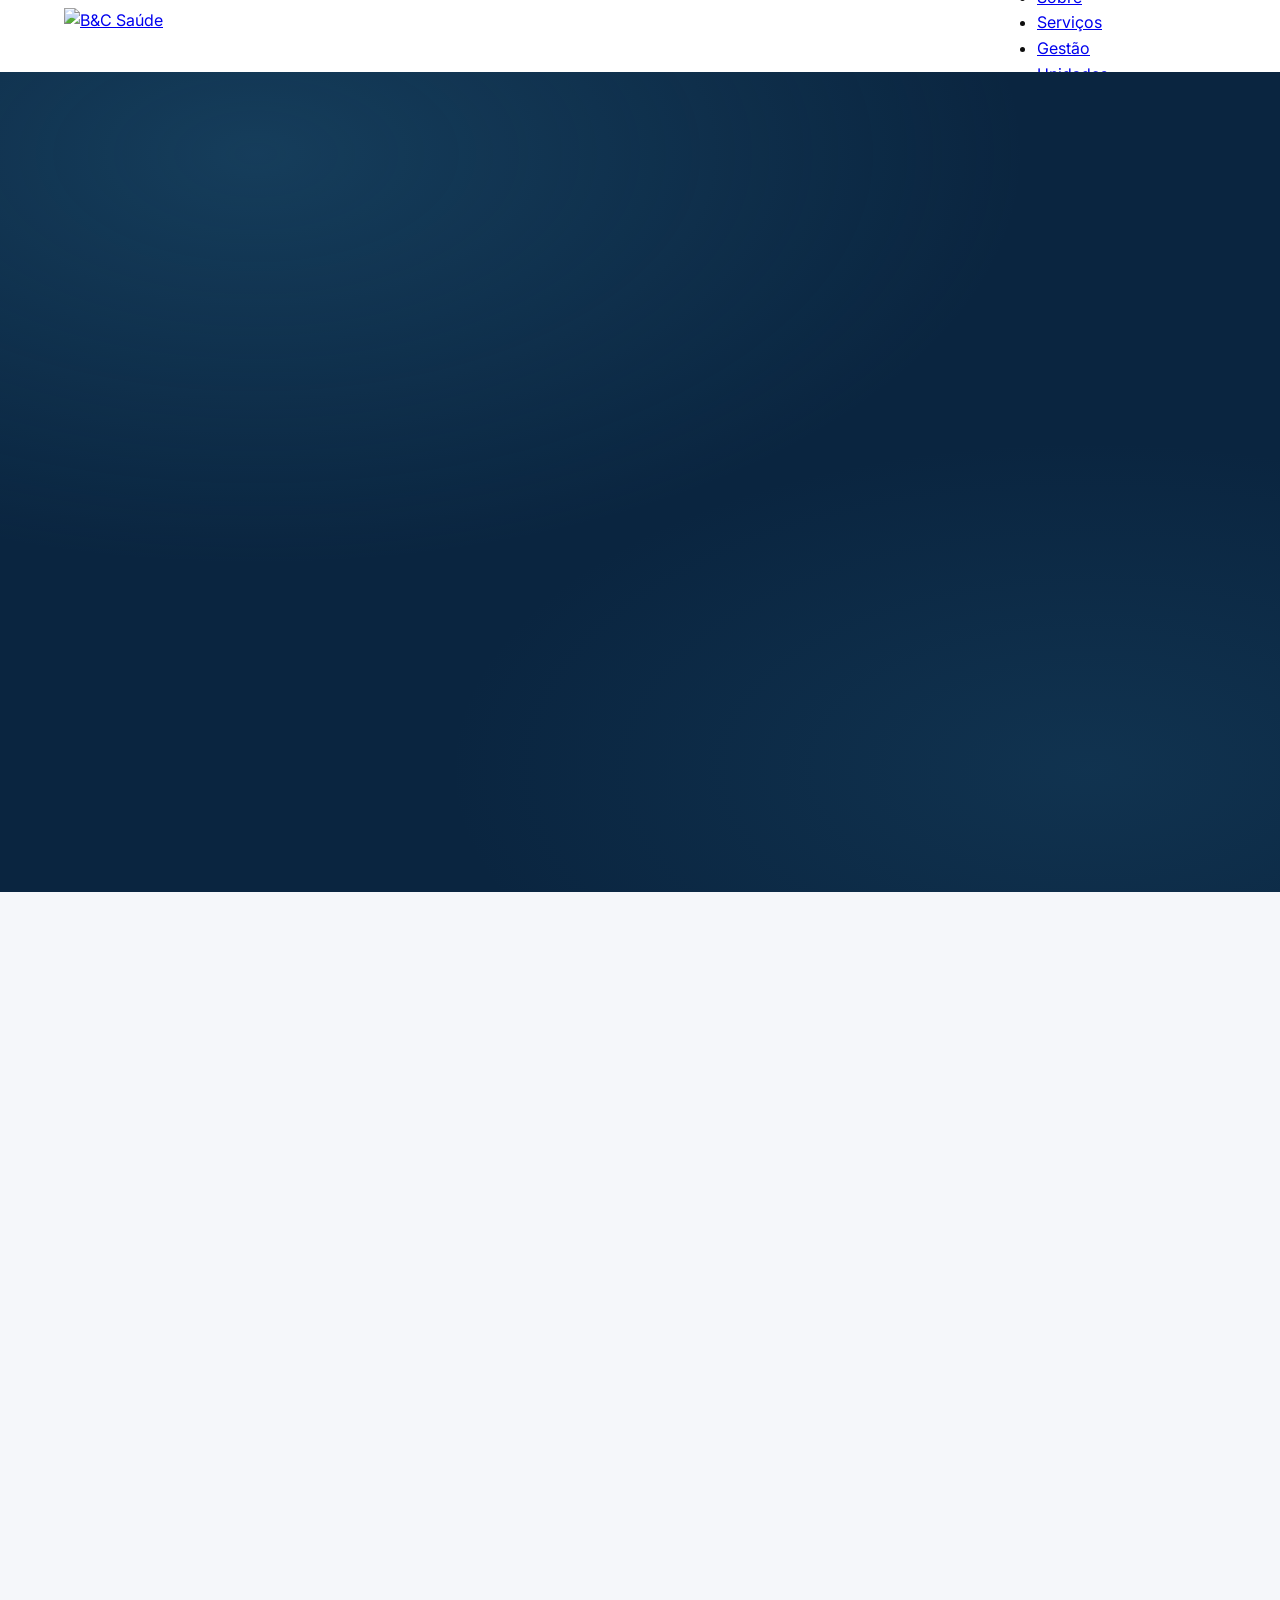
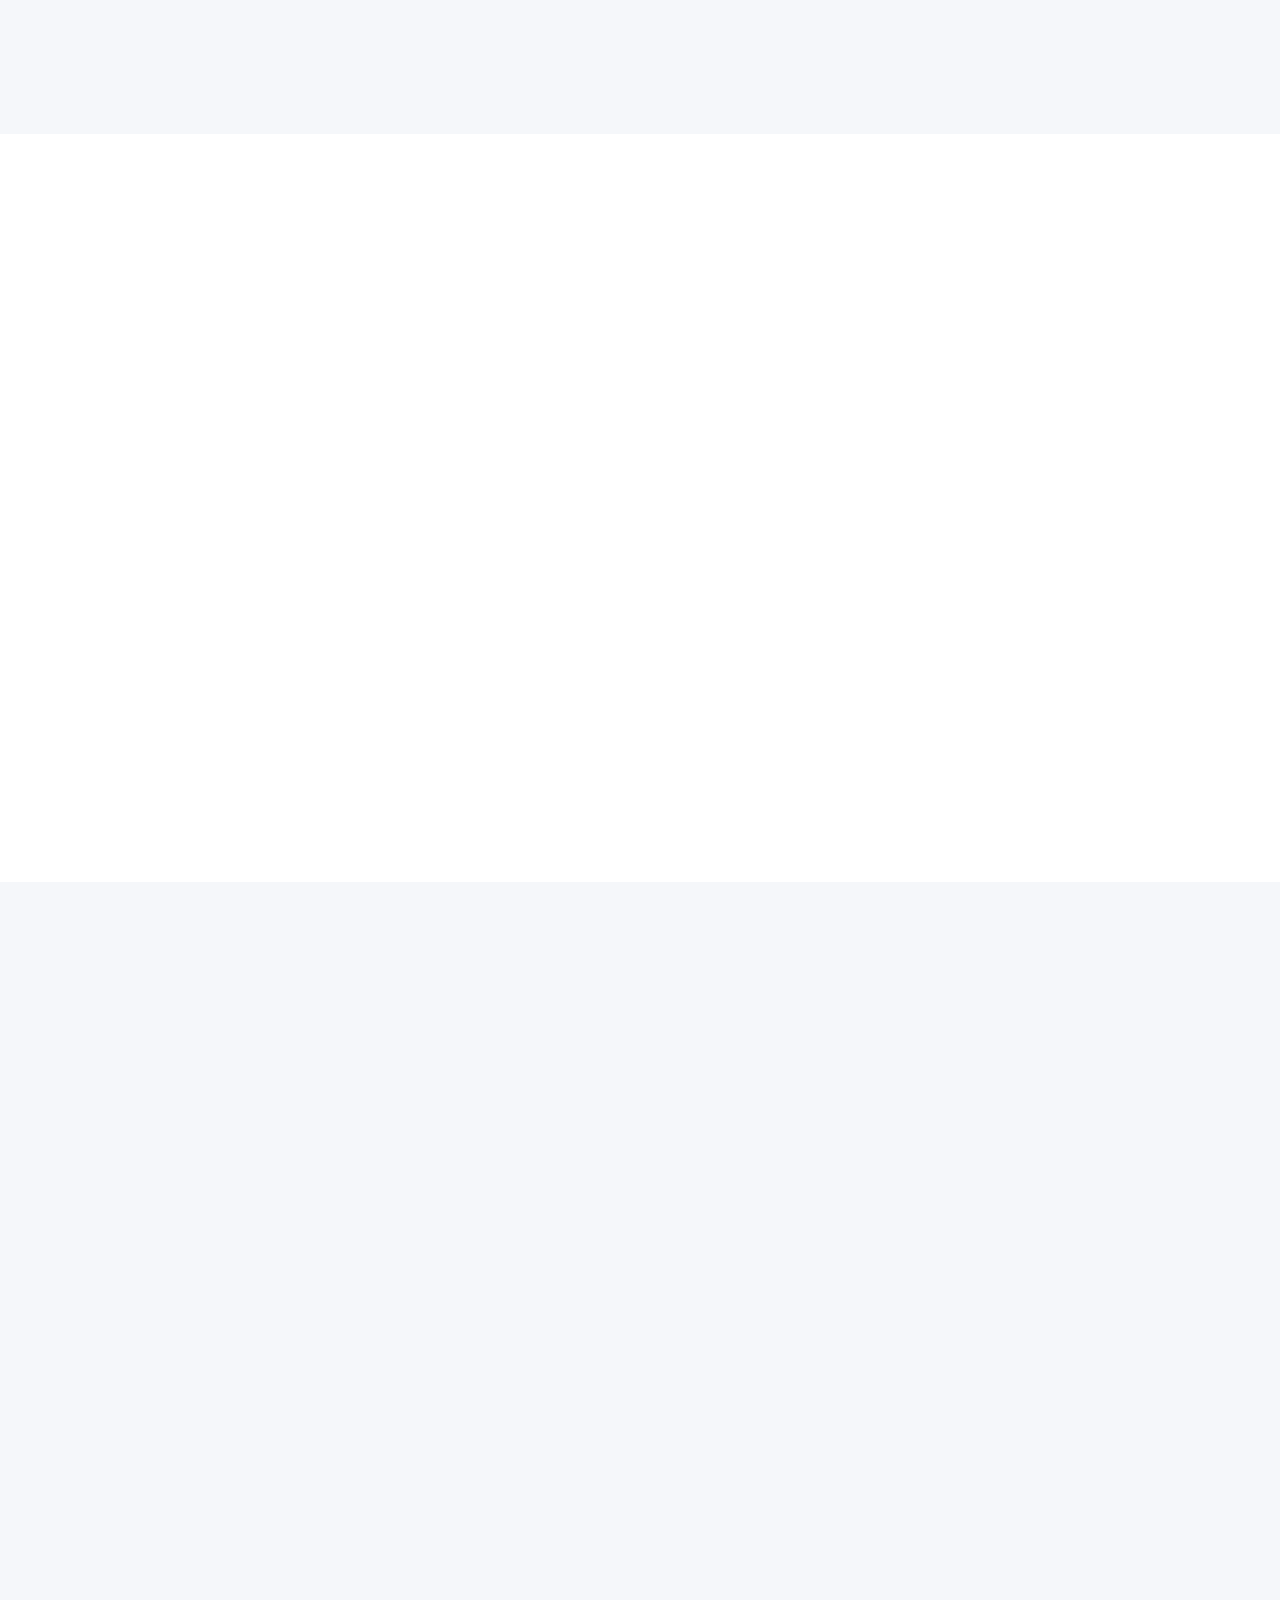
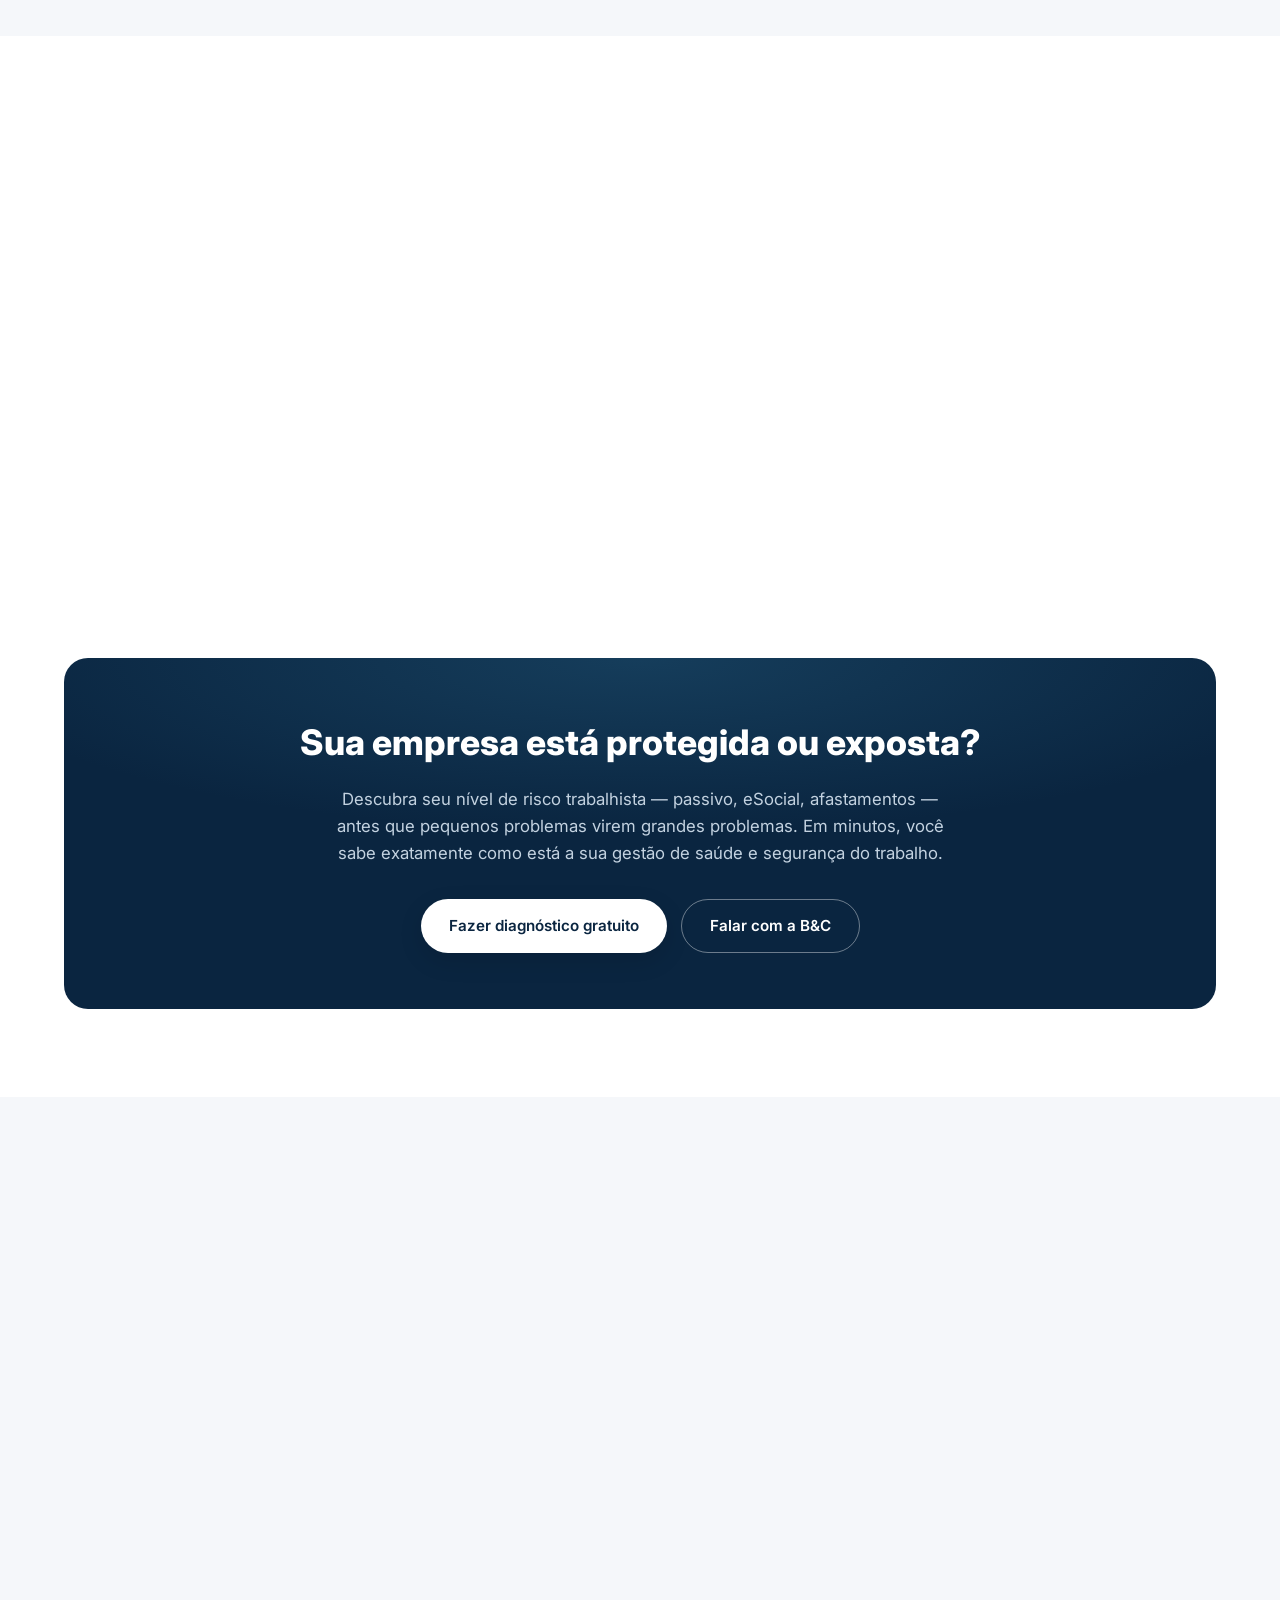
==== index.html @ 76c358cc "deploy: static HTML - no React, no build, no JS dependencies" ====
<!DOCTYPE html>
<html lang="pt-BR">
<head>
<meta charset="UTF-8" />
<meta name="viewport" content="width=device-width, initial-scale=1.0" />
<title>B&C Saúde — Medicina do Trabalho com inteligência pericial</title>
<meta name="description" content="Consultoria em Medicina do Trabalho, Segurança do Trabalho e Perícia Médica." />
<link rel="icon" type="image/svg+xml" href="./favicon.svg" />
<link href="https://fonts.googleapis.com/css2?family=Inter:wght@400;500;600;700;800&display=swap" rel="stylesheet" />
<style>
        :root{
          --petroleo:#0a2540;
          --petroleo-medio:#1b3a5c;
          --petroleo-claro:#2a5278;
          --preto:#0d0d0d;
          --branco:#ffffff;
          --offwhite:#f5f7fa;
          --accent:#2a6a8e;
          --accent-claro:#3d8ab5;
          --cinza:#5b6b7a;
          --cinza-claro:#e8edf2;
          --borda:#dfe6ec;
          --shadow:0 6px 24px rgba(10,37,64,.08);
          --shadow-lg:0 12px 40px rgba(10,37,64,.14);
          --radius:14px;
          --transition:all .25s ease;
        }
        *{margin:0;padding:0;box-sizing:border-box}
        html{scroll-behavior:smooth}
        body{font-family:'Inter',system-ui,-apple-system,sans-serif;color:var(--preto);background:var(--branco);line-height:1.6}
        .bc-container{max-width:1200px;margin:0 auto;padding:0 24px}
        .bc-section{padding:88px 0}
        .section-light{background:var(--offwhite)}
        .section-light-soft{background:#fafbfd}
        .section-dark{background:var(--petroleo);color:#fff}
        .section-head{margin-bottom:48px}
        .section-head.center{text-align:center}
        .section-eyebrow{display:inline-block;font-size:.8rem;font-weight:700;letter-spacing:.14em;text-transform:uppercase;color:var(--accent);margin-bottom:12px}
        .section-title{font-size:2.3rem;font-weight:800;line-height:1.2;color:var(--petroleo);margin-bottom:12px}
        .section-dark .section-title{color:#fff}
        .section-sub{font-size:1.1rem;color:var(--cinza);max-width:680px}
        .section-head.center .section-sub{margin:0 auto}
        .reveal{opacity:0;transform:translateY(24px);transition:opacity .7s ease,transform .7s ease}
        .reveal.revealed{opacity:1;transform:none}

        /* ===== HEADER ===== */
        .bc-header{position:fixed;top:0;left:0;right:0;z-index:1000;background:rgba(10,37,64,.92);backdrop-filter:blur(10px);transition:var(--transition)}
        .bc-header.scrolled{box-shadow:0 4px 20px rgba(0,0,0,.25)}
        .bc-nav{display:flex;align-items:center;justify-content:space-between;height:72px}
        .logo-wrap{display:flex;align-items:center;gap:12px}
        .logo-img{height:56px;width:auto;background:transparent;padding:0;border-radius:0;box-shadow:none;transition:var(--transition)}
        .logo-img:hover{transform:scale(1.03);box-shadow:0 4px 20px rgba(0,0,0,.3)}
        .logo-text-fallback{display:flex;align-items:center;gap:8px;background:var(--branco);padding:8px 16px;border-radius:14px;box-shadow:0 2px 12px rgba(0,0,0,.2);font-weight:800;font-size:1.3rem;color:var(--petroleo)}
        .logo-text-fallback span:last-child{color:var(--accent);font-weight:600;font-size:1rem}
        .nav-links{display:flex;align-items:center;gap:28px;list-style:none}
        .nav-links a{color:#d7e3ee;text-decoration:none;font-size:.92rem;font-weight:500;transition:var(--transition)}
        .nav-links a:hover{color:#fff}
        .nav-cta{background:var(--accent);color:#fff !important;padding:10px 20px;border-radius:999px;font-weight:600}
        .nav-cta:hover{background:var(--accent-claro)}
        .menu-toggle{display:none;background:none;border:none;color:#fff;font-size:1.6rem;cursor:pointer}
        .nav-links.open{display:flex;flex-direction:column;position:absolute;top:72px;left:0;right:0;background:var(--petroleo);padding:20px 24px;gap:16px;box-shadow:0 12px 30px rgba(0,0,0,.3)}
        @media(max-width:900px){.nav-links{display:none}.menu-toggle{display:block}}

        /* ===== HERO ===== */
        .hero{position:relative;padding:180px 0 120px;background:var(--petroleo);overflow:hidden}
        .hero::before{content:'';position:absolute;inset:0;background:
          radial-gradient(ellipse 60% 50% at 20% 10%,rgba(42,106,142,.35),transparent),
          radial-gradient(ellipse 50% 40% at 85% 85%,rgba(42,106,142,.2),transparent)}
        .hero-grid{position:relative;display:grid;grid-template-columns:1.15fr .85fr;gap:56px;align-items:center}
        .hero-badge{display:inline-flex;align-items:center;gap:8px;background:rgba(255,255,255,.1);border:1px solid rgba(255,255,255,.2);color:#d7e3ee;padding:8px 16px;border-radius:999px;font-size:.8rem;font-weight:600;letter-spacing:.05em;text-transform:uppercase;margin-bottom:24px}
        .hero h1{font-size:3.1rem;font-weight:800;line-height:1.15;color:#fff;margin-bottom:20px}
        .hero h1 em{font-style:normal;color:var(--accent-claro)}
        .hero p{font-size:1.15rem;color:#c3d2e0;max-width:560px;margin-bottom:32px}
        .hero-actions{display:flex;flex-wrap:wrap;gap:14px;margin-bottom:40px}
        .btn{display:inline-flex;align-items:center;justify-content:center;gap:8px;padding:14px 28px;border-radius:999px;font-weight:600;font-size:.95rem;text-decoration:none;transition:var(--transition);cursor:pointer;border:none}
        .btn-primary{background:var(--accent);color:#fff;box-shadow:0 8px 24px rgba(42,106,142,.35)}
        .btn-primary:hover{background:var(--accent-claro);transform:translateY(-2px)}
        .btn-outline{background:transparent;color:#fff;border:1.5px solid rgba(255,255,255,.4)}
        .btn-outline:hover{border-color:#fff;background:rgba(255,255,255,.08)}
        .btn-light{background:#fff;color:var(--petroleo);box-shadow:0 8px 24px rgba(0,0,0,.12)}
        .btn-light:hover{transform:translateY(-2px);box-shadow:0 12px 30px rgba(0,0,0,.18)}
        .hero-meta{display:flex;gap:28px;flex-wrap:wrap}
        .hero-meta-item{display:flex;align-items:center;gap:10px;color:#a9bdce;font-size:.88rem}
        .hero-meta-item svg{color:var(--accent-claro)}
        .hero-visual{position:relative}
        .hero-card{background:rgba(255,255,255,.06);border:1px solid rgba(255,255,255,.14);border-radius:20px;padding:28px;backdrop-filter:blur(8px)}
        .hero-card h3{color:#fff;font-size:1.05rem;margin-bottom:16px;display:flex;align-items:center;gap:8px}
        .hero-card-list{list-style:none;display:flex;flex-direction:column;gap:12px}
        .hero-card-list li{display:flex;align-items:flex-start;gap:10px;color:#c3d2e0;font-size:.92rem}
        .hero-card-list svg{flex-shrink:0;color:var(--accent-claro);margin-top:3px}
        @media(max-width:960px){.hero{padding:140px 0 80px}.hero-grid{grid-template-columns:1fr;gap:40px}.hero h1{font-size:2.2rem}}

        /* ===== SOBRE ===== */
        .sobre-grid{display:grid;grid-template-columns:1.05fr .95fr;gap:56px;align-items:center}
        .sobre-text p{color:var(--cinza);margin-bottom:16px;font-size:1.02rem}
        .sobre-quote{border-left:4px solid var(--accent);padding:12px 20px;margin:24px 0;background:rgba(42,106,142,.06);border-radius:0 12px 12px 0;font-style:italic;color:var(--petroleo);font-weight:600}
        .sobre-stats{display:grid;grid-template-columns:repeat(2,1fr);gap:16px;margin-top:28px}
        .stat-card{background:#fff;border:1px solid var(--borda);border-radius:var(--radius);padding:20px;text-align:center;box-shadow:var(--shadow)}
        .stat-num{font-size:2rem;font-weight:800;color:var(--petroleo)}
        .stat-label{font-size:.82rem;color:var(--cinza);font-weight:600;text-transform:uppercase;letter-spacing:.06em;margin-top:4px}
        .sobre-box{border-radius:20px;overflow:hidden;box-shadow:var(--shadow-lg);background:var(--petroleo)}
        .sobre-box-img{width:100%;height:260px;object-fit:cover;display:block}
        .sobre-box-caption{position:absolute;bottom:0;left:0;right:0;background:linear-gradient(transparent,rgba(10,37,64,.85));color:#fff;padding:40px 20px 14px;font-size:.85rem}
        .sobre-box{position:relative}
        @media(max-width:960px){.sobre-grid{grid-template-columns:1fr;gap:40px}}

        /* ===== CONFIANCA ===== */
        .conf-grid{display:grid;grid-template-columns:repeat(3,1fr);gap:24px}
        .conf-card{background:#fff;border:1px solid var(--borda);border-radius:var(--radius);padding:28px;text-align:center;box-shadow:var(--shadow);transition:var(--transition)}
        .conf-card:hover{transform:translateY(-4px);box-shadow:var(--shadow-lg)}
        .conf-icon{width:56px;height:56px;margin:0 auto 16px;border-radius:14px;background:rgba(42,106,142,.1);display:flex;align-items:center;justify-content:center;color:var(--accent)}
        .conf-card h3{font-size:1.05rem;color:var(--petroleo);margin-bottom:8px}
        .conf-card p{font-size:.9rem;color:var(--cinza)}
        @media(max-width:960px){.conf-grid{grid-template-columns:1fr;gap:16px}}

        /* ===== SERVICOS ===== */
        .services-grid{display:grid;grid-template-columns:repeat(3,1fr);gap:24px}
        .service-card{background:#fff;border:1px solid var(--borda);border-radius:var(--radius);overflow:hidden;box-shadow:var(--shadow);transition:var(--transition);display:flex;flex-direction:column}
        .service-card:hover{transform:translateY(-6px);box-shadow:var(--shadow-lg)}
        .service-img{width:100%;height:180px;object-fit:cover;display:block}
        .service-body{padding:24px}
        .service-body h3{font-size:1.15rem;color:var(--petroleo);margin-bottom:8px}
        .service-body p{font-size:.92rem;color:var(--cinza);margin-bottom:12px}
        .service-list{list-style:none;display:flex;flex-direction:column;gap:8px;margin-bottom:16px}
        .service-list li{display:flex;align-items:flex-start;gap:8px;font-size:.88rem;color:var(--petroleo-medio)}
        .service-list svg{flex-shrink:0;color:var(--accent);margin-top:2px}
        .service-link{color:var(--accent);font-weight:600;font-size:.9rem;text-decoration:none}
        .service-link:hover{color:var(--accent-claro)}
        @media(max-width:960px){.services-grid{grid-template-columns:1fr;gap:16px}}

        /* ===== GESTAO ===== */
        .gestao-box{background:var(--petroleo);border-radius:24px;padding:56px;color:#fff;position:relative;overflow:hidden}
        .gestao-box::before{content:'';position:absolute;inset:0;background:radial-gradient(ellipse 60% 50% at 85% 20%,rgba(42,106,142,.4),transparent)}
        .gestao-grid{position:relative;display:grid;grid-template-columns:1.1fr .9fr;gap:48px;align-items:center}
        .gestao-box h2{font-size:2rem;font-weight:800;margin-bottom:16px}
        .gestao-box h2 em{font-style:normal;color:var(--accent-claro)}
        .gestao-box p{color:#c3d2e0;margin-bottom:24px;max-width:480px}
        .gestao-list{list-style:none;display:flex;flex-direction:column;gap:12px}
        .gestao-list li{display:flex;align-items:flex-start;gap:10px;color:#d7e3ee;font-size:.95rem}
        .gestao-list svg{flex-shrink:0;color:var(--accent-claro);margin-top:3px}
        @media(max-width:960px){.gestao-grid{grid-template-columns:1fr;gap:32px}.gestao-box{padding:36px 24px}}

        /* ===== CTA ===== */
        .cta-box{background:var(--petroleo);border-radius:24px;padding:56px;text-align:center;color:#fff;position:relative;overflow:hidden}
        .cta-box::before{content:'';position:absolute;inset:0;background:radial-gradient(ellipse 60% 50% at 50% 0%,rgba(42,106,142,.35),transparent)}
        .cta-box h2{position:relative;font-size:2.2rem;font-weight:800;margin-bottom:16px}
        .cta-box p{position:relative;color:#c3d2e0;max-width:640px;margin:0 auto 32px;font-size:1.05rem}
        .cta-actions{position:relative;display:flex;justify-content:center;gap:14px;flex-wrap:wrap}
        @media(max-width:960px){.cta-box{padding:36px 24px}.cta-box h2{font-size:1.7rem}}

        /* ===== UNIDADES ===== */
        .units-grid{display:grid;grid-template-columns:repeat(3,1fr);gap:24px}
        .unit-card{background:#fff;border:1px solid var(--borda);border-radius:var(--radius);overflow:hidden;box-shadow:var(--shadow);transition:var(--transition)}
        .unit-card:hover{transform:translateY(-4px);box-shadow:var(--shadow-lg)}
        .unit-img{width:100%;height:160px;object-fit:cover;display:block}
        .unit-body{padding:20px}
        .unit-body h4{color:var(--petroleo);font-size:1.05rem;margin-bottom:6px}
        .unit-body p{color:var(--cinza);font-size:.88rem}
        @media(max-width:960px){.units-grid{grid-template-columns:1fr;gap:16px}}

        /* ===== CONTATO ===== */
        .contact-grid{display:grid;grid-template-columns:.9fr 1.1fr;gap:56px;align-items:start}
        .contact-info h3{font-size:1.5rem;color:#fff;margin-bottom:12px}
        .contact-info>p{color:#c3d2e0;margin-bottom:28px}
        .contact-item{display:flex;align-items:flex-start;gap:14px;margin-bottom:20px}
        .contact-icon{width:44px;height:44px;border-radius:12px;background:rgba(255,255,255,.08);display:flex;align-items:center;justify-content:center;color:var(--accent-claro);flex-shrink:0}
        .contact-item h4{color:#fff;font-size:.9rem;margin-bottom:2px}
        .contact-item a{color:#c3d2e0;text-decoration:none;font-size:.92rem}
        .contact-item a:hover{color:#fff}
        .contact-form{background:#fff;border-radius:20px;padding:32px;box-shadow:var(--shadow-lg)}
        .contact-form h3{color:var(--petroleo);font-size:1.3rem;margin-bottom:20px}
        .form-grid{display:grid;grid-template-columns:1fr 1fr;gap:16px}
        .form-field{display:flex;flex-direction:column;gap:6px}
        .form-field.full{grid-column:1/-1}
        .form-field label{font-size:.82rem;font-weight:600;color:var(--petroleo-medio)}
        .form-field input,.form-field textarea{border:1px solid var(--borda);border-radius:10px;padding:12px 14px;font-size:.95rem;font-family:inherit;color:#0d0d0d;background:#fff;transition:var(--transition)}
        .form-field input:focus,.form-field textarea:focus{outline:none;border-color:var(--accent);box-shadow:0 0 0 3px rgba(42,106,142,.15)}
        .form-field textarea{min-height:110px;resize:vertical}
        .btn-row{display:flex;gap:12px;flex-wrap:wrap;margin-top:20px}
        .btn-whatsapp{background:#25d366;color:#fff}
        .btn-whatsapp:hover{background:#1ebe5b;transform:translateY(-2px)}
        @media(max-width:960px){.contact-grid{grid-template-columns:1fr;gap:40px}.form-grid{grid-template-columns:1fr}}

        /* ===== FOOTER ===== */
        .bc-footer{background:#071a2e;color:#a9bdce;padding:56px 0 0}
        .footer-grid{display:grid;grid-template-columns:1.4fr 1fr 1fr;gap:48px;padding-bottom:40px}
        .footer-brand img{height:48px;width:auto;margin-bottom:16px}
        .footer-brand p{font-size:.9rem;max-width:320px}
        .footer-col h4{color:#fff;font-size:.95rem;margin-bottom:16px;letter-spacing:.04em;text-transform:uppercase}
        .footer-col a{display:block;color:#a9bdce;text-decoration:none;font-size:.9rem;margin-bottom:10px}
        .footer-col a:hover{color:#fff}
        .footer-bottom{border-top:1px solid rgba(255,255,255,.08);padding:20px 0;text-align:center;font-size:.82rem;color:#6d8296}
        @media(max-width:960px){.footer-grid{grid-template-columns:1fr;gap:32px}}

        /* ===== FLOAT WHATSAPP ===== */
        .float-main{position:fixed;bottom:24px;right:24px;z-index:9999;width:60px;height:60px;border-radius:50%;background:#25d366;color:#fff;border:none;cursor:pointer;display:flex;align-items:center;justify-content:center;box-shadow:0 8px 24px rgba(37,211,102,.45);transition:transform .25s ease,box-shadow .25s ease}
        .float-main:hover{transform:scale(1.08);box-shadow:0 12px 30px rgba(37,211,102,.55)}
        .float-menu{position:fixed;bottom:96px;right:24px;z-index:9999;background:#fff;border-radius:16px;box-shadow:var(--shadow-lg);overflow:hidden;min-width:220px;animation:fadeUp .25s ease}
        @keyframes fadeUp{from{opacity:0;transform:translateY(12px)}to{opacity:1;transform:none}}
        .float-menu a{display:flex;align-items:center;gap:12px;padding:14px 18px;color:var(--petroleo);text-decoration:none;font-size:.92rem;font-weight:600;border-bottom:1px solid var(--borda);transition:background .2s}
        .float-menu a:last-child{border-bottom:none}
        .float-menu a:hover{background:var(--offwhite)}
        .float-menu svg{color:var(--accent)}
      </style>
</head>
<body>
<div class="min-h-screen bg-white">
      <style>
        :root{
          --petroleo:#0a2540;
          --petroleo-medio:#1b3a5c;
          --petroleo-claro:#2a5278;
          --preto:#0d0d0d;
          --branco:#ffffff;
          --offwhite:#f5f7fa;
          --accent:#2a6a8e;
          --accent-claro:#3d8ab5;
          --cinza:#5b6b7a;
          --cinza-claro:#e8edf2;
          --borda:#dfe6ec;
          --shadow:0 6px 24px rgba(10,37,64,.08);
          --shadow-lg:0 12px 40px rgba(10,37,64,.14);
          --radius:14px;
          --transition:all .25s ease;
        }
        *{margin:0;padding:0;box-sizing:border-box}
        html{scroll-behavior:smooth}
        body{font-family:'Inter',system-ui,-apple-system,sans-serif;color:var(--preto);background:var(--branco);line-height:1.6}
        .bc-container{max-width:1200px;margin:0 auto;padding:0 24px}
        .bc-section{padding:88px 0}
        .section-light{background:var(--offwhite)}
        .section-light-soft{background:#fafbfd}
        .section-dark{background:var(--petroleo);color:#fff}
        .section-head{margin-bottom:48px}
        .section-head.center{text-align:center}
        .section-eyebrow{display:inline-block;font-size:.8rem;font-weight:700;letter-spacing:.14em;text-transform:uppercase;color:var(--accent);margin-bottom:12px}
        .section-title{font-size:2.3rem;font-weight:800;line-height:1.2;color:var(--petroleo);margin-bottom:12px}
        .section-dark .section-title{color:#fff}
        .section-sub{font-size:1.1rem;color:var(--cinza);max-width:680px}
        .section-head.center .section-sub{margin:0 auto}
        .reveal{opacity:0;transform:translateY(24px);transition:opacity .7s ease,transform .7s ease}
        .reveal.revealed{opacity:1;transform:none}

        /* ===== HEADER ===== */
        .bc-header{position:fixed;top:0;left:0;right:0;z-index:1000;background:rgba(10,37,64,.92);backdrop-filter:blur(10px);transition:var(--transition)}
        .bc-header.scrolled{box-shadow:0 4px 20px rgba(0,0,0,.25)}
        .bc-nav{display:flex;align-items:center;justify-content:space-between;height:72px}
        .logo-wrap{display:flex;align-items:center;gap:12px}
        .logo-img{height:56px;width:auto;background:transparent;padding:0;border-radius:0;box-shadow:none;transition:var(--transition)}
        .logo-img:hover{transform:scale(1.03);box-shadow:0 4px 20px rgba(0,0,0,.3)}
        .logo-text-fallback{display:flex;align-items:center;gap:8px;background:var(--branco);padding:8px 16px;border-radius:14px;box-shadow:0 2px 12px rgba(0,0,0,.2);font-weight:800;font-size:1.3rem;color:var(--petroleo)}
        .logo-text-fallback span:last-child{color:var(--accent);font-weight:600;font-size:1rem}
        .nav-links{display:flex;align-items:center;gap:28px;list-style:none}
        .nav-links a{color:#d7e3ee;text-decoration:none;font-size:.92rem;font-weight:500;transition:var(--transition)}
        .nav-links a:hover{color:#fff}
        .nav-cta{background:var(--accent);color:#fff !important;padding:10px 20px;border-radius:999px;font-weight:600}
        .nav-cta:hover{background:var(--accent-claro)}
        .menu-toggle{display:none;background:none;border:none;color:#fff;font-size:1.6rem;cursor:pointer}
        .nav-links.open{display:flex;flex-direction:column;position:absolute;top:72px;left:0;right:0;background:var(--petroleo);padding:20px 24px;gap:16px;box-shadow:0 12px 30px rgba(0,0,0,.3)}
        @media(max-width:900px){.nav-links{display:none}.menu-toggle{display:block}}

        /* ===== HERO ===== */
        .hero{position:relative;padding:180px 0 120px;background:var(--petroleo);overflow:hidden}
        .hero::before{content:'';position:absolute;inset:0;background:
          radial-gradient(ellipse 60% 50% at 20% 10%,rgba(42,106,142,.35),transparent),
          radial-gradient(ellipse 50% 40% at 85% 85%,rgba(42,106,142,.2),transparent)}
        .hero-grid{position:relative;display:grid;grid-template-columns:1.15fr .85fr;gap:56px;align-items:center}
        .hero-badge{display:inline-flex;align-items:center;gap:8px;background:rgba(255,255,255,.1);border:1px solid rgba(255,255,255,.2);color:#d7e3ee;padding:8px 16px;border-radius:999px;font-size:.8rem;font-weight:600;letter-spacing:.05em;text-transform:uppercase;margin-bottom:24px}
        .hero h1{font-size:3.1rem;font-weight:800;line-height:1.15;color:#fff;margin-bottom:20px}
        .hero h1 em{font-style:normal;color:var(--accent-claro)}
        .hero p{font-size:1.15rem;color:#c3d2e0;max-width:560px;margin-bottom:32px}
        .hero-actions{display:flex;flex-wrap:wrap;gap:14px;margin-bottom:40px}
        .btn{display:inline-flex;align-items:center;justify-content:center;gap:8px;padding:14px 28px;border-radius:999px;font-weight:600;font-size:.95rem;text-decoration:none;transition:var(--transition);cursor:pointer;border:none}
        .btn-primary{background:var(--accent);color:#fff;box-shadow:0 8px 24px rgba(42,106,142,.35)}
        .btn-primary:hover{background:var(--accent-claro);transform:translateY(-2px)}
        .btn-outline{background:transparent;color:#fff;border:1.5px solid rgba(255,255,255,.4)}
        .btn-outline:hover{border-color:#fff;background:rgba(255,255,255,.08)}
        .btn-light{background:#fff;color:var(--petroleo);box-shadow:0 8px 24px rgba(0,0,0,.12)}
        .btn-light:hover{transform:translateY(-2px);box-shadow:0 12px 30px rgba(0,0,0,.18)}
        .hero-meta{display:flex;gap:28px;flex-wrap:wrap}
        .hero-meta-item{display:flex;align-items:center;gap:10px;color:#a9bdce;font-size:.88rem}
        .hero-meta-item svg{color:var(--accent-claro)}
        .hero-visual{position:relative}
        .hero-card{background:rgba(255,255,255,.06);border:1px solid rgba(255,255,255,.14);border-radius:20px;padding:28px;backdrop-filter:blur(8px)}
        .hero-card h3{color:#fff;font-size:1.05rem;margin-bottom:16px;display:flex;align-items:center;gap:8px}
        .hero-card-list{list-style:none;display:flex;flex-direction:column;gap:12px}
        .hero-card-list li{display:flex;align-items:flex-start;gap:10px;color:#c3d2e0;font-size:.92rem}
        .hero-card-list svg{flex-shrink:0;color:var(--accent-claro);margin-top:3px}
        @media(max-width:960px){.hero{padding:140px 0 80px}.hero-grid{grid-template-columns:1fr;gap:40px}.hero h1{font-size:2.2rem}}

        /* ===== SOBRE ===== */
        .sobre-grid{display:grid;grid-template-columns:1.05fr .95fr;gap:56px;align-items:center}
        .sobre-text p{color:var(--cinza);margin-bottom:16px;font-size:1.02rem}
        .sobre-quote{border-left:4px solid var(--accent);padding:12px 20px;margin:24px 0;background:rgba(42,106,142,.06);border-radius:0 12px 12px 0;font-style:italic;color:var(--petroleo);font-weight:600}
        .sobre-stats{display:grid;grid-template-columns:repeat(2,1fr);gap:16px;margin-top:28px}
        .stat-card{background:#fff;border:1px solid var(--borda);border-radius:var(--radius);padding:20px;text-align:center;box-shadow:var(--shadow)}
        .stat-num{font-size:2rem;font-weight:800;color:var(--petroleo)}
        .stat-label{font-size:.82rem;color:var(--cinza);font-weight:600;text-transform:uppercase;letter-spacing:.06em;margin-top:4px}
        .sobre-box{border-radius:20px;overflow:hidden;box-shadow:var(--shadow-lg);background:var(--petroleo)}
        .sobre-box-img{width:100%;height:260px;object-fit:cover;display:block}
        .sobre-box-caption{position:absolute;bottom:0;left:0;right:0;background:linear-gradient(transparent,rgba(10,37,64,.85));color:#fff;padding:40px 20px 14px;font-size:.85rem}
        .sobre-box{position:relative}
        @media(max-width:960px){.sobre-grid{grid-template-columns:1fr;gap:40px}}

        /* ===== CONFIANCA ===== */
        .conf-grid{display:grid;grid-template-columns:repeat(3,1fr);gap:24px}
        .conf-card{background:#fff;border:1px solid var(--borda);border-radius:var(--radius);padding:28px;text-align:center;box-shadow:var(--shadow);transition:var(--transition)}
        .conf-card:hover{transform:translateY(-4px);box-shadow:var(--shadow-lg)}
        .conf-icon{width:56px;height:56px;margin:0 auto 16px;border-radius:14px;background:rgba(42,106,142,.1);display:flex;align-items:center;justify-content:center;color:var(--accent)}
        .conf-card h3{font-size:1.05rem;color:var(--petroleo);margin-bottom:8px}
        .conf-card p{font-size:.9rem;color:var(--cinza)}
        @media(max-width:960px){.conf-grid{grid-template-columns:1fr;gap:16px}}

        /* ===== SERVICOS ===== */
        .services-grid{display:grid;grid-template-columns:repeat(3,1fr);gap:24px}
        .service-card{background:#fff;border:1px solid var(--borda);border-radius:var(--radius);overflow:hidden;box-shadow:var(--shadow);transition:var(--transition);display:flex;flex-direction:column}
        .service-card:hover{transform:translateY(-6px);box-shadow:var(--shadow-lg)}
        .service-img{width:100%;height:180px;object-fit:cover;display:block}
        .service-body{padding:24px}
        .service-body h3{font-size:1.15rem;color:var(--petroleo);margin-bottom:8px}
        .service-body p{font-size:.92rem;color:var(--cinza);margin-bottom:12px}
        .service-list{list-style:none;display:flex;flex-direction:column;gap:8px;margin-bottom:16px}
        .service-list li{display:flex;align-items:flex-start;gap:8px;font-size:.88rem;color:var(--petroleo-medio)}
        .service-list svg{flex-shrink:0;color:var(--accent);margin-top:2px}
        .service-link{color:var(--accent);font-weight:600;font-size:.9rem;text-decoration:none}
        .service-link:hover{color:var(--accent-claro)}
        @media(max-width:960px){.services-grid{grid-template-columns:1fr;gap:16px}}

        /* ===== GESTAO ===== */
        .gestao-box{background:var(--petroleo);border-radius:24px;padding:56px;color:#fff;position:relative;overflow:hidden}
        .gestao-box::before{content:'';position:absolute;inset:0;background:radial-gradient(ellipse 60% 50% at 85% 20%,rgba(42,106,142,.4),transparent)}
        .gestao-grid{position:relative;display:grid;grid-template-columns:1.1fr .9fr;gap:48px;align-items:center}
        .gestao-box h2{font-size:2rem;font-weight:800;margin-bottom:16px}
        .gestao-box h2 em{font-style:normal;color:var(--accent-claro)}
        .gestao-box p{color:#c3d2e0;margin-bottom:24px;max-width:480px}
        .gestao-list{list-style:none;display:flex;flex-direction:column;gap:12px}
        .gestao-list li{display:flex;align-items:flex-start;gap:10px;color:#d7e3ee;font-size:.95rem}
        .gestao-list svg{flex-shrink:0;color:var(--accent-claro);margin-top:3px}
        @media(max-width:960px){.gestao-grid{grid-template-columns:1fr;gap:32px}.gestao-box{padding:36px 24px}}

        /* ===== CTA ===== */
        .cta-box{background:var(--petroleo);border-radius:24px;padding:56px;text-align:center;color:#fff;position:relative;overflow:hidden}
        .cta-box::before{content:'';position:absolute;inset:0;background:radial-gradient(ellipse 60% 50% at 50% 0%,rgba(42,106,142,.35),transparent)}
        .cta-box h2{position:relative;font-size:2.2rem;font-weight:800;margin-bottom:16px}
        .cta-box p{position:relative;color:#c3d2e0;max-width:640px;margin:0 auto 32px;font-size:1.05rem}
        .cta-actions{position:relative;display:flex;justify-content:center;gap:14px;flex-wrap:wrap}
        @media(max-width:960px){.cta-box{padding:36px 24px}.cta-box h2{font-size:1.7rem}}

        /* ===== UNIDADES ===== */
        .units-grid{display:grid;grid-template-columns:repeat(3,1fr);gap:24px}
        .unit-card{background:#fff;border:1px solid var(--borda);border-radius:var(--radius);overflow:hidden;box-shadow:var(--shadow);transition:var(--transition)}
        .unit-card:hover{transform:translateY(-4px);box-shadow:var(--shadow-lg)}
        .unit-img{width:100%;height:160px;object-fit:cover;display:block}
        .unit-body{padding:20px}
        .unit-body h4{color:var(--petroleo);font-size:1.05rem;margin-bottom:6px}
        .unit-body p{color:var(--cinza);font-size:.88rem}
        @media(max-width:960px){.units-grid{grid-template-columns:1fr;gap:16px}}

        /* ===== CONTATO ===== */
        .contact-grid{display:grid;grid-template-columns:.9fr 1.1fr;gap:56px;align-items:start}
        .contact-info h3{font-size:1.5rem;color:#fff;margin-bottom:12px}
        .contact-info>p{color:#c3d2e0;margin-bottom:28px}
        .contact-item{display:flex;align-items:flex-start;gap:14px;margin-bottom:20px}
        .contact-icon{width:44px;height:44px;border-radius:12px;background:rgba(255,255,255,.08);display:flex;align-items:center;justify-content:center;color:var(--accent-claro);flex-shrink:0}
        .contact-item h4{color:#fff;font-size:.9rem;margin-bottom:2px}
        .contact-item a{color:#c3d2e0;text-decoration:none;font-size:.92rem}
        .contact-item a:hover{color:#fff}
        .contact-form{background:#fff;border-radius:20px;padding:32px;box-shadow:var(--shadow-lg)}
        .contact-form h3{color:var(--petroleo);font-size:1.3rem;margin-bottom:20px}
        .form-grid{display:grid;grid-template-columns:1fr 1fr;gap:16px}
        .form-field{display:flex;flex-direction:column;gap:6px}
        .form-field.full{grid-column:1/-1}
        .form-field label{font-size:.82rem;font-weight:600;color:var(--petroleo-medio)}
        .form-field input,.form-field textarea{border:1px solid var(--borda);border-radius:10px;padding:12px 14px;font-size:.95rem;font-family:inherit;color:#0d0d0d;background:#fff;transition:var(--transition)}
        .form-field input:focus,.form-field textarea:focus{outline:none;border-color:var(--accent);box-shadow:0 0 0 3px rgba(42,106,142,.15)}
        .form-field textarea{min-height:110px;resize:vertical}
        .btn-row{display:flex;gap:12px;flex-wrap:wrap;margin-top:20px}
        .btn-whatsapp{background:#25d366;color:#fff}
        .btn-whatsapp:hover{background:#1ebe5b;transform:translateY(-2px)}
        @media(max-width:960px){.contact-grid{grid-template-columns:1fr;gap:40px}.form-grid{grid-template-columns:1fr}}

        /* ===== FOOTER ===== */
        .bc-footer{background:#071a2e;color:#a9bdce;padding:56px 0 0}
        .footer-grid{display:grid;grid-template-columns:1.4fr 1fr 1fr;gap:48px;padding-bottom:40px}
        .footer-brand img{height:48px;width:auto;margin-bottom:16px}
        .footer-brand p{font-size:.9rem;max-width:320px}
        .footer-col h4{color:#fff;font-size:.95rem;margin-bottom:16px;letter-spacing:.04em;text-transform:uppercase}
        .footer-col a{display:block;color:#a9bdce;text-decoration:none;font-size:.9rem;margin-bottom:10px}
        .footer-col a:hover{color:#fff}
        .footer-bottom{border-top:1px solid rgba(255,255,255,.08);padding:20px 0;text-align:center;font-size:.82rem;color:#6d8296}
        @media(max-width:960px){.footer-grid{grid-template-columns:1fr;gap:32px}}

        /* ===== FLOAT WHATSAPP ===== */
        .float-main{position:fixed;bottom:24px;right:24px;z-index:9999;width:60px;height:60px;border-radius:50%;background:#25d366;color:#fff;border:none;cursor:pointer;display:flex;align-items:center;justify-content:center;box-shadow:0 8px 24px rgba(37,211,102,.45);transition:transform .25s ease,box-shadow .25s ease}
        .float-main:hover{transform:scale(1.08);box-shadow:0 12px 30px rgba(37,211,102,.55)}
        .float-menu{position:fixed;bottom:96px;right:24px;z-index:9999;background:#fff;border-radius:16px;box-shadow:var(--shadow-lg);overflow:hidden;min-width:220px;animation:fadeUp .25s ease}
        @keyframes fadeUp{from{opacity:0;transform:translateY(12px)}to{opacity:1;transform:none}}
        .float-menu a{display:flex;align-items:center;gap:12px;padding:14px 18px;color:var(--petroleo);text-decoration:none;font-size:.92rem;font-weight:600;border-bottom:1px solid var(--borda);transition:background .2s}
        .float-menu a:last-child{border-bottom:none}
        .float-menu a:hover{background:var(--offwhite)}
        .float-menu svg{color:var(--accent)}
      </style>

      <header className=bc-header${scrolled ? ' scrolled' : ''}>
        <div class="bc-container bc-nav">
          <a href="#hero" class="logo-wrap">
            <img src="https://i.imgur.com/0njUm4v.png" alt="B&C Saúde" class="logo-img" />
          </a>
          <button class="menu-toggle" aria-label="Menu">
            ☰
          </button>
          <ul className=nav-links${menuOpen ? ' open' : ''}>
            <li>
              <a href="#diferencial">Diferencial</a>
            </li>
            <li>
              <a href="#sobre">Sobre</a>
            </li>
            <li>
              <a href="#servicos">Serviços</a>
            </li>
            <li>
              <a href="#gestao">Gestão</a>
            </li>
            <li>
              <a href="#unidades">Unidades</a>
            </li>
            <li>
              <a href="/diagnostico" class="nav-cta">
                Fazer Diagnóstico
              </a>
            </li>
          </ul>
        </div>
      </header>

      <section class="hero" id="hero">
        <div class="bc-container hero-grid">
          <div class="hero-content reveal">
            <div class="hero-badge">15 anos no apoio às empresas</div>
            <h1>
              Medicina do Trabalho com <em>inteligência pericial</em> para decisões melhores
            </h1>
            <p>
              Na B&C, segurança e medicina do trabalho ganham inteligência pericial. É essa
              integração que transforma sinais de saúde em decisões melhores — com mais eficiência,
              segurança jurídica e um ambiente de trabalho melhor.
            </p>
            <div class="hero-actions">
              <a href="/diagnostico" class="btn btn-primary">
                Fazer diagnóstico gratuito
              </a>
              <a href="#servicos" class="btn btn-outline">
                Conheça os serviços
              </a>
            </div>
            <div class="hero-meta">
              <span class="hero-meta-item">
                <svg
                  width="18"
                  height="18"
                  viewBox="0 0 24 24"
                  fill="none"
                  stroke="currentColor"
                  strokeWidth="2"
                >
                  <path d="M22 11.08V12a10 10 0 1 1-5.93-9.14" />
                  <polyline points="22 4 12 14.01 9 11.01" />
                </svg>
                Resultados de Exames
              </span>
              <span class="hero-meta-item">
                <svg
                  width="18"
                  height="18"
                  viewBox="0 0 24 24"
                  fill="none"
                  stroke="currentColor"
                  strokeWidth="2"
                >
                  <rect x="3" y="4" width="18" height="18" rx="2" ry="2" />
                  <line x1="16" y1="2" x2="16" y2="6" />
                  <line x1="8" y1="2" x2="8" y2="6" />
                  <line x1="3" y1="10" x2="21" y2="10" />
                </svg>
                Agendamento de Exames
              </span>
            </div>
          </div>
          <div class="hero-visual reveal">
            <div class="hero-card">
              <h3>
                <svg
                  width="20"
                  height="20"
                  viewBox="0 0 24 24"
                  fill="none"
                  stroke="currentColor"
                  strokeWidth="2"
                >
                  <path d="M12 22s8-4 8-10V5l-8-3-8 3v7c0 6 8 10 8 10z" />
                </svg>
                O que a B&C entrega
              </h3>
              <ul class="hero-card-list">
                <li>
                  <svg
                    width="16"
                    height="16"
                    viewBox="0 0 24 24"
                    fill="none"
                    stroke="currentColor"
                    strokeWidth="2"
                  >
                    <polyline points="20 6 9 17 4 12" />
                  </svg>
                  Medicina do Trabalho + Segurança + Perícia
                </li>
                <li>
                  <svg
                    width="16"
                    height="16"
                    viewBox="0 0 24 24"
                    fill="none"
                    stroke="currentColor"
                    strokeWidth="2"
                  >
                    <polyline points="20 6 9 17 4 12" />
                  </svg>
                  PCMSO, PGR e gestão de afastamentos
                </li>
                <li>
                  <svg
                    width="16"
                    height="16"
                    viewBox="0 0 24 24"
                    fill="none"
                    stroke="currentColor"
                    strokeWidth="2"
                  >
                    <polyline points="20 6 9 17 4 12" />
                  </svg>
                  Segurança jurídica para sua empresa
                </li>
                <li>
                  <svg
                    width="16"
                    height="16"
                    viewBox="0 0 24 24"
                    fill="none"
                    stroke="currentColor"
                    strokeWidth="2"
                  >
                    <polyline points="20 6 9 17 4 12" />
                  </svg>
                  Atendimento em todo MS
                </li>
              </ul>
            </div>
          </div>
        </div>
      </section>

      <section class="bc-section section-light" id="diferencial">
        <div class="bc-container">
          <div class="section-head center reveal">
            <div class="section-eyebrow">Diferencial</div>
            <h2 class="section-title">Três áreas que se completam</h2>
            <p class="section-sub">
              A segurança previne. A medicina do trabalho acompanha. A inteligência pericial
              transforma sinais em decisões.
            </p>
          </div>
          <div class="conf-grid">
            <div class="conf-card reveal">
              <div class="conf-icon">
                <svg
                  width="26"
                  height="26"
                  viewBox="0 0 24 24"
                  fill="none"
                  stroke="currentColor"
                  strokeWidth="2"
                >
                  <path d="M12 22s8-4 8-10V5l-8-3-8 3v7c0 6 8 10 8 10z" />
                </svg>
              </div>
              <h3>15 anos de experiência</h3>
              <p>Desde 2011 no apoio à saúde e segurança do trabalho das empresas.</p>
            </div>
            <div class="conf-card reveal">
              <div class="conf-icon">
                <svg
                  width="26"
                  height="26"
                  viewBox="0 0 24 24"
                  fill="none"
                  stroke="currentColor"
                  strokeWidth="2"
                >
                  <path d="M21 10c0 7-9 13-9 13s-9-6-9-13a9 9 0 0 1 18 0z" />
                </svg>
              </div>
              <h3>3 unidades em MS</h3>
              <p>Jardim, Bonito e Bela Vista — com estrutura para atender todo o estado.</p>
            </div>
            <div class="conf-card reveal">
              <div class="conf-icon">
                <svg
                  width="26"
                  height="26"
                  viewBox="0 0 24 24"
                  fill="none"
                  stroke="currentColor"
                  strokeWidth="2"
                >
                  <path d="M22 12h-4l-3 9L9 3l-3 9H2" />
                </svg>
              </div>
              <h3>Medicina + Segurança + Perícia</h3>
              <p>Integração que transforma sinais de saúde em decisões melhores.</p>
            </div>
            <div class="conf-card reveal">
              <div class="conf-icon">
                <svg
                  width="26"
                  height="26"
                  viewBox="0 0 24 24"
                  fill="none"
                  stroke="currentColor"
                  strokeWidth="2"
                >
                  <path d="M3 21h18M5 21V7l7-4 7 4v14M9 21v-6h6v6" />
                </svg>
              </div>
              <h3>+09 municípios e prefeituras</h3>
              <p>
                Atendimento a municípios e prefeituras, incluindo perícia médica e gestão de
                afastamentos.
              </p>
            </div>
            <div class="conf-card reveal">
              <div class="conf-icon">
                <svg
                  width="26"
                  height="26"
                  viewBox="0 0 24 24"
                  fill="none"
                  stroke="currentColor"
                  strokeWidth="2"
                >
                  <path d="M17 21v-2a4 4 0 0 0-4-4H5a4 4 0 0 0-4 4v2" />
                  <circle cx="9" cy="7" r="4" />
                  <path d="M23 21v-2a4 4 0 0 0-3-3.87M16 3.13a4 4 0 0 1 0 7.75" />
                </svg>
              </div>
              <h3>Equipe de médicos e engenheiros</h3>
              <p>
                Profissionais habilitados (CRM, RQE e CREA) para decisões técnicas com segurança e
                profundidade.
              </p>
            </div>
            <div class="conf-card reveal">
              <div class="conf-icon">
                <svg
                  width="26"
                  height="26"
                  viewBox="0 0 24 24"
                  fill="none"
                  stroke="currentColor"
                  strokeWidth="2"
                >
                  <circle cx="12" cy="12" r="10" />
                  <line x1="2" y1="12" x2="22" y2="12" />
                  <path d="M12 2a15.3 15.3 0 0 1 4 10 15.3 15.3 0 0 1-4 10 15.3 15.3 0 0 1-4-10 15.3 15.3 0 0 1 4-10z" />
                </svg>
              </div>
              <h3>Atendimento em todo MS</h3>
              <p>
                Estrutura para atender empresas em todo Mato Grosso do Sul, com deslocamento das
                equipes.
              </p>
            </div>
          </div>
        </div>
      </section>

      <section class="bc-section" id="sobre">
        <div class="bc-container">
          <div class="section-head reveal">
            <div class="section-eyebrow">Sobre a B&C</div>
            <h2 class="section-title">Sobre a B&C</h2>
          </div>
          <div class="sobre-grid">
            <div class="sobre-text reveal">
              <p>
                A B&C Saúde atua há 15 anos no apoio às empresas com consultoria em Medicina do
                Trabalho, Segurança do Trabalho e Perícia Médica.
              </p>
              <p>
                Unificamos as três áreas para manter o funcionário ativo, reduzir absenteísmo,
                reduzir doenças e acidentes de trabalho e dar segurança jurídica à empresa.
              </p>
              <div class="sobre-quote">
                "Na B&C, a saúde ocupacional não termina no PCMSO. A inteligência pericial permite
                identificar padrões, avaliar afastamentos, orientar readaptações e dar ao RH base
                técnica para decisões mais eficientes e seguras."
              </div>
              <div class="sobre-stats">
                <div class="stat-card">
                  <div class="stat-num">15</div>
                  <div class="stat-label">Anos de experiência</div>
                </div>
                <div class="stat-card">
                  <div class="stat-num">3</div>
                  <div class="stat-label">Unidades em MS</div>
                </div>
              </div>
            </div>
            <div class="sobre-box reveal">
              <img
                src="https://i.imgur.com/7qpkRW7.jpeg"
                alt="Equipe B&C Saúde"
                class="sobre-box-img"
              />
              <div class="sobre-box-caption">Equipe B&C Saúde</div>
            </div>
          </div>
        </div>
      </section>

      <section class="bc-section section-light" id="servicos">
        <div class="bc-container">
          <div class="section-head center reveal">
            <div class="section-eyebrow">Serviços</div>
            <h2 class="section-title">Tudo que sua empresa precisa em SST</h2>
          </div>
          <div class="services-grid">
            <div class="service-card reveal">
              <img
                src="https://images.unsplash.com/photo-1551601651-2a8555f1a136?auto=format&fit=crop&w=800&q=80"
                alt="Medicina do Trabalho"
                class="service-img"
              />
              <div class="service-body">
                <h3>Medicina do Trabalho</h3>
                <p>PCMSO, exames ocupacionais e complementares, gestão de saúde do trabalhador.</p>
                <ul class="service-list">
                  <li>
                    <svg
                      width="14"
                      height="14"
                      viewBox="0 0 24 24"
                      fill="none"
                      stroke="currentColor"
                      strokeWidth="2"
                    >
                      <polyline points="20 6 9 17 4 12" />
                    </svg>
                    PCMSO e exames ocupacionais
                  </li>
                  <li>
                    <svg
                      width="14"
                      height="14"
                      viewBox="0 0 24 24"
                      fill="none"
                      stroke="currentColor"
                      strokeWidth="2"
                    >
                      <polyline points="20 6 9 17 4 12" />
                    </svg>
                    Exames complementares
                  </li>
                  <li>
                    <svg
                      width="14"
                      height="14"
                      viewBox="0 0 24 24"
                      fill="none"
                      stroke="currentColor"
                      strokeWidth="2"
                    >
                      <polyline points="20 6 9 17 4 12" />
                    </svg>
                    Gestão de saúde do trabalhador
                  </li>
                </ul>
              </div>
            </div>
            <div class="service-card reveal">
              <img
                src="https://images.unsplash.com/photo-1541888946425-d81bb19240f5?auto=format&fit=crop&w=800&q=80"
                alt="Segurança do Trabalho"
                class="service-img"
              />
              <div class="service-body">
                <h3>Segurança do Trabalho</h3>
                <p>PGR, LTCAT, adequação eSocial, investigação de acidentes e CAT.</p>
                <ul class="service-list">
                  <li>
                    <svg
                      width="14"
                      height="14"
                      viewBox="0 0 24 24"
                      fill="none"
                      stroke="currentColor"
                      strokeWidth="2"
                    >
                      <polyline points="20 6 9 17 4 12" />
                    </svg>
                    PGR e LTCAT
                  </li>
                  <li>
                    <svg
                      width="14"
                      height="14"
                      viewBox="0 0 24 24"
                      fill="none"
                      stroke="currentColor"
                      strokeWidth="2"
                    >
                      <polyline points="20 6 9 17 4 12" />
                    </svg>
                    Adequação eSocial
                  </li>
                  <li>
                    <svg
                      width="14"
                      height="14"
                      viewBox="0 0 24 24"
                      fill="none"
                      stroke="currentColor"
                      strokeWidth="2"
                    >
                      <polyline points="20 6 9 17 4 12" />
                    </svg>
                    Investigação de acidentes e CAT
                  </li>
                </ul>
              </div>
            </div>
            <div class="service-card reveal">
              <img
                src="https://images.unsplash.com/photo-1450101499163-c8848c66ca85?auto=format&fit=crop&w=800&q=80"
                alt="Perícia Médica"
                class="service-img"
              />
              <div class="service-body">
                <h3>Perícia Médica</h3>
                <p>
                  Assistência técnica pericial, gestão previdenciária e controle de afastamentos.
                </p>
                <ul class="service-list">
                  <li>
                    <svg
                      width="14"
                      height="14"
                      viewBox="0 0 24 24"
                      fill="none"
                      stroke="currentColor"
                      strokeWidth="2"
                    >
                      <polyline points="20 6 9 17 4 12" />
                    </svg>
                    Assistência técnica pericial
                  </li>
                  <li>
                    <svg
                      width="14"
                      height="14"
                      viewBox="0 0 24 24"
                      fill="none"
                      stroke="currentColor"
                      strokeWidth="2"
                    >
                      <polyline points="20 6 9 17 4 12" />
                    </svg>
                    Gestão previdenciária
                  </li>
                  <li>
                    <svg
                      width="14"
                      height="14"
                      viewBox="0 0 24 24"
                      fill="none"
                      stroke="currentColor"
                      strokeWidth="2"
                    >
                      <polyline points="20 6 9 17 4 12" />
                    </svg>
                    Controle de afastamentos
                  </li>
                </ul>
              </div>
            </div>
          </div>
        </div>
      </section>

      <section class="bc-section" id="gestao">
        <div class="bc-container">
          <div class="gestao-box reveal">
            <div class="gestao-grid">
              <div>
                <h2>
                  Gestão completa de <em>saúde ocupacional</em>
                </h2>
                <p>
                  A B&C cuida de toda a jornada de SST da sua empresa, com processos simples e
                  padronizados.
                </p>
                <a
                  href="https://api.whatsapp.com/send?phone=5567981131076"
                  class="btn btn-light"
                >
                  Falar com a B&C
                </a>
              </div>
              <ul class="gestao-list">
                <li>
                  <svg
                    width="18"
                    height="18"
                    viewBox="0 0 24 24"
                    fill="none"
                    stroke="currentColor"
                    strokeWidth="2"
                  >
                    <polyline points="20 6 9 17 4 12" />
                  </svg>
                  Agendamento e convocação de exames
                </li>
                <li>
                  <svg
                    width="18"
                    height="18"
                    viewBox="0 0 24 24"
                    fill="none"
                    stroke="currentColor"
                    strokeWidth="2"
                  >
                    <polyline points="20 6 9 17 4 12" />
                  </svg>
                  Emissão e investigação de CAT
                </li>
                <li>
                  <svg
                    width="18"
                    height="18"
                    viewBox="0 0 24 24"
                    fill="none"
                    stroke="currentColor"
                    strokeWidth="2"
                  >
                    <polyline points="20 6 9 17 4 12" />
                  </svg>
                  Controle de afastamentos e perícias
                </li>
                <li>
                  <svg
                    width="18"
                    height="18"
                    viewBox="0 0 24 24"
                    fill="none"
                    stroke="currentColor"
                    strokeWidth="2"
                  >
                    <polyline points="20 6 9 17 4 12" />
                  </svg>
                  Suporte SST e adequação ao eSocial
                </li>
              </ul>
            </div>
          </div>
        </div>
      </section>

      <section class="bc-section" id="cta">
        <div class="bc-container">
          <div class="cta-box">
            <h2>Sua empresa está protegida ou exposta?</h2>
            <p>
              Descubra seu nível de risco trabalhista — passivo, eSocial, afastamentos — antes que
              pequenos problemas virem grandes problemas. Em minutos, você sabe exatamente como está
              a sua gestão de saúde e segurança do trabalho.
            </p>
            <div class="cta-actions">
              <a href="/diagnostico" class="btn btn-light">
                Fazer diagnóstico gratuito
              </a>
              <a
                href="https://api.whatsapp.com/send?phone=5567981131076"
                class="btn btn-outline"
              >
                Falar com a B&C
              </a>
            </div>
          </div>
        </div>
      </section>

      <section class="bc-section section-light" id="unidades">
        <div class="bc-container">
          <div class="section-head center reveal">
            <div class="section-eyebrow">Unidades</div>
            <h2 class="section-title">Onde estamos</h2>
          </div>
          <div class="units-grid">
            <div class="unit-card reveal">
              <img
                src="https://i.imgur.com/xGoY1M0.jpeg"
                alt="Unidade Jardim"
                class="unit-img"
              />
              <div class="unit-body">
                <h4>Jardim/MS</h4>
                <p>R. Sete de Setembro 772, Centro</p>
                <p>(67) 9 8113-1076</p>
              </div>
            </div>
            <div class="unit-card reveal">
              <img
                src="https://i.imgur.com/R3ZoXWw.jpeg"
                alt="Unidade Bela Vista"
                class="unit-img"
              />
              <div class="unit-body">
                <h4>Bela Vista/MS</h4>
                <p>R. Visconde de Taunay 555</p>
                <p>(67) 9 8113-1076</p>
              </div>
            </div>
            <div class="unit-card reveal">
              <img
                src="https://i.imgur.com/kGaESqF.jpeg"
                alt="Unidade Bonito"
                class="unit-img"
              />
              <div class="unit-body">
                <h4>Bonito/MS</h4>
                <p>R. Pércio Sharman 374</p>
                <p>(67) 9 8113-1076</p>
              </div>
            </div>
          </div>
        </div>
      </section>

      <section class="bc-section section-dark" id="contato">
        <div class="bc-container">
          <div class="contact-grid">
            <div class="contact-info reveal">
              <h3>Fale com a B&C</h3>
              <p>Estamos à disposição para atender sua empresa.</p>
              <div class="contact-item">
                <div class="contact-icon">
                  <svg
                    width="20"
                    height="20"
                    viewBox="0 0 24 24"
                    fill="none"
                    stroke="currentColor"
                    strokeWidth="2"
                  >
                    <path d="M4 4h16c1.1 0 2 .9 2 2v12c0 1.1-.9 2-2 2H4c-1.1 0-2-.9-2-2V6c0-1.1.9-2 2-2z" />
                    <polyline points="22,6 12,13 2,6" />
                  </svg>
                </div>
                <div>
                  <h4>E-mail</h4>
                  <a href="mailto:sac.bcsaude@gmail.com">sac.bcsaude@gmail.com</a>
                </div>
              </div>
              <div class="contact-item">
                <div class="contact-icon">
                  <svg
                    width="20"
                    height="20"
                    viewBox="0 0 24 24"
                    fill="none"
                    stroke="currentColor"
                    strokeWidth="2"
                  >
                    <path d="M22 16.92v3a2 2 0 0 1-2.18 2 19.79 19.79 0 0 1-8.63-3.07 19.5 19.5 0 0 1-6-6 19.79 19.79 0 0 1-3.07-8.67A2 2 0 0 1 4.11 2h3a2 2 0 0 1 2 1.72c.127.96.361 1.903.7 2.81a2 2 0 0 1-.45 2.11L8.09 9.91a16 16 0 0 0 6 6l1.27-1.27a2 2 0 0 1 2.11-.45c.907.339 1.85.573 2.81.7A2 2 0 0 1 22 16.92z" />
                  </svg>
                </div>
                <div>
                  <h4>Telefone</h4>
                  <a href="tel:+5567981131076">(67) 9 8113-1076</a>
                </div>
              </div>
              <div class="contact-item">
                <div class="contact-icon">
                  <svg
                    width="20"
                    height="20"
                    viewBox="0 0 24 24"
                    fill="none"
                    stroke="currentColor"
                    strokeWidth="2"
                  >
                    <rect x="2" y="2" width="20" height="20" rx="5" ry="5" />
                    <path d="M16 11.37A4 4 0 1 1 12.63 8 4 4 0 0 1 16 11.37z" />
                    <line x1="17.5" y1="6.5" x2="17.51" y2="6.5" />
                  </svg>
                </div>
                <div>
                  <h4>Instagram</h4>
                  <a href="https://instagram.com/bec.sst" target="_blank" rel="noreferrer">
                    @bec.sst
                  </a>
                </div>
              </div>
            </div>
            <div class="contact-form reveal">
              <h3>Fale conosco</h3>
              <form
                id="form-contato"
                onSubmit={async (e) => {
                  e.preventDefault()
                  const form = e.currentTarget
                  const data = Object.fromEntries(new FormData(form).entries())
                  data._subject = 'Novo contato — Site B&C Saúde'
                  data._template = 'table'
                  data._captcha = 'false'
                  const btn = form.querySelector('button[type="submit"]') as HTMLButtonElement
                  if (btn) {
                    btn.disabled = true
                    btn.textContent = 'Enviando...'
                  }
                  try {
                    const res = await fetch('https://formsubmit.co/ajax/sac.bcsaude@gmail.com', {
                      method: 'POST',
                      headers: { 'Content-Type': 'application/json', Accept: 'application/json' },
                      body: JSON.stringify(data),
                    })
                    if (res.ok) {
                      form.innerHTML =
                        '<div style="text-align:center;padding:32px 0"><h3 style="color:#15803d;margin-bottom:8px">✅ Mensagem enviada!</h3><p style="color:#5b6b7a">Recebemos sua mensagem. Nossa equipe entra em contato em até 1 dia útil.</p></div>'
                    } else {
                      throw new Error('fail')
                    }
                  } catch {
                    if (btn) {
                      btn.disabled = false
                      btn.textContent = 'Enviar mensagem'
                    }
                    alert(
                      'Não foi possível enviar. Tente novamente ou clique no botão do WhatsApp.',
                    )
                  }
                }}
              >
                <div class="form-grid">
                  <div class="form-field">
                    <label>Nome</label>
                    <input type="text" name="name" required />
                  </div>
                  <div class="form-field">
                    <label>Empresa</label>
                    <input type="text" name="company" />
                  </div>
                  <div class="form-field">
                    <label>E-mail</label>
                    <input type="email" name="email" required />
                  </div>
                  <div class="form-field">
                    <label>Telefone / WhatsApp</label>
                    <input type="tel" name="phone" placeholder="(67) 9 0000-0000" required />
                  </div>
                  <div class="form-field full">
                    <label>Mensagem</label>
                    <textarea name="message" required />
                  </div>
                </div>
                <div class="btn-row">
                  <button type="submit" class="btn btn-primary">
                    Enviar mensagem
                  </button>
                  <button type="button" class="btn btn-whatsapp">
                    Enviar pelo WhatsApp
                  </button>
                </div>
              </form>
            </div>
          </div>
        </div>
      </section>

      <footer class="bc-footer">
        <div class="bc-container">
          <div class="footer-grid">
            <div class="footer-brand">
              <img src="" alt="B&C Saúde" />
              <p>
                Medicina do Trabalho com inteligência pericial para decisões melhores, mais
                eficiência e um ambiente de trabalho mais seguro.
              </p>
            </div>
            <div class="footer-col">
              <h4>Navegação</h4>
              <a href="#diferencial">Diferencial</a>
              <a href="#sobre">Sobre</a>
              <a href="#servicos">Serviços</a>
              <a href="#gestao">Gestão</a>
              <a href="#unidades">Unidades</a>
              <a href="/diagnostico">Fazer Diagnóstico</a>
            </div>
            <div class="footer-col">
              <h4>Contato</h4>
              <a href="mailto:sac.bcsaude@gmail.com">sac.bcsaude@gmail.com</a>
              <a href="tel:+5567981131076">(67) 9 8113-1076</a>
              <a href="https://instagram.com/bec.sst" target="_blank" rel="noreferrer">
                Instagram @bec.sst
              </a>
              <a href="https://consulta.apibcsaude.com.br/" target="_blank" rel="noreferrer">
                Resultados de Exames
              </a>
              <a href="https://agendamentos-five.vercel.app/" target="_blank" rel="noreferrer">
                Agendamento de Exames
              </a>
            </div>
          </div>
          <div class="footer-bottom">
            © {new Date().getFullYear()} B&C Saúde — Bento & Carvalho Ltda. Todos os direitos
            reservados.
          </div>
        </div>
      </footer>

      {/* ===== FLOAT WHATSAPP ===== */}
      <button
        class="float-main"
        aria-label="Falar com a B&C"
      >
        <svg width="30" height="30" viewBox="0 0 24 24" fill="currentColor">
          <path d="M17.472 14.382c-.297-.149-1.758-.867-2.03-.967-.273-.099-.471-.148-.67.15-.197.297-.767.966-.94 1.164-.173.199-.347.223-.644.075-.297-.15-1.255-.463-2.39-1.475-.883-.788-1.48-1.761-1.653-2.059-.173-.297-.018-.458.13-.606.134-.133.297-.347.446-.52.149-.174.198-.298.298-.497.099-.198.05-.371-.025-.52-.075-.149-.669-1.612-.916-2.207-.242-.579-.487-.5-.669-.51-.173-.008-.371-.01-.57-.01-.198 0-.52.074-.792.372-.272.297-1.04 1.016-1.04 2.479 0 1.462 1.065 2.875 1.213 3.074.149.198 2.096 3.2 5.077 4.487.709.306 1.262.489 1.694.625.712.227 1.36.195 1.871.118.571-.085 1.758-.719 2.006-1.413.248-.694.248-1.289.173-1.413-.074-.124-.272-.198-.57-.347m-5.421 7.403h-.004a9.87 9.87 0 0 1-5.031-1.378l-.361-.214-3.741.982.998-3.648-.235-.374a9.86 9.86 0 0 1-1.51-5.26c.001-5.45 4.436-9.884 9.888-9.884 2.64 0 5.122 1.03 6.988 2.898a9.825 9.825 0 0 1 2.893 6.994c-.003 5.45-4.437 9.884-9.885 9.884m8.413-18.297A11.815 11.815 0 0 0 12.05 0C5.495 0 .16 5.335.157 11.892c0 2.096.547 4.142 1.588 5.945L.057 24l6.305-1.654a11.882 11.882 0 0 0 5.683 1.448h.005c6.554 0 11.89-5.335 11.893-11.893a11.821 11.821 0 0 0-3.48-8.413z" />
        </svg>
      </button>
      {floatOpen && (
        <div class="float-menu">
          <a href="https://agendamentos-five.vercel.app/" target="_blank" rel="noreferrer">
            <svg
              width="18"
              height="18"
              viewBox="0 0 24 24"
              fill="none"
              stroke="currentColor"
              strokeWidth="2"
            >
              <rect x="3" y="4" width="18" height="18" rx="2" ry="2" />
              <line x1="16" y1="2" x2="16" y2="6" />
              <line x1="8" y1="2" x2="8" y2="6" />
              <line x1="3" y1="10" x2="21" y2="10" />
            </svg>
            Agendamento de Exames
          </a>
          <a href="https://consulta.apibcsaude.com.br/" target="_blank" rel="noreferrer">
            <svg
              width="18"
              height="18"
              viewBox="0 0 24 24"
              fill="none"
              stroke="currentColor"
              strokeWidth="2"
            >
              <path d="M22 11.08V12a10 10 0 1 1-5.93-9.14" />
              <polyline points="22 4 12 14.01 9 11.01" />
            </svg>
            Resultados de Exames
          </a>
          <a
            href="https://api.whatsapp.com/send?phone=5567981131076"
            target="_blank"
            rel="noreferrer"
          >
            <svg width="18" height="18" viewBox="0 0 24 24" fill="currentColor">
              <path d="M17.472 14.382c-.297-.149-1.758-.867-2.03-.967-.273-.099-.471-.148-.67.15-.197.297-.767.966-.94 1.164-.173.199-.347.223-.644.075-.297-.15-1.255-.463-2.39-1.475-.883-.788-1.48-1.761-1.653-2.059-.173-.297-.018-.458.13-.606.134-.133.297-.347.446-.52.149-.174.198-.298.298-.497.099-.198.05-.371-.025-.52-.075-.149-.669-1.612-.916-2.207-.242-.579-.487-.5-.669-.51-.173-.008-.371-.01-.57-.01-.198 0-.52.074-.792.372-.272.297-1.04 1.016-1.04 2.479 0 1.462 1.065 2.875 1.213 3.074.149.198 2.096 3.2 5.077 4.487.709.306 1.262.489 1.694.625.712.227 1.36.195 1.871.118.571-.085 1.758-.719 2.006-1.413.248-.694.248-1.289.173-1.413-.074-.124-.272-.198-.57-.347m-5.421 7.403h-.004a9.87 9.87 0 0 1-5.031-1.378l-.361-.214-3.741.982.998-3.648-.235-.374a9.86 9.86 0 0 1-1.51-5.26c.001-5.45 4.436-9.884 9.888-9.884 2.64 0 5.122 1.03 6.988 2.898a9.825 9.825 0 0 1 2.893 6.994c-.003 5.45-4.437 9.884-9.885 9.884m8.413-18.297A11.815 11.815 0 0 0 12.05 0C5.495 0 .16 5.335.157 11.892c0 2.096.547 4.142 1.588 5.945L.057 24l6.305-1.654a11.882 11.882 0 0 0 5.683 1.448h.005c6.554 0 11.89-5.335 11.893-11.893a11.821 11.821 0 0 0-3.48-8.413z" />
            </svg>
            Falar com a B&C
          </a>
        </div>
      )}
<script>
(function(){
var f=document.getElementById('form-contato');
if(f){f.addEventListener('submit',function(e){e.preventDefault();var d=Object.fromEntries(new FormData(f).entries());d._subject='Novo contato';d._template='table';d._captcha='false';var b=f.querySelector('button[type="submit"]');if(b){b.disabled=true;b.textContent='Enviando...';}fetch('https://formsubmit.co/ajax/sac.bcsaude@gmail.com',{method:'POST',headers:{'Content-Type':'application/json',Accept:'application/json'},body:JSON.stringify(d)}).then(function(r){if(r.ok){f.innerHTML='<div style="text-align:center;padding:32px 0"><h3 style="color:#15803d">Mensagem enviada!</h3><p style="color:#5b6b7a">Em ate 1 dia util respondemos.</p></div>'}else{throw 0}}).catch(function(){if(b){b.disabled=false;b.textContent='Enviar mensagem'}alert('Erro ao enviar.')});})}
var w=document.querySelectorAll('a[href*="wa.me"]');w.forEach(function(b){b.addEventListener('click',function(e){if(!f)return;e.preventDefault();var fd=new FormData(f);var t='Ola! Vim pelo site da B&C Saude.';var n=fd.get('name'),co=fd.get('company'),ph=fd.get('phone'),em=fd.get('email'),mg=fd.get('message');if(n)t+='\nNome: '+n;if(co)t+='\nEmpresa: '+co;if(ph)t+='\nTelefone: '+ph;if(em)t+='\nE-mail: '+em;if(mg)t+='\nMensagem: '+mg;else t+='\nGostaria de falar com a B&C.';window.open('https://wa.me/5567981131076?text='+encodeURIComponent(t),'_blank');});});
})();
</script>
</body>
</html>
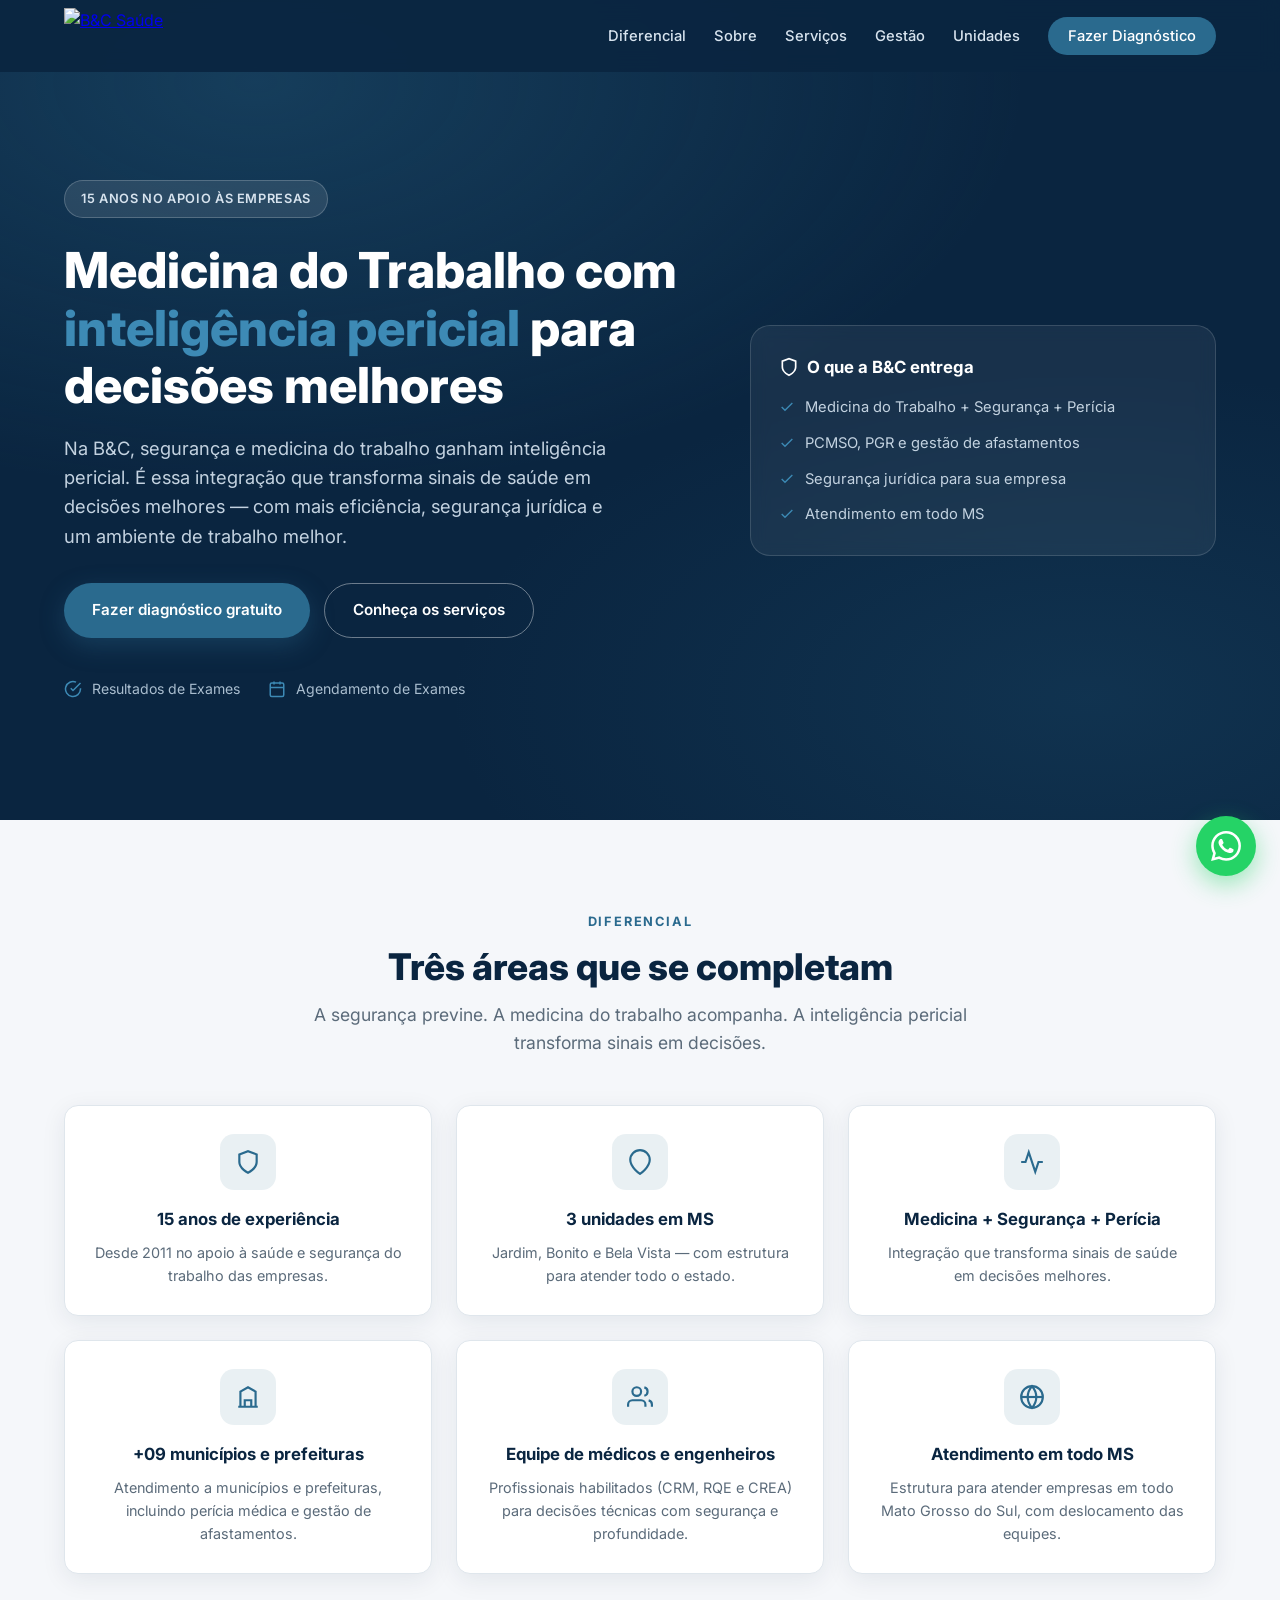
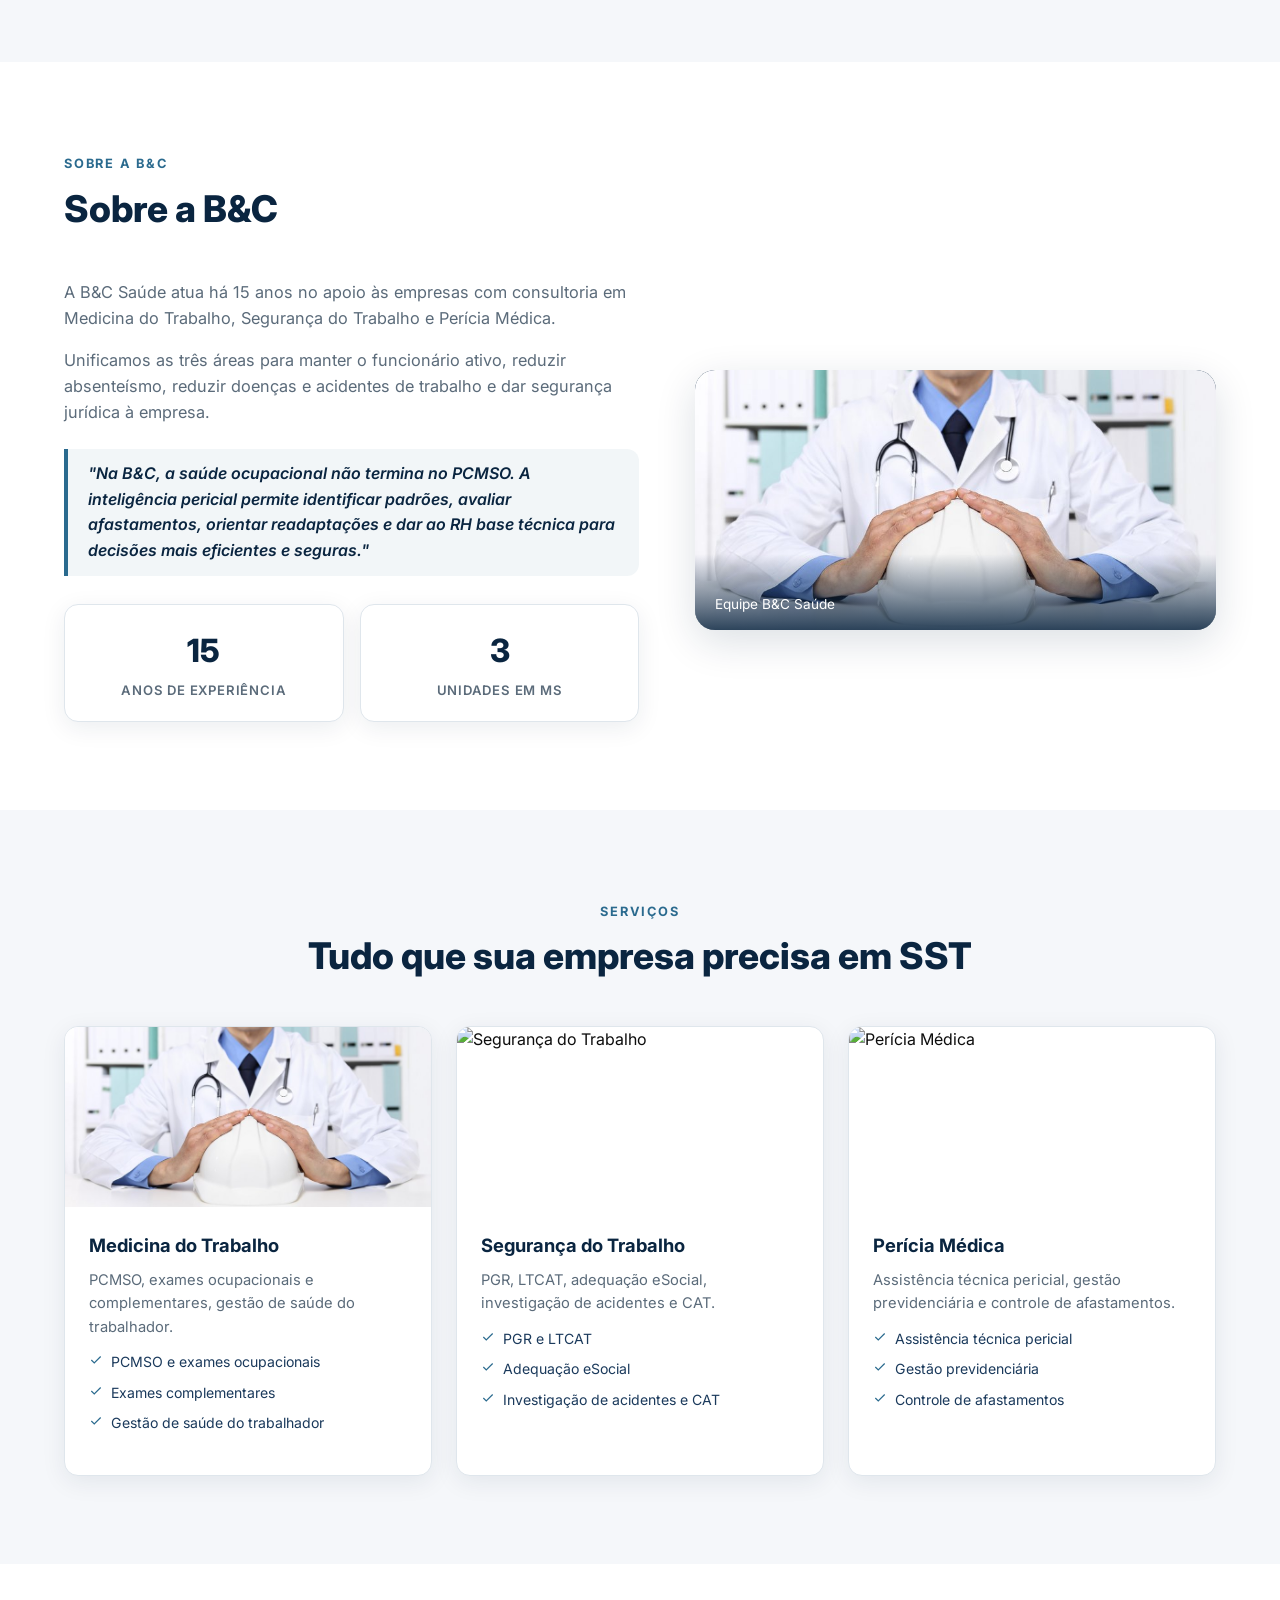
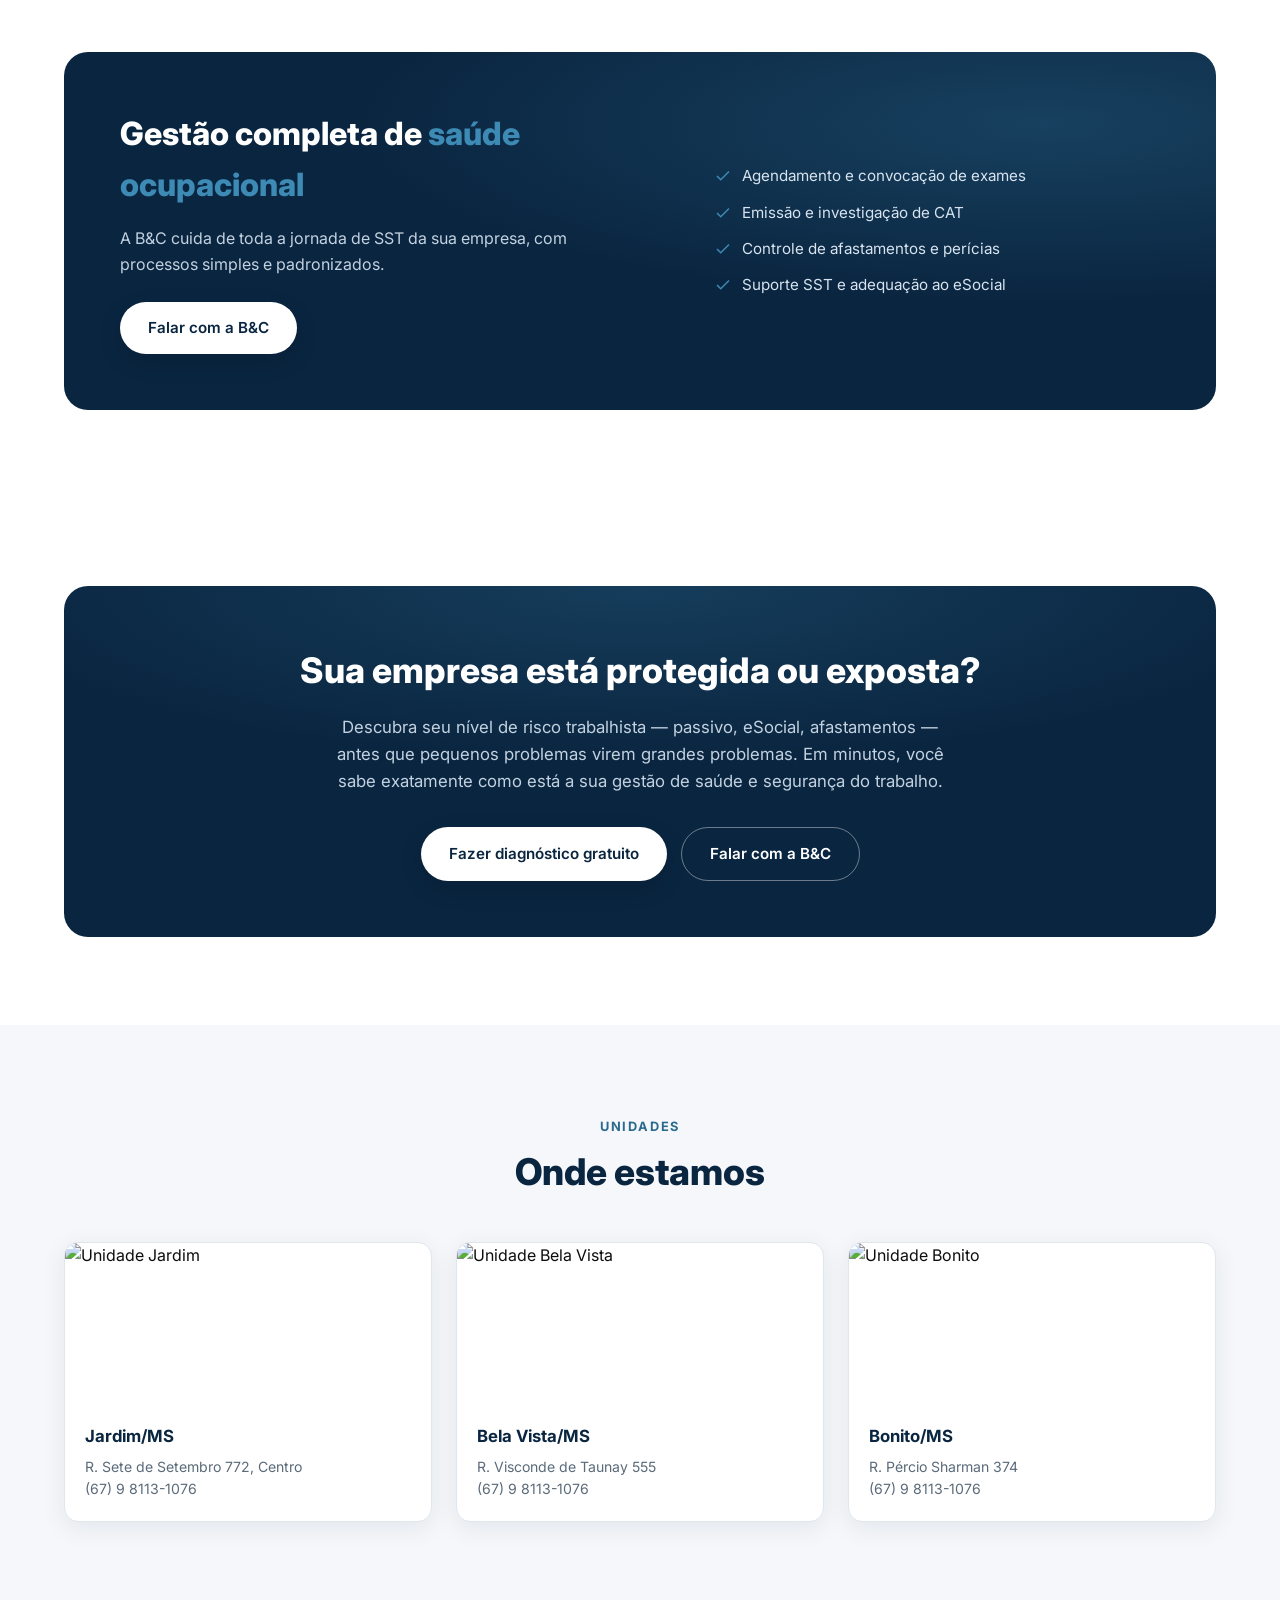
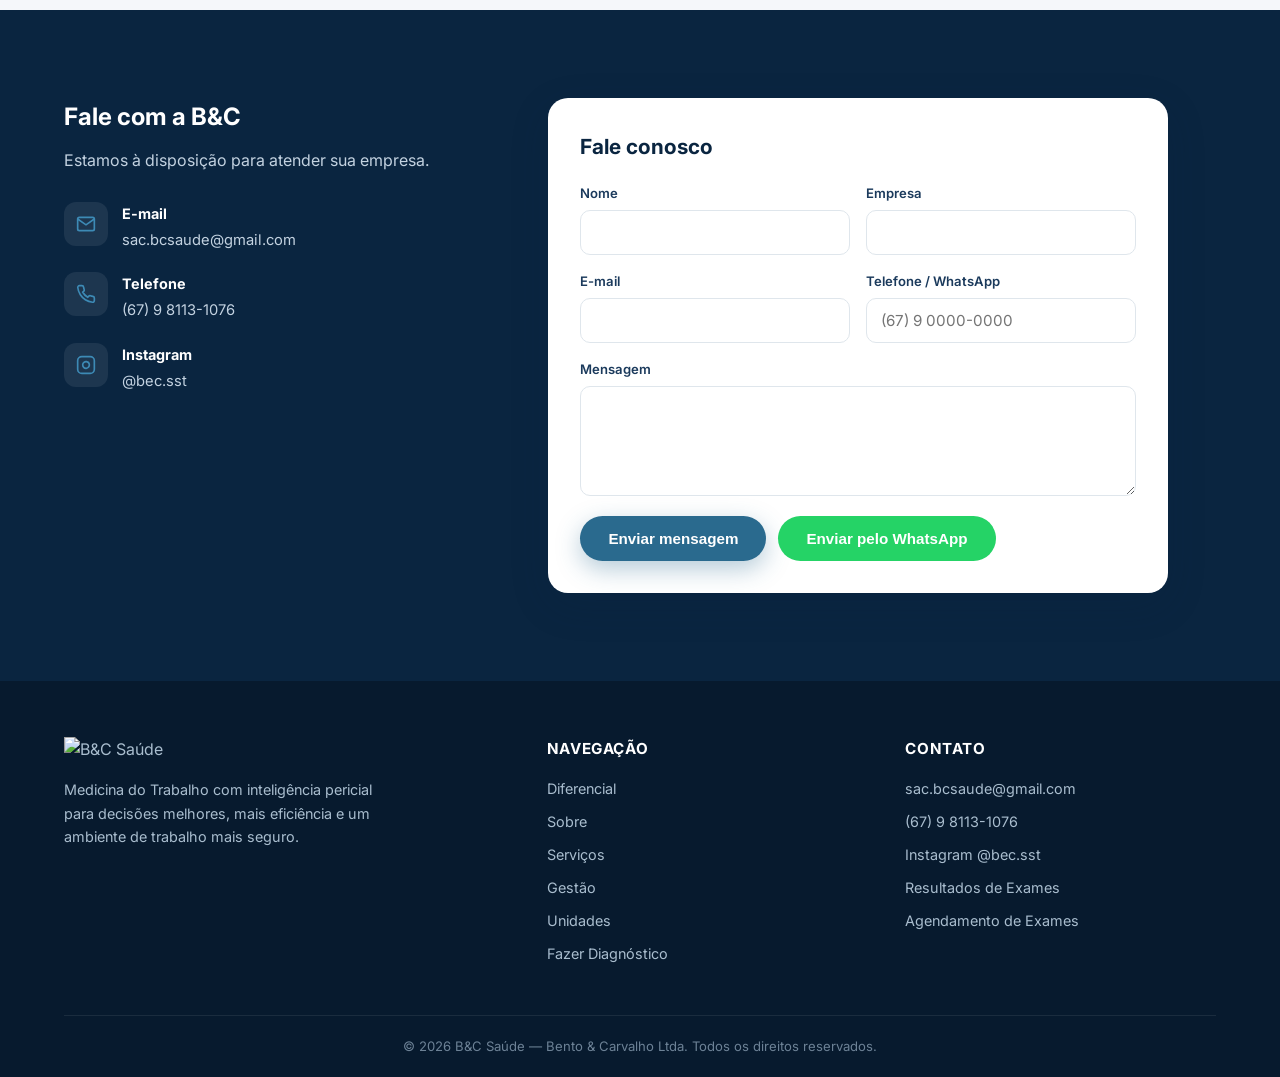
==== commit f97ee2a0: "feat: site React + foto Sobre (médico trabalhando)" ====
--- a/index.html
+++ b/index.html
@@ -1,1293 +1,16 @@
 <!DOCTYPE html>
 <html lang="pt-BR">
-<head>
-<meta charset="UTF-8" />
-<meta name="viewport" content="width=device-width, initial-scale=1.0" />
-<title>B&C Saúde — Medicina do Trabalho com inteligência pericial</title>
-<meta name="description" content="Consultoria em Medicina do Trabalho, Segurança do Trabalho e Perícia Médica." />
-<link rel="icon" type="image/svg+xml" href="./favicon.svg" />
-<link href="https://fonts.googleapis.com/css2?family=Inter:wght@400;500;600;700;800&display=swap" rel="stylesheet" />
-<style>
-        :root{
-          --petroleo:#0a2540;
-          --petroleo-medio:#1b3a5c;
-          --petroleo-claro:#2a5278;
-          --preto:#0d0d0d;
-          --branco:#ffffff;
-          --offwhite:#f5f7fa;
-          --accent:#2a6a8e;
-          --accent-claro:#3d8ab5;
-          --cinza:#5b6b7a;
-          --cinza-claro:#e8edf2;
-          --borda:#dfe6ec;
-          --shadow:0 6px 24px rgba(10,37,64,.08);
-          --shadow-lg:0 12px 40px rgba(10,37,64,.14);
-          --radius:14px;
-          --transition:all .25s ease;
-        }
-        *{margin:0;padding:0;box-sizing:border-box}
-        html{scroll-behavior:smooth}
-        body{font-family:'Inter',system-ui,-apple-system,sans-serif;color:var(--preto);background:var(--branco);line-height:1.6}
-        .bc-container{max-width:1200px;margin:0 auto;padding:0 24px}
-        .bc-section{padding:88px 0}
-        .section-light{background:var(--offwhite)}
-        .section-light-soft{background:#fafbfd}
-        .section-dark{background:var(--petroleo);color:#fff}
-        .section-head{margin-bottom:48px}
-        .section-head.center{text-align:center}
-        .section-eyebrow{display:inline-block;font-size:.8rem;font-weight:700;letter-spacing:.14em;text-transform:uppercase;color:var(--accent);margin-bottom:12px}
-        .section-title{font-size:2.3rem;font-weight:800;line-height:1.2;color:var(--petroleo);margin-bottom:12px}
-        .section-dark .section-title{color:#fff}
-        .section-sub{font-size:1.1rem;color:var(--cinza);max-width:680px}
-        .section-head.center .section-sub{margin:0 auto}
-        .reveal{opacity:0;transform:translateY(24px);transition:opacity .7s ease,transform .7s ease}
-        .reveal.revealed{opacity:1;transform:none}
-
-        /* ===== HEADER ===== */
-        .bc-header{position:fixed;top:0;left:0;right:0;z-index:1000;background:rgba(10,37,64,.92);backdrop-filter:blur(10px);transition:var(--transition)}
-        .bc-header.scrolled{box-shadow:0 4px 20px rgba(0,0,0,.25)}
-        .bc-nav{display:flex;align-items:center;justify-content:space-between;height:72px}
-        .logo-wrap{display:flex;align-items:center;gap:12px}
-        .logo-img{height:56px;width:auto;background:transparent;padding:0;border-radius:0;box-shadow:none;transition:var(--transition)}
-        .logo-img:hover{transform:scale(1.03);box-shadow:0 4px 20px rgba(0,0,0,.3)}
-        .logo-text-fallback{display:flex;align-items:center;gap:8px;background:var(--branco);padding:8px 16px;border-radius:14px;box-shadow:0 2px 12px rgba(0,0,0,.2);font-weight:800;font-size:1.3rem;color:var(--petroleo)}
-        .logo-text-fallback span:last-child{color:var(--accent);font-weight:600;font-size:1rem}
-        .nav-links{display:flex;align-items:center;gap:28px;list-style:none}
-        .nav-links a{color:#d7e3ee;text-decoration:none;font-size:.92rem;font-weight:500;transition:var(--transition)}
-        .nav-links a:hover{color:#fff}
-        .nav-cta{background:var(--accent);color:#fff !important;padding:10px 20px;border-radius:999px;font-weight:600}
-        .nav-cta:hover{background:var(--accent-claro)}
-        .menu-toggle{display:none;background:none;border:none;color:#fff;font-size:1.6rem;cursor:pointer}
-        .nav-links.open{display:flex;flex-direction:column;position:absolute;top:72px;left:0;right:0;background:var(--petroleo);padding:20px 24px;gap:16px;box-shadow:0 12px 30px rgba(0,0,0,.3)}
-        @media(max-width:900px){.nav-links{display:none}.menu-toggle{display:block}}
-
-        /* ===== HERO ===== */
-        .hero{position:relative;padding:180px 0 120px;background:var(--petroleo);overflow:hidden}
-        .hero::before{content:'';position:absolute;inset:0;background:
-          radial-gradient(ellipse 60% 50% at 20% 10%,rgba(42,106,142,.35),transparent),
-          radial-gradient(ellipse 50% 40% at 85% 85%,rgba(42,106,142,.2),transparent)}
-        .hero-grid{position:relative;display:grid;grid-template-columns:1.15fr .85fr;gap:56px;align-items:center}
-        .hero-badge{display:inline-flex;align-items:center;gap:8px;background:rgba(255,255,255,.1);border:1px solid rgba(255,255,255,.2);color:#d7e3ee;padding:8px 16px;border-radius:999px;font-size:.8rem;font-weight:600;letter-spacing:.05em;text-transform:uppercase;margin-bottom:24px}
-        .hero h1{font-size:3.1rem;font-weight:800;line-height:1.15;color:#fff;margin-bottom:20px}
-        .hero h1 em{font-style:normal;color:var(--accent-claro)}
-        .hero p{font-size:1.15rem;color:#c3d2e0;max-width:560px;margin-bottom:32px}
-        .hero-actions{display:flex;flex-wrap:wrap;gap:14px;margin-bottom:40px}
-        .btn{display:inline-flex;align-items:center;justify-content:center;gap:8px;padding:14px 28px;border-radius:999px;font-weight:600;font-size:.95rem;text-decoration:none;transition:var(--transition);cursor:pointer;border:none}
-        .btn-primary{background:var(--accent);color:#fff;box-shadow:0 8px 24px rgba(42,106,142,.35)}
-        .btn-primary:hover{background:var(--accent-claro);transform:translateY(-2px)}
-        .btn-outline{background:transparent;color:#fff;border:1.5px solid rgba(255,255,255,.4)}
-        .btn-outline:hover{border-color:#fff;background:rgba(255,255,255,.08)}
-        .btn-light{background:#fff;color:var(--petroleo);box-shadow:0 8px 24px rgba(0,0,0,.12)}
-        .btn-light:hover{transform:translateY(-2px);box-shadow:0 12px 30px rgba(0,0,0,.18)}
-        .hero-meta{display:flex;gap:28px;flex-wrap:wrap}
-        .hero-meta-item{display:flex;align-items:center;gap:10px;color:#a9bdce;font-size:.88rem}
-        .hero-meta-item svg{color:var(--accent-claro)}
-        .hero-visual{position:relative}
-        .hero-card{background:rgba(255,255,255,.06);border:1px solid rgba(255,255,255,.14);border-radius:20px;padding:28px;backdrop-filter:blur(8px)}
-        .hero-card h3{color:#fff;font-size:1.05rem;margin-bottom:16px;display:flex;align-items:center;gap:8px}
-        .hero-card-list{list-style:none;display:flex;flex-direction:column;gap:12px}
-        .hero-card-list li{display:flex;align-items:flex-start;gap:10px;color:#c3d2e0;font-size:.92rem}
-        .hero-card-list svg{flex-shrink:0;color:var(--accent-claro);margin-top:3px}
-        @media(max-width:960px){.hero{padding:140px 0 80px}.hero-grid{grid-template-columns:1fr;gap:40px}.hero h1{font-size:2.2rem}}
-
-        /* ===== SOBRE ===== */
-        .sobre-grid{display:grid;grid-template-columns:1.05fr .95fr;gap:56px;align-items:center}
-        .sobre-text p{color:var(--cinza);margin-bottom:16px;font-size:1.02rem}
-        .sobre-quote{border-left:4px solid var(--accent);padding:12px 20px;margin:24px 0;background:rgba(42,106,142,.06);border-radius:0 12px 12px 0;font-style:italic;color:var(--petroleo);font-weight:600}
-        .sobre-stats{display:grid;grid-template-columns:repeat(2,1fr);gap:16px;margin-top:28px}
-        .stat-card{background:#fff;border:1px solid var(--borda);border-radius:var(--radius);padding:20px;text-align:center;box-shadow:var(--shadow)}
-        .stat-num{font-size:2rem;font-weight:800;color:var(--petroleo)}
-        .stat-label{font-size:.82rem;color:var(--cinza);font-weight:600;text-transform:uppercase;letter-spacing:.06em;margin-top:4px}
-        .sobre-box{border-radius:20px;overflow:hidden;box-shadow:var(--shadow-lg);background:var(--petroleo)}
-        .sobre-box-img{width:100%;height:260px;object-fit:cover;display:block}
-        .sobre-box-caption{position:absolute;bottom:0;left:0;right:0;background:linear-gradient(transparent,rgba(10,37,64,.85));color:#fff;padding:40px 20px 14px;font-size:.85rem}
-        .sobre-box{position:relative}
-        @media(max-width:960px){.sobre-grid{grid-template-columns:1fr;gap:40px}}
-
-        /* ===== CONFIANCA ===== */
-        .conf-grid{display:grid;grid-template-columns:repeat(3,1fr);gap:24px}
-        .conf-card{background:#fff;border:1px solid var(--borda);border-radius:var(--radius);padding:28px;text-align:center;box-shadow:var(--shadow);transition:var(--transition)}
-        .conf-card:hover{transform:translateY(-4px);box-shadow:var(--shadow-lg)}
-        .conf-icon{width:56px;height:56px;margin:0 auto 16px;border-radius:14px;background:rgba(42,106,142,.1);display:flex;align-items:center;justify-content:center;color:var(--accent)}
-        .conf-card h3{font-size:1.05rem;color:var(--petroleo);margin-bottom:8px}
-        .conf-card p{font-size:.9rem;color:var(--cinza)}
-        @media(max-width:960px){.conf-grid{grid-template-columns:1fr;gap:16px}}
-
-        /* ===== SERVICOS ===== */
-        .services-grid{display:grid;grid-template-columns:repeat(3,1fr);gap:24px}
-        .service-card{background:#fff;border:1px solid var(--borda);border-radius:var(--radius);overflow:hidden;box-shadow:var(--shadow);transition:var(--transition);display:flex;flex-direction:column}
-        .service-card:hover{transform:translateY(-6px);box-shadow:var(--shadow-lg)}
-        .service-img{width:100%;height:180px;object-fit:cover;display:block}
-        .service-body{padding:24px}
-        .service-body h3{font-size:1.15rem;color:var(--petroleo);margin-bottom:8px}
-        .service-body p{font-size:.92rem;color:var(--cinza);margin-bottom:12px}
-        .service-list{list-style:none;display:flex;flex-direction:column;gap:8px;margin-bottom:16px}
-        .service-list li{display:flex;align-items:flex-start;gap:8px;font-size:.88rem;color:var(--petroleo-medio)}
-        .service-list svg{flex-shrink:0;color:var(--accent);margin-top:2px}
-        .service-link{color:var(--accent);font-weight:600;font-size:.9rem;text-decoration:none}
-        .service-link:hover{color:var(--accent-claro)}
-        @media(max-width:960px){.services-grid{grid-template-columns:1fr;gap:16px}}
-
-        /* ===== GESTAO ===== */
-        .gestao-box{background:var(--petroleo);border-radius:24px;padding:56px;color:#fff;position:relative;overflow:hidden}
-        .gestao-box::before{content:'';position:absolute;inset:0;background:radial-gradient(ellipse 60% 50% at 85% 20%,rgba(42,106,142,.4),transparent)}
-        .gestao-grid{position:relative;display:grid;grid-template-columns:1.1fr .9fr;gap:48px;align-items:center}
-        .gestao-box h2{font-size:2rem;font-weight:800;margin-bottom:16px}
-        .gestao-box h2 em{font-style:normal;color:var(--accent-claro)}
-        .gestao-box p{color:#c3d2e0;margin-bottom:24px;max-width:480px}
-        .gestao-list{list-style:none;display:flex;flex-direction:column;gap:12px}
-        .gestao-list li{display:flex;align-items:flex-start;gap:10px;color:#d7e3ee;font-size:.95rem}
-        .gestao-list svg{flex-shrink:0;color:var(--accent-claro);margin-top:3px}
-        @media(max-width:960px){.gestao-grid{grid-template-columns:1fr;gap:32px}.gestao-box{padding:36px 24px}}
-
-        /* ===== CTA ===== */
-        .cta-box{background:var(--petroleo);border-radius:24px;padding:56px;text-align:center;color:#fff;position:relative;overflow:hidden}
-        .cta-box::before{content:'';position:absolute;inset:0;background:radial-gradient(ellipse 60% 50% at 50% 0%,rgba(42,106,142,.35),transparent)}
-        .cta-box h2{position:relative;font-size:2.2rem;font-weight:800;margin-bottom:16px}
-        .cta-box p{position:relative;color:#c3d2e0;max-width:640px;margin:0 auto 32px;font-size:1.05rem}
-        .cta-actions{position:relative;display:flex;justify-content:center;gap:14px;flex-wrap:wrap}
-        @media(max-width:960px){.cta-box{padding:36px 24px}.cta-box h2{font-size:1.7rem}}
-
-        /* ===== UNIDADES ===== */
-        .units-grid{display:grid;grid-template-columns:repeat(3,1fr);gap:24px}
-        .unit-card{background:#fff;border:1px solid var(--borda);border-radius:var(--radius);overflow:hidden;box-shadow:var(--shadow);transition:var(--transition)}
-        .unit-card:hover{transform:translateY(-4px);box-shadow:var(--shadow-lg)}
-        .unit-img{width:100%;height:160px;object-fit:cover;display:block}
-        .unit-body{padding:20px}
-        .unit-body h4{color:var(--petroleo);font-size:1.05rem;margin-bottom:6px}
-        .unit-body p{color:var(--cinza);font-size:.88rem}
-        @media(max-width:960px){.units-grid{grid-template-columns:1fr;gap:16px}}
-
-        /* ===== CONTATO ===== */
-        .contact-grid{display:grid;grid-template-columns:.9fr 1.1fr;gap:56px;align-items:start}
-        .contact-info h3{font-size:1.5rem;color:#fff;margin-bottom:12px}
-        .contact-info>p{color:#c3d2e0;margin-bottom:28px}
-        .contact-item{display:flex;align-items:flex-start;gap:14px;margin-bottom:20px}
-        .contact-icon{width:44px;height:44px;border-radius:12px;background:rgba(255,255,255,.08);display:flex;align-items:center;justify-content:center;color:var(--accent-claro);flex-shrink:0}
-        .contact-item h4{color:#fff;font-size:.9rem;margin-bottom:2px}
-        .contact-item a{color:#c3d2e0;text-decoration:none;font-size:.92rem}
-        .contact-item a:hover{color:#fff}
-        .contact-form{background:#fff;border-radius:20px;padding:32px;box-shadow:var(--shadow-lg)}
-        .contact-form h3{color:var(--petroleo);font-size:1.3rem;margin-bottom:20px}
-        .form-grid{display:grid;grid-template-columns:1fr 1fr;gap:16px}
-        .form-field{display:flex;flex-direction:column;gap:6px}
-        .form-field.full{grid-column:1/-1}
-        .form-field label{font-size:.82rem;font-weight:600;color:var(--petroleo-medio)}
-        .form-field input,.form-field textarea{border:1px solid var(--borda);border-radius:10px;padding:12px 14px;font-size:.95rem;font-family:inherit;color:#0d0d0d;background:#fff;transition:var(--transition)}
-        .form-field input:focus,.form-field textarea:focus{outline:none;border-color:var(--accent);box-shadow:0 0 0 3px rgba(42,106,142,.15)}
-        .form-field textarea{min-height:110px;resize:vertical}
-        .btn-row{display:flex;gap:12px;flex-wrap:wrap;margin-top:20px}
-        .btn-whatsapp{background:#25d366;color:#fff}
-        .btn-whatsapp:hover{background:#1ebe5b;transform:translateY(-2px)}
-        @media(max-width:960px){.contact-grid{grid-template-columns:1fr;gap:40px}.form-grid{grid-template-columns:1fr}}
-
-        /* ===== FOOTER ===== */
-        .bc-footer{background:#071a2e;color:#a9bdce;padding:56px 0 0}
-        .footer-grid{display:grid;grid-template-columns:1.4fr 1fr 1fr;gap:48px;padding-bottom:40px}
-        .footer-brand img{height:48px;width:auto;margin-bottom:16px}
-        .footer-brand p{font-size:.9rem;max-width:320px}
-        .footer-col h4{color:#fff;font-size:.95rem;margin-bottom:16px;letter-spacing:.04em;text-transform:uppercase}
-        .footer-col a{display:block;color:#a9bdce;text-decoration:none;font-size:.9rem;margin-bottom:10px}
-        .footer-col a:hover{color:#fff}
-        .footer-bottom{border-top:1px solid rgba(255,255,255,.08);padding:20px 0;text-align:center;font-size:.82rem;color:#6d8296}
-        @media(max-width:960px){.footer-grid{grid-template-columns:1fr;gap:32px}}
-
-        /* ===== FLOAT WHATSAPP ===== */
-        .float-main{position:fixed;bottom:24px;right:24px;z-index:9999;width:60px;height:60px;border-radius:50%;background:#25d366;color:#fff;border:none;cursor:pointer;display:flex;align-items:center;justify-content:center;box-shadow:0 8px 24px rgba(37,211,102,.45);transition:transform .25s ease,box-shadow .25s ease}
-        .float-main:hover{transform:scale(1.08);box-shadow:0 12px 30px rgba(37,211,102,.55)}
-        .float-menu{position:fixed;bottom:96px;right:24px;z-index:9999;background:#fff;border-radius:16px;box-shadow:var(--shadow-lg);overflow:hidden;min-width:220px;animation:fadeUp .25s ease}
-        @keyframes fadeUp{from{opacity:0;transform:translateY(12px)}to{opacity:1;transform:none}}
-        .float-menu a{display:flex;align-items:center;gap:12px;padding:14px 18px;color:var(--petroleo);text-decoration:none;font-size:.92rem;font-weight:600;border-bottom:1px solid var(--borda);transition:background .2s}
-        .float-menu a:last-child{border-bottom:none}
-        .float-menu a:hover{background:var(--offwhite)}
-        .float-menu svg{color:var(--accent)}
-      </style>
-</head>
-<body>
-<div class="min-h-screen bg-white">
-      <style>
-        :root{
-          --petroleo:#0a2540;
-          --petroleo-medio:#1b3a5c;
-          --petroleo-claro:#2a5278;
-          --preto:#0d0d0d;
-          --branco:#ffffff;
-          --offwhite:#f5f7fa;
-          --accent:#2a6a8e;
-          --accent-claro:#3d8ab5;
-          --cinza:#5b6b7a;
-          --cinza-claro:#e8edf2;
-          --borda:#dfe6ec;
-          --shadow:0 6px 24px rgba(10,37,64,.08);
-          --shadow-lg:0 12px 40px rgba(10,37,64,.14);
-          --radius:14px;
-          --transition:all .25s ease;
-        }
-        *{margin:0;padding:0;box-sizing:border-box}
-        html{scroll-behavior:smooth}
-        body{font-family:'Inter',system-ui,-apple-system,sans-serif;color:var(--preto);background:var(--branco);line-height:1.6}
-        .bc-container{max-width:1200px;margin:0 auto;padding:0 24px}
-        .bc-section{padding:88px 0}
-        .section-light{background:var(--offwhite)}
-        .section-light-soft{background:#fafbfd}
-        .section-dark{background:var(--petroleo);color:#fff}
-        .section-head{margin-bottom:48px}
-        .section-head.center{text-align:center}
-        .section-eyebrow{display:inline-block;font-size:.8rem;font-weight:700;letter-spacing:.14em;text-transform:uppercase;color:var(--accent);margin-bottom:12px}
-        .section-title{font-size:2.3rem;font-weight:800;line-height:1.2;color:var(--petroleo);margin-bottom:12px}
-        .section-dark .section-title{color:#fff}
-        .section-sub{font-size:1.1rem;color:var(--cinza);max-width:680px}
-        .section-head.center .section-sub{margin:0 auto}
-        .reveal{opacity:0;transform:translateY(24px);transition:opacity .7s ease,transform .7s ease}
-        .reveal.revealed{opacity:1;transform:none}
-
-        /* ===== HEADER ===== */
-        .bc-header{position:fixed;top:0;left:0;right:0;z-index:1000;background:rgba(10,37,64,.92);backdrop-filter:blur(10px);transition:var(--transition)}
-        .bc-header.scrolled{box-shadow:0 4px 20px rgba(0,0,0,.25)}
-        .bc-nav{display:flex;align-items:center;justify-content:space-between;height:72px}
-        .logo-wrap{display:flex;align-items:center;gap:12px}
-        .logo-img{height:56px;width:auto;background:transparent;padding:0;border-radius:0;box-shadow:none;transition:var(--transition)}
-        .logo-img:hover{transform:scale(1.03);box-shadow:0 4px 20px rgba(0,0,0,.3)}
-        .logo-text-fallback{display:flex;align-items:center;gap:8px;background:var(--branco);padding:8px 16px;border-radius:14px;box-shadow:0 2px 12px rgba(0,0,0,.2);font-weight:800;font-size:1.3rem;color:var(--petroleo)}
-        .logo-text-fallback span:last-child{color:var(--accent);font-weight:600;font-size:1rem}
-        .nav-links{display:flex;align-items:center;gap:28px;list-style:none}
-        .nav-links a{color:#d7e3ee;text-decoration:none;font-size:.92rem;font-weight:500;transition:var(--transition)}
-        .nav-links a:hover{color:#fff}
-        .nav-cta{background:var(--accent);color:#fff !important;padding:10px 20px;border-radius:999px;font-weight:600}
-        .nav-cta:hover{background:var(--accent-claro)}
-        .menu-toggle{display:none;background:none;border:none;color:#fff;font-size:1.6rem;cursor:pointer}
-        .nav-links.open{display:flex;flex-direction:column;position:absolute;top:72px;left:0;right:0;background:var(--petroleo);padding:20px 24px;gap:16px;box-shadow:0 12px 30px rgba(0,0,0,.3)}
-        @media(max-width:900px){.nav-links{display:none}.menu-toggle{display:block}}
-
-        /* ===== HERO ===== */
-        .hero{position:relative;padding:180px 0 120px;background:var(--petroleo);overflow:hidden}
-        .hero::before{content:'';position:absolute;inset:0;background:
-          radial-gradient(ellipse 60% 50% at 20% 10%,rgba(42,106,142,.35),transparent),
-          radial-gradient(ellipse 50% 40% at 85% 85%,rgba(42,106,142,.2),transparent)}
-        .hero-grid{position:relative;display:grid;grid-template-columns:1.15fr .85fr;gap:56px;align-items:center}
-        .hero-badge{display:inline-flex;align-items:center;gap:8px;background:rgba(255,255,255,.1);border:1px solid rgba(255,255,255,.2);color:#d7e3ee;padding:8px 16px;border-radius:999px;font-size:.8rem;font-weight:600;letter-spacing:.05em;text-transform:uppercase;margin-bottom:24px}
-        .hero h1{font-size:3.1rem;font-weight:800;line-height:1.15;color:#fff;margin-bottom:20px}
-        .hero h1 em{font-style:normal;color:var(--accent-claro)}
-        .hero p{font-size:1.15rem;color:#c3d2e0;max-width:560px;margin-bottom:32px}
-        .hero-actions{display:flex;flex-wrap:wrap;gap:14px;margin-bottom:40px}
-        .btn{display:inline-flex;align-items:center;justify-content:center;gap:8px;padding:14px 28px;border-radius:999px;font-weight:600;font-size:.95rem;text-decoration:none;transition:var(--transition);cursor:pointer;border:none}
-        .btn-primary{background:var(--accent);color:#fff;box-shadow:0 8px 24px rgba(42,106,142,.35)}
-        .btn-primary:hover{background:var(--accent-claro);transform:translateY(-2px)}
-        .btn-outline{background:transparent;color:#fff;border:1.5px solid rgba(255,255,255,.4)}
-        .btn-outline:hover{border-color:#fff;background:rgba(255,255,255,.08)}
-        .btn-light{background:#fff;color:var(--petroleo);box-shadow:0 8px 24px rgba(0,0,0,.12)}
-        .btn-light:hover{transform:translateY(-2px);box-shadow:0 12px 30px rgba(0,0,0,.18)}
-        .hero-meta{display:flex;gap:28px;flex-wrap:wrap}
-        .hero-meta-item{display:flex;align-items:center;gap:10px;color:#a9bdce;font-size:.88rem}
-        .hero-meta-item svg{color:var(--accent-claro)}
-        .hero-visual{position:relative}
-        .hero-card{background:rgba(255,255,255,.06);border:1px solid rgba(255,255,255,.14);border-radius:20px;padding:28px;backdrop-filter:blur(8px)}
-        .hero-card h3{color:#fff;font-size:1.05rem;margin-bottom:16px;display:flex;align-items:center;gap:8px}
-        .hero-card-list{list-style:none;display:flex;flex-direction:column;gap:12px}
-        .hero-card-list li{display:flex;align-items:flex-start;gap:10px;color:#c3d2e0;font-size:.92rem}
-        .hero-card-list svg{flex-shrink:0;color:var(--accent-claro);margin-top:3px}
-        @media(max-width:960px){.hero{padding:140px 0 80px}.hero-grid{grid-template-columns:1fr;gap:40px}.hero h1{font-size:2.2rem}}
-
-        /* ===== SOBRE ===== */
-        .sobre-grid{display:grid;grid-template-columns:1.05fr .95fr;gap:56px;align-items:center}
-        .sobre-text p{color:var(--cinza);margin-bottom:16px;font-size:1.02rem}
-        .sobre-quote{border-left:4px solid var(--accent);padding:12px 20px;margin:24px 0;background:rgba(42,106,142,.06);border-radius:0 12px 12px 0;font-style:italic;color:var(--petroleo);font-weight:600}
-        .sobre-stats{display:grid;grid-template-columns:repeat(2,1fr);gap:16px;margin-top:28px}
-        .stat-card{background:#fff;border:1px solid var(--borda);border-radius:var(--radius);padding:20px;text-align:center;box-shadow:var(--shadow)}
-        .stat-num{font-size:2rem;font-weight:800;color:var(--petroleo)}
-        .stat-label{font-size:.82rem;color:var(--cinza);font-weight:600;text-transform:uppercase;letter-spacing:.06em;margin-top:4px}
-        .sobre-box{border-radius:20px;overflow:hidden;box-shadow:var(--shadow-lg);background:var(--petroleo)}
-        .sobre-box-img{width:100%;height:260px;object-fit:cover;display:block}
-        .sobre-box-caption{position:absolute;bottom:0;left:0;right:0;background:linear-gradient(transparent,rgba(10,37,64,.85));color:#fff;padding:40px 20px 14px;font-size:.85rem}
-        .sobre-box{position:relative}
-        @media(max-width:960px){.sobre-grid{grid-template-columns:1fr;gap:40px}}
-
-        /* ===== CONFIANCA ===== */
-        .conf-grid{display:grid;grid-template-columns:repeat(3,1fr);gap:24px}
-        .conf-card{background:#fff;border:1px solid var(--borda);border-radius:var(--radius);padding:28px;text-align:center;box-shadow:var(--shadow);transition:var(--transition)}
-        .conf-card:hover{transform:translateY(-4px);box-shadow:var(--shadow-lg)}
-        .conf-icon{width:56px;height:56px;margin:0 auto 16px;border-radius:14px;background:rgba(42,106,142,.1);display:flex;align-items:center;justify-content:center;color:var(--accent)}
-        .conf-card h3{font-size:1.05rem;color:var(--petroleo);margin-bottom:8px}
-        .conf-card p{font-size:.9rem;color:var(--cinza)}
-        @media(max-width:960px){.conf-grid{grid-template-columns:1fr;gap:16px}}
-
-        /* ===== SERVICOS ===== */
-        .services-grid{display:grid;grid-template-columns:repeat(3,1fr);gap:24px}
-        .service-card{background:#fff;border:1px solid var(--borda);border-radius:var(--radius);overflow:hidden;box-shadow:var(--shadow);transition:var(--transition);display:flex;flex-direction:column}
-        .service-card:hover{transform:translateY(-6px);box-shadow:var(--shadow-lg)}
-        .service-img{width:100%;height:180px;object-fit:cover;display:block}
-        .service-body{padding:24px}
-        .service-body h3{font-size:1.15rem;color:var(--petroleo);margin-bottom:8px}
-        .service-body p{font-size:.92rem;color:var(--cinza);margin-bottom:12px}
-        .service-list{list-style:none;display:flex;flex-direction:column;gap:8px;margin-bottom:16px}
-        .service-list li{display:flex;align-items:flex-start;gap:8px;font-size:.88rem;color:var(--petroleo-medio)}
-        .service-list svg{flex-shrink:0;color:var(--accent);margin-top:2px}
-        .service-link{color:var(--accent);font-weight:600;font-size:.9rem;text-decoration:none}
-        .service-link:hover{color:var(--accent-claro)}
-        @media(max-width:960px){.services-grid{grid-template-columns:1fr;gap:16px}}
-
-        /* ===== GESTAO ===== */
-        .gestao-box{background:var(--petroleo);border-radius:24px;padding:56px;color:#fff;position:relative;overflow:hidden}
-        .gestao-box::before{content:'';position:absolute;inset:0;background:radial-gradient(ellipse 60% 50% at 85% 20%,rgba(42,106,142,.4),transparent)}
-        .gestao-grid{position:relative;display:grid;grid-template-columns:1.1fr .9fr;gap:48px;align-items:center}
-        .gestao-box h2{font-size:2rem;font-weight:800;margin-bottom:16px}
-        .gestao-box h2 em{font-style:normal;color:var(--accent-claro)}
-        .gestao-box p{color:#c3d2e0;margin-bottom:24px;max-width:480px}
-        .gestao-list{list-style:none;display:flex;flex-direction:column;gap:12px}
-        .gestao-list li{display:flex;align-items:flex-start;gap:10px;color:#d7e3ee;font-size:.95rem}
-        .gestao-list svg{flex-shrink:0;color:var(--accent-claro);margin-top:3px}
-        @media(max-width:960px){.gestao-grid{grid-template-columns:1fr;gap:32px}.gestao-box{padding:36px 24px}}
-
-        /* ===== CTA ===== */
-        .cta-box{background:var(--petroleo);border-radius:24px;padding:56px;text-align:center;color:#fff;position:relative;overflow:hidden}
-        .cta-box::before{content:'';position:absolute;inset:0;background:radial-gradient(ellipse 60% 50% at 50% 0%,rgba(42,106,142,.35),transparent)}
-        .cta-box h2{position:relative;font-size:2.2rem;font-weight:800;margin-bottom:16px}
-        .cta-box p{position:relative;color:#c3d2e0;max-width:640px;margin:0 auto 32px;font-size:1.05rem}
-        .cta-actions{position:relative;display:flex;justify-content:center;gap:14px;flex-wrap:wrap}
-        @media(max-width:960px){.cta-box{padding:36px 24px}.cta-box h2{font-size:1.7rem}}
-
-        /* ===== UNIDADES ===== */
-        .units-grid{display:grid;grid-template-columns:repeat(3,1fr);gap:24px}
-        .unit-card{background:#fff;border:1px solid var(--borda);border-radius:var(--radius);overflow:hidden;box-shadow:var(--shadow);transition:var(--transition)}
-        .unit-card:hover{transform:translateY(-4px);box-shadow:var(--shadow-lg)}
-        .unit-img{width:100%;height:160px;object-fit:cover;display:block}
-        .unit-body{padding:20px}
-        .unit-body h4{color:var(--petroleo);font-size:1.05rem;margin-bottom:6px}
-        .unit-body p{color:var(--cinza);font-size:.88rem}
-        @media(max-width:960px){.units-grid{grid-template-columns:1fr;gap:16px}}
-
-        /* ===== CONTATO ===== */
-        .contact-grid{display:grid;grid-template-columns:.9fr 1.1fr;gap:56px;align-items:start}
-        .contact-info h3{font-size:1.5rem;color:#fff;margin-bottom:12px}
-        .contact-info>p{color:#c3d2e0;margin-bottom:28px}
-        .contact-item{display:flex;align-items:flex-start;gap:14px;margin-bottom:20px}
-        .contact-icon{width:44px;height:44px;border-radius:12px;background:rgba(255,255,255,.08);display:flex;align-items:center;justify-content:center;color:var(--accent-claro);flex-shrink:0}
-        .contact-item h4{color:#fff;font-size:.9rem;margin-bottom:2px}
-        .contact-item a{color:#c3d2e0;text-decoration:none;font-size:.92rem}
-        .contact-item a:hover{color:#fff}
-        .contact-form{background:#fff;border-radius:20px;padding:32px;box-shadow:var(--shadow-lg)}
-        .contact-form h3{color:var(--petroleo);font-size:1.3rem;margin-bottom:20px}
-        .form-grid{display:grid;grid-template-columns:1fr 1fr;gap:16px}
-        .form-field{display:flex;flex-direction:column;gap:6px}
-        .form-field.full{grid-column:1/-1}
-        .form-field label{font-size:.82rem;font-weight:600;color:var(--petroleo-medio)}
-        .form-field input,.form-field textarea{border:1px solid var(--borda);border-radius:10px;padding:12px 14px;font-size:.95rem;font-family:inherit;color:#0d0d0d;background:#fff;transition:var(--transition)}
-        .form-field input:focus,.form-field textarea:focus{outline:none;border-color:var(--accent);box-shadow:0 0 0 3px rgba(42,106,142,.15)}
-        .form-field textarea{min-height:110px;resize:vertical}
-        .btn-row{display:flex;gap:12px;flex-wrap:wrap;margin-top:20px}
-        .btn-whatsapp{background:#25d366;color:#fff}
-        .btn-whatsapp:hover{background:#1ebe5b;transform:translateY(-2px)}
-        @media(max-width:960px){.contact-grid{grid-template-columns:1fr;gap:40px}.form-grid{grid-template-columns:1fr}}
-
-        /* ===== FOOTER ===== */
-        .bc-footer{background:#071a2e;color:#a9bdce;padding:56px 0 0}
-        .footer-grid{display:grid;grid-template-columns:1.4fr 1fr 1fr;gap:48px;padding-bottom:40px}
-        .footer-brand img{height:48px;width:auto;margin-bottom:16px}
-        .footer-brand p{font-size:.9rem;max-width:320px}
-        .footer-col h4{color:#fff;font-size:.95rem;margin-bottom:16px;letter-spacing:.04em;text-transform:uppercase}
-        .footer-col a{display:block;color:#a9bdce;text-decoration:none;font-size:.9rem;margin-bottom:10px}
-        .footer-col a:hover{color:#fff}
-        .footer-bottom{border-top:1px solid rgba(255,255,255,.08);padding:20px 0;text-align:center;font-size:.82rem;color:#6d8296}
-        @media(max-width:960px){.footer-grid{grid-template-columns:1fr;gap:32px}}
-
-        /* ===== FLOAT WHATSAPP ===== */
-        .float-main{position:fixed;bottom:24px;right:24px;z-index:9999;width:60px;height:60px;border-radius:50%;background:#25d366;color:#fff;border:none;cursor:pointer;display:flex;align-items:center;justify-content:center;box-shadow:0 8px 24px rgba(37,211,102,.45);transition:transform .25s ease,box-shadow .25s ease}
-        .float-main:hover{transform:scale(1.08);box-shadow:0 12px 30px rgba(37,211,102,.55)}
-        .float-menu{position:fixed;bottom:96px;right:24px;z-index:9999;background:#fff;border-radius:16px;box-shadow:var(--shadow-lg);overflow:hidden;min-width:220px;animation:fadeUp .25s ease}
-        @keyframes fadeUp{from{opacity:0;transform:translateY(12px)}to{opacity:1;transform:none}}
-        .float-menu a{display:flex;align-items:center;gap:12px;padding:14px 18px;color:var(--petroleo);text-decoration:none;font-size:.92rem;font-weight:600;border-bottom:1px solid var(--borda);transition:background .2s}
-        .float-menu a:last-child{border-bottom:none}
-        .float-menu a:hover{background:var(--offwhite)}
-        .float-menu svg{color:var(--accent)}
-      </style>
-
-      <header className=bc-header${scrolled ? ' scrolled' : ''}>
-        <div class="bc-container bc-nav">
-          <a href="#hero" class="logo-wrap">
-            <img src="https://i.imgur.com/0njUm4v.png" alt="B&C Saúde" class="logo-img" />
-          </a>
-          <button class="menu-toggle" aria-label="Menu">
-            ☰
-          </button>
-          <ul className=nav-links${menuOpen ? ' open' : ''}>
-            <li>
-              <a href="#diferencial">Diferencial</a>
-            </li>
-            <li>
-              <a href="#sobre">Sobre</a>
-            </li>
-            <li>
-              <a href="#servicos">Serviços</a>
-            </li>
-            <li>
-              <a href="#gestao">Gestão</a>
-            </li>
-            <li>
-              <a href="#unidades">Unidades</a>
-            </li>
-            <li>
-              <a href="/diagnostico" class="nav-cta">
-                Fazer Diagnóstico
-              </a>
-            </li>
-          </ul>
-        </div>
-      </header>
-
-      <section class="hero" id="hero">
-        <div class="bc-container hero-grid">
-          <div class="hero-content reveal">
-            <div class="hero-badge">15 anos no apoio às empresas</div>
-            <h1>
-              Medicina do Trabalho com <em>inteligência pericial</em> para decisões melhores
-            </h1>
-            <p>
-              Na B&C, segurança e medicina do trabalho ganham inteligência pericial. É essa
-              integração que transforma sinais de saúde em decisões melhores — com mais eficiência,
-              segurança jurídica e um ambiente de trabalho melhor.
-            </p>
-            <div class="hero-actions">
-              <a href="/diagnostico" class="btn btn-primary">
-                Fazer diagnóstico gratuito
-              </a>
-              <a href="#servicos" class="btn btn-outline">
-                Conheça os serviços
-              </a>
-            </div>
-            <div class="hero-meta">
-              <span class="hero-meta-item">
-                <svg
-                  width="18"
-                  height="18"
-                  viewBox="0 0 24 24"
-                  fill="none"
-                  stroke="currentColor"
-                  strokeWidth="2"
-                >
-                  <path d="M22 11.08V12a10 10 0 1 1-5.93-9.14" />
-                  <polyline points="22 4 12 14.01 9 11.01" />
-                </svg>
-                Resultados de Exames
-              </span>
-              <span class="hero-meta-item">
-                <svg
-                  width="18"
-                  height="18"
-                  viewBox="0 0 24 24"
-                  fill="none"
-                  stroke="currentColor"
-                  strokeWidth="2"
-                >
-                  <rect x="3" y="4" width="18" height="18" rx="2" ry="2" />
-                  <line x1="16" y1="2" x2="16" y2="6" />
-                  <line x1="8" y1="2" x2="8" y2="6" />
-                  <line x1="3" y1="10" x2="21" y2="10" />
-                </svg>
-                Agendamento de Exames
-              </span>
-            </div>
-          </div>
-          <div class="hero-visual reveal">
-            <div class="hero-card">
-              <h3>
-                <svg
-                  width="20"
-                  height="20"
-                  viewBox="0 0 24 24"
-                  fill="none"
-                  stroke="currentColor"
-                  strokeWidth="2"
-                >
-                  <path d="M12 22s8-4 8-10V5l-8-3-8 3v7c0 6 8 10 8 10z" />
-                </svg>
-                O que a B&C entrega
-              </h3>
-              <ul class="hero-card-list">
-                <li>
-                  <svg
-                    width="16"
-                    height="16"
-                    viewBox="0 0 24 24"
-                    fill="none"
-                    stroke="currentColor"
-                    strokeWidth="2"
-                  >
-                    <polyline points="20 6 9 17 4 12" />
-                  </svg>
-                  Medicina do Trabalho + Segurança + Perícia
-                </li>
-                <li>
-                  <svg
-                    width="16"
-                    height="16"
-                    viewBox="0 0 24 24"
-                    fill="none"
-                    stroke="currentColor"
-                    strokeWidth="2"
-                  >
-                    <polyline points="20 6 9 17 4 12" />
-                  </svg>
-                  PCMSO, PGR e gestão de afastamentos
-                </li>
-                <li>
-                  <svg
-                    width="16"
-                    height="16"
-                    viewBox="0 0 24 24"
-                    fill="none"
-                    stroke="currentColor"
-                    strokeWidth="2"
-                  >
-                    <polyline points="20 6 9 17 4 12" />
-                  </svg>
-                  Segurança jurídica para sua empresa
-                </li>
-                <li>
-                  <svg
-                    width="16"
-                    height="16"
-                    viewBox="0 0 24 24"
-                    fill="none"
-                    stroke="currentColor"
-                    strokeWidth="2"
-                  >
-                    <polyline points="20 6 9 17 4 12" />
-                  </svg>
-                  Atendimento em todo MS
-                </li>
-              </ul>
-            </div>
-          </div>
-        </div>
-      </section>
-
-      <section class="bc-section section-light" id="diferencial">
-        <div class="bc-container">
-          <div class="section-head center reveal">
-            <div class="section-eyebrow">Diferencial</div>
-            <h2 class="section-title">Três áreas que se completam</h2>
-            <p class="section-sub">
-              A segurança previne. A medicina do trabalho acompanha. A inteligência pericial
-              transforma sinais em decisões.
-            </p>
-          </div>
-          <div class="conf-grid">
-            <div class="conf-card reveal">
-              <div class="conf-icon">
-                <svg
-                  width="26"
-                  height="26"
-                  viewBox="0 0 24 24"
-                  fill="none"
-                  stroke="currentColor"
-                  strokeWidth="2"
-                >
-                  <path d="M12 22s8-4 8-10V5l-8-3-8 3v7c0 6 8 10 8 10z" />
-                </svg>
-              </div>
-              <h3>15 anos de experiência</h3>
-              <p>Desde 2011 no apoio à saúde e segurança do trabalho das empresas.</p>
-            </div>
-            <div class="conf-card reveal">
-              <div class="conf-icon">
-                <svg
-                  width="26"
-                  height="26"
-                  viewBox="0 0 24 24"
-                  fill="none"
-                  stroke="currentColor"
-                  strokeWidth="2"
-                >
-                  <path d="M21 10c0 7-9 13-9 13s-9-6-9-13a9 9 0 0 1 18 0z" />
-                </svg>
-              </div>
-              <h3>3 unidades em MS</h3>
-              <p>Jardim, Bonito e Bela Vista — com estrutura para atender todo o estado.</p>
-            </div>
-            <div class="conf-card reveal">
-              <div class="conf-icon">
-                <svg
-                  width="26"
-                  height="26"
-                  viewBox="0 0 24 24"
-                  fill="none"
-                  stroke="currentColor"
-                  strokeWidth="2"
-                >
-                  <path d="M22 12h-4l-3 9L9 3l-3 9H2" />
-                </svg>
-              </div>
-              <h3>Medicina + Segurança + Perícia</h3>
-              <p>Integração que transforma sinais de saúde em decisões melhores.</p>
-            </div>
-            <div class="conf-card reveal">
-              <div class="conf-icon">
-                <svg
-                  width="26"
-                  height="26"
-                  viewBox="0 0 24 24"
-                  fill="none"
-                  stroke="currentColor"
-                  strokeWidth="2"
-                >
-                  <path d="M3 21h18M5 21V7l7-4 7 4v14M9 21v-6h6v6" />
-                </svg>
-              </div>
-              <h3>+09 municípios e prefeituras</h3>
-              <p>
-                Atendimento a municípios e prefeituras, incluindo perícia médica e gestão de
-                afastamentos.
-              </p>
-            </div>
-            <div class="conf-card reveal">
-              <div class="conf-icon">
-                <svg
-                  width="26"
-                  height="26"
-                  viewBox="0 0 24 24"
-                  fill="none"
-                  stroke="currentColor"
-                  strokeWidth="2"
-                >
-                  <path d="M17 21v-2a4 4 0 0 0-4-4H5a4 4 0 0 0-4 4v2" />
-                  <circle cx="9" cy="7" r="4" />
-                  <path d="M23 21v-2a4 4 0 0 0-3-3.87M16 3.13a4 4 0 0 1 0 7.75" />
-                </svg>
-              </div>
-              <h3>Equipe de médicos e engenheiros</h3>
-              <p>
-                Profissionais habilitados (CRM, RQE e CREA) para decisões técnicas com segurança e
-                profundidade.
-              </p>
-            </div>
-            <div class="conf-card reveal">
-              <div class="conf-icon">
-                <svg
-                  width="26"
-                  height="26"
-                  viewBox="0 0 24 24"
-                  fill="none"
-                  stroke="currentColor"
-                  strokeWidth="2"
-                >
-                  <circle cx="12" cy="12" r="10" />
-                  <line x1="2" y1="12" x2="22" y2="12" />
-                  <path d="M12 2a15.3 15.3 0 0 1 4 10 15.3 15.3 0 0 1-4 10 15.3 15.3 0 0 1-4-10 15.3 15.3 0 0 1 4-10z" />
-                </svg>
-              </div>
-              <h3>Atendimento em todo MS</h3>
-              <p>
-                Estrutura para atender empresas em todo Mato Grosso do Sul, com deslocamento das
-                equipes.
-              </p>
-            </div>
-          </div>
-        </div>
-      </section>
-
-      <section class="bc-section" id="sobre">
-        <div class="bc-container">
-          <div class="section-head reveal">
-            <div class="section-eyebrow">Sobre a B&C</div>
-            <h2 class="section-title">Sobre a B&C</h2>
-          </div>
-          <div class="sobre-grid">
-            <div class="sobre-text reveal">
-              <p>
-                A B&C Saúde atua há 15 anos no apoio às empresas com consultoria em Medicina do
-                Trabalho, Segurança do Trabalho e Perícia Médica.
-              </p>
-              <p>
-                Unificamos as três áreas para manter o funcionário ativo, reduzir absenteísmo,
-                reduzir doenças e acidentes de trabalho e dar segurança jurídica à empresa.
-              </p>
-              <div class="sobre-quote">
-                "Na B&C, a saúde ocupacional não termina no PCMSO. A inteligência pericial permite
-                identificar padrões, avaliar afastamentos, orientar readaptações e dar ao RH base
-                técnica para decisões mais eficientes e seguras."
-              </div>
-              <div class="sobre-stats">
-                <div class="stat-card">
-                  <div class="stat-num">15</div>
-                  <div class="stat-label">Anos de experiência</div>
-                </div>
-                <div class="stat-card">
-                  <div class="stat-num">3</div>
-                  <div class="stat-label">Unidades em MS</div>
-                </div>
-              </div>
-            </div>
-            <div class="sobre-box reveal">
-              <img
-                src="https://i.imgur.com/7qpkRW7.jpeg"
-                alt="Equipe B&C Saúde"
-                class="sobre-box-img"
-              />
-              <div class="sobre-box-caption">Equipe B&C Saúde</div>
-            </div>
-          </div>
-        </div>
-      </section>
-
-      <section class="bc-section section-light" id="servicos">
-        <div class="bc-container">
-          <div class="section-head center reveal">
-            <div class="section-eyebrow">Serviços</div>
-            <h2 class="section-title">Tudo que sua empresa precisa em SST</h2>
-          </div>
-          <div class="services-grid">
-            <div class="service-card reveal">
-              <img
-                src="https://images.unsplash.com/photo-1551601651-2a8555f1a136?auto=format&fit=crop&w=800&q=80"
-                alt="Medicina do Trabalho"
-                class="service-img"
-              />
-              <div class="service-body">
-                <h3>Medicina do Trabalho</h3>
-                <p>PCMSO, exames ocupacionais e complementares, gestão de saúde do trabalhador.</p>
-                <ul class="service-list">
-                  <li>
-                    <svg
-                      width="14"
-                      height="14"
-                      viewBox="0 0 24 24"
-                      fill="none"
-                      stroke="currentColor"
-                      strokeWidth="2"
-                    >
-                      <polyline points="20 6 9 17 4 12" />
-                    </svg>
-                    PCMSO e exames ocupacionais
-                  </li>
-                  <li>
-                    <svg
-                      width="14"
-                      height="14"
-                      viewBox="0 0 24 24"
-                      fill="none"
-                      stroke="currentColor"
-                      strokeWidth="2"
-                    >
-                      <polyline points="20 6 9 17 4 12" />
-                    </svg>
-                    Exames complementares
-                  </li>
-                  <li>
-                    <svg
-                      width="14"
-                      height="14"
-                      viewBox="0 0 24 24"
-                      fill="none"
-                      stroke="currentColor"
-                      strokeWidth="2"
-                    >
-                      <polyline points="20 6 9 17 4 12" />
-                    </svg>
-                    Gestão de saúde do trabalhador
-                  </li>
-                </ul>
-              </div>
-            </div>
-            <div class="service-card reveal">
-              <img
-                src="https://images.unsplash.com/photo-1541888946425-d81bb19240f5?auto=format&fit=crop&w=800&q=80"
-                alt="Segurança do Trabalho"
-                class="service-img"
-              />
-              <div class="service-body">
-                <h3>Segurança do Trabalho</h3>
-                <p>PGR, LTCAT, adequação eSocial, investigação de acidentes e CAT.</p>
-                <ul class="service-list">
-                  <li>
-                    <svg
-                      width="14"
-                      height="14"
-                      viewBox="0 0 24 24"
-                      fill="none"
-                      stroke="currentColor"
-                      strokeWidth="2"
-                    >
-                      <polyline points="20 6 9 17 4 12" />
-                    </svg>
-                    PGR e LTCAT
-                  </li>
-                  <li>
-                    <svg
-                      width="14"
-                      height="14"
-                      viewBox="0 0 24 24"
-                      fill="none"
-                      stroke="currentColor"
-                      strokeWidth="2"
-                    >
-                      <polyline points="20 6 9 17 4 12" />
-                    </svg>
-                    Adequação eSocial
-                  </li>
-                  <li>
-                    <svg
-                      width="14"
-                      height="14"
-                      viewBox="0 0 24 24"
-                      fill="none"
-                      stroke="currentColor"
-                      strokeWidth="2"
-                    >
-                      <polyline points="20 6 9 17 4 12" />
-                    </svg>
-                    Investigação de acidentes e CAT
-                  </li>
-                </ul>
-              </div>
-            </div>
-            <div class="service-card reveal">
-              <img
-                src="https://images.unsplash.com/photo-1450101499163-c8848c66ca85?auto=format&fit=crop&w=800&q=80"
-                alt="Perícia Médica"
-                class="service-img"
-              />
-              <div class="service-body">
-                <h3>Perícia Médica</h3>
-                <p>
-                  Assistência técnica pericial, gestão previdenciária e controle de afastamentos.
-                </p>
-                <ul class="service-list">
-                  <li>
-                    <svg
-                      width="14"
-                      height="14"
-                      viewBox="0 0 24 24"
-                      fill="none"
-                      stroke="currentColor"
-                      strokeWidth="2"
-                    >
-                      <polyline points="20 6 9 17 4 12" />
-                    </svg>
-                    Assistência técnica pericial
-                  </li>
-                  <li>
-                    <svg
-                      width="14"
-                      height="14"
-                      viewBox="0 0 24 24"
-                      fill="none"
-                      stroke="currentColor"
-                      strokeWidth="2"
-                    >
-                      <polyline points="20 6 9 17 4 12" />
-                    </svg>
-                    Gestão previdenciária
-                  </li>
-                  <li>
-                    <svg
-                      width="14"
-                      height="14"
-                      viewBox="0 0 24 24"
-                      fill="none"
-                      stroke="currentColor"
-                      strokeWidth="2"
-                    >
-                      <polyline points="20 6 9 17 4 12" />
-                    </svg>
-                    Controle de afastamentos
-                  </li>
-                </ul>
-              </div>
-            </div>
-          </div>
-        </div>
-      </section>
-
-      <section class="bc-section" id="gestao">
-        <div class="bc-container">
-          <div class="gestao-box reveal">
-            <div class="gestao-grid">
-              <div>
-                <h2>
-                  Gestão completa de <em>saúde ocupacional</em>
-                </h2>
-                <p>
-                  A B&C cuida de toda a jornada de SST da sua empresa, com processos simples e
-                  padronizados.
-                </p>
-                <a
-                  href="https://api.whatsapp.com/send?phone=5567981131076"
-                  class="btn btn-light"
-                >
-                  Falar com a B&C
-                </a>
-              </div>
-              <ul class="gestao-list">
-                <li>
-                  <svg
-                    width="18"
-                    height="18"
-                    viewBox="0 0 24 24"
-                    fill="none"
-                    stroke="currentColor"
-                    strokeWidth="2"
-                  >
-                    <polyline points="20 6 9 17 4 12" />
-                  </svg>
-                  Agendamento e convocação de exames
-                </li>
-                <li>
-                  <svg
-                    width="18"
-                    height="18"
-                    viewBox="0 0 24 24"
-                    fill="none"
-                    stroke="currentColor"
-                    strokeWidth="2"
-                  >
-                    <polyline points="20 6 9 17 4 12" />
-                  </svg>
-                  Emissão e investigação de CAT
-                </li>
-                <li>
-                  <svg
-                    width="18"
-                    height="18"
-                    viewBox="0 0 24 24"
-                    fill="none"
-                    stroke="currentColor"
-                    strokeWidth="2"
-                  >
-                    <polyline points="20 6 9 17 4 12" />
-                  </svg>
-                  Controle de afastamentos e perícias
-                </li>
-                <li>
-                  <svg
-                    width="18"
-                    height="18"
-                    viewBox="0 0 24 24"
-                    fill="none"
-                    stroke="currentColor"
-                    strokeWidth="2"
-                  >
-                    <polyline points="20 6 9 17 4 12" />
-                  </svg>
-                  Suporte SST e adequação ao eSocial
-                </li>
-              </ul>
-            </div>
-          </div>
-        </div>
-      </section>
-
-      <section class="bc-section" id="cta">
-        <div class="bc-container">
-          <div class="cta-box">
-            <h2>Sua empresa está protegida ou exposta?</h2>
-            <p>
-              Descubra seu nível de risco trabalhista — passivo, eSocial, afastamentos — antes que
-              pequenos problemas virem grandes problemas. Em minutos, você sabe exatamente como está
-              a sua gestão de saúde e segurança do trabalho.
-            </p>
-            <div class="cta-actions">
-              <a href="/diagnostico" class="btn btn-light">
-                Fazer diagnóstico gratuito
-              </a>
-              <a
-                href="https://api.whatsapp.com/send?phone=5567981131076"
-                class="btn btn-outline"
-              >
-                Falar com a B&C
-              </a>
-            </div>
-          </div>
-        </div>
-      </section>
-
-      <section class="bc-section section-light" id="unidades">
-        <div class="bc-container">
-          <div class="section-head center reveal">
-            <div class="section-eyebrow">Unidades</div>
-            <h2 class="section-title">Onde estamos</h2>
-          </div>
-          <div class="units-grid">
-            <div class="unit-card reveal">
-              <img
-                src="https://i.imgur.com/xGoY1M0.jpeg"
-                alt="Unidade Jardim"
-                class="unit-img"
-              />
-              <div class="unit-body">
-                <h4>Jardim/MS</h4>
-                <p>R. Sete de Setembro 772, Centro</p>
-                <p>(67) 9 8113-1076</p>
-              </div>
-            </div>
-            <div class="unit-card reveal">
-              <img
-                src="https://i.imgur.com/R3ZoXWw.jpeg"
-                alt="Unidade Bela Vista"
-                class="unit-img"
-              />
-              <div class="unit-body">
-                <h4>Bela Vista/MS</h4>
-                <p>R. Visconde de Taunay 555</p>
-                <p>(67) 9 8113-1076</p>
-              </div>
-            </div>
-            <div class="unit-card reveal">
-              <img
-                src="https://i.imgur.com/kGaESqF.jpeg"
-                alt="Unidade Bonito"
-                class="unit-img"
-              />
-              <div class="unit-body">
-                <h4>Bonito/MS</h4>
-                <p>R. Pércio Sharman 374</p>
-                <p>(67) 9 8113-1076</p>
-              </div>
-            </div>
-          </div>
-        </div>
-      </section>
-
-      <section class="bc-section section-dark" id="contato">
-        <div class="bc-container">
-          <div class="contact-grid">
-            <div class="contact-info reveal">
-              <h3>Fale com a B&C</h3>
-              <p>Estamos à disposição para atender sua empresa.</p>
-              <div class="contact-item">
-                <div class="contact-icon">
-                  <svg
-                    width="20"
-                    height="20"
-                    viewBox="0 0 24 24"
-                    fill="none"
-                    stroke="currentColor"
-                    strokeWidth="2"
-                  >
-                    <path d="M4 4h16c1.1 0 2 .9 2 2v12c0 1.1-.9 2-2 2H4c-1.1 0-2-.9-2-2V6c0-1.1.9-2 2-2z" />
-                    <polyline points="22,6 12,13 2,6" />
-                  </svg>
-                </div>
-                <div>
-                  <h4>E-mail</h4>
-                  <a href="mailto:sac.bcsaude@gmail.com">sac.bcsaude@gmail.com</a>
-                </div>
-              </div>
-              <div class="contact-item">
-                <div class="contact-icon">
-                  <svg
-                    width="20"
-                    height="20"
-                    viewBox="0 0 24 24"
-                    fill="none"
-                    stroke="currentColor"
-                    strokeWidth="2"
-                  >
-                    <path d="M22 16.92v3a2 2 0 0 1-2.18 2 19.79 19.79 0 0 1-8.63-3.07 19.5 19.5 0 0 1-6-6 19.79 19.79 0 0 1-3.07-8.67A2 2 0 0 1 4.11 2h3a2 2 0 0 1 2 1.72c.127.96.361 1.903.7 2.81a2 2 0 0 1-.45 2.11L8.09 9.91a16 16 0 0 0 6 6l1.27-1.27a2 2 0 0 1 2.11-.45c.907.339 1.85.573 2.81.7A2 2 0 0 1 22 16.92z" />
-                  </svg>
-                </div>
-                <div>
-                  <h4>Telefone</h4>
-                  <a href="tel:+5567981131076">(67) 9 8113-1076</a>
-                </div>
-              </div>
-              <div class="contact-item">
-                <div class="contact-icon">
-                  <svg
-                    width="20"
-                    height="20"
-                    viewBox="0 0 24 24"
-                    fill="none"
-                    stroke="currentColor"
-                    strokeWidth="2"
-                  >
-                    <rect x="2" y="2" width="20" height="20" rx="5" ry="5" />
-                    <path d="M16 11.37A4 4 0 1 1 12.63 8 4 4 0 0 1 16 11.37z" />
-                    <line x1="17.5" y1="6.5" x2="17.51" y2="6.5" />
-                  </svg>
-                </div>
-                <div>
-                  <h4>Instagram</h4>
-                  <a href="https://instagram.com/bec.sst" target="_blank" rel="noreferrer">
-                    @bec.sst
-                  </a>
-                </div>
-              </div>
-            </div>
-            <div class="contact-form reveal">
-              <h3>Fale conosco</h3>
-              <form
-                id="form-contato"
-                onSubmit={async (e) => {
-                  e.preventDefault()
-                  const form = e.currentTarget
-                  const data = Object.fromEntries(new FormData(form).entries())
-                  data._subject = 'Novo contato — Site B&C Saúde'
-                  data._template = 'table'
-                  data._captcha = 'false'
-                  const btn = form.querySelector('button[type="submit"]') as HTMLButtonElement
-                  if (btn) {
-                    btn.disabled = true
-                    btn.textContent = 'Enviando...'
-                  }
-                  try {
-                    const res = await fetch('https://formsubmit.co/ajax/sac.bcsaude@gmail.com', {
-                      method: 'POST',
-                      headers: { 'Content-Type': 'application/json', Accept: 'application/json' },
-                      body: JSON.stringify(data),
-                    })
-                    if (res.ok) {
-                      form.innerHTML =
-                        '<div style="text-align:center;padding:32px 0"><h3 style="color:#15803d;margin-bottom:8px">✅ Mensagem enviada!</h3><p style="color:#5b6b7a">Recebemos sua mensagem. Nossa equipe entra em contato em até 1 dia útil.</p></div>'
-                    } else {
-                      throw new Error('fail')
-                    }
-                  } catch {
-                    if (btn) {
-                      btn.disabled = false
-                      btn.textContent = 'Enviar mensagem'
-                    }
-                    alert(
-                      'Não foi possível enviar. Tente novamente ou clique no botão do WhatsApp.',
-                    )
-                  }
-                }}
-              >
-                <div class="form-grid">
-                  <div class="form-field">
-                    <label>Nome</label>
-                    <input type="text" name="name" required />
-                  </div>
-                  <div class="form-field">
-                    <label>Empresa</label>
-                    <input type="text" name="company" />
-                  </div>
-                  <div class="form-field">
-                    <label>E-mail</label>
-                    <input type="email" name="email" required />
-                  </div>
-                  <div class="form-field">
-                    <label>Telefone / WhatsApp</label>
-                    <input type="tel" name="phone" placeholder="(67) 9 0000-0000" required />
-                  </div>
-                  <div class="form-field full">
-                    <label>Mensagem</label>
-                    <textarea name="message" required />
-                  </div>
-                </div>
-                <div class="btn-row">
-                  <button type="submit" class="btn btn-primary">
-                    Enviar mensagem
-                  </button>
-                  <button type="button" class="btn btn-whatsapp">
-                    Enviar pelo WhatsApp
-                  </button>
-                </div>
-              </form>
-            </div>
-          </div>
-        </div>
-      </section>
-
-      <footer class="bc-footer">
-        <div class="bc-container">
-          <div class="footer-grid">
-            <div class="footer-brand">
-              <img src="" alt="B&C Saúde" />
-              <p>
-                Medicina do Trabalho com inteligência pericial para decisões melhores, mais
-                eficiência e um ambiente de trabalho mais seguro.
-              </p>
-            </div>
-            <div class="footer-col">
-              <h4>Navegação</h4>
-              <a href="#diferencial">Diferencial</a>
-              <a href="#sobre">Sobre</a>
-              <a href="#servicos">Serviços</a>
-              <a href="#gestao">Gestão</a>
-              <a href="#unidades">Unidades</a>
-              <a href="/diagnostico">Fazer Diagnóstico</a>
-            </div>
-            <div class="footer-col">
-              <h4>Contato</h4>
-              <a href="mailto:sac.bcsaude@gmail.com">sac.bcsaude@gmail.com</a>
-              <a href="tel:+5567981131076">(67) 9 8113-1076</a>
-              <a href="https://instagram.com/bec.sst" target="_blank" rel="noreferrer">
-                Instagram @bec.sst
-              </a>
-              <a href="https://consulta.apibcsaude.com.br/" target="_blank" rel="noreferrer">
-                Resultados de Exames
-              </a>
-              <a href="https://agendamentos-five.vercel.app/" target="_blank" rel="noreferrer">
-                Agendamento de Exames
-              </a>
-            </div>
-          </div>
-          <div class="footer-bottom">
-            © {new Date().getFullYear()} B&C Saúde — Bento & Carvalho Ltda. Todos os direitos
-            reservados.
-          </div>
-        </div>
-      </footer>
-
-      {/* ===== FLOAT WHATSAPP ===== */}
-      <button
-        class="float-main"
-        aria-label="Falar com a B&C"
-      >
-        <svg width="30" height="30" viewBox="0 0 24 24" fill="currentColor">
-          <path d="M17.472 14.382c-.297-.149-1.758-.867-2.03-.967-.273-.099-.471-.148-.67.15-.197.297-.767.966-.94 1.164-.173.199-.347.223-.644.075-.297-.15-1.255-.463-2.39-1.475-.883-.788-1.48-1.761-1.653-2.059-.173-.297-.018-.458.13-.606.134-.133.297-.347.446-.52.149-.174.198-.298.298-.497.099-.198.05-.371-.025-.52-.075-.149-.669-1.612-.916-2.207-.242-.579-.487-.5-.669-.51-.173-.008-.371-.01-.57-.01-.198 0-.52.074-.792.372-.272.297-1.04 1.016-1.04 2.479 0 1.462 1.065 2.875 1.213 3.074.149.198 2.096 3.2 5.077 4.487.709.306 1.262.489 1.694.625.712.227 1.36.195 1.871.118.571-.085 1.758-.719 2.006-1.413.248-.694.248-1.289.173-1.413-.074-.124-.272-.198-.57-.347m-5.421 7.403h-.004a9.87 9.87 0 0 1-5.031-1.378l-.361-.214-3.741.982.998-3.648-.235-.374a9.86 9.86 0 0 1-1.51-5.26c.001-5.45 4.436-9.884 9.888-9.884 2.64 0 5.122 1.03 6.988 2.898a9.825 9.825 0 0 1 2.893 6.994c-.003 5.45-4.437 9.884-9.885 9.884m8.413-18.297A11.815 11.815 0 0 0 12.05 0C5.495 0 .16 5.335.157 11.892c0 2.096.547 4.142 1.588 5.945L.057 24l6.305-1.654a11.882 11.882 0 0 0 5.683 1.448h.005c6.554 0 11.89-5.335 11.893-11.893a11.821 11.821 0 0 0-3.48-8.413z" />
-        </svg>
-      </button>
-      {floatOpen && (
-        <div class="float-menu">
-          <a href="https://agendamentos-five.vercel.app/" target="_blank" rel="noreferrer">
-            <svg
-              width="18"
-              height="18"
-              viewBox="0 0 24 24"
-              fill="none"
-              stroke="currentColor"
-              strokeWidth="2"
-            >
-              <rect x="3" y="4" width="18" height="18" rx="2" ry="2" />
-              <line x1="16" y1="2" x2="16" y2="6" />
-              <line x1="8" y1="2" x2="8" y2="6" />
-              <line x1="3" y1="10" x2="21" y2="10" />
-            </svg>
-            Agendamento de Exames
-          </a>
-          <a href="https://consulta.apibcsaude.com.br/" target="_blank" rel="noreferrer">
-            <svg
-              width="18"
-              height="18"
-              viewBox="0 0 24 24"
-              fill="none"
-              stroke="currentColor"
-              strokeWidth="2"
-            >
-              <path d="M22 11.08V12a10 10 0 1 1-5.93-9.14" />
-              <polyline points="22 4 12 14.01 9 11.01" />
-            </svg>
-            Resultados de Exames
-          </a>
-          <a
-            href="https://api.whatsapp.com/send?phone=5567981131076"
-            target="_blank"
-            rel="noreferrer"
-          >
-            <svg width="18" height="18" viewBox="0 0 24 24" fill="currentColor">
-              <path d="M17.472 14.382c-.297-.149-1.758-.867-2.03-.967-.273-.099-.471-.148-.67.15-.197.297-.767.966-.94 1.164-.173.199-.347.223-.644.075-.297-.15-1.255-.463-2.39-1.475-.883-.788-1.48-1.761-1.653-2.059-.173-.297-.018-.458.13-.606.134-.133.297-.347.446-.52.149-.174.198-.298.298-.497.099-.198.05-.371-.025-.52-.075-.149-.669-1.612-.916-2.207-.242-.579-.487-.5-.669-.51-.173-.008-.371-.01-.57-.01-.198 0-.52.074-.792.372-.272.297-1.04 1.016-1.04 2.479 0 1.462 1.065 2.875 1.213 3.074.149.198 2.096 3.2 5.077 4.487.709.306 1.262.489 1.694.625.712.227 1.36.195 1.871.118.571-.085 1.758-.719 2.006-1.413.248-.694.248-1.289.173-1.413-.074-.124-.272-.198-.57-.347m-5.421 7.403h-.004a9.87 9.87 0 0 1-5.031-1.378l-.361-.214-3.741.982.998-3.648-.235-.374a9.86 9.86 0 0 1-1.51-5.26c.001-5.45 4.436-9.884 9.888-9.884 2.64 0 5.122 1.03 6.988 2.898a9.825 9.825 0 0 1 2.893 6.994c-.003 5.45-4.437 9.884-9.885 9.884m8.413-18.297A11.815 11.815 0 0 0 12.05 0C5.495 0 .16 5.335.157 11.892c0 2.096.547 4.142 1.588 5.945L.057 24l6.305-1.654a11.882 11.882 0 0 0 5.683 1.448h.005c6.554 0 11.89-5.335 11.893-11.893a11.821 11.821 0 0 0-3.48-8.413z" />
-            </svg>
-            Falar com a B&C
-          </a>
-        </div>
-      )}
-<script>
-(function(){
-var f=document.getElementById('form-contato');
-if(f){f.addEventListener('submit',function(e){e.preventDefault();var d=Object.fromEntries(new FormData(f).entries());d._subject='Novo contato';d._template='table';d._captcha='false';var b=f.querySelector('button[type="submit"]');if(b){b.disabled=true;b.textContent='Enviando...';}fetch('https://formsubmit.co/ajax/sac.bcsaude@gmail.com',{method:'POST',headers:{'Content-Type':'application/json',Accept:'application/json'},body:JSON.stringify(d)}).then(function(r){if(r.ok){f.innerHTML='<div style="text-align:center;padding:32px 0"><h3 style="color:#15803d">Mensagem enviada!</h3><p style="color:#5b6b7a">Em ate 1 dia util respondemos.</p></div>'}else{throw 0}}).catch(function(){if(b){b.disabled=false;b.textContent='Enviar mensagem'}alert('Erro ao enviar.')});})}
-var w=document.querySelectorAll('a[href*="wa.me"]');w.forEach(function(b){b.addEventListener('click',function(e){if(!f)return;e.preventDefault();var fd=new FormData(f);var t='Ola! Vim pelo site da B&C Saude.';var n=fd.get('name'),co=fd.get('company'),ph=fd.get('phone'),em=fd.get('email'),mg=fd.get('message');if(n)t+='\nNome: '+n;if(co)t+='\nEmpresa: '+co;if(ph)t+='\nTelefone: '+ph;if(em)t+='\nE-mail: '+em;if(mg)t+='\nMensagem: '+mg;else t+='\nGostaria de falar com a B&C.';window.open('https://wa.me/5567981131076?text='+encodeURIComponent(t),'_blank');});});
-})();
-</script>
-</body>
-</html>+  <head>
+    <meta charset="UTF-8" />
+    <meta name="viewport" content="width=device-width, initial-scale=1.0" />
+    <title>B&C Saúde — Medicina do Trabalho com inteligência pericial</title>
+    <meta name="description" content="B&C Saúde - Medicina do Trabalho, Segurança do Trabalho e Perícia Médica para empresas em todo Mato Grosso do Sul." />
+    <link rel="icon" type="image/svg+xml" href="./favicon.svg" />
+    <link href="https://fonts.googleapis.com/css2?family=Inter:wght@400;500;600;700;800&display=swap" rel="stylesheet" />
+    <script type="module" crossorigin src="./assets/index-BRARo_QL.js"></script>
+    <link rel="stylesheet" crossorigin href="./assets/style-s5WvzWdp.css">
+  </head>
+  <body>
+    <div id="root"></div>
+  </body>
+</html>
--- a/assets/style-s5WvzWdp.css
+++ b/assets/style-s5WvzWdp.css
@@ -0,0 +1 @@
+*,*:before,*:after{box-sizing:border-box;margin:0;padding:0}html{scroll-behavior:smooth}body{font-family:Inter,system-ui,-apple-system,sans-serif;color:#0d0d0d;background:#fff;line-height:1.6}
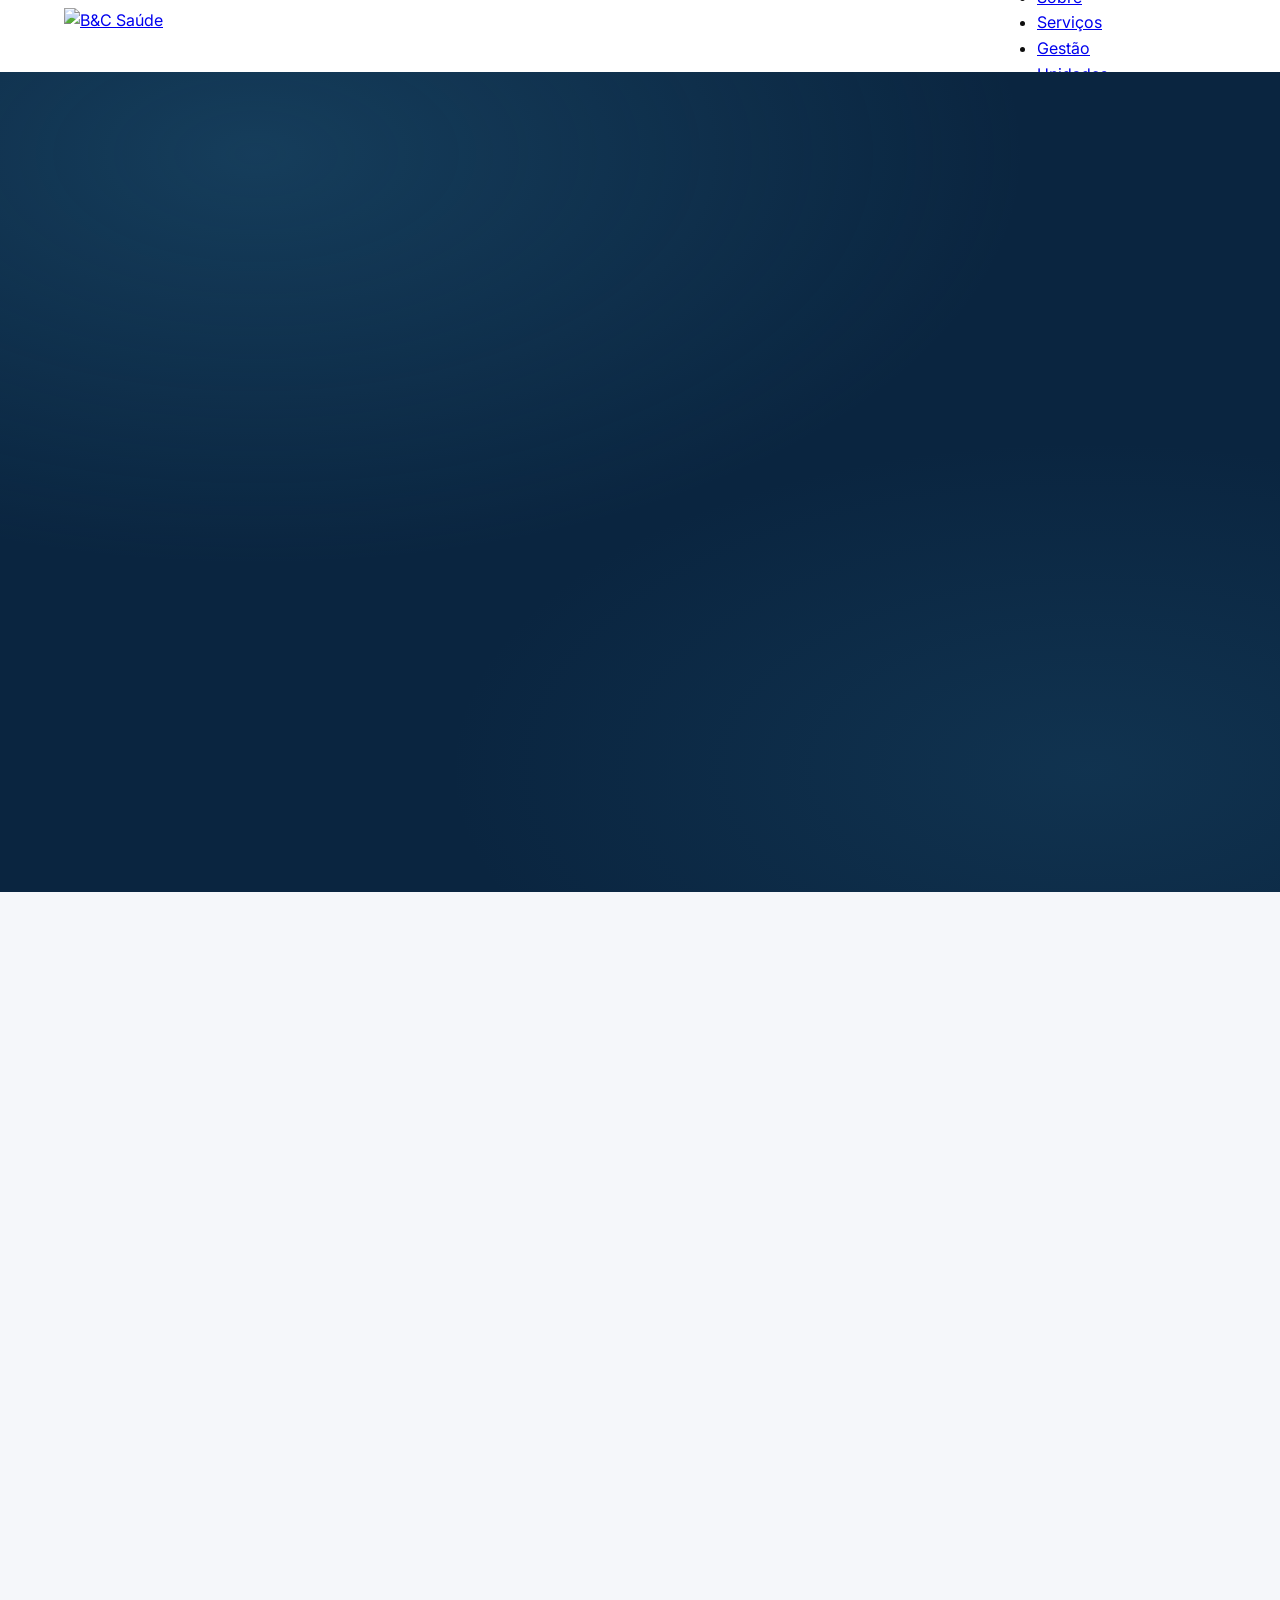
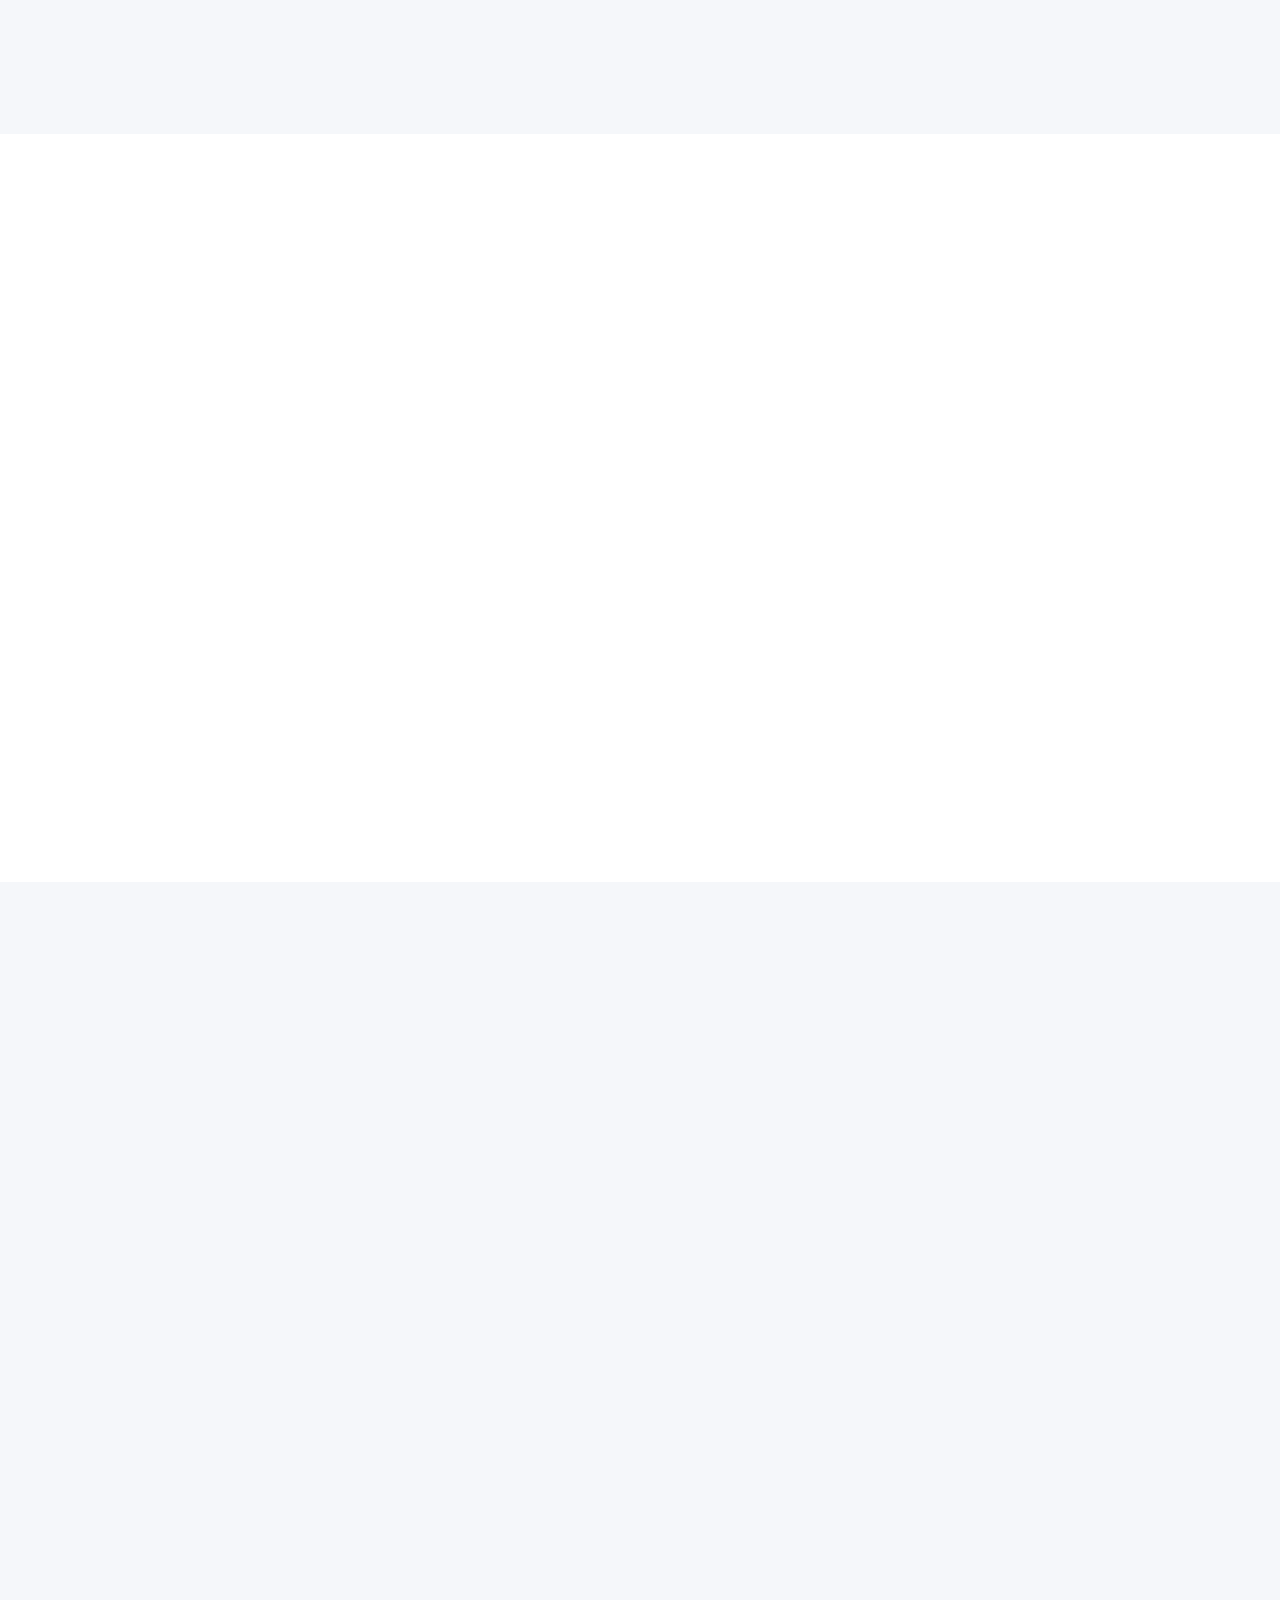
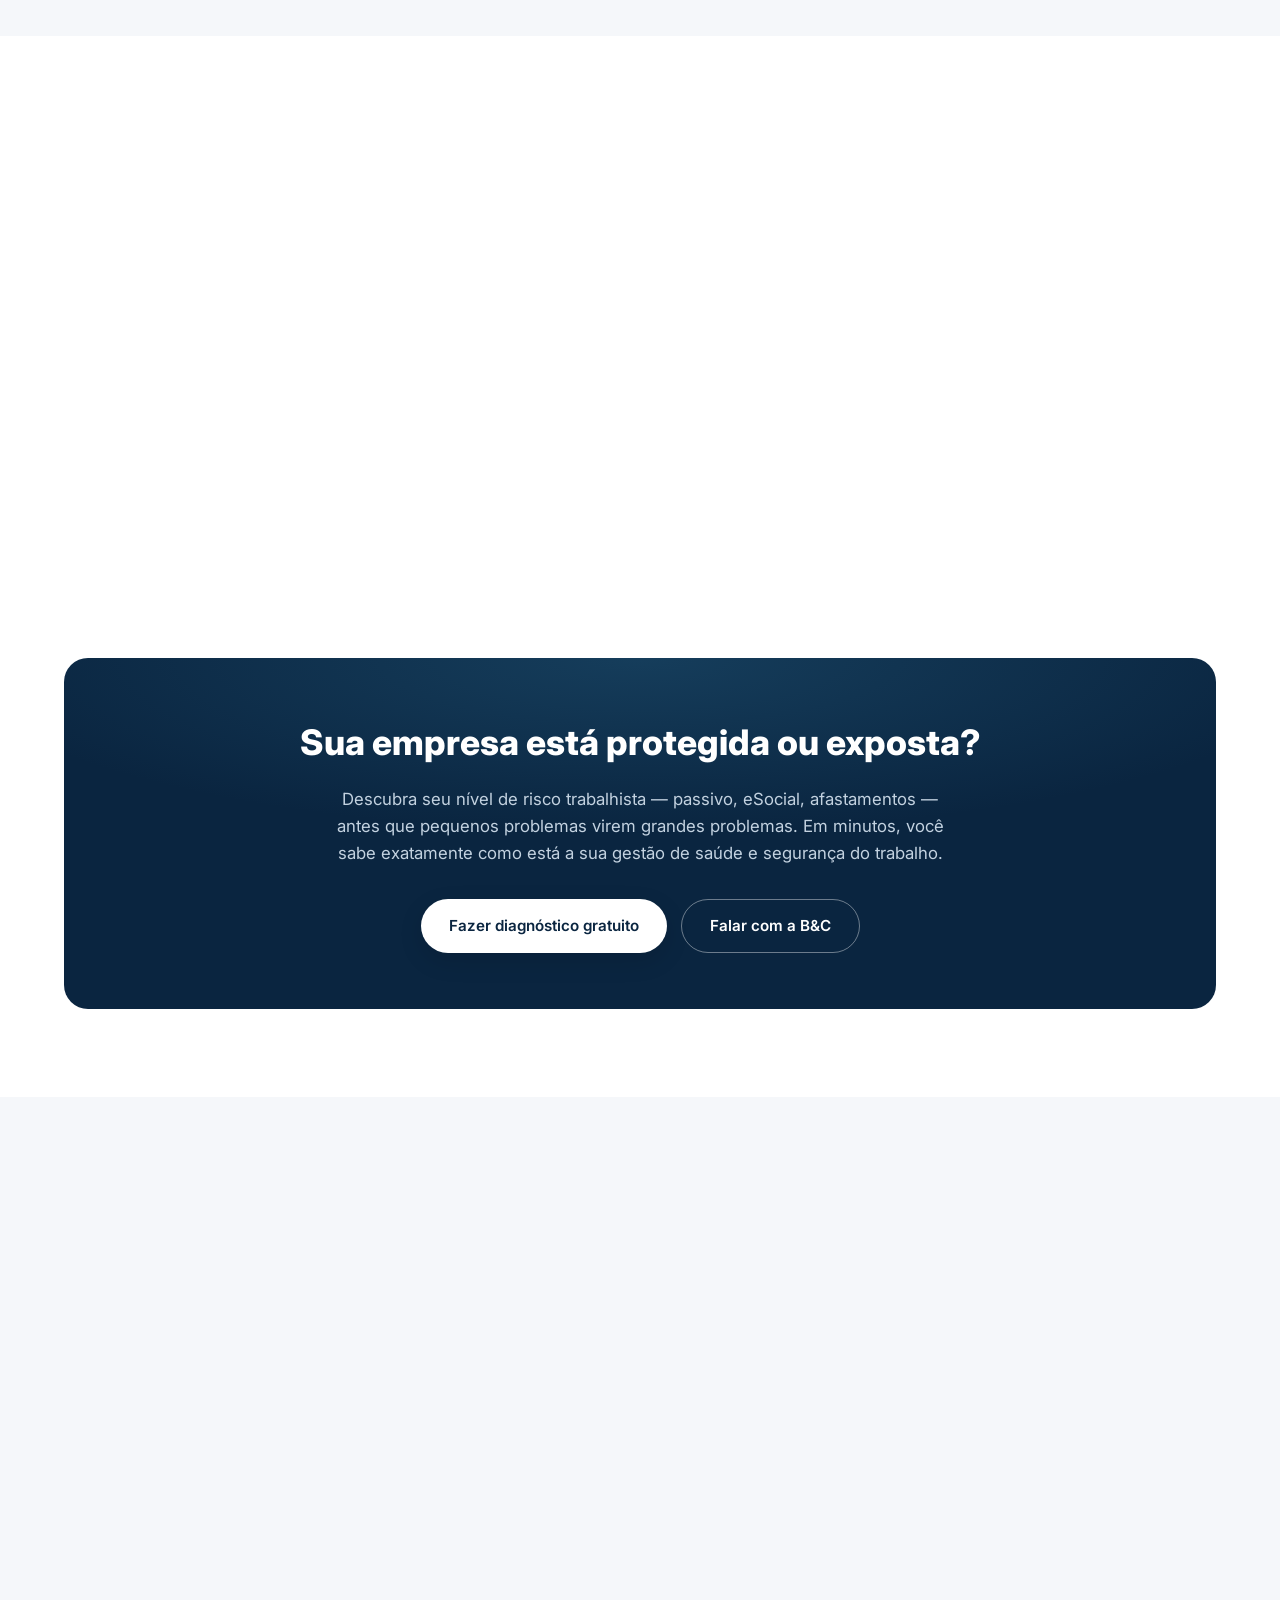
==== commit 8d0b81fb: "deploy: static HTML - no React, no build, no JS dependencies" ====
--- a/index.html
+++ b/index.html
@@ -1,16 +1,1293 @@
 <!DOCTYPE html>
 <html lang="pt-BR">
-  <head>
-    <meta charset="UTF-8" />
-    <meta name="viewport" content="width=device-width, initial-scale=1.0" />
-    <title>B&C Saúde — Medicina do Trabalho com inteligência pericial</title>
-    <meta name="description" content="B&C Saúde - Medicina do Trabalho, Segurança do Trabalho e Perícia Médica para empresas em todo Mato Grosso do Sul." />
-    <link rel="icon" type="image/svg+xml" href="./favicon.svg" />
-    <link href="https://fonts.googleapis.com/css2?family=Inter:wght@400;500;600;700;800&display=swap" rel="stylesheet" />
-    <script type="module" crossorigin src="./assets/index-BRARo_QL.js"></script>
-    <link rel="stylesheet" crossorigin href="./assets/style-s5WvzWdp.css">
-  </head>
-  <body>
-    <div id="root"></div>
-  </body>
-</html>
+<head>
+<meta charset="UTF-8" />
+<meta name="viewport" content="width=device-width, initial-scale=1.0" />
+<title>B&C Saúde — Medicina do Trabalho com inteligência pericial</title>
+<meta name="description" content="Consultoria em Medicina do Trabalho, Segurança do Trabalho e Perícia Médica." />
+<link rel="icon" type="image/svg+xml" href="./favicon.svg" />
+<link href="https://fonts.googleapis.com/css2?family=Inter:wght@400;500;600;700;800&display=swap" rel="stylesheet" />
+<style>
+        :root{
+          --petroleo:#0a2540;
+          --petroleo-medio:#1b3a5c;
+          --petroleo-claro:#2a5278;
+          --preto:#0d0d0d;
+          --branco:#ffffff;
+          --offwhite:#f5f7fa;
+          --accent:#2a6a8e;
+          --accent-claro:#3d8ab5;
+          --cinza:#5b6b7a;
+          --cinza-claro:#e8edf2;
+          --borda:#dfe6ec;
+          --shadow:0 6px 24px rgba(10,37,64,.08);
+          --shadow-lg:0 12px 40px rgba(10,37,64,.14);
+          --radius:14px;
+          --transition:all .25s ease;
+        }
+        *{margin:0;padding:0;box-sizing:border-box}
+        html{scroll-behavior:smooth}
+        body{font-family:'Inter',system-ui,-apple-system,sans-serif;color:var(--preto);background:var(--branco);line-height:1.6}
+        .bc-container{max-width:1200px;margin:0 auto;padding:0 24px}
+        .bc-section{padding:88px 0}
+        .section-light{background:var(--offwhite)}
+        .section-light-soft{background:#fafbfd}
+        .section-dark{background:var(--petroleo);color:#fff}
+        .section-head{margin-bottom:48px}
+        .section-head.center{text-align:center}
+        .section-eyebrow{display:inline-block;font-size:.8rem;font-weight:700;letter-spacing:.14em;text-transform:uppercase;color:var(--accent);margin-bottom:12px}
+        .section-title{font-size:2.3rem;font-weight:800;line-height:1.2;color:var(--petroleo);margin-bottom:12px}
+        .section-dark .section-title{color:#fff}
+        .section-sub{font-size:1.1rem;color:var(--cinza);max-width:680px}
+        .section-head.center .section-sub{margin:0 auto}
+        .reveal{opacity:0;transform:translateY(24px);transition:opacity .7s ease,transform .7s ease}
+        .reveal.revealed{opacity:1;transform:none}
+
+        /* ===== HEADER ===== */
+        .bc-header{position:fixed;top:0;left:0;right:0;z-index:1000;background:rgba(10,37,64,.92);backdrop-filter:blur(10px);transition:var(--transition)}
+        .bc-header.scrolled{box-shadow:0 4px 20px rgba(0,0,0,.25)}
+        .bc-nav{display:flex;align-items:center;justify-content:space-between;height:72px}
+        .logo-wrap{display:flex;align-items:center;gap:12px}
+        .logo-img{height:56px;width:auto;background:transparent;padding:0;border-radius:0;box-shadow:none;transition:var(--transition)}
+        .logo-img:hover{transform:scale(1.03);box-shadow:0 4px 20px rgba(0,0,0,.3)}
+        .logo-text-fallback{display:flex;align-items:center;gap:8px;background:var(--branco);padding:8px 16px;border-radius:14px;box-shadow:0 2px 12px rgba(0,0,0,.2);font-weight:800;font-size:1.3rem;color:var(--petroleo)}
+        .logo-text-fallback span:last-child{color:var(--accent);font-weight:600;font-size:1rem}
+        .nav-links{display:flex;align-items:center;gap:28px;list-style:none}
+        .nav-links a{color:#d7e3ee;text-decoration:none;font-size:.92rem;font-weight:500;transition:var(--transition)}
+        .nav-links a:hover{color:#fff}
+        .nav-cta{background:var(--accent);color:#fff !important;padding:10px 20px;border-radius:999px;font-weight:600}
+        .nav-cta:hover{background:var(--accent-claro)}
+        .menu-toggle{display:none;background:none;border:none;color:#fff;font-size:1.6rem;cursor:pointer}
+        .nav-links.open{display:flex;flex-direction:column;position:absolute;top:72px;left:0;right:0;background:var(--petroleo);padding:20px 24px;gap:16px;box-shadow:0 12px 30px rgba(0,0,0,.3)}
+        @media(max-width:900px){.nav-links{display:none}.menu-toggle{display:block}}
+
+        /* ===== HERO ===== */
+        .hero{position:relative;padding:180px 0 120px;background:var(--petroleo);overflow:hidden}
+        .hero::before{content:'';position:absolute;inset:0;background:
+          radial-gradient(ellipse 60% 50% at 20% 10%,rgba(42,106,142,.35),transparent),
+          radial-gradient(ellipse 50% 40% at 85% 85%,rgba(42,106,142,.2),transparent)}
+        .hero-grid{position:relative;display:grid;grid-template-columns:1.15fr .85fr;gap:56px;align-items:center}
+        .hero-badge{display:inline-flex;align-items:center;gap:8px;background:rgba(255,255,255,.1);border:1px solid rgba(255,255,255,.2);color:#d7e3ee;padding:8px 16px;border-radius:999px;font-size:.8rem;font-weight:600;letter-spacing:.05em;text-transform:uppercase;margin-bottom:24px}
+        .hero h1{font-size:3.1rem;font-weight:800;line-height:1.15;color:#fff;margin-bottom:20px}
+        .hero h1 em{font-style:normal;color:var(--accent-claro)}
+        .hero p{font-size:1.15rem;color:#c3d2e0;max-width:560px;margin-bottom:32px}
+        .hero-actions{display:flex;flex-wrap:wrap;gap:14px;margin-bottom:40px}
+        .btn{display:inline-flex;align-items:center;justify-content:center;gap:8px;padding:14px 28px;border-radius:999px;font-weight:600;font-size:.95rem;text-decoration:none;transition:var(--transition);cursor:pointer;border:none}
+        .btn-primary{background:var(--accent);color:#fff;box-shadow:0 8px 24px rgba(42,106,142,.35)}
+        .btn-primary:hover{background:var(--accent-claro);transform:translateY(-2px)}
+        .btn-outline{background:transparent;color:#fff;border:1.5px solid rgba(255,255,255,.4)}
+        .btn-outline:hover{border-color:#fff;background:rgba(255,255,255,.08)}
+        .btn-light{background:#fff;color:var(--petroleo);box-shadow:0 8px 24px rgba(0,0,0,.12)}
+        .btn-light:hover{transform:translateY(-2px);box-shadow:0 12px 30px rgba(0,0,0,.18)}
+        .hero-meta{display:flex;gap:28px;flex-wrap:wrap}
+        .hero-meta-item{display:flex;align-items:center;gap:10px;color:#a9bdce;font-size:.88rem}
+        .hero-meta-item svg{color:var(--accent-claro)}
+        .hero-visual{position:relative}
+        .hero-card{background:rgba(255,255,255,.06);border:1px solid rgba(255,255,255,.14);border-radius:20px;padding:28px;backdrop-filter:blur(8px)}
+        .hero-card h3{color:#fff;font-size:1.05rem;margin-bottom:16px;display:flex;align-items:center;gap:8px}
+        .hero-card-list{list-style:none;display:flex;flex-direction:column;gap:12px}
+        .hero-card-list li{display:flex;align-items:flex-start;gap:10px;color:#c3d2e0;font-size:.92rem}
+        .hero-card-list svg{flex-shrink:0;color:var(--accent-claro);margin-top:3px}
+        @media(max-width:960px){.hero{padding:140px 0 80px}.hero-grid{grid-template-columns:1fr;gap:40px}.hero h1{font-size:2.2rem}}
+
+        /* ===== SOBRE ===== */
+        .sobre-grid{display:grid;grid-template-columns:1.05fr .95fr;gap:56px;align-items:center}
+        .sobre-text p{color:var(--cinza);margin-bottom:16px;font-size:1.02rem}
+        .sobre-quote{border-left:4px solid var(--accent);padding:12px 20px;margin:24px 0;background:rgba(42,106,142,.06);border-radius:0 12px 12px 0;font-style:italic;color:var(--petroleo);font-weight:600}
+        .sobre-stats{display:grid;grid-template-columns:repeat(2,1fr);gap:16px;margin-top:28px}
+        .stat-card{background:#fff;border:1px solid var(--borda);border-radius:var(--radius);padding:20px;text-align:center;box-shadow:var(--shadow)}
+        .stat-num{font-size:2rem;font-weight:800;color:var(--petroleo)}
+        .stat-label{font-size:.82rem;color:var(--cinza);font-weight:600;text-transform:uppercase;letter-spacing:.06em;margin-top:4px}
+        .sobre-box{border-radius:20px;overflow:hidden;box-shadow:var(--shadow-lg);background:var(--petroleo)}
+        .sobre-box-img{width:100%;height:260px;object-fit:cover;display:block}
+        .sobre-box-caption{position:absolute;bottom:0;left:0;right:0;background:linear-gradient(transparent,rgba(10,37,64,.85));color:#fff;padding:40px 20px 14px;font-size:.85rem}
+        .sobre-box{position:relative}
+        @media(max-width:960px){.sobre-grid{grid-template-columns:1fr;gap:40px}}
+
+        /* ===== CONFIANCA ===== */
+        .conf-grid{display:grid;grid-template-columns:repeat(3,1fr);gap:24px}
+        .conf-card{background:#fff;border:1px solid var(--borda);border-radius:var(--radius);padding:28px;text-align:center;box-shadow:var(--shadow);transition:var(--transition)}
+        .conf-card:hover{transform:translateY(-4px);box-shadow:var(--shadow-lg)}
+        .conf-icon{width:56px;height:56px;margin:0 auto 16px;border-radius:14px;background:rgba(42,106,142,.1);display:flex;align-items:center;justify-content:center;color:var(--accent)}
+        .conf-card h3{font-size:1.05rem;color:var(--petroleo);margin-bottom:8px}
+        .conf-card p{font-size:.9rem;color:var(--cinza)}
+        @media(max-width:960px){.conf-grid{grid-template-columns:1fr;gap:16px}}
+
+        /* ===== SERVICOS ===== */
+        .services-grid{display:grid;grid-template-columns:repeat(3,1fr);gap:24px}
+        .service-card{background:#fff;border:1px solid var(--borda);border-radius:var(--radius);overflow:hidden;box-shadow:var(--shadow);transition:var(--transition);display:flex;flex-direction:column}
+        .service-card:hover{transform:translateY(-6px);box-shadow:var(--shadow-lg)}
+        .service-img{width:100%;height:180px;object-fit:cover;display:block}
+        .service-body{padding:24px}
+        .service-body h3{font-size:1.15rem;color:var(--petroleo);margin-bottom:8px}
+        .service-body p{font-size:.92rem;color:var(--cinza);margin-bottom:12px}
+        .service-list{list-style:none;display:flex;flex-direction:column;gap:8px;margin-bottom:16px}
+        .service-list li{display:flex;align-items:flex-start;gap:8px;font-size:.88rem;color:var(--petroleo-medio)}
+        .service-list svg{flex-shrink:0;color:var(--accent);margin-top:2px}
+        .service-link{color:var(--accent);font-weight:600;font-size:.9rem;text-decoration:none}
+        .service-link:hover{color:var(--accent-claro)}
+        @media(max-width:960px){.services-grid{grid-template-columns:1fr;gap:16px}}
+
+        /* ===== GESTAO ===== */
+        .gestao-box{background:var(--petroleo);border-radius:24px;padding:56px;color:#fff;position:relative;overflow:hidden}
+        .gestao-box::before{content:'';position:absolute;inset:0;background:radial-gradient(ellipse 60% 50% at 85% 20%,rgba(42,106,142,.4),transparent)}
+        .gestao-grid{position:relative;display:grid;grid-template-columns:1.1fr .9fr;gap:48px;align-items:center}
+        .gestao-box h2{font-size:2rem;font-weight:800;margin-bottom:16px}
+        .gestao-box h2 em{font-style:normal;color:var(--accent-claro)}
+        .gestao-box p{color:#c3d2e0;margin-bottom:24px;max-width:480px}
+        .gestao-list{list-style:none;display:flex;flex-direction:column;gap:12px}
+        .gestao-list li{display:flex;align-items:flex-start;gap:10px;color:#d7e3ee;font-size:.95rem}
+        .gestao-list svg{flex-shrink:0;color:var(--accent-claro);margin-top:3px}
+        @media(max-width:960px){.gestao-grid{grid-template-columns:1fr;gap:32px}.gestao-box{padding:36px 24px}}
+
+        /* ===== CTA ===== */
+        .cta-box{background:var(--petroleo);border-radius:24px;padding:56px;text-align:center;color:#fff;position:relative;overflow:hidden}
+        .cta-box::before{content:'';position:absolute;inset:0;background:radial-gradient(ellipse 60% 50% at 50% 0%,rgba(42,106,142,.35),transparent)}
+        .cta-box h2{position:relative;font-size:2.2rem;font-weight:800;margin-bottom:16px}
+        .cta-box p{position:relative;color:#c3d2e0;max-width:640px;margin:0 auto 32px;font-size:1.05rem}
+        .cta-actions{position:relative;display:flex;justify-content:center;gap:14px;flex-wrap:wrap}
+        @media(max-width:960px){.cta-box{padding:36px 24px}.cta-box h2{font-size:1.7rem}}
+
+        /* ===== UNIDADES ===== */
+        .units-grid{display:grid;grid-template-columns:repeat(3,1fr);gap:24px}
+        .unit-card{background:#fff;border:1px solid var(--borda);border-radius:var(--radius);overflow:hidden;box-shadow:var(--shadow);transition:var(--transition)}
+        .unit-card:hover{transform:translateY(-4px);box-shadow:var(--shadow-lg)}
+        .unit-img{width:100%;height:160px;object-fit:cover;display:block}
+        .unit-body{padding:20px}
+        .unit-body h4{color:var(--petroleo);font-size:1.05rem;margin-bottom:6px}
+        .unit-body p{color:var(--cinza);font-size:.88rem}
+        @media(max-width:960px){.units-grid{grid-template-columns:1fr;gap:16px}}
+
+        /* ===== CONTATO ===== */
+        .contact-grid{display:grid;grid-template-columns:.9fr 1.1fr;gap:56px;align-items:start}
+        .contact-info h3{font-size:1.5rem;color:#fff;margin-bottom:12px}
+        .contact-info>p{color:#c3d2e0;margin-bottom:28px}
+        .contact-item{display:flex;align-items:flex-start;gap:14px;margin-bottom:20px}
+        .contact-icon{width:44px;height:44px;border-radius:12px;background:rgba(255,255,255,.08);display:flex;align-items:center;justify-content:center;color:var(--accent-claro);flex-shrink:0}
+        .contact-item h4{color:#fff;font-size:.9rem;margin-bottom:2px}
+        .contact-item a{color:#c3d2e0;text-decoration:none;font-size:.92rem}
+        .contact-item a:hover{color:#fff}
+        .contact-form{background:#fff;border-radius:20px;padding:32px;box-shadow:var(--shadow-lg)}
+        .contact-form h3{color:var(--petroleo);font-size:1.3rem;margin-bottom:20px}
+        .form-grid{display:grid;grid-template-columns:1fr 1fr;gap:16px}
+        .form-field{display:flex;flex-direction:column;gap:6px}
+        .form-field.full{grid-column:1/-1}
+        .form-field label{font-size:.82rem;font-weight:600;color:var(--petroleo-medio)}
+        .form-field input,.form-field textarea{border:1px solid var(--borda);border-radius:10px;padding:12px 14px;font-size:.95rem;font-family:inherit;color:#0d0d0d;background:#fff;transition:var(--transition)}
+        .form-field input:focus,.form-field textarea:focus{outline:none;border-color:var(--accent);box-shadow:0 0 0 3px rgba(42,106,142,.15)}
+        .form-field textarea{min-height:110px;resize:vertical}
+        .btn-row{display:flex;gap:12px;flex-wrap:wrap;margin-top:20px}
+        .btn-whatsapp{background:#25d366;color:#fff}
+        .btn-whatsapp:hover{background:#1ebe5b;transform:translateY(-2px)}
+        @media(max-width:960px){.contact-grid{grid-template-columns:1fr;gap:40px}.form-grid{grid-template-columns:1fr}}
+
+        /* ===== FOOTER ===== */
+        .bc-footer{background:#071a2e;color:#a9bdce;padding:56px 0 0}
+        .footer-grid{display:grid;grid-template-columns:1.4fr 1fr 1fr;gap:48px;padding-bottom:40px}
+        .footer-brand img{height:48px;width:auto;margin-bottom:16px}
+        .footer-brand p{font-size:.9rem;max-width:320px}
+        .footer-col h4{color:#fff;font-size:.95rem;margin-bottom:16px;letter-spacing:.04em;text-transform:uppercase}
+        .footer-col a{display:block;color:#a9bdce;text-decoration:none;font-size:.9rem;margin-bottom:10px}
+        .footer-col a:hover{color:#fff}
+        .footer-bottom{border-top:1px solid rgba(255,255,255,.08);padding:20px 0;text-align:center;font-size:.82rem;color:#6d8296}
+        @media(max-width:960px){.footer-grid{grid-template-columns:1fr;gap:32px}}
+
+        /* ===== FLOAT WHATSAPP ===== */
+        .float-main{position:fixed;bottom:24px;right:24px;z-index:9999;width:60px;height:60px;border-radius:50%;background:#25d366;color:#fff;border:none;cursor:pointer;display:flex;align-items:center;justify-content:center;box-shadow:0 8px 24px rgba(37,211,102,.45);transition:transform .25s ease,box-shadow .25s ease}
+        .float-main:hover{transform:scale(1.08);box-shadow:0 12px 30px rgba(37,211,102,.55)}
+        .float-menu{position:fixed;bottom:96px;right:24px;z-index:9999;background:#fff;border-radius:16px;box-shadow:var(--shadow-lg);overflow:hidden;min-width:220px;animation:fadeUp .25s ease}
+        @keyframes fadeUp{from{opacity:0;transform:translateY(12px)}to{opacity:1;transform:none}}
+        .float-menu a{display:flex;align-items:center;gap:12px;padding:14px 18px;color:var(--petroleo);text-decoration:none;font-size:.92rem;font-weight:600;border-bottom:1px solid var(--borda);transition:background .2s}
+        .float-menu a:last-child{border-bottom:none}
+        .float-menu a:hover{background:var(--offwhite)}
+        .float-menu svg{color:var(--accent)}
+      </style>
+</head>
+<body>
+<div class="min-h-screen bg-white">
+      <style>
+        :root{
+          --petroleo:#0a2540;
+          --petroleo-medio:#1b3a5c;
+          --petroleo-claro:#2a5278;
+          --preto:#0d0d0d;
+          --branco:#ffffff;
+          --offwhite:#f5f7fa;
+          --accent:#2a6a8e;
+          --accent-claro:#3d8ab5;
+          --cinza:#5b6b7a;
+          --cinza-claro:#e8edf2;
+          --borda:#dfe6ec;
+          --shadow:0 6px 24px rgba(10,37,64,.08);
+          --shadow-lg:0 12px 40px rgba(10,37,64,.14);
+          --radius:14px;
+          --transition:all .25s ease;
+        }
+        *{margin:0;padding:0;box-sizing:border-box}
+        html{scroll-behavior:smooth}
+        body{font-family:'Inter',system-ui,-apple-system,sans-serif;color:var(--preto);background:var(--branco);line-height:1.6}
+        .bc-container{max-width:1200px;margin:0 auto;padding:0 24px}
+        .bc-section{padding:88px 0}
+        .section-light{background:var(--offwhite)}
+        .section-light-soft{background:#fafbfd}
+        .section-dark{background:var(--petroleo);color:#fff}
+        .section-head{margin-bottom:48px}
+        .section-head.center{text-align:center}
+        .section-eyebrow{display:inline-block;font-size:.8rem;font-weight:700;letter-spacing:.14em;text-transform:uppercase;color:var(--accent);margin-bottom:12px}
+        .section-title{font-size:2.3rem;font-weight:800;line-height:1.2;color:var(--petroleo);margin-bottom:12px}
+        .section-dark .section-title{color:#fff}
+        .section-sub{font-size:1.1rem;color:var(--cinza);max-width:680px}
+        .section-head.center .section-sub{margin:0 auto}
+        .reveal{opacity:0;transform:translateY(24px);transition:opacity .7s ease,transform .7s ease}
+        .reveal.revealed{opacity:1;transform:none}
+
+        /* ===== HEADER ===== */
+        .bc-header{position:fixed;top:0;left:0;right:0;z-index:1000;background:rgba(10,37,64,.92);backdrop-filter:blur(10px);transition:var(--transition)}
+        .bc-header.scrolled{box-shadow:0 4px 20px rgba(0,0,0,.25)}
+        .bc-nav{display:flex;align-items:center;justify-content:space-between;height:72px}
+        .logo-wrap{display:flex;align-items:center;gap:12px}
+        .logo-img{height:56px;width:auto;background:transparent;padding:0;border-radius:0;box-shadow:none;transition:var(--transition)}
+        .logo-img:hover{transform:scale(1.03);box-shadow:0 4px 20px rgba(0,0,0,.3)}
+        .logo-text-fallback{display:flex;align-items:center;gap:8px;background:var(--branco);padding:8px 16px;border-radius:14px;box-shadow:0 2px 12px rgba(0,0,0,.2);font-weight:800;font-size:1.3rem;color:var(--petroleo)}
+        .logo-text-fallback span:last-child{color:var(--accent);font-weight:600;font-size:1rem}
+        .nav-links{display:flex;align-items:center;gap:28px;list-style:none}
+        .nav-links a{color:#d7e3ee;text-decoration:none;font-size:.92rem;font-weight:500;transition:var(--transition)}
+        .nav-links a:hover{color:#fff}
+        .nav-cta{background:var(--accent);color:#fff !important;padding:10px 20px;border-radius:999px;font-weight:600}
+        .nav-cta:hover{background:var(--accent-claro)}
+        .menu-toggle{display:none;background:none;border:none;color:#fff;font-size:1.6rem;cursor:pointer}
+        .nav-links.open{display:flex;flex-direction:column;position:absolute;top:72px;left:0;right:0;background:var(--petroleo);padding:20px 24px;gap:16px;box-shadow:0 12px 30px rgba(0,0,0,.3)}
+        @media(max-width:900px){.nav-links{display:none}.menu-toggle{display:block}}
+
+        /* ===== HERO ===== */
+        .hero{position:relative;padding:180px 0 120px;background:var(--petroleo);overflow:hidden}
+        .hero::before{content:'';position:absolute;inset:0;background:
+          radial-gradient(ellipse 60% 50% at 20% 10%,rgba(42,106,142,.35),transparent),
+          radial-gradient(ellipse 50% 40% at 85% 85%,rgba(42,106,142,.2),transparent)}
+        .hero-grid{position:relative;display:grid;grid-template-columns:1.15fr .85fr;gap:56px;align-items:center}
+        .hero-badge{display:inline-flex;align-items:center;gap:8px;background:rgba(255,255,255,.1);border:1px solid rgba(255,255,255,.2);color:#d7e3ee;padding:8px 16px;border-radius:999px;font-size:.8rem;font-weight:600;letter-spacing:.05em;text-transform:uppercase;margin-bottom:24px}
+        .hero h1{font-size:3.1rem;font-weight:800;line-height:1.15;color:#fff;margin-bottom:20px}
+        .hero h1 em{font-style:normal;color:var(--accent-claro)}
+        .hero p{font-size:1.15rem;color:#c3d2e0;max-width:560px;margin-bottom:32px}
+        .hero-actions{display:flex;flex-wrap:wrap;gap:14px;margin-bottom:40px}
+        .btn{display:inline-flex;align-items:center;justify-content:center;gap:8px;padding:14px 28px;border-radius:999px;font-weight:600;font-size:.95rem;text-decoration:none;transition:var(--transition);cursor:pointer;border:none}
+        .btn-primary{background:var(--accent);color:#fff;box-shadow:0 8px 24px rgba(42,106,142,.35)}
+        .btn-primary:hover{background:var(--accent-claro);transform:translateY(-2px)}
+        .btn-outline{background:transparent;color:#fff;border:1.5px solid rgba(255,255,255,.4)}
+        .btn-outline:hover{border-color:#fff;background:rgba(255,255,255,.08)}
+        .btn-light{background:#fff;color:var(--petroleo);box-shadow:0 8px 24px rgba(0,0,0,.12)}
+        .btn-light:hover{transform:translateY(-2px);box-shadow:0 12px 30px rgba(0,0,0,.18)}
+        .hero-meta{display:flex;gap:28px;flex-wrap:wrap}
+        .hero-meta-item{display:flex;align-items:center;gap:10px;color:#a9bdce;font-size:.88rem}
+        .hero-meta-item svg{color:var(--accent-claro)}
+        .hero-visual{position:relative}
+        .hero-card{background:rgba(255,255,255,.06);border:1px solid rgba(255,255,255,.14);border-radius:20px;padding:28px;backdrop-filter:blur(8px)}
+        .hero-card h3{color:#fff;font-size:1.05rem;margin-bottom:16px;display:flex;align-items:center;gap:8px}
+        .hero-card-list{list-style:none;display:flex;flex-direction:column;gap:12px}
+        .hero-card-list li{display:flex;align-items:flex-start;gap:10px;color:#c3d2e0;font-size:.92rem}
+        .hero-card-list svg{flex-shrink:0;color:var(--accent-claro);margin-top:3px}
+        @media(max-width:960px){.hero{padding:140px 0 80px}.hero-grid{grid-template-columns:1fr;gap:40px}.hero h1{font-size:2.2rem}}
+
+        /* ===== SOBRE ===== */
+        .sobre-grid{display:grid;grid-template-columns:1.05fr .95fr;gap:56px;align-items:center}
+        .sobre-text p{color:var(--cinza);margin-bottom:16px;font-size:1.02rem}
+        .sobre-quote{border-left:4px solid var(--accent);padding:12px 20px;margin:24px 0;background:rgba(42,106,142,.06);border-radius:0 12px 12px 0;font-style:italic;color:var(--petroleo);font-weight:600}
+        .sobre-stats{display:grid;grid-template-columns:repeat(2,1fr);gap:16px;margin-top:28px}
+        .stat-card{background:#fff;border:1px solid var(--borda);border-radius:var(--radius);padding:20px;text-align:center;box-shadow:var(--shadow)}
+        .stat-num{font-size:2rem;font-weight:800;color:var(--petroleo)}
+        .stat-label{font-size:.82rem;color:var(--cinza);font-weight:600;text-transform:uppercase;letter-spacing:.06em;margin-top:4px}
+        .sobre-box{border-radius:20px;overflow:hidden;box-shadow:var(--shadow-lg);background:var(--petroleo)}
+        .sobre-box-img{width:100%;height:260px;object-fit:cover;display:block}
+        .sobre-box-caption{position:absolute;bottom:0;left:0;right:0;background:linear-gradient(transparent,rgba(10,37,64,.85));color:#fff;padding:40px 20px 14px;font-size:.85rem}
+        .sobre-box{position:relative}
+        @media(max-width:960px){.sobre-grid{grid-template-columns:1fr;gap:40px}}
+
+        /* ===== CONFIANCA ===== */
+        .conf-grid{display:grid;grid-template-columns:repeat(3,1fr);gap:24px}
+        .conf-card{background:#fff;border:1px solid var(--borda);border-radius:var(--radius);padding:28px;text-align:center;box-shadow:var(--shadow);transition:var(--transition)}
+        .conf-card:hover{transform:translateY(-4px);box-shadow:var(--shadow-lg)}
+        .conf-icon{width:56px;height:56px;margin:0 auto 16px;border-radius:14px;background:rgba(42,106,142,.1);display:flex;align-items:center;justify-content:center;color:var(--accent)}
+        .conf-card h3{font-size:1.05rem;color:var(--petroleo);margin-bottom:8px}
+        .conf-card p{font-size:.9rem;color:var(--cinza)}
+        @media(max-width:960px){.conf-grid{grid-template-columns:1fr;gap:16px}}
+
+        /* ===== SERVICOS ===== */
+        .services-grid{display:grid;grid-template-columns:repeat(3,1fr);gap:24px}
+        .service-card{background:#fff;border:1px solid var(--borda);border-radius:var(--radius);overflow:hidden;box-shadow:var(--shadow);transition:var(--transition);display:flex;flex-direction:column}
+        .service-card:hover{transform:translateY(-6px);box-shadow:var(--shadow-lg)}
+        .service-img{width:100%;height:180px;object-fit:cover;display:block}
+        .service-body{padding:24px}
+        .service-body h3{font-size:1.15rem;color:var(--petroleo);margin-bottom:8px}
+        .service-body p{font-size:.92rem;color:var(--cinza);margin-bottom:12px}
+        .service-list{list-style:none;display:flex;flex-direction:column;gap:8px;margin-bottom:16px}
+        .service-list li{display:flex;align-items:flex-start;gap:8px;font-size:.88rem;color:var(--petroleo-medio)}
+        .service-list svg{flex-shrink:0;color:var(--accent);margin-top:2px}
+        .service-link{color:var(--accent);font-weight:600;font-size:.9rem;text-decoration:none}
+        .service-link:hover{color:var(--accent-claro)}
+        @media(max-width:960px){.services-grid{grid-template-columns:1fr;gap:16px}}
+
+        /* ===== GESTAO ===== */
+        .gestao-box{background:var(--petroleo);border-radius:24px;padding:56px;color:#fff;position:relative;overflow:hidden}
+        .gestao-box::before{content:'';position:absolute;inset:0;background:radial-gradient(ellipse 60% 50% at 85% 20%,rgba(42,106,142,.4),transparent)}
+        .gestao-grid{position:relative;display:grid;grid-template-columns:1.1fr .9fr;gap:48px;align-items:center}
+        .gestao-box h2{font-size:2rem;font-weight:800;margin-bottom:16px}
+        .gestao-box h2 em{font-style:normal;color:var(--accent-claro)}
+        .gestao-box p{color:#c3d2e0;margin-bottom:24px;max-width:480px}
+        .gestao-list{list-style:none;display:flex;flex-direction:column;gap:12px}
+        .gestao-list li{display:flex;align-items:flex-start;gap:10px;color:#d7e3ee;font-size:.95rem}
+        .gestao-list svg{flex-shrink:0;color:var(--accent-claro);margin-top:3px}
+        @media(max-width:960px){.gestao-grid{grid-template-columns:1fr;gap:32px}.gestao-box{padding:36px 24px}}
+
+        /* ===== CTA ===== */
+        .cta-box{background:var(--petroleo);border-radius:24px;padding:56px;text-align:center;color:#fff;position:relative;overflow:hidden}
+        .cta-box::before{content:'';position:absolute;inset:0;background:radial-gradient(ellipse 60% 50% at 50% 0%,rgba(42,106,142,.35),transparent)}
+        .cta-box h2{position:relative;font-size:2.2rem;font-weight:800;margin-bottom:16px}
+        .cta-box p{position:relative;color:#c3d2e0;max-width:640px;margin:0 auto 32px;font-size:1.05rem}
+        .cta-actions{position:relative;display:flex;justify-content:center;gap:14px;flex-wrap:wrap}
+        @media(max-width:960px){.cta-box{padding:36px 24px}.cta-box h2{font-size:1.7rem}}
+
+        /* ===== UNIDADES ===== */
+        .units-grid{display:grid;grid-template-columns:repeat(3,1fr);gap:24px}
+        .unit-card{background:#fff;border:1px solid var(--borda);border-radius:var(--radius);overflow:hidden;box-shadow:var(--shadow);transition:var(--transition)}
+        .unit-card:hover{transform:translateY(-4px);box-shadow:var(--shadow-lg)}
+        .unit-img{width:100%;height:160px;object-fit:cover;display:block}
+        .unit-body{padding:20px}
+        .unit-body h4{color:var(--petroleo);font-size:1.05rem;margin-bottom:6px}
+        .unit-body p{color:var(--cinza);font-size:.88rem}
+        @media(max-width:960px){.units-grid{grid-template-columns:1fr;gap:16px}}
+
+        /* ===== CONTATO ===== */
+        .contact-grid{display:grid;grid-template-columns:.9fr 1.1fr;gap:56px;align-items:start}
+        .contact-info h3{font-size:1.5rem;color:#fff;margin-bottom:12px}
+        .contact-info>p{color:#c3d2e0;margin-bottom:28px}
+        .contact-item{display:flex;align-items:flex-start;gap:14px;margin-bottom:20px}
+        .contact-icon{width:44px;height:44px;border-radius:12px;background:rgba(255,255,255,.08);display:flex;align-items:center;justify-content:center;color:var(--accent-claro);flex-shrink:0}
+        .contact-item h4{color:#fff;font-size:.9rem;margin-bottom:2px}
+        .contact-item a{color:#c3d2e0;text-decoration:none;font-size:.92rem}
+        .contact-item a:hover{color:#fff}
+        .contact-form{background:#fff;border-radius:20px;padding:32px;box-shadow:var(--shadow-lg)}
+        .contact-form h3{color:var(--petroleo);font-size:1.3rem;margin-bottom:20px}
+        .form-grid{display:grid;grid-template-columns:1fr 1fr;gap:16px}
+        .form-field{display:flex;flex-direction:column;gap:6px}
+        .form-field.full{grid-column:1/-1}
+        .form-field label{font-size:.82rem;font-weight:600;color:var(--petroleo-medio)}
+        .form-field input,.form-field textarea{border:1px solid var(--borda);border-radius:10px;padding:12px 14px;font-size:.95rem;font-family:inherit;color:#0d0d0d;background:#fff;transition:var(--transition)}
+        .form-field input:focus,.form-field textarea:focus{outline:none;border-color:var(--accent);box-shadow:0 0 0 3px rgba(42,106,142,.15)}
+        .form-field textarea{min-height:110px;resize:vertical}
+        .btn-row{display:flex;gap:12px;flex-wrap:wrap;margin-top:20px}
+        .btn-whatsapp{background:#25d366;color:#fff}
+        .btn-whatsapp:hover{background:#1ebe5b;transform:translateY(-2px)}
+        @media(max-width:960px){.contact-grid{grid-template-columns:1fr;gap:40px}.form-grid{grid-template-columns:1fr}}
+
+        /* ===== FOOTER ===== */
+        .bc-footer{background:#071a2e;color:#a9bdce;padding:56px 0 0}
+        .footer-grid{display:grid;grid-template-columns:1.4fr 1fr 1fr;gap:48px;padding-bottom:40px}
+        .footer-brand img{height:48px;width:auto;margin-bottom:16px}
+        .footer-brand p{font-size:.9rem;max-width:320px}
+        .footer-col h4{color:#fff;font-size:.95rem;margin-bottom:16px;letter-spacing:.04em;text-transform:uppercase}
+        .footer-col a{display:block;color:#a9bdce;text-decoration:none;font-size:.9rem;margin-bottom:10px}
+        .footer-col a:hover{color:#fff}
+        .footer-bottom{border-top:1px solid rgba(255,255,255,.08);padding:20px 0;text-align:center;font-size:.82rem;color:#6d8296}
+        @media(max-width:960px){.footer-grid{grid-template-columns:1fr;gap:32px}}
+
+        /* ===== FLOAT WHATSAPP ===== */
+        .float-main{position:fixed;bottom:24px;right:24px;z-index:9999;width:60px;height:60px;border-radius:50%;background:#25d366;color:#fff;border:none;cursor:pointer;display:flex;align-items:center;justify-content:center;box-shadow:0 8px 24px rgba(37,211,102,.45);transition:transform .25s ease,box-shadow .25s ease}
+        .float-main:hover{transform:scale(1.08);box-shadow:0 12px 30px rgba(37,211,102,.55)}
+        .float-menu{position:fixed;bottom:96px;right:24px;z-index:9999;background:#fff;border-radius:16px;box-shadow:var(--shadow-lg);overflow:hidden;min-width:220px;animation:fadeUp .25s ease}
+        @keyframes fadeUp{from{opacity:0;transform:translateY(12px)}to{opacity:1;transform:none}}
+        .float-menu a{display:flex;align-items:center;gap:12px;padding:14px 18px;color:var(--petroleo);text-decoration:none;font-size:.92rem;font-weight:600;border-bottom:1px solid var(--borda);transition:background .2s}
+        .float-menu a:last-child{border-bottom:none}
+        .float-menu a:hover{background:var(--offwhite)}
+        .float-menu svg{color:var(--accent)}
+      </style>
+
+      <header className=bc-header${scrolled ? ' scrolled' : ''}>
+        <div class="bc-container bc-nav">
+          <a href="#hero" class="logo-wrap">
+            <img src="https://i.imgur.com/0njUm4v.png" alt="B&C Saúde" class="logo-img" />
+          </a>
+          <button class="menu-toggle" aria-label="Menu">
+            ☰
+          </button>
+          <ul className=nav-links${menuOpen ? ' open' : ''}>
+            <li>
+              <a href="#diferencial">Diferencial</a>
+            </li>
+            <li>
+              <a href="#sobre">Sobre</a>
+            </li>
+            <li>
+              <a href="#servicos">Serviços</a>
+            </li>
+            <li>
+              <a href="#gestao">Gestão</a>
+            </li>
+            <li>
+              <a href="#unidades">Unidades</a>
+            </li>
+            <li>
+              <a href="/diagnostico" class="nav-cta">
+                Fazer Diagnóstico
+              </a>
+            </li>
+          </ul>
+        </div>
+      </header>
+
+      <section class="hero" id="hero">
+        <div class="bc-container hero-grid">
+          <div class="hero-content reveal">
+            <div class="hero-badge">15 anos no apoio às empresas</div>
+            <h1>
+              Medicina do Trabalho com <em>inteligência pericial</em> para decisões melhores
+            </h1>
+            <p>
+              Na B&C, segurança e medicina do trabalho ganham inteligência pericial. É essa
+              integração que transforma sinais de saúde em decisões melhores — com mais eficiência,
+              segurança jurídica e um ambiente de trabalho melhor.
+            </p>
+            <div class="hero-actions">
+              <a href="/diagnostico" class="btn btn-primary">
+                Fazer diagnóstico gratuito
+              </a>
+              <a href="#servicos" class="btn btn-outline">
+                Conheça os serviços
+              </a>
+            </div>
+            <div class="hero-meta">
+              <span class="hero-meta-item">
+                <svg
+                  width="18"
+                  height="18"
+                  viewBox="0 0 24 24"
+                  fill="none"
+                  stroke="currentColor"
+                  strokeWidth="2"
+                >
+                  <path d="M22 11.08V12a10 10 0 1 1-5.93-9.14" />
+                  <polyline points="22 4 12 14.01 9 11.01" />
+                </svg>
+                Resultados de Exames
+              </span>
+              <span class="hero-meta-item">
+                <svg
+                  width="18"
+                  height="18"
+                  viewBox="0 0 24 24"
+                  fill="none"
+                  stroke="currentColor"
+                  strokeWidth="2"
+                >
+                  <rect x="3" y="4" width="18" height="18" rx="2" ry="2" />
+                  <line x1="16" y1="2" x2="16" y2="6" />
+                  <line x1="8" y1="2" x2="8" y2="6" />
+                  <line x1="3" y1="10" x2="21" y2="10" />
+                </svg>
+                Agendamento de Exames
+              </span>
+            </div>
+          </div>
+          <div class="hero-visual reveal">
+            <div class="hero-card">
+              <h3>
+                <svg
+                  width="20"
+                  height="20"
+                  viewBox="0 0 24 24"
+                  fill="none"
+                  stroke="currentColor"
+                  strokeWidth="2"
+                >
+                  <path d="M12 22s8-4 8-10V5l-8-3-8 3v7c0 6 8 10 8 10z" />
+                </svg>
+                O que a B&C entrega
+              </h3>
+              <ul class="hero-card-list">
+                <li>
+                  <svg
+                    width="16"
+                    height="16"
+                    viewBox="0 0 24 24"
+                    fill="none"
+                    stroke="currentColor"
+                    strokeWidth="2"
+                  >
+                    <polyline points="20 6 9 17 4 12" />
+                  </svg>
+                  Medicina do Trabalho + Segurança + Perícia
+                </li>
+                <li>
+                  <svg
+                    width="16"
+                    height="16"
+                    viewBox="0 0 24 24"
+                    fill="none"
+                    stroke="currentColor"
+                    strokeWidth="2"
+                  >
+                    <polyline points="20 6 9 17 4 12" />
+                  </svg>
+                  PCMSO, PGR e gestão de afastamentos
+                </li>
+                <li>
+                  <svg
+                    width="16"
+                    height="16"
+                    viewBox="0 0 24 24"
+                    fill="none"
+                    stroke="currentColor"
+                    strokeWidth="2"
+                  >
+                    <polyline points="20 6 9 17 4 12" />
+                  </svg>
+                  Segurança jurídica para sua empresa
+                </li>
+                <li>
+                  <svg
+                    width="16"
+                    height="16"
+                    viewBox="0 0 24 24"
+                    fill="none"
+                    stroke="currentColor"
+                    strokeWidth="2"
+                  >
+                    <polyline points="20 6 9 17 4 12" />
+                  </svg>
+                  Atendimento em todo MS
+                </li>
+              </ul>
+            </div>
+          </div>
+        </div>
+      </section>
+
+      <section class="bc-section section-light" id="diferencial">
+        <div class="bc-container">
+          <div class="section-head center reveal">
+            <div class="section-eyebrow">Diferencial</div>
+            <h2 class="section-title">Três áreas que se completam</h2>
+            <p class="section-sub">
+              A segurança previne. A medicina do trabalho acompanha. A inteligência pericial
+              transforma sinais em decisões.
+            </p>
+          </div>
+          <div class="conf-grid">
+            <div class="conf-card reveal">
+              <div class="conf-icon">
+                <svg
+                  width="26"
+                  height="26"
+                  viewBox="0 0 24 24"
+                  fill="none"
+                  stroke="currentColor"
+                  strokeWidth="2"
+                >
+                  <path d="M12 22s8-4 8-10V5l-8-3-8 3v7c0 6 8 10 8 10z" />
+                </svg>
+              </div>
+              <h3>15 anos de experiência</h3>
+              <p>Desde 2011 no apoio à saúde e segurança do trabalho das empresas.</p>
+            </div>
+            <div class="conf-card reveal">
+              <div class="conf-icon">
+                <svg
+                  width="26"
+                  height="26"
+                  viewBox="0 0 24 24"
+                  fill="none"
+                  stroke="currentColor"
+                  strokeWidth="2"
+                >
+                  <path d="M21 10c0 7-9 13-9 13s-9-6-9-13a9 9 0 0 1 18 0z" />
+                </svg>
+              </div>
+              <h3>3 unidades em MS</h3>
+              <p>Jardim, Bonito e Bela Vista — com estrutura para atender todo o estado.</p>
+            </div>
+            <div class="conf-card reveal">
+              <div class="conf-icon">
+                <svg
+                  width="26"
+                  height="26"
+                  viewBox="0 0 24 24"
+                  fill="none"
+                  stroke="currentColor"
+                  strokeWidth="2"
+                >
+                  <path d="M22 12h-4l-3 9L9 3l-3 9H2" />
+                </svg>
+              </div>
+              <h3>Medicina + Segurança + Perícia</h3>
+              <p>Integração que transforma sinais de saúde em decisões melhores.</p>
+            </div>
+            <div class="conf-card reveal">
+              <div class="conf-icon">
+                <svg
+                  width="26"
+                  height="26"
+                  viewBox="0 0 24 24"
+                  fill="none"
+                  stroke="currentColor"
+                  strokeWidth="2"
+                >
+                  <path d="M3 21h18M5 21V7l7-4 7 4v14M9 21v-6h6v6" />
+                </svg>
+              </div>
+              <h3>+09 municípios e prefeituras</h3>
+              <p>
+                Atendimento a municípios e prefeituras, incluindo perícia médica e gestão de
+                afastamentos.
+              </p>
+            </div>
+            <div class="conf-card reveal">
+              <div class="conf-icon">
+                <svg
+                  width="26"
+                  height="26"
+                  viewBox="0 0 24 24"
+                  fill="none"
+                  stroke="currentColor"
+                  strokeWidth="2"
+                >
+                  <path d="M17 21v-2a4 4 0 0 0-4-4H5a4 4 0 0 0-4 4v2" />
+                  <circle cx="9" cy="7" r="4" />
+                  <path d="M23 21v-2a4 4 0 0 0-3-3.87M16 3.13a4 4 0 0 1 0 7.75" />
+                </svg>
+              </div>
+              <h3>Equipe de médicos e engenheiros</h3>
+              <p>
+                Profissionais habilitados (CRM, RQE e CREA) para decisões técnicas com segurança e
+                profundidade.
+              </p>
+            </div>
+            <div class="conf-card reveal">
+              <div class="conf-icon">
+                <svg
+                  width="26"
+                  height="26"
+                  viewBox="0 0 24 24"
+                  fill="none"
+                  stroke="currentColor"
+                  strokeWidth="2"
+                >
+                  <circle cx="12" cy="12" r="10" />
+                  <line x1="2" y1="12" x2="22" y2="12" />
+                  <path d="M12 2a15.3 15.3 0 0 1 4 10 15.3 15.3 0 0 1-4 10 15.3 15.3 0 0 1-4-10 15.3 15.3 0 0 1 4-10z" />
+                </svg>
+              </div>
+              <h3>Atendimento em todo MS</h3>
+              <p>
+                Estrutura para atender empresas em todo Mato Grosso do Sul, com deslocamento das
+                equipes.
+              </p>
+            </div>
+          </div>
+        </div>
+      </section>
+
+      <section class="bc-section" id="sobre">
+        <div class="bc-container">
+          <div class="section-head reveal">
+            <div class="section-eyebrow">Sobre a B&C</div>
+            <h2 class="section-title">Sobre a B&C</h2>
+          </div>
+          <div class="sobre-grid">
+            <div class="sobre-text reveal">
+              <p>
+                A B&C Saúde atua há 15 anos no apoio às empresas com consultoria em Medicina do
+                Trabalho, Segurança do Trabalho e Perícia Médica.
+              </p>
+              <p>
+                Unificamos as três áreas para manter o funcionário ativo, reduzir absenteísmo,
+                reduzir doenças e acidentes de trabalho e dar segurança jurídica à empresa.
+              </p>
+              <div class="sobre-quote">
+                "Na B&C, a saúde ocupacional não termina no PCMSO. A inteligência pericial permite
+                identificar padrões, avaliar afastamentos, orientar readaptações e dar ao RH base
+                técnica para decisões mais eficientes e seguras."
+              </div>
+              <div class="sobre-stats">
+                <div class="stat-card">
+                  <div class="stat-num">15</div>
+                  <div class="stat-label">Anos de experiência</div>
+                </div>
+                <div class="stat-card">
+                  <div class="stat-num">3</div>
+                  <div class="stat-label">Unidades em MS</div>
+                </div>
+              </div>
+            </div>
+            <div class="sobre-box reveal">
+              <img
+                src="https://i.imgur.com/7qpkRW7.jpeg"
+                alt="Equipe B&C Saúde"
+                class="sobre-box-img"
+              />
+              <div class="sobre-box-caption">Equipe B&C Saúde</div>
+            </div>
+          </div>
+        </div>
+      </section>
+
+      <section class="bc-section section-light" id="servicos">
+        <div class="bc-container">
+          <div class="section-head center reveal">
+            <div class="section-eyebrow">Serviços</div>
+            <h2 class="section-title">Tudo que sua empresa precisa em SST</h2>
+          </div>
+          <div class="services-grid">
+            <div class="service-card reveal">
+              <img
+                src="https://images.unsplash.com/photo-1551601651-2a8555f1a136?auto=format&fit=crop&w=800&q=80"
+                alt="Medicina do Trabalho"
+                class="service-img"
+              />
+              <div class="service-body">
+                <h3>Medicina do Trabalho</h3>
+                <p>PCMSO, exames ocupacionais e complementares, gestão de saúde do trabalhador.</p>
+                <ul class="service-list">
+                  <li>
+                    <svg
+                      width="14"
+                      height="14"
+                      viewBox="0 0 24 24"
+                      fill="none"
+                      stroke="currentColor"
+                      strokeWidth="2"
+                    >
+                      <polyline points="20 6 9 17 4 12" />
+                    </svg>
+                    PCMSO e exames ocupacionais
+                  </li>
+                  <li>
+                    <svg
+                      width="14"
+                      height="14"
+                      viewBox="0 0 24 24"
+                      fill="none"
+                      stroke="currentColor"
+                      strokeWidth="2"
+                    >
+                      <polyline points="20 6 9 17 4 12" />
+                    </svg>
+                    Exames complementares
+                  </li>
+                  <li>
+                    <svg
+                      width="14"
+                      height="14"
+                      viewBox="0 0 24 24"
+                      fill="none"
+                      stroke="currentColor"
+                      strokeWidth="2"
+                    >
+                      <polyline points="20 6 9 17 4 12" />
+                    </svg>
+                    Gestão de saúde do trabalhador
+                  </li>
+                </ul>
+              </div>
+            </div>
+            <div class="service-card reveal">
+              <img
+                src="https://images.unsplash.com/photo-1541888946425-d81bb19240f5?auto=format&fit=crop&w=800&q=80"
+                alt="Segurança do Trabalho"
+                class="service-img"
+              />
+              <div class="service-body">
+                <h3>Segurança do Trabalho</h3>
+                <p>PGR, LTCAT, adequação eSocial, investigação de acidentes e CAT.</p>
+                <ul class="service-list">
+                  <li>
+                    <svg
+                      width="14"
+                      height="14"
+                      viewBox="0 0 24 24"
+                      fill="none"
+                      stroke="currentColor"
+                      strokeWidth="2"
+                    >
+                      <polyline points="20 6 9 17 4 12" />
+                    </svg>
+                    PGR e LTCAT
+                  </li>
+                  <li>
+                    <svg
+                      width="14"
+                      height="14"
+                      viewBox="0 0 24 24"
+                      fill="none"
+                      stroke="currentColor"
+                      strokeWidth="2"
+                    >
+                      <polyline points="20 6 9 17 4 12" />
+                    </svg>
+                    Adequação eSocial
+                  </li>
+                  <li>
+                    <svg
+                      width="14"
+                      height="14"
+                      viewBox="0 0 24 24"
+                      fill="none"
+                      stroke="currentColor"
+                      strokeWidth="2"
+                    >
+                      <polyline points="20 6 9 17 4 12" />
+                    </svg>
+                    Investigação de acidentes e CAT
+                  </li>
+                </ul>
+              </div>
+            </div>
+            <div class="service-card reveal">
+              <img
+                src="https://images.unsplash.com/photo-1450101499163-c8848c66ca85?auto=format&fit=crop&w=800&q=80"
+                alt="Perícia Médica"
+                class="service-img"
+              />
+              <div class="service-body">
+                <h3>Perícia Médica</h3>
+                <p>
+                  Assistência técnica pericial, gestão previdenciária e controle de afastamentos.
+                </p>
+                <ul class="service-list">
+                  <li>
+                    <svg
+                      width="14"
+                      height="14"
+                      viewBox="0 0 24 24"
+                      fill="none"
+                      stroke="currentColor"
+                      strokeWidth="2"
+                    >
+                      <polyline points="20 6 9 17 4 12" />
+                    </svg>
+                    Assistência técnica pericial
+                  </li>
+                  <li>
+                    <svg
+                      width="14"
+                      height="14"
+                      viewBox="0 0 24 24"
+                      fill="none"
+                      stroke="currentColor"
+                      strokeWidth="2"
+                    >
+                      <polyline points="20 6 9 17 4 12" />
+                    </svg>
+                    Gestão previdenciária
+                  </li>
+                  <li>
+                    <svg
+                      width="14"
+                      height="14"
+                      viewBox="0 0 24 24"
+                      fill="none"
+                      stroke="currentColor"
+                      strokeWidth="2"
+                    >
+                      <polyline points="20 6 9 17 4 12" />
+                    </svg>
+                    Controle de afastamentos
+                  </li>
+                </ul>
+              </div>
+            </div>
+          </div>
+        </div>
+      </section>
+
+      <section class="bc-section" id="gestao">
+        <div class="bc-container">
+          <div class="gestao-box reveal">
+            <div class="gestao-grid">
+              <div>
+                <h2>
+                  Gestão completa de <em>saúde ocupacional</em>
+                </h2>
+                <p>
+                  A B&C cuida de toda a jornada de SST da sua empresa, com processos simples e
+                  padronizados.
+                </p>
+                <a
+                  href="https://api.whatsapp.com/send?phone=5567981131076"
+                  class="btn btn-light"
+                >
+                  Falar com a B&C
+                </a>
+              </div>
+              <ul class="gestao-list">
+                <li>
+                  <svg
+                    width="18"
+                    height="18"
+                    viewBox="0 0 24 24"
+                    fill="none"
+                    stroke="currentColor"
+                    strokeWidth="2"
+                  >
+                    <polyline points="20 6 9 17 4 12" />
+                  </svg>
+                  Agendamento e convocação de exames
+                </li>
+                <li>
+                  <svg
+                    width="18"
+                    height="18"
+                    viewBox="0 0 24 24"
+                    fill="none"
+                    stroke="currentColor"
+                    strokeWidth="2"
+                  >
+                    <polyline points="20 6 9 17 4 12" />
+                  </svg>
+                  Emissão e investigação de CAT
+                </li>
+                <li>
+                  <svg
+                    width="18"
+                    height="18"
+                    viewBox="0 0 24 24"
+                    fill="none"
+                    stroke="currentColor"
+                    strokeWidth="2"
+                  >
+                    <polyline points="20 6 9 17 4 12" />
+                  </svg>
+                  Controle de afastamentos e perícias
+                </li>
+                <li>
+                  <svg
+                    width="18"
+                    height="18"
+                    viewBox="0 0 24 24"
+                    fill="none"
+                    stroke="currentColor"
+                    strokeWidth="2"
+                  >
+                    <polyline points="20 6 9 17 4 12" />
+                  </svg>
+                  Suporte SST e adequação ao eSocial
+                </li>
+              </ul>
+            </div>
+          </div>
+        </div>
+      </section>
+
+      <section class="bc-section" id="cta">
+        <div class="bc-container">
+          <div class="cta-box">
+            <h2>Sua empresa está protegida ou exposta?</h2>
+            <p>
+              Descubra seu nível de risco trabalhista — passivo, eSocial, afastamentos — antes que
+              pequenos problemas virem grandes problemas. Em minutos, você sabe exatamente como está
+              a sua gestão de saúde e segurança do trabalho.
+            </p>
+            <div class="cta-actions">
+              <a href="/diagnostico" class="btn btn-light">
+                Fazer diagnóstico gratuito
+              </a>
+              <a
+                href="https://api.whatsapp.com/send?phone=5567981131076"
+                class="btn btn-outline"
+              >
+                Falar com a B&C
+              </a>
+            </div>
+          </div>
+        </div>
+      </section>
+
+      <section class="bc-section section-light" id="unidades">
+        <div class="bc-container">
+          <div class="section-head center reveal">
+            <div class="section-eyebrow">Unidades</div>
+            <h2 class="section-title">Onde estamos</h2>
+          </div>
+          <div class="units-grid">
+            <div class="unit-card reveal">
+              <img
+                src="https://i.imgur.com/xGoY1M0.jpeg"
+                alt="Unidade Jardim"
+                class="unit-img"
+              />
+              <div class="unit-body">
+                <h4>Jardim/MS</h4>
+                <p>R. Sete de Setembro 772, Centro</p>
+                <p>(67) 9 8113-1076</p>
+              </div>
+            </div>
+            <div class="unit-card reveal">
+              <img
+                src="https://i.imgur.com/R3ZoXWw.jpeg"
+                alt="Unidade Bela Vista"
+                class="unit-img"
+              />
+              <div class="unit-body">
+                <h4>Bela Vista/MS</h4>
+                <p>R. Visconde de Taunay 555</p>
+                <p>(67) 9 8113-1076</p>
+              </div>
+            </div>
+            <div class="unit-card reveal">
+              <img
+                src="https://i.imgur.com/kGaESqF.jpeg"
+                alt="Unidade Bonito"
+                class="unit-img"
+              />
+              <div class="unit-body">
+                <h4>Bonito/MS</h4>
+                <p>R. Pércio Sharman 374</p>
+                <p>(67) 9 8113-1076</p>
+              </div>
+            </div>
+          </div>
+        </div>
+      </section>
+
+      <section class="bc-section section-dark" id="contato">
+        <div class="bc-container">
+          <div class="contact-grid">
+            <div class="contact-info reveal">
+              <h3>Fale com a B&C</h3>
+              <p>Estamos à disposição para atender sua empresa.</p>
+              <div class="contact-item">
+                <div class="contact-icon">
+                  <svg
+                    width="20"
+                    height="20"
+                    viewBox="0 0 24 24"
+                    fill="none"
+                    stroke="currentColor"
+                    strokeWidth="2"
+                  >
+                    <path d="M4 4h16c1.1 0 2 .9 2 2v12c0 1.1-.9 2-2 2H4c-1.1 0-2-.9-2-2V6c0-1.1.9-2 2-2z" />
+                    <polyline points="22,6 12,13 2,6" />
+                  </svg>
+                </div>
+                <div>
+                  <h4>E-mail</h4>
+                  <a href="mailto:sac.bcsaude@gmail.com">sac.bcsaude@gmail.com</a>
+                </div>
+              </div>
+              <div class="contact-item">
+                <div class="contact-icon">
+                  <svg
+                    width="20"
+                    height="20"
+                    viewBox="0 0 24 24"
+                    fill="none"
+                    stroke="currentColor"
+                    strokeWidth="2"
+                  >
+                    <path d="M22 16.92v3a2 2 0 0 1-2.18 2 19.79 19.79 0 0 1-8.63-3.07 19.5 19.5 0 0 1-6-6 19.79 19.79 0 0 1-3.07-8.67A2 2 0 0 1 4.11 2h3a2 2 0 0 1 2 1.72c.127.96.361 1.903.7 2.81a2 2 0 0 1-.45 2.11L8.09 9.91a16 16 0 0 0 6 6l1.27-1.27a2 2 0 0 1 2.11-.45c.907.339 1.85.573 2.81.7A2 2 0 0 1 22 16.92z" />
+                  </svg>
+                </div>
+                <div>
+                  <h4>Telefone</h4>
+                  <a href="tel:+5567981131076">(67) 9 8113-1076</a>
+                </div>
+              </div>
+              <div class="contact-item">
+                <div class="contact-icon">
+                  <svg
+                    width="20"
+                    height="20"
+                    viewBox="0 0 24 24"
+                    fill="none"
+                    stroke="currentColor"
+                    strokeWidth="2"
+                  >
+                    <rect x="2" y="2" width="20" height="20" rx="5" ry="5" />
+                    <path d="M16 11.37A4 4 0 1 1 12.63 8 4 4 0 0 1 16 11.37z" />
+                    <line x1="17.5" y1="6.5" x2="17.51" y2="6.5" />
+                  </svg>
+                </div>
+                <div>
+                  <h4>Instagram</h4>
+                  <a href="https://instagram.com/bec.sst" target="_blank" rel="noreferrer">
+                    @bec.sst
+                  </a>
+                </div>
+              </div>
+            </div>
+            <div class="contact-form reveal">
+              <h3>Fale conosco</h3>
+              <form
+                id="form-contato"
+                onSubmit={async (e) => {
+                  e.preventDefault()
+                  const form = e.currentTarget
+                  const data = Object.fromEntries(new FormData(form).entries())
+                  data._subject = 'Novo contato — Site B&C Saúde'
+                  data._template = 'table'
+                  data._captcha = 'false'
+                  const btn = form.querySelector('button[type="submit"]') as HTMLButtonElement
+                  if (btn) {
+                    btn.disabled = true
+                    btn.textContent = 'Enviando...'
+                  }
+                  try {
+                    const res = await fetch('https://formsubmit.co/ajax/sac.bcsaude@gmail.com', {
+                      method: 'POST',
+                      headers: { 'Content-Type': 'application/json', Accept: 'application/json' },
+                      body: JSON.stringify(data),
+                    })
+                    if (res.ok) {
+                      form.innerHTML =
+                        '<div style="text-align:center;padding:32px 0"><h3 style="color:#15803d;margin-bottom:8px">✅ Mensagem enviada!</h3><p style="color:#5b6b7a">Recebemos sua mensagem. Nossa equipe entra em contato em até 1 dia útil.</p></div>'
+                    } else {
+                      throw new Error('fail')
+                    }
+                  } catch {
+                    if (btn) {
+                      btn.disabled = false
+                      btn.textContent = 'Enviar mensagem'
+                    }
+                    alert(
+                      'Não foi possível enviar. Tente novamente ou clique no botão do WhatsApp.',
+                    )
+                  }
+                }}
+              >
+                <div class="form-grid">
+                  <div class="form-field">
+                    <label>Nome</label>
+                    <input type="text" name="name" required />
+                  </div>
+                  <div class="form-field">
+                    <label>Empresa</label>
+                    <input type="text" name="company" />
+                  </div>
+                  <div class="form-field">
+                    <label>E-mail</label>
+                    <input type="email" name="email" required />
+                  </div>
+                  <div class="form-field">
+                    <label>Telefone / WhatsApp</label>
+                    <input type="tel" name="phone" placeholder="(67) 9 0000-0000" required />
+                  </div>
+                  <div class="form-field full">
+                    <label>Mensagem</label>
+                    <textarea name="message" required />
+                  </div>
+                </div>
+                <div class="btn-row">
+                  <button type="submit" class="btn btn-primary">
+                    Enviar mensagem
+                  </button>
+                  <button type="button" class="btn btn-whatsapp">
+                    Enviar pelo WhatsApp
+                  </button>
+                </div>
+              </form>
+            </div>
+          </div>
+        </div>
+      </section>
+
+      <footer class="bc-footer">
+        <div class="bc-container">
+          <div class="footer-grid">
+            <div class="footer-brand">
+              <img src="" alt="B&C Saúde" />
+              <p>
+                Medicina do Trabalho com inteligência pericial para decisões melhores, mais
+                eficiência e um ambiente de trabalho mais seguro.
+              </p>
+            </div>
+            <div class="footer-col">
+              <h4>Navegação</h4>
+              <a href="#diferencial">Diferencial</a>
+              <a href="#sobre">Sobre</a>
+              <a href="#servicos">Serviços</a>
+              <a href="#gestao">Gestão</a>
+              <a href="#unidades">Unidades</a>
+              <a href="/diagnostico">Fazer Diagnóstico</a>
+            </div>
+            <div class="footer-col">
+              <h4>Contato</h4>
+              <a href="mailto:sac.bcsaude@gmail.com">sac.bcsaude@gmail.com</a>
+              <a href="tel:+5567981131076">(67) 9 8113-1076</a>
+              <a href="https://instagram.com/bec.sst" target="_blank" rel="noreferrer">
+                Instagram @bec.sst
+              </a>
+              <a href="https://consulta.apibcsaude.com.br/" target="_blank" rel="noreferrer">
+                Resultados de Exames
+              </a>
+              <a href="https://agendamentos-five.vercel.app/" target="_blank" rel="noreferrer">
+                Agendamento de Exames
+              </a>
+            </div>
+          </div>
+          <div class="footer-bottom">
+            © {new Date().getFullYear()} B&C Saúde — Bento & Carvalho Ltda. Todos os direitos
+            reservados.
+          </div>
+        </div>
+      </footer>
+
+      {/* ===== FLOAT WHATSAPP ===== */}
+      <button
+        class="float-main"
+        aria-label="Falar com a B&C"
+      >
+        <svg width="30" height="30" viewBox="0 0 24 24" fill="currentColor">
+          <path d="M17.472 14.382c-.297-.149-1.758-.867-2.03-.967-.273-.099-.471-.148-.67.15-.197.297-.767.966-.94 1.164-.173.199-.347.223-.644.075-.297-.15-1.255-.463-2.39-1.475-.883-.788-1.48-1.761-1.653-2.059-.173-.297-.018-.458.13-.606.134-.133.297-.347.446-.52.149-.174.198-.298.298-.497.099-.198.05-.371-.025-.52-.075-.149-.669-1.612-.916-2.207-.242-.579-.487-.5-.669-.51-.173-.008-.371-.01-.57-.01-.198 0-.52.074-.792.372-.272.297-1.04 1.016-1.04 2.479 0 1.462 1.065 2.875 1.213 3.074.149.198 2.096 3.2 5.077 4.487.709.306 1.262.489 1.694.625.712.227 1.36.195 1.871.118.571-.085 1.758-.719 2.006-1.413.248-.694.248-1.289.173-1.413-.074-.124-.272-.198-.57-.347m-5.421 7.403h-.004a9.87 9.87 0 0 1-5.031-1.378l-.361-.214-3.741.982.998-3.648-.235-.374a9.86 9.86 0 0 1-1.51-5.26c.001-5.45 4.436-9.884 9.888-9.884 2.64 0 5.122 1.03 6.988 2.898a9.825 9.825 0 0 1 2.893 6.994c-.003 5.45-4.437 9.884-9.885 9.884m8.413-18.297A11.815 11.815 0 0 0 12.05 0C5.495 0 .16 5.335.157 11.892c0 2.096.547 4.142 1.588 5.945L.057 24l6.305-1.654a11.882 11.882 0 0 0 5.683 1.448h.005c6.554 0 11.89-5.335 11.893-11.893a11.821 11.821 0 0 0-3.48-8.413z" />
+        </svg>
+      </button>
+      {floatOpen && (
+        <div class="float-menu">
+          <a href="https://agendamentos-five.vercel.app/" target="_blank" rel="noreferrer">
+            <svg
+              width="18"
+              height="18"
+              viewBox="0 0 24 24"
+              fill="none"
+              stroke="currentColor"
+              strokeWidth="2"
+            >
+              <rect x="3" y="4" width="18" height="18" rx="2" ry="2" />
+              <line x1="16" y1="2" x2="16" y2="6" />
+              <line x1="8" y1="2" x2="8" y2="6" />
+              <line x1="3" y1="10" x2="21" y2="10" />
+            </svg>
+            Agendamento de Exames
+          </a>
+          <a href="https://consulta.apibcsaude.com.br/" target="_blank" rel="noreferrer">
+            <svg
+              width="18"
+              height="18"
+              viewBox="0 0 24 24"
+              fill="none"
+              stroke="currentColor"
+              strokeWidth="2"
+            >
+              <path d="M22 11.08V12a10 10 0 1 1-5.93-9.14" />
+              <polyline points="22 4 12 14.01 9 11.01" />
+            </svg>
+            Resultados de Exames
+          </a>
+          <a
+            href="https://api.whatsapp.com/send?phone=5567981131076"
+            target="_blank"
+            rel="noreferrer"
+          >
+            <svg width="18" height="18" viewBox="0 0 24 24" fill="currentColor">
+              <path d="M17.472 14.382c-.297-.149-1.758-.867-2.03-.967-.273-.099-.471-.148-.67.15-.197.297-.767.966-.94 1.164-.173.199-.347.223-.644.075-.297-.15-1.255-.463-2.39-1.475-.883-.788-1.48-1.761-1.653-2.059-.173-.297-.018-.458.13-.606.134-.133.297-.347.446-.52.149-.174.198-.298.298-.497.099-.198.05-.371-.025-.52-.075-.149-.669-1.612-.916-2.207-.242-.579-.487-.5-.669-.51-.173-.008-.371-.01-.57-.01-.198 0-.52.074-.792.372-.272.297-1.04 1.016-1.04 2.479 0 1.462 1.065 2.875 1.213 3.074.149.198 2.096 3.2 5.077 4.487.709.306 1.262.489 1.694.625.712.227 1.36.195 1.871.118.571-.085 1.758-.719 2.006-1.413.248-.694.248-1.289.173-1.413-.074-.124-.272-.198-.57-.347m-5.421 7.403h-.004a9.87 9.87 0 0 1-5.031-1.378l-.361-.214-3.741.982.998-3.648-.235-.374a9.86 9.86 0 0 1-1.51-5.26c.001-5.45 4.436-9.884 9.888-9.884 2.64 0 5.122 1.03 6.988 2.898a9.825 9.825 0 0 1 2.893 6.994c-.003 5.45-4.437 9.884-9.885 9.884m8.413-18.297A11.815 11.815 0 0 0 12.05 0C5.495 0 .16 5.335.157 11.892c0 2.096.547 4.142 1.588 5.945L.057 24l6.305-1.654a11.882 11.882 0 0 0 5.683 1.448h.005c6.554 0 11.89-5.335 11.893-11.893a11.821 11.821 0 0 0-3.48-8.413z" />
+            </svg>
+            Falar com a B&C
+          </a>
+        </div>
+      )}
+<script>
+(function(){
+var f=document.getElementById('form-contato');
+if(f){f.addEventListener('submit',function(e){e.preventDefault();var d=Object.fromEntries(new FormData(f).entries());d._subject='Novo contato';d._template='table';d._captcha='false';var b=f.querySelector('button[type="submit"]');if(b){b.disabled=true;b.textContent='Enviando...';}fetch('https://formsubmit.co/ajax/sac.bcsaude@gmail.com',{method:'POST',headers:{'Content-Type':'application/json',Accept:'application/json'},body:JSON.stringify(d)}).then(function(r){if(r.ok){f.innerHTML='<div style="text-align:center;padding:32px 0"><h3 style="color:#15803d">Mensagem enviada!</h3><p style="color:#5b6b7a">Em ate 1 dia util respondemos.</p></div>'}else{throw 0}}).catch(function(){if(b){b.disabled=false;b.textContent='Enviar mensagem'}alert('Erro ao enviar.')});})}
+var w=document.querySelectorAll('a[href*="wa.me"]');w.forEach(function(b){b.addEventListener('click',function(e){if(!f)return;e.preventDefault();var fd=new FormData(f);var t='Ola! Vim pelo site da B&C Saude.';var n=fd.get('name'),co=fd.get('company'),ph=fd.get('phone'),em=fd.get('email'),mg=fd.get('message');if(n)t+='\nNome: '+n;if(co)t+='\nEmpresa: '+co;if(ph)t+='\nTelefone: '+ph;if(em)t+='\nE-mail: '+em;if(mg)t+='\nMensagem: '+mg;else t+='\nGostaria de falar com a B&C.';window.open('https://wa.me/5567981131076?text='+encodeURIComponent(t),'_blank');});});
+})();
+</script>
+</body>
+</html>
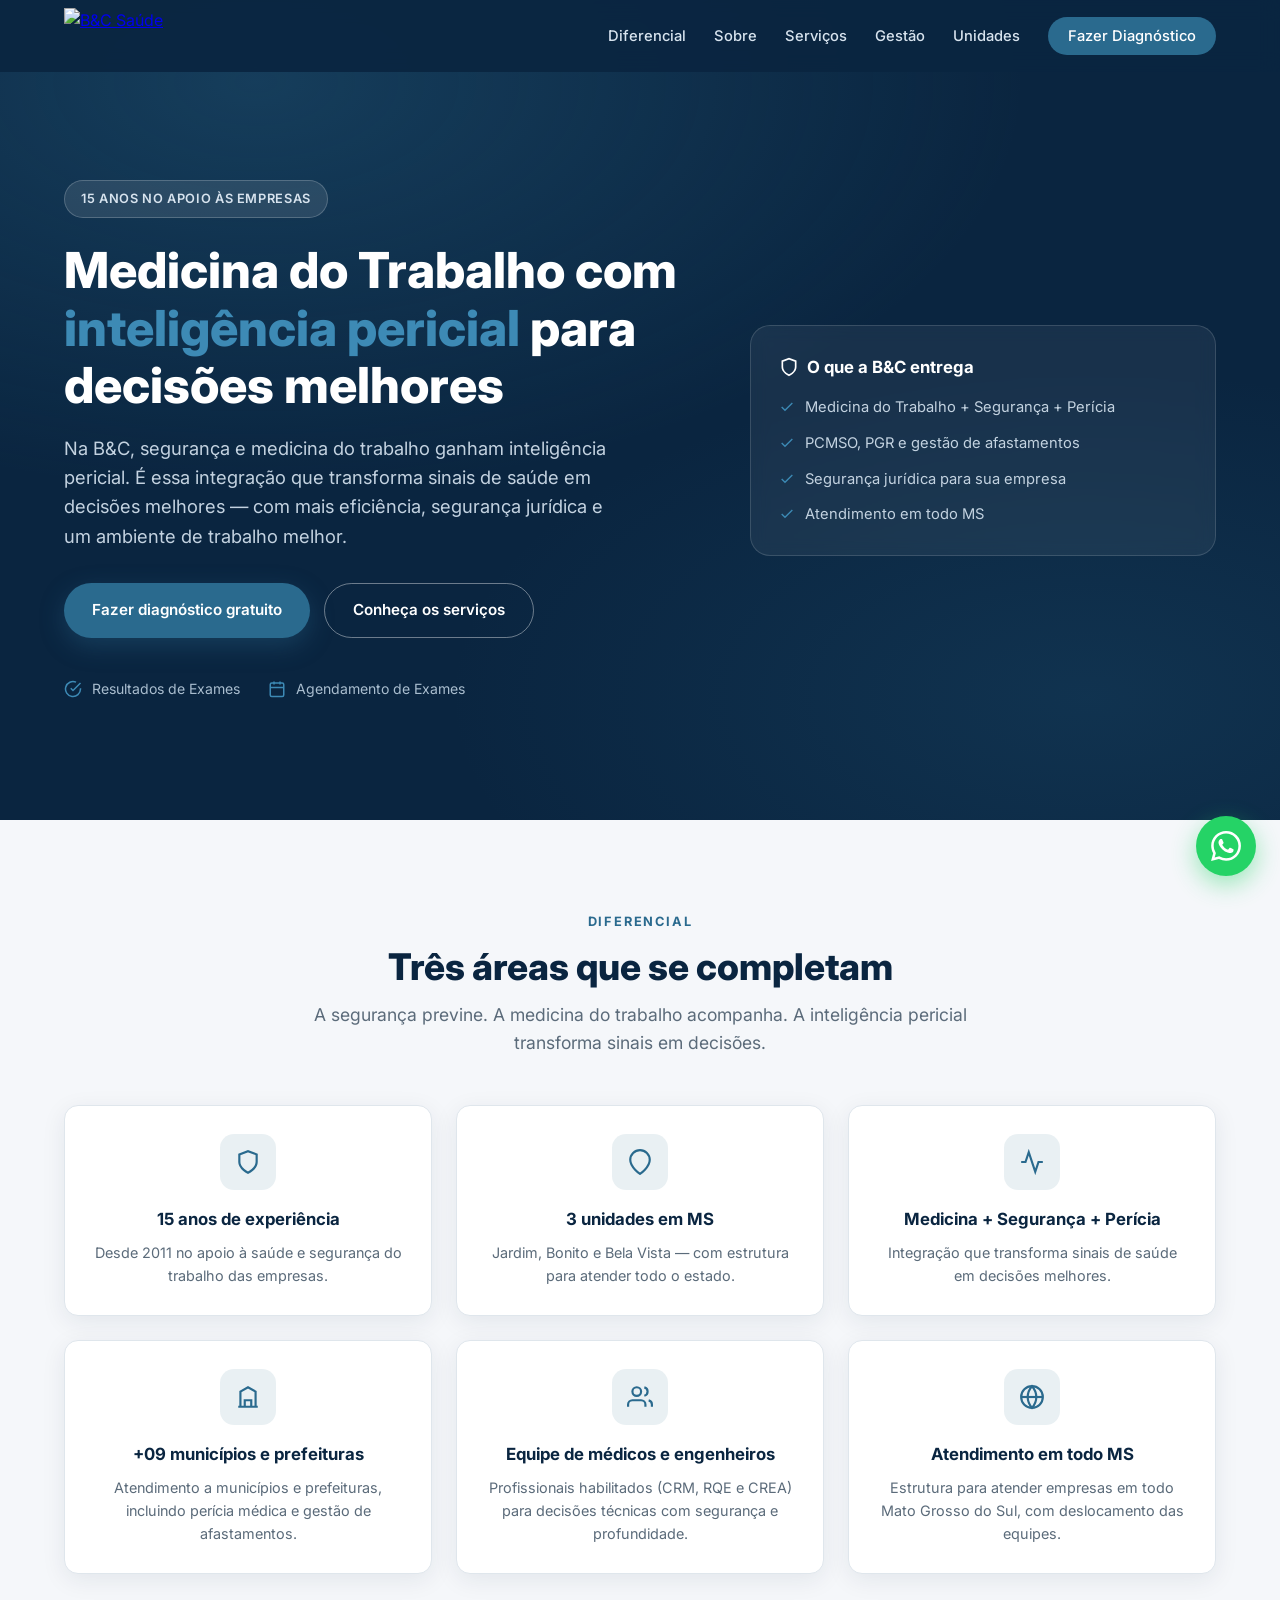
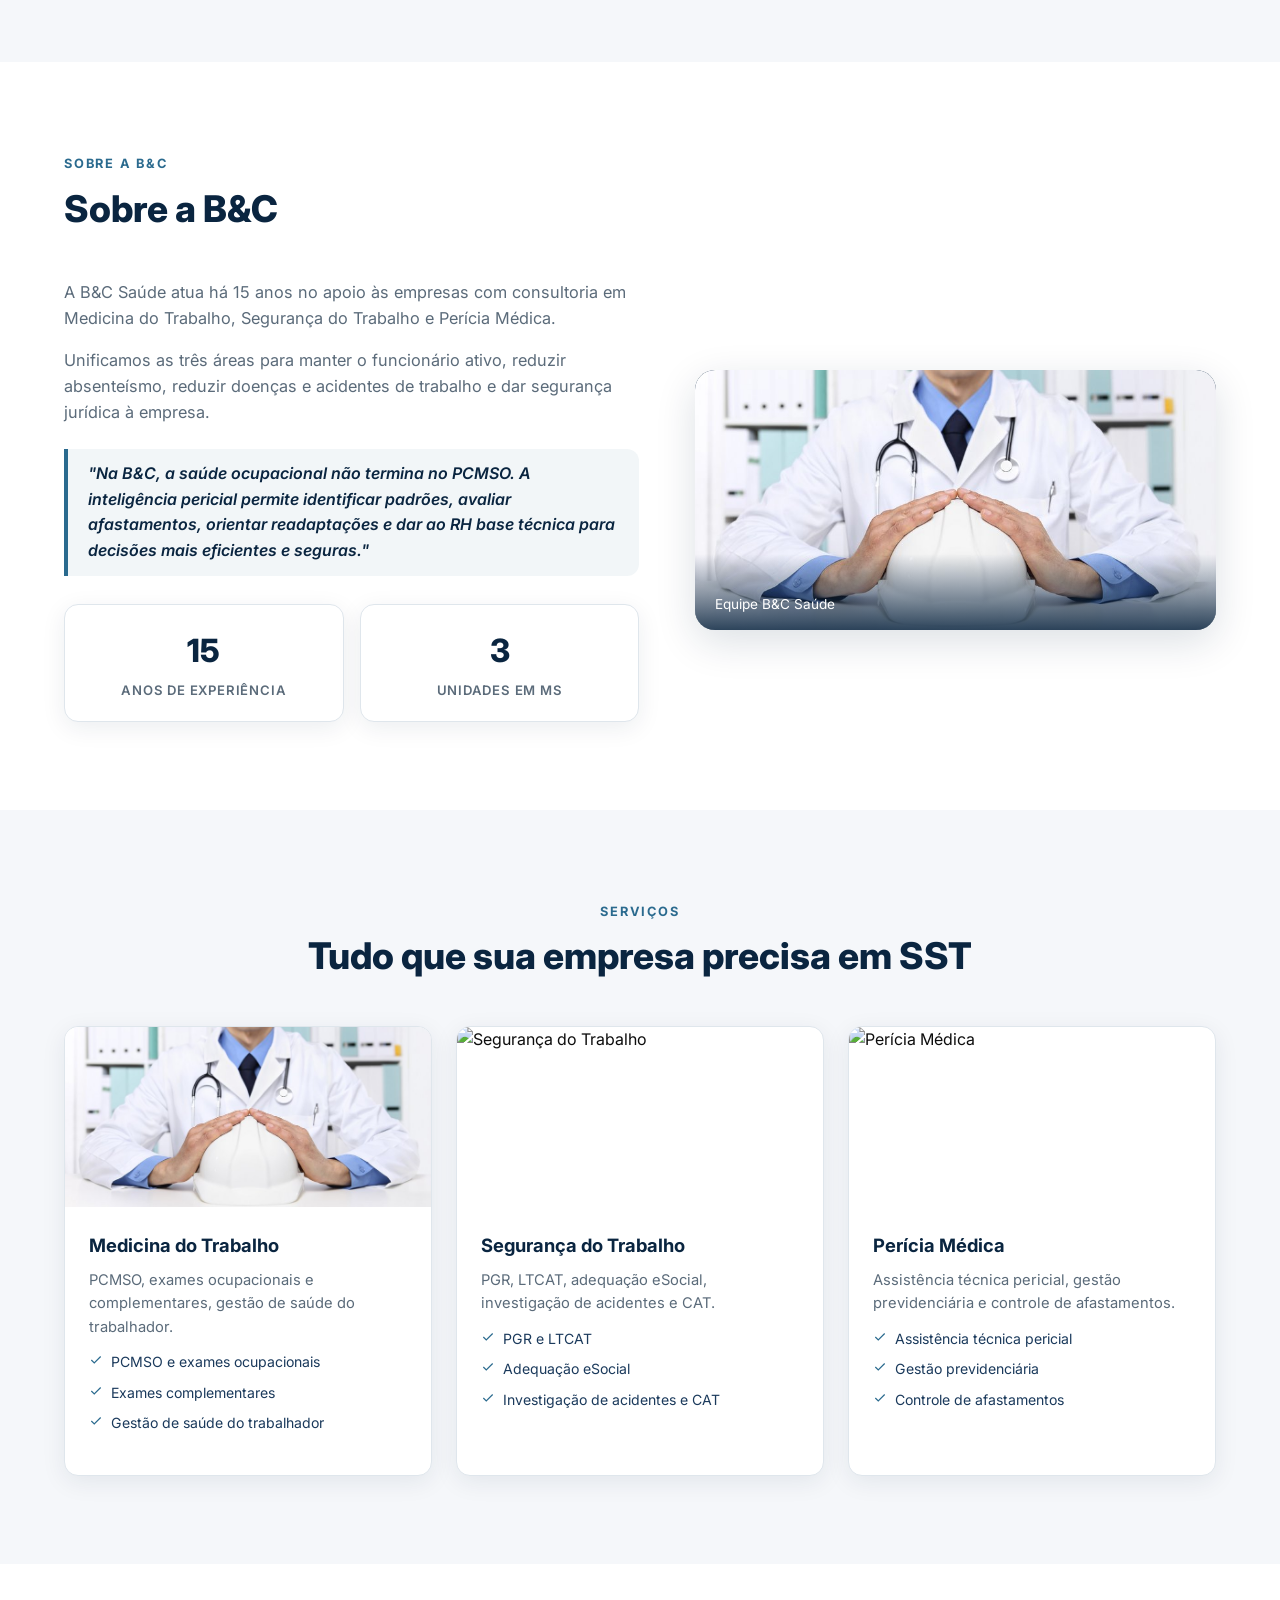
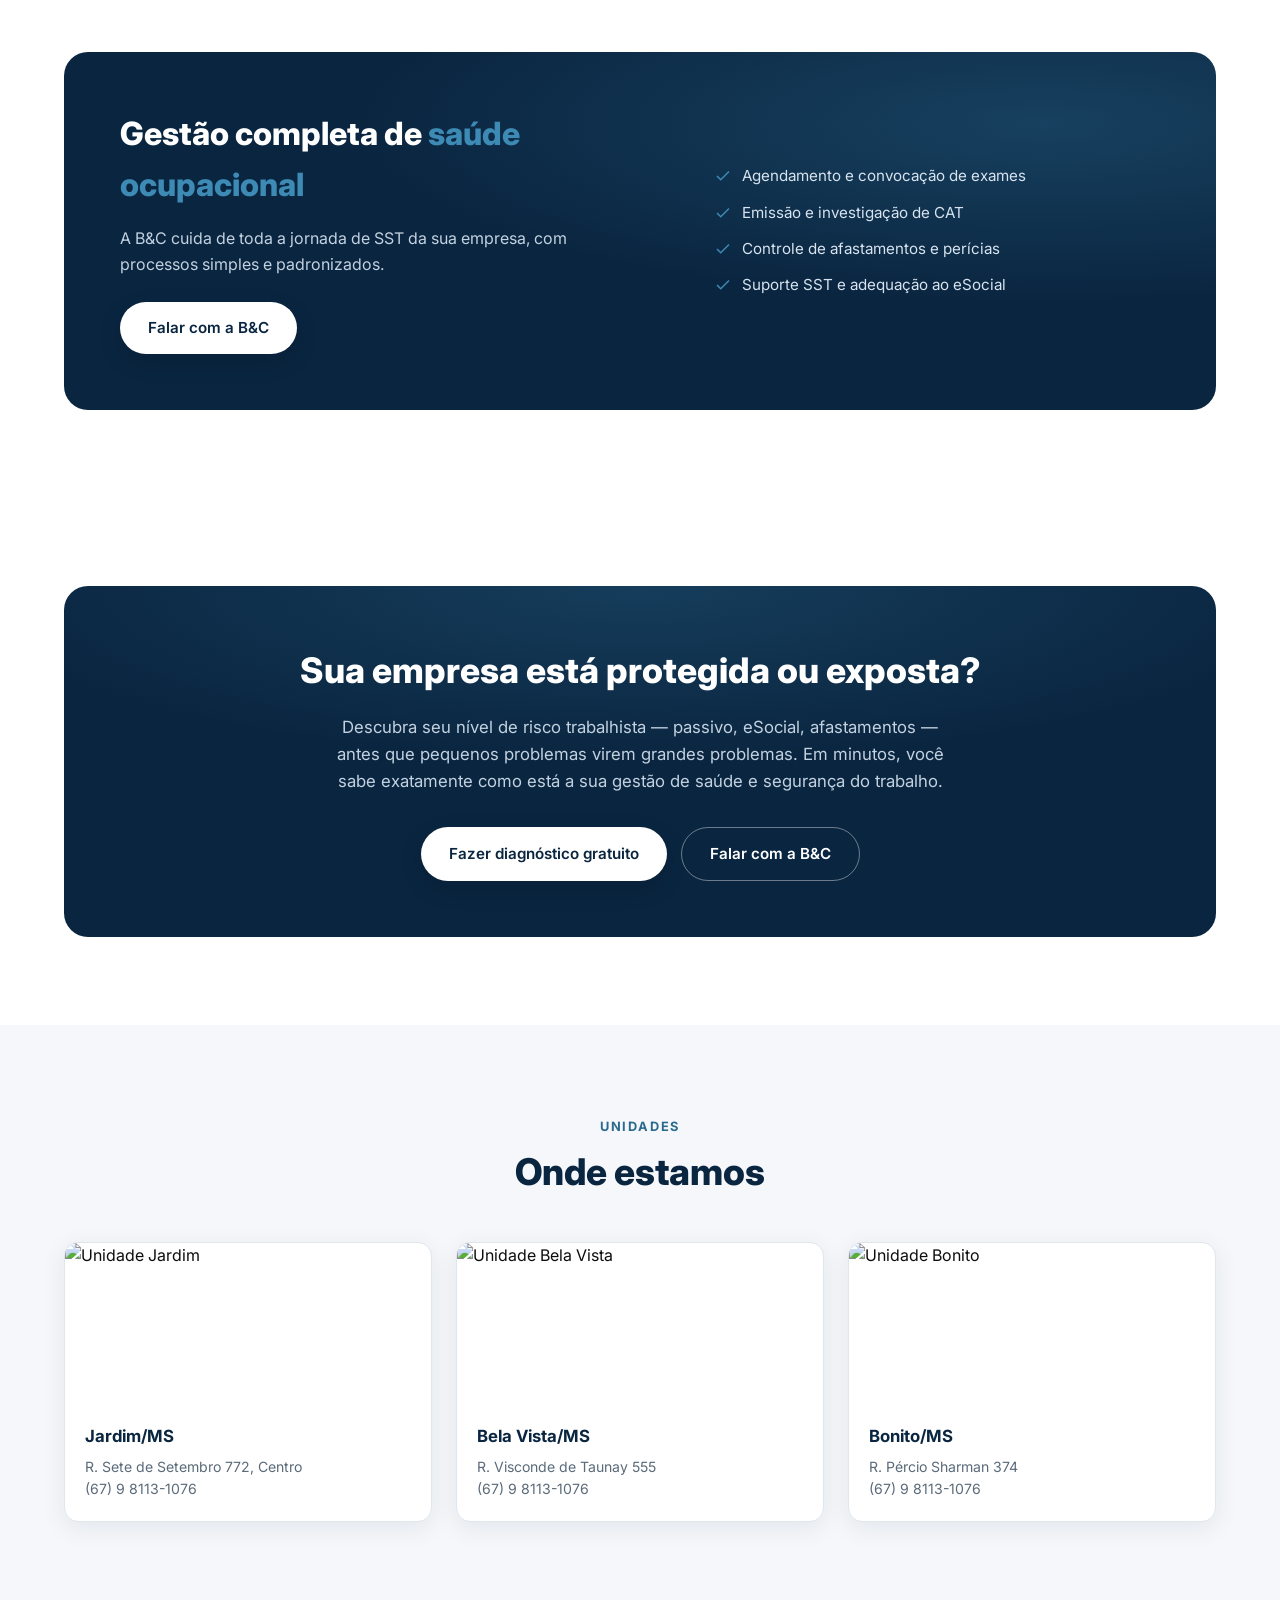
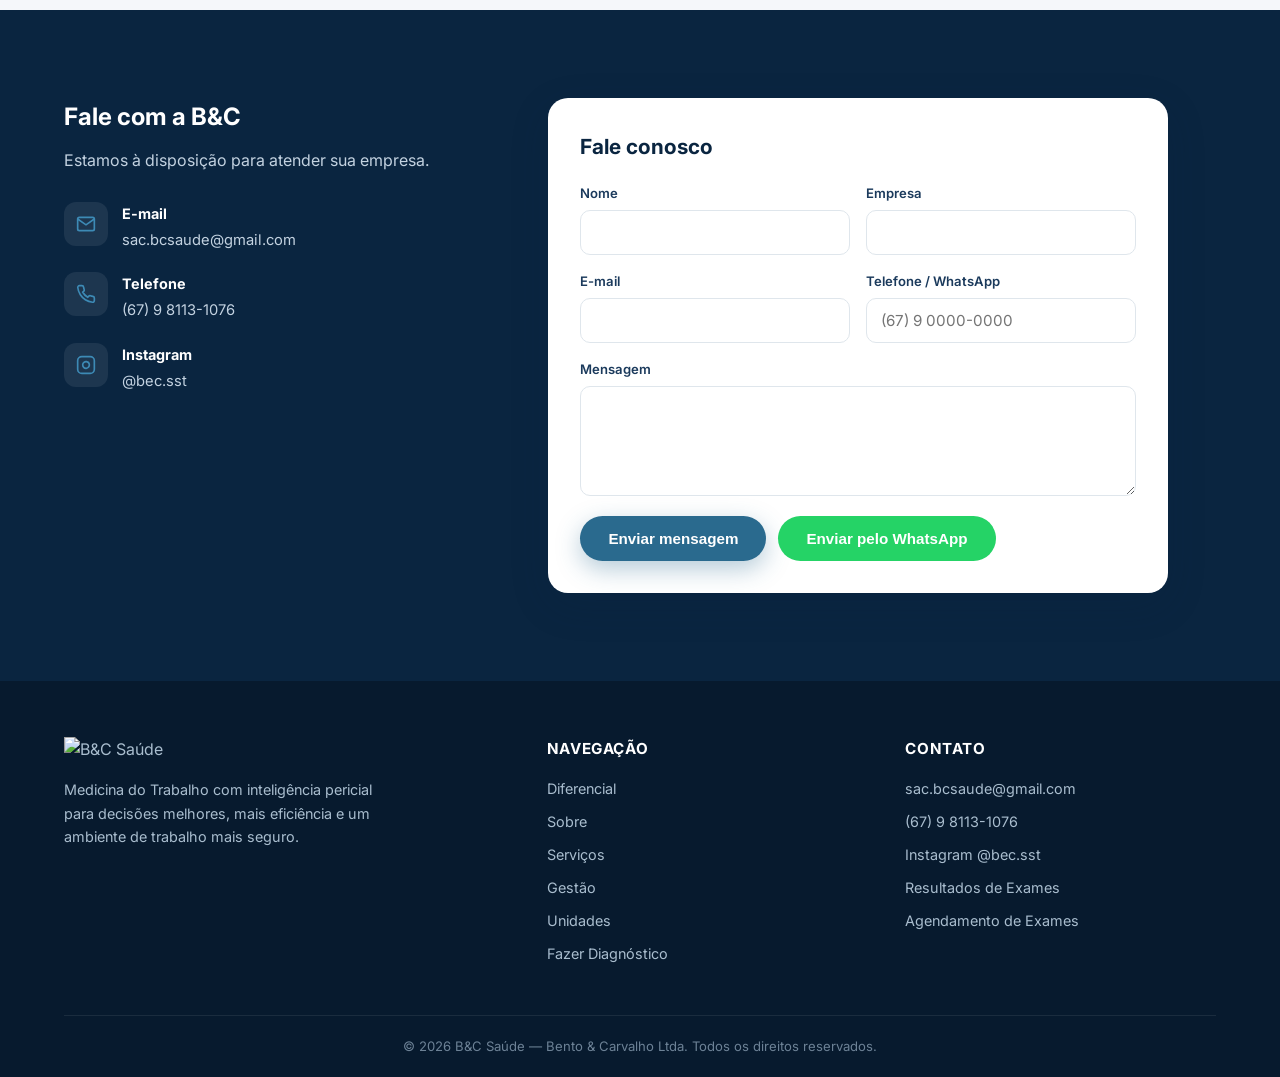
==== commit e43da4c7: "fix: relative paths + photo + SPA 404 redirect" ====
--- a/index.html
+++ b/index.html
@@ -1,1293 +1,16 @@
 <!DOCTYPE html>
 <html lang="pt-BR">
-<head>
-<meta charset="UTF-8" />
-<meta name="viewport" content="width=device-width, initial-scale=1.0" />
-<title>B&C Saúde — Medicina do Trabalho com inteligência pericial</title>
-<meta name="description" content="Consultoria em Medicina do Trabalho, Segurança do Trabalho e Perícia Médica." />
-<link rel="icon" type="image/svg+xml" href="./favicon.svg" />
-<link href="https://fonts.googleapis.com/css2?family=Inter:wght@400;500;600;700;800&display=swap" rel="stylesheet" />
-<style>
-        :root{
-          --petroleo:#0a2540;
-          --petroleo-medio:#1b3a5c;
-          --petroleo-claro:#2a5278;
-          --preto:#0d0d0d;
-          --branco:#ffffff;
-          --offwhite:#f5f7fa;
-          --accent:#2a6a8e;
-          --accent-claro:#3d8ab5;
-          --cinza:#5b6b7a;
-          --cinza-claro:#e8edf2;
-          --borda:#dfe6ec;
-          --shadow:0 6px 24px rgba(10,37,64,.08);
-          --shadow-lg:0 12px 40px rgba(10,37,64,.14);
-          --radius:14px;
-          --transition:all .25s ease;
-        }
-        *{margin:0;padding:0;box-sizing:border-box}
-        html{scroll-behavior:smooth}
-        body{font-family:'Inter',system-ui,-apple-system,sans-serif;color:var(--preto);background:var(--branco);line-height:1.6}
-        .bc-container{max-width:1200px;margin:0 auto;padding:0 24px}
-        .bc-section{padding:88px 0}
-        .section-light{background:var(--offwhite)}
-        .section-light-soft{background:#fafbfd}
-        .section-dark{background:var(--petroleo);color:#fff}
-        .section-head{margin-bottom:48px}
-        .section-head.center{text-align:center}
-        .section-eyebrow{display:inline-block;font-size:.8rem;font-weight:700;letter-spacing:.14em;text-transform:uppercase;color:var(--accent);margin-bottom:12px}
-        .section-title{font-size:2.3rem;font-weight:800;line-height:1.2;color:var(--petroleo);margin-bottom:12px}
-        .section-dark .section-title{color:#fff}
-        .section-sub{font-size:1.1rem;color:var(--cinza);max-width:680px}
-        .section-head.center .section-sub{margin:0 auto}
-        .reveal{opacity:0;transform:translateY(24px);transition:opacity .7s ease,transform .7s ease}
-        .reveal.revealed{opacity:1;transform:none}
-
-        /* ===== HEADER ===== */
-        .bc-header{position:fixed;top:0;left:0;right:0;z-index:1000;background:rgba(10,37,64,.92);backdrop-filter:blur(10px);transition:var(--transition)}
-        .bc-header.scrolled{box-shadow:0 4px 20px rgba(0,0,0,.25)}
-        .bc-nav{display:flex;align-items:center;justify-content:space-between;height:72px}
-        .logo-wrap{display:flex;align-items:center;gap:12px}
-        .logo-img{height:56px;width:auto;background:transparent;padding:0;border-radius:0;box-shadow:none;transition:var(--transition)}
-        .logo-img:hover{transform:scale(1.03);box-shadow:0 4px 20px rgba(0,0,0,.3)}
-        .logo-text-fallback{display:flex;align-items:center;gap:8px;background:var(--branco);padding:8px 16px;border-radius:14px;box-shadow:0 2px 12px rgba(0,0,0,.2);font-weight:800;font-size:1.3rem;color:var(--petroleo)}
-        .logo-text-fallback span:last-child{color:var(--accent);font-weight:600;font-size:1rem}
-        .nav-links{display:flex;align-items:center;gap:28px;list-style:none}
-        .nav-links a{color:#d7e3ee;text-decoration:none;font-size:.92rem;font-weight:500;transition:var(--transition)}
-        .nav-links a:hover{color:#fff}
-        .nav-cta{background:var(--accent);color:#fff !important;padding:10px 20px;border-radius:999px;font-weight:600}
-        .nav-cta:hover{background:var(--accent-claro)}
-        .menu-toggle{display:none;background:none;border:none;color:#fff;font-size:1.6rem;cursor:pointer}
-        .nav-links.open{display:flex;flex-direction:column;position:absolute;top:72px;left:0;right:0;background:var(--petroleo);padding:20px 24px;gap:16px;box-shadow:0 12px 30px rgba(0,0,0,.3)}
-        @media(max-width:900px){.nav-links{display:none}.menu-toggle{display:block}}
-
-        /* ===== HERO ===== */
-        .hero{position:relative;padding:180px 0 120px;background:var(--petroleo);overflow:hidden}
-        .hero::before{content:'';position:absolute;inset:0;background:
-          radial-gradient(ellipse 60% 50% at 20% 10%,rgba(42,106,142,.35),transparent),
-          radial-gradient(ellipse 50% 40% at 85% 85%,rgba(42,106,142,.2),transparent)}
-        .hero-grid{position:relative;display:grid;grid-template-columns:1.15fr .85fr;gap:56px;align-items:center}
-        .hero-badge{display:inline-flex;align-items:center;gap:8px;background:rgba(255,255,255,.1);border:1px solid rgba(255,255,255,.2);color:#d7e3ee;padding:8px 16px;border-radius:999px;font-size:.8rem;font-weight:600;letter-spacing:.05em;text-transform:uppercase;margin-bottom:24px}
-        .hero h1{font-size:3.1rem;font-weight:800;line-height:1.15;color:#fff;margin-bottom:20px}
-        .hero h1 em{font-style:normal;color:var(--accent-claro)}
-        .hero p{font-size:1.15rem;color:#c3d2e0;max-width:560px;margin-bottom:32px}
-        .hero-actions{display:flex;flex-wrap:wrap;gap:14px;margin-bottom:40px}
-        .btn{display:inline-flex;align-items:center;justify-content:center;gap:8px;padding:14px 28px;border-radius:999px;font-weight:600;font-size:.95rem;text-decoration:none;transition:var(--transition);cursor:pointer;border:none}
-        .btn-primary{background:var(--accent);color:#fff;box-shadow:0 8px 24px rgba(42,106,142,.35)}
-        .btn-primary:hover{background:var(--accent-claro);transform:translateY(-2px)}
-        .btn-outline{background:transparent;color:#fff;border:1.5px solid rgba(255,255,255,.4)}
-        .btn-outline:hover{border-color:#fff;background:rgba(255,255,255,.08)}
-        .btn-light{background:#fff;color:var(--petroleo);box-shadow:0 8px 24px rgba(0,0,0,.12)}
-        .btn-light:hover{transform:translateY(-2px);box-shadow:0 12px 30px rgba(0,0,0,.18)}
-        .hero-meta{display:flex;gap:28px;flex-wrap:wrap}
-        .hero-meta-item{display:flex;align-items:center;gap:10px;color:#a9bdce;font-size:.88rem}
-        .hero-meta-item svg{color:var(--accent-claro)}
-        .hero-visual{position:relative}
-        .hero-card{background:rgba(255,255,255,.06);border:1px solid rgba(255,255,255,.14);border-radius:20px;padding:28px;backdrop-filter:blur(8px)}
-        .hero-card h3{color:#fff;font-size:1.05rem;margin-bottom:16px;display:flex;align-items:center;gap:8px}
-        .hero-card-list{list-style:none;display:flex;flex-direction:column;gap:12px}
-        .hero-card-list li{display:flex;align-items:flex-start;gap:10px;color:#c3d2e0;font-size:.92rem}
-        .hero-card-list svg{flex-shrink:0;color:var(--accent-claro);margin-top:3px}
-        @media(max-width:960px){.hero{padding:140px 0 80px}.hero-grid{grid-template-columns:1fr;gap:40px}.hero h1{font-size:2.2rem}}
-
-        /* ===== SOBRE ===== */
-        .sobre-grid{display:grid;grid-template-columns:1.05fr .95fr;gap:56px;align-items:center}
-        .sobre-text p{color:var(--cinza);margin-bottom:16px;font-size:1.02rem}
-        .sobre-quote{border-left:4px solid var(--accent);padding:12px 20px;margin:24px 0;background:rgba(42,106,142,.06);border-radius:0 12px 12px 0;font-style:italic;color:var(--petroleo);font-weight:600}
-        .sobre-stats{display:grid;grid-template-columns:repeat(2,1fr);gap:16px;margin-top:28px}
-        .stat-card{background:#fff;border:1px solid var(--borda);border-radius:var(--radius);padding:20px;text-align:center;box-shadow:var(--shadow)}
-        .stat-num{font-size:2rem;font-weight:800;color:var(--petroleo)}
-        .stat-label{font-size:.82rem;color:var(--cinza);font-weight:600;text-transform:uppercase;letter-spacing:.06em;margin-top:4px}
-        .sobre-box{border-radius:20px;overflow:hidden;box-shadow:var(--shadow-lg);background:var(--petroleo)}
-        .sobre-box-img{width:100%;height:260px;object-fit:cover;display:block}
-        .sobre-box-caption{position:absolute;bottom:0;left:0;right:0;background:linear-gradient(transparent,rgba(10,37,64,.85));color:#fff;padding:40px 20px 14px;font-size:.85rem}
-        .sobre-box{position:relative}
-        @media(max-width:960px){.sobre-grid{grid-template-columns:1fr;gap:40px}}
-
-        /* ===== CONFIANCA ===== */
-        .conf-grid{display:grid;grid-template-columns:repeat(3,1fr);gap:24px}
-        .conf-card{background:#fff;border:1px solid var(--borda);border-radius:var(--radius);padding:28px;text-align:center;box-shadow:var(--shadow);transition:var(--transition)}
-        .conf-card:hover{transform:translateY(-4px);box-shadow:var(--shadow-lg)}
-        .conf-icon{width:56px;height:56px;margin:0 auto 16px;border-radius:14px;background:rgba(42,106,142,.1);display:flex;align-items:center;justify-content:center;color:var(--accent)}
-        .conf-card h3{font-size:1.05rem;color:var(--petroleo);margin-bottom:8px}
-        .conf-card p{font-size:.9rem;color:var(--cinza)}
-        @media(max-width:960px){.conf-grid{grid-template-columns:1fr;gap:16px}}
-
-        /* ===== SERVICOS ===== */
-        .services-grid{display:grid;grid-template-columns:repeat(3,1fr);gap:24px}
-        .service-card{background:#fff;border:1px solid var(--borda);border-radius:var(--radius);overflow:hidden;box-shadow:var(--shadow);transition:var(--transition);display:flex;flex-direction:column}
-        .service-card:hover{transform:translateY(-6px);box-shadow:var(--shadow-lg)}
-        .service-img{width:100%;height:180px;object-fit:cover;display:block}
-        .service-body{padding:24px}
-        .service-body h3{font-size:1.15rem;color:var(--petroleo);margin-bottom:8px}
-        .service-body p{font-size:.92rem;color:var(--cinza);margin-bottom:12px}
-        .service-list{list-style:none;display:flex;flex-direction:column;gap:8px;margin-bottom:16px}
-        .service-list li{display:flex;align-items:flex-start;gap:8px;font-size:.88rem;color:var(--petroleo-medio)}
-        .service-list svg{flex-shrink:0;color:var(--accent);margin-top:2px}
-        .service-link{color:var(--accent);font-weight:600;font-size:.9rem;text-decoration:none}
-        .service-link:hover{color:var(--accent-claro)}
-        @media(max-width:960px){.services-grid{grid-template-columns:1fr;gap:16px}}
-
-        /* ===== GESTAO ===== */
-        .gestao-box{background:var(--petroleo);border-radius:24px;padding:56px;color:#fff;position:relative;overflow:hidden}
-        .gestao-box::before{content:'';position:absolute;inset:0;background:radial-gradient(ellipse 60% 50% at 85% 20%,rgba(42,106,142,.4),transparent)}
-        .gestao-grid{position:relative;display:grid;grid-template-columns:1.1fr .9fr;gap:48px;align-items:center}
-        .gestao-box h2{font-size:2rem;font-weight:800;margin-bottom:16px}
-        .gestao-box h2 em{font-style:normal;color:var(--accent-claro)}
-        .gestao-box p{color:#c3d2e0;margin-bottom:24px;max-width:480px}
-        .gestao-list{list-style:none;display:flex;flex-direction:column;gap:12px}
-        .gestao-list li{display:flex;align-items:flex-start;gap:10px;color:#d7e3ee;font-size:.95rem}
-        .gestao-list svg{flex-shrink:0;color:var(--accent-claro);margin-top:3px}
-        @media(max-width:960px){.gestao-grid{grid-template-columns:1fr;gap:32px}.gestao-box{padding:36px 24px}}
-
-        /* ===== CTA ===== */
-        .cta-box{background:var(--petroleo);border-radius:24px;padding:56px;text-align:center;color:#fff;position:relative;overflow:hidden}
-        .cta-box::before{content:'';position:absolute;inset:0;background:radial-gradient(ellipse 60% 50% at 50% 0%,rgba(42,106,142,.35),transparent)}
-        .cta-box h2{position:relative;font-size:2.2rem;font-weight:800;margin-bottom:16px}
-        .cta-box p{position:relative;color:#c3d2e0;max-width:640px;margin:0 auto 32px;font-size:1.05rem}
-        .cta-actions{position:relative;display:flex;justify-content:center;gap:14px;flex-wrap:wrap}
-        @media(max-width:960px){.cta-box{padding:36px 24px}.cta-box h2{font-size:1.7rem}}
-
-        /* ===== UNIDADES ===== */
-        .units-grid{display:grid;grid-template-columns:repeat(3,1fr);gap:24px}
-        .unit-card{background:#fff;border:1px solid var(--borda);border-radius:var(--radius);overflow:hidden;box-shadow:var(--shadow);transition:var(--transition)}
-        .unit-card:hover{transform:translateY(-4px);box-shadow:var(--shadow-lg)}
-        .unit-img{width:100%;height:160px;object-fit:cover;display:block}
-        .unit-body{padding:20px}
-        .unit-body h4{color:var(--petroleo);font-size:1.05rem;margin-bottom:6px}
-        .unit-body p{color:var(--cinza);font-size:.88rem}
-        @media(max-width:960px){.units-grid{grid-template-columns:1fr;gap:16px}}
-
-        /* ===== CONTATO ===== */
-        .contact-grid{display:grid;grid-template-columns:.9fr 1.1fr;gap:56px;align-items:start}
-        .contact-info h3{font-size:1.5rem;color:#fff;margin-bottom:12px}
-        .contact-info>p{color:#c3d2e0;margin-bottom:28px}
-        .contact-item{display:flex;align-items:flex-start;gap:14px;margin-bottom:20px}
-        .contact-icon{width:44px;height:44px;border-radius:12px;background:rgba(255,255,255,.08);display:flex;align-items:center;justify-content:center;color:var(--accent-claro);flex-shrink:0}
-        .contact-item h4{color:#fff;font-size:.9rem;margin-bottom:2px}
-        .contact-item a{color:#c3d2e0;text-decoration:none;font-size:.92rem}
-        .contact-item a:hover{color:#fff}
-        .contact-form{background:#fff;border-radius:20px;padding:32px;box-shadow:var(--shadow-lg)}
-        .contact-form h3{color:var(--petroleo);font-size:1.3rem;margin-bottom:20px}
-        .form-grid{display:grid;grid-template-columns:1fr 1fr;gap:16px}
-        .form-field{display:flex;flex-direction:column;gap:6px}
-        .form-field.full{grid-column:1/-1}
-        .form-field label{font-size:.82rem;font-weight:600;color:var(--petroleo-medio)}
-        .form-field input,.form-field textarea{border:1px solid var(--borda);border-radius:10px;padding:12px 14px;font-size:.95rem;font-family:inherit;color:#0d0d0d;background:#fff;transition:var(--transition)}
-        .form-field input:focus,.form-field textarea:focus{outline:none;border-color:var(--accent);box-shadow:0 0 0 3px rgba(42,106,142,.15)}
-        .form-field textarea{min-height:110px;resize:vertical}
-        .btn-row{display:flex;gap:12px;flex-wrap:wrap;margin-top:20px}
-        .btn-whatsapp{background:#25d366;color:#fff}
-        .btn-whatsapp:hover{background:#1ebe5b;transform:translateY(-2px)}
-        @media(max-width:960px){.contact-grid{grid-template-columns:1fr;gap:40px}.form-grid{grid-template-columns:1fr}}
-
-        /* ===== FOOTER ===== */
-        .bc-footer{background:#071a2e;color:#a9bdce;padding:56px 0 0}
-        .footer-grid{display:grid;grid-template-columns:1.4fr 1fr 1fr;gap:48px;padding-bottom:40px}
-        .footer-brand img{height:48px;width:auto;margin-bottom:16px}
-        .footer-brand p{font-size:.9rem;max-width:320px}
-        .footer-col h4{color:#fff;font-size:.95rem;margin-bottom:16px;letter-spacing:.04em;text-transform:uppercase}
-        .footer-col a{display:block;color:#a9bdce;text-decoration:none;font-size:.9rem;margin-bottom:10px}
-        .footer-col a:hover{color:#fff}
-        .footer-bottom{border-top:1px solid rgba(255,255,255,.08);padding:20px 0;text-align:center;font-size:.82rem;color:#6d8296}
-        @media(max-width:960px){.footer-grid{grid-template-columns:1fr;gap:32px}}
-
-        /* ===== FLOAT WHATSAPP ===== */
-        .float-main{position:fixed;bottom:24px;right:24px;z-index:9999;width:60px;height:60px;border-radius:50%;background:#25d366;color:#fff;border:none;cursor:pointer;display:flex;align-items:center;justify-content:center;box-shadow:0 8px 24px rgba(37,211,102,.45);transition:transform .25s ease,box-shadow .25s ease}
-        .float-main:hover{transform:scale(1.08);box-shadow:0 12px 30px rgba(37,211,102,.55)}
-        .float-menu{position:fixed;bottom:96px;right:24px;z-index:9999;background:#fff;border-radius:16px;box-shadow:var(--shadow-lg);overflow:hidden;min-width:220px;animation:fadeUp .25s ease}
-        @keyframes fadeUp{from{opacity:0;transform:translateY(12px)}to{opacity:1;transform:none}}
-        .float-menu a{display:flex;align-items:center;gap:12px;padding:14px 18px;color:var(--petroleo);text-decoration:none;font-size:.92rem;font-weight:600;border-bottom:1px solid var(--borda);transition:background .2s}
-        .float-menu a:last-child{border-bottom:none}
-        .float-menu a:hover{background:var(--offwhite)}
-        .float-menu svg{color:var(--accent)}
-      </style>
-</head>
-<body>
-<div class="min-h-screen bg-white">
-      <style>
-        :root{
-          --petroleo:#0a2540;
-          --petroleo-medio:#1b3a5c;
-          --petroleo-claro:#2a5278;
-          --preto:#0d0d0d;
-          --branco:#ffffff;
-          --offwhite:#f5f7fa;
-          --accent:#2a6a8e;
-          --accent-claro:#3d8ab5;
-          --cinza:#5b6b7a;
-          --cinza-claro:#e8edf2;
-          --borda:#dfe6ec;
-          --shadow:0 6px 24px rgba(10,37,64,.08);
-          --shadow-lg:0 12px 40px rgba(10,37,64,.14);
-          --radius:14px;
-          --transition:all .25s ease;
-        }
-        *{margin:0;padding:0;box-sizing:border-box}
-        html{scroll-behavior:smooth}
-        body{font-family:'Inter',system-ui,-apple-system,sans-serif;color:var(--preto);background:var(--branco);line-height:1.6}
-        .bc-container{max-width:1200px;margin:0 auto;padding:0 24px}
-        .bc-section{padding:88px 0}
-        .section-light{background:var(--offwhite)}
-        .section-light-soft{background:#fafbfd}
-        .section-dark{background:var(--petroleo);color:#fff}
-        .section-head{margin-bottom:48px}
-        .section-head.center{text-align:center}
-        .section-eyebrow{display:inline-block;font-size:.8rem;font-weight:700;letter-spacing:.14em;text-transform:uppercase;color:var(--accent);margin-bottom:12px}
-        .section-title{font-size:2.3rem;font-weight:800;line-height:1.2;color:var(--petroleo);margin-bottom:12px}
-        .section-dark .section-title{color:#fff}
-        .section-sub{font-size:1.1rem;color:var(--cinza);max-width:680px}
-        .section-head.center .section-sub{margin:0 auto}
-        .reveal{opacity:0;transform:translateY(24px);transition:opacity .7s ease,transform .7s ease}
-        .reveal.revealed{opacity:1;transform:none}
-
-        /* ===== HEADER ===== */
-        .bc-header{position:fixed;top:0;left:0;right:0;z-index:1000;background:rgba(10,37,64,.92);backdrop-filter:blur(10px);transition:var(--transition)}
-        .bc-header.scrolled{box-shadow:0 4px 20px rgba(0,0,0,.25)}
-        .bc-nav{display:flex;align-items:center;justify-content:space-between;height:72px}
-        .logo-wrap{display:flex;align-items:center;gap:12px}
-        .logo-img{height:56px;width:auto;background:transparent;padding:0;border-radius:0;box-shadow:none;transition:var(--transition)}
-        .logo-img:hover{transform:scale(1.03);box-shadow:0 4px 20px rgba(0,0,0,.3)}
-        .logo-text-fallback{display:flex;align-items:center;gap:8px;background:var(--branco);padding:8px 16px;border-radius:14px;box-shadow:0 2px 12px rgba(0,0,0,.2);font-weight:800;font-size:1.3rem;color:var(--petroleo)}
-        .logo-text-fallback span:last-child{color:var(--accent);font-weight:600;font-size:1rem}
-        .nav-links{display:flex;align-items:center;gap:28px;list-style:none}
-        .nav-links a{color:#d7e3ee;text-decoration:none;font-size:.92rem;font-weight:500;transition:var(--transition)}
-        .nav-links a:hover{color:#fff}
-        .nav-cta{background:var(--accent);color:#fff !important;padding:10px 20px;border-radius:999px;font-weight:600}
-        .nav-cta:hover{background:var(--accent-claro)}
-        .menu-toggle{display:none;background:none;border:none;color:#fff;font-size:1.6rem;cursor:pointer}
-        .nav-links.open{display:flex;flex-direction:column;position:absolute;top:72px;left:0;right:0;background:var(--petroleo);padding:20px 24px;gap:16px;box-shadow:0 12px 30px rgba(0,0,0,.3)}
-        @media(max-width:900px){.nav-links{display:none}.menu-toggle{display:block}}
-
-        /* ===== HERO ===== */
-        .hero{position:relative;padding:180px 0 120px;background:var(--petroleo);overflow:hidden}
-        .hero::before{content:'';position:absolute;inset:0;background:
-          radial-gradient(ellipse 60% 50% at 20% 10%,rgba(42,106,142,.35),transparent),
-          radial-gradient(ellipse 50% 40% at 85% 85%,rgba(42,106,142,.2),transparent)}
-        .hero-grid{position:relative;display:grid;grid-template-columns:1.15fr .85fr;gap:56px;align-items:center}
-        .hero-badge{display:inline-flex;align-items:center;gap:8px;background:rgba(255,255,255,.1);border:1px solid rgba(255,255,255,.2);color:#d7e3ee;padding:8px 16px;border-radius:999px;font-size:.8rem;font-weight:600;letter-spacing:.05em;text-transform:uppercase;margin-bottom:24px}
-        .hero h1{font-size:3.1rem;font-weight:800;line-height:1.15;color:#fff;margin-bottom:20px}
-        .hero h1 em{font-style:normal;color:var(--accent-claro)}
-        .hero p{font-size:1.15rem;color:#c3d2e0;max-width:560px;margin-bottom:32px}
-        .hero-actions{display:flex;flex-wrap:wrap;gap:14px;margin-bottom:40px}
-        .btn{display:inline-flex;align-items:center;justify-content:center;gap:8px;padding:14px 28px;border-radius:999px;font-weight:600;font-size:.95rem;text-decoration:none;transition:var(--transition);cursor:pointer;border:none}
-        .btn-primary{background:var(--accent);color:#fff;box-shadow:0 8px 24px rgba(42,106,142,.35)}
-        .btn-primary:hover{background:var(--accent-claro);transform:translateY(-2px)}
-        .btn-outline{background:transparent;color:#fff;border:1.5px solid rgba(255,255,255,.4)}
-        .btn-outline:hover{border-color:#fff;background:rgba(255,255,255,.08)}
-        .btn-light{background:#fff;color:var(--petroleo);box-shadow:0 8px 24px rgba(0,0,0,.12)}
-        .btn-light:hover{transform:translateY(-2px);box-shadow:0 12px 30px rgba(0,0,0,.18)}
-        .hero-meta{display:flex;gap:28px;flex-wrap:wrap}
-        .hero-meta-item{display:flex;align-items:center;gap:10px;color:#a9bdce;font-size:.88rem}
-        .hero-meta-item svg{color:var(--accent-claro)}
-        .hero-visual{position:relative}
-        .hero-card{background:rgba(255,255,255,.06);border:1px solid rgba(255,255,255,.14);border-radius:20px;padding:28px;backdrop-filter:blur(8px)}
-        .hero-card h3{color:#fff;font-size:1.05rem;margin-bottom:16px;display:flex;align-items:center;gap:8px}
-        .hero-card-list{list-style:none;display:flex;flex-direction:column;gap:12px}
-        .hero-card-list li{display:flex;align-items:flex-start;gap:10px;color:#c3d2e0;font-size:.92rem}
-        .hero-card-list svg{flex-shrink:0;color:var(--accent-claro);margin-top:3px}
-        @media(max-width:960px){.hero{padding:140px 0 80px}.hero-grid{grid-template-columns:1fr;gap:40px}.hero h1{font-size:2.2rem}}
-
-        /* ===== SOBRE ===== */
-        .sobre-grid{display:grid;grid-template-columns:1.05fr .95fr;gap:56px;align-items:center}
-        .sobre-text p{color:var(--cinza);margin-bottom:16px;font-size:1.02rem}
-        .sobre-quote{border-left:4px solid var(--accent);padding:12px 20px;margin:24px 0;background:rgba(42,106,142,.06);border-radius:0 12px 12px 0;font-style:italic;color:var(--petroleo);font-weight:600}
-        .sobre-stats{display:grid;grid-template-columns:repeat(2,1fr);gap:16px;margin-top:28px}
-        .stat-card{background:#fff;border:1px solid var(--borda);border-radius:var(--radius);padding:20px;text-align:center;box-shadow:var(--shadow)}
-        .stat-num{font-size:2rem;font-weight:800;color:var(--petroleo)}
-        .stat-label{font-size:.82rem;color:var(--cinza);font-weight:600;text-transform:uppercase;letter-spacing:.06em;margin-top:4px}
-        .sobre-box{border-radius:20px;overflow:hidden;box-shadow:var(--shadow-lg);background:var(--petroleo)}
-        .sobre-box-img{width:100%;height:260px;object-fit:cover;display:block}
-        .sobre-box-caption{position:absolute;bottom:0;left:0;right:0;background:linear-gradient(transparent,rgba(10,37,64,.85));color:#fff;padding:40px 20px 14px;font-size:.85rem}
-        .sobre-box{position:relative}
-        @media(max-width:960px){.sobre-grid{grid-template-columns:1fr;gap:40px}}
-
-        /* ===== CONFIANCA ===== */
-        .conf-grid{display:grid;grid-template-columns:repeat(3,1fr);gap:24px}
-        .conf-card{background:#fff;border:1px solid var(--borda);border-radius:var(--radius);padding:28px;text-align:center;box-shadow:var(--shadow);transition:var(--transition)}
-        .conf-card:hover{transform:translateY(-4px);box-shadow:var(--shadow-lg)}
-        .conf-icon{width:56px;height:56px;margin:0 auto 16px;border-radius:14px;background:rgba(42,106,142,.1);display:flex;align-items:center;justify-content:center;color:var(--accent)}
-        .conf-card h3{font-size:1.05rem;color:var(--petroleo);margin-bottom:8px}
-        .conf-card p{font-size:.9rem;color:var(--cinza)}
-        @media(max-width:960px){.conf-grid{grid-template-columns:1fr;gap:16px}}
-
-        /* ===== SERVICOS ===== */
-        .services-grid{display:grid;grid-template-columns:repeat(3,1fr);gap:24px}
-        .service-card{background:#fff;border:1px solid var(--borda);border-radius:var(--radius);overflow:hidden;box-shadow:var(--shadow);transition:var(--transition);display:flex;flex-direction:column}
-        .service-card:hover{transform:translateY(-6px);box-shadow:var(--shadow-lg)}
-        .service-img{width:100%;height:180px;object-fit:cover;display:block}
-        .service-body{padding:24px}
-        .service-body h3{font-size:1.15rem;color:var(--petroleo);margin-bottom:8px}
-        .service-body p{font-size:.92rem;color:var(--cinza);margin-bottom:12px}
-        .service-list{list-style:none;display:flex;flex-direction:column;gap:8px;margin-bottom:16px}
-        .service-list li{display:flex;align-items:flex-start;gap:8px;font-size:.88rem;color:var(--petroleo-medio)}
-        .service-list svg{flex-shrink:0;color:var(--accent);margin-top:2px}
-        .service-link{color:var(--accent);font-weight:600;font-size:.9rem;text-decoration:none}
-        .service-link:hover{color:var(--accent-claro)}
-        @media(max-width:960px){.services-grid{grid-template-columns:1fr;gap:16px}}
-
-        /* ===== GESTAO ===== */
-        .gestao-box{background:var(--petroleo);border-radius:24px;padding:56px;color:#fff;position:relative;overflow:hidden}
-        .gestao-box::before{content:'';position:absolute;inset:0;background:radial-gradient(ellipse 60% 50% at 85% 20%,rgba(42,106,142,.4),transparent)}
-        .gestao-grid{position:relative;display:grid;grid-template-columns:1.1fr .9fr;gap:48px;align-items:center}
-        .gestao-box h2{font-size:2rem;font-weight:800;margin-bottom:16px}
-        .gestao-box h2 em{font-style:normal;color:var(--accent-claro)}
-        .gestao-box p{color:#c3d2e0;margin-bottom:24px;max-width:480px}
-        .gestao-list{list-style:none;display:flex;flex-direction:column;gap:12px}
-        .gestao-list li{display:flex;align-items:flex-start;gap:10px;color:#d7e3ee;font-size:.95rem}
-        .gestao-list svg{flex-shrink:0;color:var(--accent-claro);margin-top:3px}
-        @media(max-width:960px){.gestao-grid{grid-template-columns:1fr;gap:32px}.gestao-box{padding:36px 24px}}
-
-        /* ===== CTA ===== */
-        .cta-box{background:var(--petroleo);border-radius:24px;padding:56px;text-align:center;color:#fff;position:relative;overflow:hidden}
-        .cta-box::before{content:'';position:absolute;inset:0;background:radial-gradient(ellipse 60% 50% at 50% 0%,rgba(42,106,142,.35),transparent)}
-        .cta-box h2{position:relative;font-size:2.2rem;font-weight:800;margin-bottom:16px}
-        .cta-box p{position:relative;color:#c3d2e0;max-width:640px;margin:0 auto 32px;font-size:1.05rem}
-        .cta-actions{position:relative;display:flex;justify-content:center;gap:14px;flex-wrap:wrap}
-        @media(max-width:960px){.cta-box{padding:36px 24px}.cta-box h2{font-size:1.7rem}}
-
-        /* ===== UNIDADES ===== */
-        .units-grid{display:grid;grid-template-columns:repeat(3,1fr);gap:24px}
-        .unit-card{background:#fff;border:1px solid var(--borda);border-radius:var(--radius);overflow:hidden;box-shadow:var(--shadow);transition:var(--transition)}
-        .unit-card:hover{transform:translateY(-4px);box-shadow:var(--shadow-lg)}
-        .unit-img{width:100%;height:160px;object-fit:cover;display:block}
-        .unit-body{padding:20px}
-        .unit-body h4{color:var(--petroleo);font-size:1.05rem;margin-bottom:6px}
-        .unit-body p{color:var(--cinza);font-size:.88rem}
-        @media(max-width:960px){.units-grid{grid-template-columns:1fr;gap:16px}}
-
-        /* ===== CONTATO ===== */
-        .contact-grid{display:grid;grid-template-columns:.9fr 1.1fr;gap:56px;align-items:start}
-        .contact-info h3{font-size:1.5rem;color:#fff;margin-bottom:12px}
-        .contact-info>p{color:#c3d2e0;margin-bottom:28px}
-        .contact-item{display:flex;align-items:flex-start;gap:14px;margin-bottom:20px}
-        .contact-icon{width:44px;height:44px;border-radius:12px;background:rgba(255,255,255,.08);display:flex;align-items:center;justify-content:center;color:var(--accent-claro);flex-shrink:0}
-        .contact-item h4{color:#fff;font-size:.9rem;margin-bottom:2px}
-        .contact-item a{color:#c3d2e0;text-decoration:none;font-size:.92rem}
-        .contact-item a:hover{color:#fff}
-        .contact-form{background:#fff;border-radius:20px;padding:32px;box-shadow:var(--shadow-lg)}
-        .contact-form h3{color:var(--petroleo);font-size:1.3rem;margin-bottom:20px}
-        .form-grid{display:grid;grid-template-columns:1fr 1fr;gap:16px}
-        .form-field{display:flex;flex-direction:column;gap:6px}
-        .form-field.full{grid-column:1/-1}
-        .form-field label{font-size:.82rem;font-weight:600;color:var(--petroleo-medio)}
-        .form-field input,.form-field textarea{border:1px solid var(--borda);border-radius:10px;padding:12px 14px;font-size:.95rem;font-family:inherit;color:#0d0d0d;background:#fff;transition:var(--transition)}
-        .form-field input:focus,.form-field textarea:focus{outline:none;border-color:var(--accent);box-shadow:0 0 0 3px rgba(42,106,142,.15)}
-        .form-field textarea{min-height:110px;resize:vertical}
-        .btn-row{display:flex;gap:12px;flex-wrap:wrap;margin-top:20px}
-        .btn-whatsapp{background:#25d366;color:#fff}
-        .btn-whatsapp:hover{background:#1ebe5b;transform:translateY(-2px)}
-        @media(max-width:960px){.contact-grid{grid-template-columns:1fr;gap:40px}.form-grid{grid-template-columns:1fr}}
-
-        /* ===== FOOTER ===== */
-        .bc-footer{background:#071a2e;color:#a9bdce;padding:56px 0 0}
-        .footer-grid{display:grid;grid-template-columns:1.4fr 1fr 1fr;gap:48px;padding-bottom:40px}
-        .footer-brand img{height:48px;width:auto;margin-bottom:16px}
-        .footer-brand p{font-size:.9rem;max-width:320px}
-        .footer-col h4{color:#fff;font-size:.95rem;margin-bottom:16px;letter-spacing:.04em;text-transform:uppercase}
-        .footer-col a{display:block;color:#a9bdce;text-decoration:none;font-size:.9rem;margin-bottom:10px}
-        .footer-col a:hover{color:#fff}
-        .footer-bottom{border-top:1px solid rgba(255,255,255,.08);padding:20px 0;text-align:center;font-size:.82rem;color:#6d8296}
-        @media(max-width:960px){.footer-grid{grid-template-columns:1fr;gap:32px}}
-
-        /* ===== FLOAT WHATSAPP ===== */
-        .float-main{position:fixed;bottom:24px;right:24px;z-index:9999;width:60px;height:60px;border-radius:50%;background:#25d366;color:#fff;border:none;cursor:pointer;display:flex;align-items:center;justify-content:center;box-shadow:0 8px 24px rgba(37,211,102,.45);transition:transform .25s ease,box-shadow .25s ease}
-        .float-main:hover{transform:scale(1.08);box-shadow:0 12px 30px rgba(37,211,102,.55)}
-        .float-menu{position:fixed;bottom:96px;right:24px;z-index:9999;background:#fff;border-radius:16px;box-shadow:var(--shadow-lg);overflow:hidden;min-width:220px;animation:fadeUp .25s ease}
-        @keyframes fadeUp{from{opacity:0;transform:translateY(12px)}to{opacity:1;transform:none}}
-        .float-menu a{display:flex;align-items:center;gap:12px;padding:14px 18px;color:var(--petroleo);text-decoration:none;font-size:.92rem;font-weight:600;border-bottom:1px solid var(--borda);transition:background .2s}
-        .float-menu a:last-child{border-bottom:none}
-        .float-menu a:hover{background:var(--offwhite)}
-        .float-menu svg{color:var(--accent)}
-      </style>
-
-      <header className=bc-header${scrolled ? ' scrolled' : ''}>
-        <div class="bc-container bc-nav">
-          <a href="#hero" class="logo-wrap">
-            <img src="https://i.imgur.com/0njUm4v.png" alt="B&C Saúde" class="logo-img" />
-          </a>
-          <button class="menu-toggle" aria-label="Menu">
-            ☰
-          </button>
-          <ul className=nav-links${menuOpen ? ' open' : ''}>
-            <li>
-              <a href="#diferencial">Diferencial</a>
-            </li>
-            <li>
-              <a href="#sobre">Sobre</a>
-            </li>
-            <li>
-              <a href="#servicos">Serviços</a>
-            </li>
-            <li>
-              <a href="#gestao">Gestão</a>
-            </li>
-            <li>
-              <a href="#unidades">Unidades</a>
-            </li>
-            <li>
-              <a href="/diagnostico" class="nav-cta">
-                Fazer Diagnóstico
-              </a>
-            </li>
-          </ul>
-        </div>
-      </header>
-
-      <section class="hero" id="hero">
-        <div class="bc-container hero-grid">
-          <div class="hero-content reveal">
-            <div class="hero-badge">15 anos no apoio às empresas</div>
-            <h1>
-              Medicina do Trabalho com <em>inteligência pericial</em> para decisões melhores
-            </h1>
-            <p>
-              Na B&C, segurança e medicina do trabalho ganham inteligência pericial. É essa
-              integração que transforma sinais de saúde em decisões melhores — com mais eficiência,
-              segurança jurídica e um ambiente de trabalho melhor.
-            </p>
-            <div class="hero-actions">
-              <a href="/diagnostico" class="btn btn-primary">
-                Fazer diagnóstico gratuito
-              </a>
-              <a href="#servicos" class="btn btn-outline">
-                Conheça os serviços
-              </a>
-            </div>
-            <div class="hero-meta">
-              <span class="hero-meta-item">
-                <svg
-                  width="18"
-                  height="18"
-                  viewBox="0 0 24 24"
-                  fill="none"
-                  stroke="currentColor"
-                  strokeWidth="2"
-                >
-                  <path d="M22 11.08V12a10 10 0 1 1-5.93-9.14" />
-                  <polyline points="22 4 12 14.01 9 11.01" />
-                </svg>
-                Resultados de Exames
-              </span>
-              <span class="hero-meta-item">
-                <svg
-                  width="18"
-                  height="18"
-                  viewBox="0 0 24 24"
-                  fill="none"
-                  stroke="currentColor"
-                  strokeWidth="2"
-                >
-                  <rect x="3" y="4" width="18" height="18" rx="2" ry="2" />
-                  <line x1="16" y1="2" x2="16" y2="6" />
-                  <line x1="8" y1="2" x2="8" y2="6" />
-                  <line x1="3" y1="10" x2="21" y2="10" />
-                </svg>
-                Agendamento de Exames
-              </span>
-            </div>
-          </div>
-          <div class="hero-visual reveal">
-            <div class="hero-card">
-              <h3>
-                <svg
-                  width="20"
-                  height="20"
-                  viewBox="0 0 24 24"
-                  fill="none"
-                  stroke="currentColor"
-                  strokeWidth="2"
-                >
-                  <path d="M12 22s8-4 8-10V5l-8-3-8 3v7c0 6 8 10 8 10z" />
-                </svg>
-                O que a B&C entrega
-              </h3>
-              <ul class="hero-card-list">
-                <li>
-                  <svg
-                    width="16"
-                    height="16"
-                    viewBox="0 0 24 24"
-                    fill="none"
-                    stroke="currentColor"
-                    strokeWidth="2"
-                  >
-                    <polyline points="20 6 9 17 4 12" />
-                  </svg>
-                  Medicina do Trabalho + Segurança + Perícia
-                </li>
-                <li>
-                  <svg
-                    width="16"
-                    height="16"
-                    viewBox="0 0 24 24"
-                    fill="none"
-                    stroke="currentColor"
-                    strokeWidth="2"
-                  >
-                    <polyline points="20 6 9 17 4 12" />
-                  </svg>
-                  PCMSO, PGR e gestão de afastamentos
-                </li>
-                <li>
-                  <svg
-                    width="16"
-                    height="16"
-                    viewBox="0 0 24 24"
-                    fill="none"
-                    stroke="currentColor"
-                    strokeWidth="2"
-                  >
-                    <polyline points="20 6 9 17 4 12" />
-                  </svg>
-                  Segurança jurídica para sua empresa
-                </li>
-                <li>
-                  <svg
-                    width="16"
-                    height="16"
-                    viewBox="0 0 24 24"
-                    fill="none"
-                    stroke="currentColor"
-                    strokeWidth="2"
-                  >
-                    <polyline points="20 6 9 17 4 12" />
-                  </svg>
-                  Atendimento em todo MS
-                </li>
-              </ul>
-            </div>
-          </div>
-        </div>
-      </section>
-
-      <section class="bc-section section-light" id="diferencial">
-        <div class="bc-container">
-          <div class="section-head center reveal">
-            <div class="section-eyebrow">Diferencial</div>
-            <h2 class="section-title">Três áreas que se completam</h2>
-            <p class="section-sub">
-              A segurança previne. A medicina do trabalho acompanha. A inteligência pericial
-              transforma sinais em decisões.
-            </p>
-          </div>
-          <div class="conf-grid">
-            <div class="conf-card reveal">
-              <div class="conf-icon">
-                <svg
-                  width="26"
-                  height="26"
-                  viewBox="0 0 24 24"
-                  fill="none"
-                  stroke="currentColor"
-                  strokeWidth="2"
-                >
-                  <path d="M12 22s8-4 8-10V5l-8-3-8 3v7c0 6 8 10 8 10z" />
-                </svg>
-              </div>
-              <h3>15 anos de experiência</h3>
-              <p>Desde 2011 no apoio à saúde e segurança do trabalho das empresas.</p>
-            </div>
-            <div class="conf-card reveal">
-              <div class="conf-icon">
-                <svg
-                  width="26"
-                  height="26"
-                  viewBox="0 0 24 24"
-                  fill="none"
-                  stroke="currentColor"
-                  strokeWidth="2"
-                >
-                  <path d="M21 10c0 7-9 13-9 13s-9-6-9-13a9 9 0 0 1 18 0z" />
-                </svg>
-              </div>
-              <h3>3 unidades em MS</h3>
-              <p>Jardim, Bonito e Bela Vista — com estrutura para atender todo o estado.</p>
-            </div>
-            <div class="conf-card reveal">
-              <div class="conf-icon">
-                <svg
-                  width="26"
-                  height="26"
-                  viewBox="0 0 24 24"
-                  fill="none"
-                  stroke="currentColor"
-                  strokeWidth="2"
-                >
-                  <path d="M22 12h-4l-3 9L9 3l-3 9H2" />
-                </svg>
-              </div>
-              <h3>Medicina + Segurança + Perícia</h3>
-              <p>Integração que transforma sinais de saúde em decisões melhores.</p>
-            </div>
-            <div class="conf-card reveal">
-              <div class="conf-icon">
-                <svg
-                  width="26"
-                  height="26"
-                  viewBox="0 0 24 24"
-                  fill="none"
-                  stroke="currentColor"
-                  strokeWidth="2"
-                >
-                  <path d="M3 21h18M5 21V7l7-4 7 4v14M9 21v-6h6v6" />
-                </svg>
-              </div>
-              <h3>+09 municípios e prefeituras</h3>
-              <p>
-                Atendimento a municípios e prefeituras, incluindo perícia médica e gestão de
-                afastamentos.
-              </p>
-            </div>
-            <div class="conf-card reveal">
-              <div class="conf-icon">
-                <svg
-                  width="26"
-                  height="26"
-                  viewBox="0 0 24 24"
-                  fill="none"
-                  stroke="currentColor"
-                  strokeWidth="2"
-                >
-                  <path d="M17 21v-2a4 4 0 0 0-4-4H5a4 4 0 0 0-4 4v2" />
-                  <circle cx="9" cy="7" r="4" />
-                  <path d="M23 21v-2a4 4 0 0 0-3-3.87M16 3.13a4 4 0 0 1 0 7.75" />
-                </svg>
-              </div>
-              <h3>Equipe de médicos e engenheiros</h3>
-              <p>
-                Profissionais habilitados (CRM, RQE e CREA) para decisões técnicas com segurança e
-                profundidade.
-              </p>
-            </div>
-            <div class="conf-card reveal">
-              <div class="conf-icon">
-                <svg
-                  width="26"
-                  height="26"
-                  viewBox="0 0 24 24"
-                  fill="none"
-                  stroke="currentColor"
-                  strokeWidth="2"
-                >
-                  <circle cx="12" cy="12" r="10" />
-                  <line x1="2" y1="12" x2="22" y2="12" />
-                  <path d="M12 2a15.3 15.3 0 0 1 4 10 15.3 15.3 0 0 1-4 10 15.3 15.3 0 0 1-4-10 15.3 15.3 0 0 1 4-10z" />
-                </svg>
-              </div>
-              <h3>Atendimento em todo MS</h3>
-              <p>
-                Estrutura para atender empresas em todo Mato Grosso do Sul, com deslocamento das
-                equipes.
-              </p>
-            </div>
-          </div>
-        </div>
-      </section>
-
-      <section class="bc-section" id="sobre">
-        <div class="bc-container">
-          <div class="section-head reveal">
-            <div class="section-eyebrow">Sobre a B&C</div>
-            <h2 class="section-title">Sobre a B&C</h2>
-          </div>
-          <div class="sobre-grid">
-            <div class="sobre-text reveal">
-              <p>
-                A B&C Saúde atua há 15 anos no apoio às empresas com consultoria em Medicina do
-                Trabalho, Segurança do Trabalho e Perícia Médica.
-              </p>
-              <p>
-                Unificamos as três áreas para manter o funcionário ativo, reduzir absenteísmo,
-                reduzir doenças e acidentes de trabalho e dar segurança jurídica à empresa.
-              </p>
-              <div class="sobre-quote">
-                "Na B&C, a saúde ocupacional não termina no PCMSO. A inteligência pericial permite
-                identificar padrões, avaliar afastamentos, orientar readaptações e dar ao RH base
-                técnica para decisões mais eficientes e seguras."
-              </div>
-              <div class="sobre-stats">
-                <div class="stat-card">
-                  <div class="stat-num">15</div>
-                  <div class="stat-label">Anos de experiência</div>
-                </div>
-                <div class="stat-card">
-                  <div class="stat-num">3</div>
-                  <div class="stat-label">Unidades em MS</div>
-                </div>
-              </div>
-            </div>
-            <div class="sobre-box reveal">
-              <img
-                src="https://i.imgur.com/7qpkRW7.jpeg"
-                alt="Equipe B&C Saúde"
-                class="sobre-box-img"
-              />
-              <div class="sobre-box-caption">Equipe B&C Saúde</div>
-            </div>
-          </div>
-        </div>
-      </section>
-
-      <section class="bc-section section-light" id="servicos">
-        <div class="bc-container">
-          <div class="section-head center reveal">
-            <div class="section-eyebrow">Serviços</div>
-            <h2 class="section-title">Tudo que sua empresa precisa em SST</h2>
-          </div>
-          <div class="services-grid">
-            <div class="service-card reveal">
-              <img
-                src="https://images.unsplash.com/photo-1551601651-2a8555f1a136?auto=format&fit=crop&w=800&q=80"
-                alt="Medicina do Trabalho"
-                class="service-img"
-              />
-              <div class="service-body">
-                <h3>Medicina do Trabalho</h3>
-                <p>PCMSO, exames ocupacionais e complementares, gestão de saúde do trabalhador.</p>
-                <ul class="service-list">
-                  <li>
-                    <svg
-                      width="14"
-                      height="14"
-                      viewBox="0 0 24 24"
-                      fill="none"
-                      stroke="currentColor"
-                      strokeWidth="2"
-                    >
-                      <polyline points="20 6 9 17 4 12" />
-                    </svg>
-                    PCMSO e exames ocupacionais
-                  </li>
-                  <li>
-                    <svg
-                      width="14"
-                      height="14"
-                      viewBox="0 0 24 24"
-                      fill="none"
-                      stroke="currentColor"
-                      strokeWidth="2"
-                    >
-                      <polyline points="20 6 9 17 4 12" />
-                    </svg>
-                    Exames complementares
-                  </li>
-                  <li>
-                    <svg
-                      width="14"
-                      height="14"
-                      viewBox="0 0 24 24"
-                      fill="none"
-                      stroke="currentColor"
-                      strokeWidth="2"
-                    >
-                      <polyline points="20 6 9 17 4 12" />
-                    </svg>
-                    Gestão de saúde do trabalhador
-                  </li>
-                </ul>
-              </div>
-            </div>
-            <div class="service-card reveal">
-              <img
-                src="https://images.unsplash.com/photo-1541888946425-d81bb19240f5?auto=format&fit=crop&w=800&q=80"
-                alt="Segurança do Trabalho"
-                class="service-img"
-              />
-              <div class="service-body">
-                <h3>Segurança do Trabalho</h3>
-                <p>PGR, LTCAT, adequação eSocial, investigação de acidentes e CAT.</p>
-                <ul class="service-list">
-                  <li>
-                    <svg
-                      width="14"
-                      height="14"
-                      viewBox="0 0 24 24"
-                      fill="none"
-                      stroke="currentColor"
-                      strokeWidth="2"
-                    >
-                      <polyline points="20 6 9 17 4 12" />
-                    </svg>
-                    PGR e LTCAT
-                  </li>
-                  <li>
-                    <svg
-                      width="14"
-                      height="14"
-                      viewBox="0 0 24 24"
-                      fill="none"
-                      stroke="currentColor"
-                      strokeWidth="2"
-                    >
-                      <polyline points="20 6 9 17 4 12" />
-                    </svg>
-                    Adequação eSocial
-                  </li>
-                  <li>
-                    <svg
-                      width="14"
-                      height="14"
-                      viewBox="0 0 24 24"
-                      fill="none"
-                      stroke="currentColor"
-                      strokeWidth="2"
-                    >
-                      <polyline points="20 6 9 17 4 12" />
-                    </svg>
-                    Investigação de acidentes e CAT
-                  </li>
-                </ul>
-              </div>
-            </div>
-            <div class="service-card reveal">
-              <img
-                src="https://images.unsplash.com/photo-1450101499163-c8848c66ca85?auto=format&fit=crop&w=800&q=80"
-                alt="Perícia Médica"
-                class="service-img"
-              />
-              <div class="service-body">
-                <h3>Perícia Médica</h3>
-                <p>
-                  Assistência técnica pericial, gestão previdenciária e controle de afastamentos.
-                </p>
-                <ul class="service-list">
-                  <li>
-                    <svg
-                      width="14"
-                      height="14"
-                      viewBox="0 0 24 24"
-                      fill="none"
-                      stroke="currentColor"
-                      strokeWidth="2"
-                    >
-                      <polyline points="20 6 9 17 4 12" />
-                    </svg>
-                    Assistência técnica pericial
-                  </li>
-                  <li>
-                    <svg
-                      width="14"
-                      height="14"
-                      viewBox="0 0 24 24"
-                      fill="none"
-                      stroke="currentColor"
-                      strokeWidth="2"
-                    >
-                      <polyline points="20 6 9 17 4 12" />
-                    </svg>
-                    Gestão previdenciária
-                  </li>
-                  <li>
-                    <svg
-                      width="14"
-                      height="14"
-                      viewBox="0 0 24 24"
-                      fill="none"
-                      stroke="currentColor"
-                      strokeWidth="2"
-                    >
-                      <polyline points="20 6 9 17 4 12" />
-                    </svg>
-                    Controle de afastamentos
-                  </li>
-                </ul>
-              </div>
-            </div>
-          </div>
-        </div>
-      </section>
-
-      <section class="bc-section" id="gestao">
-        <div class="bc-container">
-          <div class="gestao-box reveal">
-            <div class="gestao-grid">
-              <div>
-                <h2>
-                  Gestão completa de <em>saúde ocupacional</em>
-                </h2>
-                <p>
-                  A B&C cuida de toda a jornada de SST da sua empresa, com processos simples e
-                  padronizados.
-                </p>
-                <a
-                  href="https://api.whatsapp.com/send?phone=5567981131076"
-                  class="btn btn-light"
-                >
-                  Falar com a B&C
-                </a>
-              </div>
-              <ul class="gestao-list">
-                <li>
-                  <svg
-                    width="18"
-                    height="18"
-                    viewBox="0 0 24 24"
-                    fill="none"
-                    stroke="currentColor"
-                    strokeWidth="2"
-                  >
-                    <polyline points="20 6 9 17 4 12" />
-                  </svg>
-                  Agendamento e convocação de exames
-                </li>
-                <li>
-                  <svg
-                    width="18"
-                    height="18"
-                    viewBox="0 0 24 24"
-                    fill="none"
-                    stroke="currentColor"
-                    strokeWidth="2"
-                  >
-                    <polyline points="20 6 9 17 4 12" />
-                  </svg>
-                  Emissão e investigação de CAT
-                </li>
-                <li>
-                  <svg
-                    width="18"
-                    height="18"
-                    viewBox="0 0 24 24"
-                    fill="none"
-                    stroke="currentColor"
-                    strokeWidth="2"
-                  >
-                    <polyline points="20 6 9 17 4 12" />
-                  </svg>
-                  Controle de afastamentos e perícias
-                </li>
-                <li>
-                  <svg
-                    width="18"
-                    height="18"
-                    viewBox="0 0 24 24"
-                    fill="none"
-                    stroke="currentColor"
-                    strokeWidth="2"
-                  >
-                    <polyline points="20 6 9 17 4 12" />
-                  </svg>
-                  Suporte SST e adequação ao eSocial
-                </li>
-              </ul>
-            </div>
-          </div>
-        </div>
-      </section>
-
-      <section class="bc-section" id="cta">
-        <div class="bc-container">
-          <div class="cta-box">
-            <h2>Sua empresa está protegida ou exposta?</h2>
-            <p>
-              Descubra seu nível de risco trabalhista — passivo, eSocial, afastamentos — antes que
-              pequenos problemas virem grandes problemas. Em minutos, você sabe exatamente como está
-              a sua gestão de saúde e segurança do trabalho.
-            </p>
-            <div class="cta-actions">
-              <a href="/diagnostico" class="btn btn-light">
-                Fazer diagnóstico gratuito
-              </a>
-              <a
-                href="https://api.whatsapp.com/send?phone=5567981131076"
-                class="btn btn-outline"
-              >
-                Falar com a B&C
-              </a>
-            </div>
-          </div>
-        </div>
-      </section>
-
-      <section class="bc-section section-light" id="unidades">
-        <div class="bc-container">
-          <div class="section-head center reveal">
-            <div class="section-eyebrow">Unidades</div>
-            <h2 class="section-title">Onde estamos</h2>
-          </div>
-          <div class="units-grid">
-            <div class="unit-card reveal">
-              <img
-                src="https://i.imgur.com/xGoY1M0.jpeg"
-                alt="Unidade Jardim"
-                class="unit-img"
-              />
-              <div class="unit-body">
-                <h4>Jardim/MS</h4>
-                <p>R. Sete de Setembro 772, Centro</p>
-                <p>(67) 9 8113-1076</p>
-              </div>
-            </div>
-            <div class="unit-card reveal">
-              <img
-                src="https://i.imgur.com/R3ZoXWw.jpeg"
-                alt="Unidade Bela Vista"
-                class="unit-img"
-              />
-              <div class="unit-body">
-                <h4>Bela Vista/MS</h4>
-                <p>R. Visconde de Taunay 555</p>
-                <p>(67) 9 8113-1076</p>
-              </div>
-            </div>
-            <div class="unit-card reveal">
-              <img
-                src="https://i.imgur.com/kGaESqF.jpeg"
-                alt="Unidade Bonito"
-                class="unit-img"
-              />
-              <div class="unit-body">
-                <h4>Bonito/MS</h4>
-                <p>R. Pércio Sharman 374</p>
-                <p>(67) 9 8113-1076</p>
-              </div>
-            </div>
-          </div>
-        </div>
-      </section>
-
-      <section class="bc-section section-dark" id="contato">
-        <div class="bc-container">
-          <div class="contact-grid">
-            <div class="contact-info reveal">
-              <h3>Fale com a B&C</h3>
-              <p>Estamos à disposição para atender sua empresa.</p>
-              <div class="contact-item">
-                <div class="contact-icon">
-                  <svg
-                    width="20"
-                    height="20"
-                    viewBox="0 0 24 24"
-                    fill="none"
-                    stroke="currentColor"
-                    strokeWidth="2"
-                  >
-                    <path d="M4 4h16c1.1 0 2 .9 2 2v12c0 1.1-.9 2-2 2H4c-1.1 0-2-.9-2-2V6c0-1.1.9-2 2-2z" />
-                    <polyline points="22,6 12,13 2,6" />
-                  </svg>
-                </div>
-                <div>
-                  <h4>E-mail</h4>
-                  <a href="mailto:sac.bcsaude@gmail.com">sac.bcsaude@gmail.com</a>
-                </div>
-              </div>
-              <div class="contact-item">
-                <div class="contact-icon">
-                  <svg
-                    width="20"
-                    height="20"
-                    viewBox="0 0 24 24"
-                    fill="none"
-                    stroke="currentColor"
-                    strokeWidth="2"
-                  >
-                    <path d="M22 16.92v3a2 2 0 0 1-2.18 2 19.79 19.79 0 0 1-8.63-3.07 19.5 19.5 0 0 1-6-6 19.79 19.79 0 0 1-3.07-8.67A2 2 0 0 1 4.11 2h3a2 2 0 0 1 2 1.72c.127.96.361 1.903.7 2.81a2 2 0 0 1-.45 2.11L8.09 9.91a16 16 0 0 0 6 6l1.27-1.27a2 2 0 0 1 2.11-.45c.907.339 1.85.573 2.81.7A2 2 0 0 1 22 16.92z" />
-                  </svg>
-                </div>
-                <div>
-                  <h4>Telefone</h4>
-                  <a href="tel:+5567981131076">(67) 9 8113-1076</a>
-                </div>
-              </div>
-              <div class="contact-item">
-                <div class="contact-icon">
-                  <svg
-                    width="20"
-                    height="20"
-                    viewBox="0 0 24 24"
-                    fill="none"
-                    stroke="currentColor"
-                    strokeWidth="2"
-                  >
-                    <rect x="2" y="2" width="20" height="20" rx="5" ry="5" />
-                    <path d="M16 11.37A4 4 0 1 1 12.63 8 4 4 0 0 1 16 11.37z" />
-                    <line x1="17.5" y1="6.5" x2="17.51" y2="6.5" />
-                  </svg>
-                </div>
-                <div>
-                  <h4>Instagram</h4>
-                  <a href="https://instagram.com/bec.sst" target="_blank" rel="noreferrer">
-                    @bec.sst
-                  </a>
-                </div>
-              </div>
-            </div>
-            <div class="contact-form reveal">
-              <h3>Fale conosco</h3>
-              <form
-                id="form-contato"
-                onSubmit={async (e) => {
-                  e.preventDefault()
-                  const form = e.currentTarget
-                  const data = Object.fromEntries(new FormData(form).entries())
-                  data._subject = 'Novo contato — Site B&C Saúde'
-                  data._template = 'table'
-                  data._captcha = 'false'
-                  const btn = form.querySelector('button[type="submit"]') as HTMLButtonElement
-                  if (btn) {
-                    btn.disabled = true
-                    btn.textContent = 'Enviando...'
-                  }
-                  try {
-                    const res = await fetch('https://formsubmit.co/ajax/sac.bcsaude@gmail.com', {
-                      method: 'POST',
-                      headers: { 'Content-Type': 'application/json', Accept: 'application/json' },
-                      body: JSON.stringify(data),
-                    })
-                    if (res.ok) {
-                      form.innerHTML =
-                        '<div style="text-align:center;padding:32px 0"><h3 style="color:#15803d;margin-bottom:8px">✅ Mensagem enviada!</h3><p style="color:#5b6b7a">Recebemos sua mensagem. Nossa equipe entra em contato em até 1 dia útil.</p></div>'
-                    } else {
-                      throw new Error('fail')
-                    }
-                  } catch {
-                    if (btn) {
-                      btn.disabled = false
-                      btn.textContent = 'Enviar mensagem'
-                    }
-                    alert(
-                      'Não foi possível enviar. Tente novamente ou clique no botão do WhatsApp.',
-                    )
-                  }
-                }}
-              >
-                <div class="form-grid">
-                  <div class="form-field">
-                    <label>Nome</label>
-                    <input type="text" name="name" required />
-                  </div>
-                  <div class="form-field">
-                    <label>Empresa</label>
-                    <input type="text" name="company" />
-                  </div>
-                  <div class="form-field">
-                    <label>E-mail</label>
-                    <input type="email" name="email" required />
-                  </div>
-                  <div class="form-field">
-                    <label>Telefone / WhatsApp</label>
-                    <input type="tel" name="phone" placeholder="(67) 9 0000-0000" required />
-                  </div>
-                  <div class="form-field full">
-                    <label>Mensagem</label>
-                    <textarea name="message" required />
-                  </div>
-                </div>
-                <div class="btn-row">
-                  <button type="submit" class="btn btn-primary">
-                    Enviar mensagem
-                  </button>
-                  <button type="button" class="btn btn-whatsapp">
-                    Enviar pelo WhatsApp
-                  </button>
-                </div>
-              </form>
-            </div>
-          </div>
-        </div>
-      </section>
-
-      <footer class="bc-footer">
-        <div class="bc-container">
-          <div class="footer-grid">
-            <div class="footer-brand">
-              <img src="" alt="B&C Saúde" />
-              <p>
-                Medicina do Trabalho com inteligência pericial para decisões melhores, mais
-                eficiência e um ambiente de trabalho mais seguro.
-              </p>
-            </div>
-            <div class="footer-col">
-              <h4>Navegação</h4>
-              <a href="#diferencial">Diferencial</a>
-              <a href="#sobre">Sobre</a>
-              <a href="#servicos">Serviços</a>
-              <a href="#gestao">Gestão</a>
-              <a href="#unidades">Unidades</a>
-              <a href="/diagnostico">Fazer Diagnóstico</a>
-            </div>
-            <div class="footer-col">
-              <h4>Contato</h4>
-              <a href="mailto:sac.bcsaude@gmail.com">sac.bcsaude@gmail.com</a>
-              <a href="tel:+5567981131076">(67) 9 8113-1076</a>
-              <a href="https://instagram.com/bec.sst" target="_blank" rel="noreferrer">
-                Instagram @bec.sst
-              </a>
-              <a href="https://consulta.apibcsaude.com.br/" target="_blank" rel="noreferrer">
-                Resultados de Exames
-              </a>
-              <a href="https://agendamentos-five.vercel.app/" target="_blank" rel="noreferrer">
-                Agendamento de Exames
-              </a>
-            </div>
-          </div>
-          <div class="footer-bottom">
-            © {new Date().getFullYear()} B&C Saúde — Bento & Carvalho Ltda. Todos os direitos
-            reservados.
-          </div>
-        </div>
-      </footer>
-
-      {/* ===== FLOAT WHATSAPP ===== */}
-      <button
-        class="float-main"
-        aria-label="Falar com a B&C"
-      >
-        <svg width="30" height="30" viewBox="0 0 24 24" fill="currentColor">
-          <path d="M17.472 14.382c-.297-.149-1.758-.867-2.03-.967-.273-.099-.471-.148-.67.15-.197.297-.767.966-.94 1.164-.173.199-.347.223-.644.075-.297-.15-1.255-.463-2.39-1.475-.883-.788-1.48-1.761-1.653-2.059-.173-.297-.018-.458.13-.606.134-.133.297-.347.446-.52.149-.174.198-.298.298-.497.099-.198.05-.371-.025-.52-.075-.149-.669-1.612-.916-2.207-.242-.579-.487-.5-.669-.51-.173-.008-.371-.01-.57-.01-.198 0-.52.074-.792.372-.272.297-1.04 1.016-1.04 2.479 0 1.462 1.065 2.875 1.213 3.074.149.198 2.096 3.2 5.077 4.487.709.306 1.262.489 1.694.625.712.227 1.36.195 1.871.118.571-.085 1.758-.719 2.006-1.413.248-.694.248-1.289.173-1.413-.074-.124-.272-.198-.57-.347m-5.421 7.403h-.004a9.87 9.87 0 0 1-5.031-1.378l-.361-.214-3.741.982.998-3.648-.235-.374a9.86 9.86 0 0 1-1.51-5.26c.001-5.45 4.436-9.884 9.888-9.884 2.64 0 5.122 1.03 6.988 2.898a9.825 9.825 0 0 1 2.893 6.994c-.003 5.45-4.437 9.884-9.885 9.884m8.413-18.297A11.815 11.815 0 0 0 12.05 0C5.495 0 .16 5.335.157 11.892c0 2.096.547 4.142 1.588 5.945L.057 24l6.305-1.654a11.882 11.882 0 0 0 5.683 1.448h.005c6.554 0 11.89-5.335 11.893-11.893a11.821 11.821 0 0 0-3.48-8.413z" />
-        </svg>
-      </button>
-      {floatOpen && (
-        <div class="float-menu">
-          <a href="https://agendamentos-five.vercel.app/" target="_blank" rel="noreferrer">
-            <svg
-              width="18"
-              height="18"
-              viewBox="0 0 24 24"
-              fill="none"
-              stroke="currentColor"
-              strokeWidth="2"
-            >
-              <rect x="3" y="4" width="18" height="18" rx="2" ry="2" />
-              <line x1="16" y1="2" x2="16" y2="6" />
-              <line x1="8" y1="2" x2="8" y2="6" />
-              <line x1="3" y1="10" x2="21" y2="10" />
-            </svg>
-            Agendamento de Exames
-          </a>
-          <a href="https://consulta.apibcsaude.com.br/" target="_blank" rel="noreferrer">
-            <svg
-              width="18"
-              height="18"
-              viewBox="0 0 24 24"
-              fill="none"
-              stroke="currentColor"
-              strokeWidth="2"
-            >
-              <path d="M22 11.08V12a10 10 0 1 1-5.93-9.14" />
-              <polyline points="22 4 12 14.01 9 11.01" />
-            </svg>
-            Resultados de Exames
-          </a>
-          <a
-            href="https://api.whatsapp.com/send?phone=5567981131076"
-            target="_blank"
-            rel="noreferrer"
-          >
-            <svg width="18" height="18" viewBox="0 0 24 24" fill="currentColor">
-              <path d="M17.472 14.382c-.297-.149-1.758-.867-2.03-.967-.273-.099-.471-.148-.67.15-.197.297-.767.966-.94 1.164-.173.199-.347.223-.644.075-.297-.15-1.255-.463-2.39-1.475-.883-.788-1.48-1.761-1.653-2.059-.173-.297-.018-.458.13-.606.134-.133.297-.347.446-.52.149-.174.198-.298.298-.497.099-.198.05-.371-.025-.52-.075-.149-.669-1.612-.916-2.207-.242-.579-.487-.5-.669-.51-.173-.008-.371-.01-.57-.01-.198 0-.52.074-.792.372-.272.297-1.04 1.016-1.04 2.479 0 1.462 1.065 2.875 1.213 3.074.149.198 2.096 3.2 5.077 4.487.709.306 1.262.489 1.694.625.712.227 1.36.195 1.871.118.571-.085 1.758-.719 2.006-1.413.248-.694.248-1.289.173-1.413-.074-.124-.272-.198-.57-.347m-5.421 7.403h-.004a9.87 9.87 0 0 1-5.031-1.378l-.361-.214-3.741.982.998-3.648-.235-.374a9.86 9.86 0 0 1-1.51-5.26c.001-5.45 4.436-9.884 9.888-9.884 2.64 0 5.122 1.03 6.988 2.898a9.825 9.825 0 0 1 2.893 6.994c-.003 5.45-4.437 9.884-9.885 9.884m8.413-18.297A11.815 11.815 0 0 0 12.05 0C5.495 0 .16 5.335.157 11.892c0 2.096.547 4.142 1.588 5.945L.057 24l6.305-1.654a11.882 11.882 0 0 0 5.683 1.448h.005c6.554 0 11.89-5.335 11.893-11.893a11.821 11.821 0 0 0-3.48-8.413z" />
-            </svg>
-            Falar com a B&C
-          </a>
-        </div>
-      )}
-<script>
-(function(){
-var f=document.getElementById('form-contato');
-if(f){f.addEventListener('submit',function(e){e.preventDefault();var d=Object.fromEntries(new FormData(f).entries());d._subject='Novo contato';d._template='table';d._captcha='false';var b=f.querySelector('button[type="submit"]');if(b){b.disabled=true;b.textContent='Enviando...';}fetch('https://formsubmit.co/ajax/sac.bcsaude@gmail.com',{method:'POST',headers:{'Content-Type':'application/json',Accept:'application/json'},body:JSON.stringify(d)}).then(function(r){if(r.ok){f.innerHTML='<div style="text-align:center;padding:32px 0"><h3 style="color:#15803d">Mensagem enviada!</h3><p style="color:#5b6b7a">Em ate 1 dia util respondemos.</p></div>'}else{throw 0}}).catch(function(){if(b){b.disabled=false;b.textContent='Enviar mensagem'}alert('Erro ao enviar.')});})}
-var w=document.querySelectorAll('a[href*="wa.me"]');w.forEach(function(b){b.addEventListener('click',function(e){if(!f)return;e.preventDefault();var fd=new FormData(f);var t='Ola! Vim pelo site da B&C Saude.';var n=fd.get('name'),co=fd.get('company'),ph=fd.get('phone'),em=fd.get('email'),mg=fd.get('message');if(n)t+='\nNome: '+n;if(co)t+='\nEmpresa: '+co;if(ph)t+='\nTelefone: '+ph;if(em)t+='\nE-mail: '+em;if(mg)t+='\nMensagem: '+mg;else t+='\nGostaria de falar com a B&C.';window.open('https://wa.me/5567981131076?text='+encodeURIComponent(t),'_blank');});});
-})();
-</script>
-</body>
-</html>+  <head>
+    <meta charset="UTF-8" />
+    <meta name="viewport" content="width=device-width, initial-scale=1.0" />
+    <title>B&C Saúde — Medicina do Trabalho com inteligência pericial</title>
+    <meta name="description" content="B&C Saúde - Medicina do Trabalho, Segurança do Trabalho e Perícia Médica para empresas em todo Mato Grosso do Sul." />
+    <link rel="icon" type="image/svg+xml" href="./favicon.svg" />
+    <link href="https://fonts.googleapis.com/css2?family=Inter:wght@400;500;600;700;800&display=swap" rel="stylesheet" />
+    <script type="module" crossorigin src="./assets/index-BRARo_QL.js"></script>
+    <link rel="stylesheet" crossorigin href="./assets/style-s5WvzWdp.css">
+  </head>
+  <body>
+    <div id="root"></div>
+  </body>
+</html>
--- a/assets/style-s5WvzWdp.css
+++ b/assets/style-s5WvzWdp.css
@@ -0,0 +1 @@
+*,*:before,*:after{box-sizing:border-box;margin:0;padding:0}html{scroll-behavior:smooth}body{font-family:Inter,system-ui,-apple-system,sans-serif;color:#0d0d0d;background:#fff;line-height:1.6}
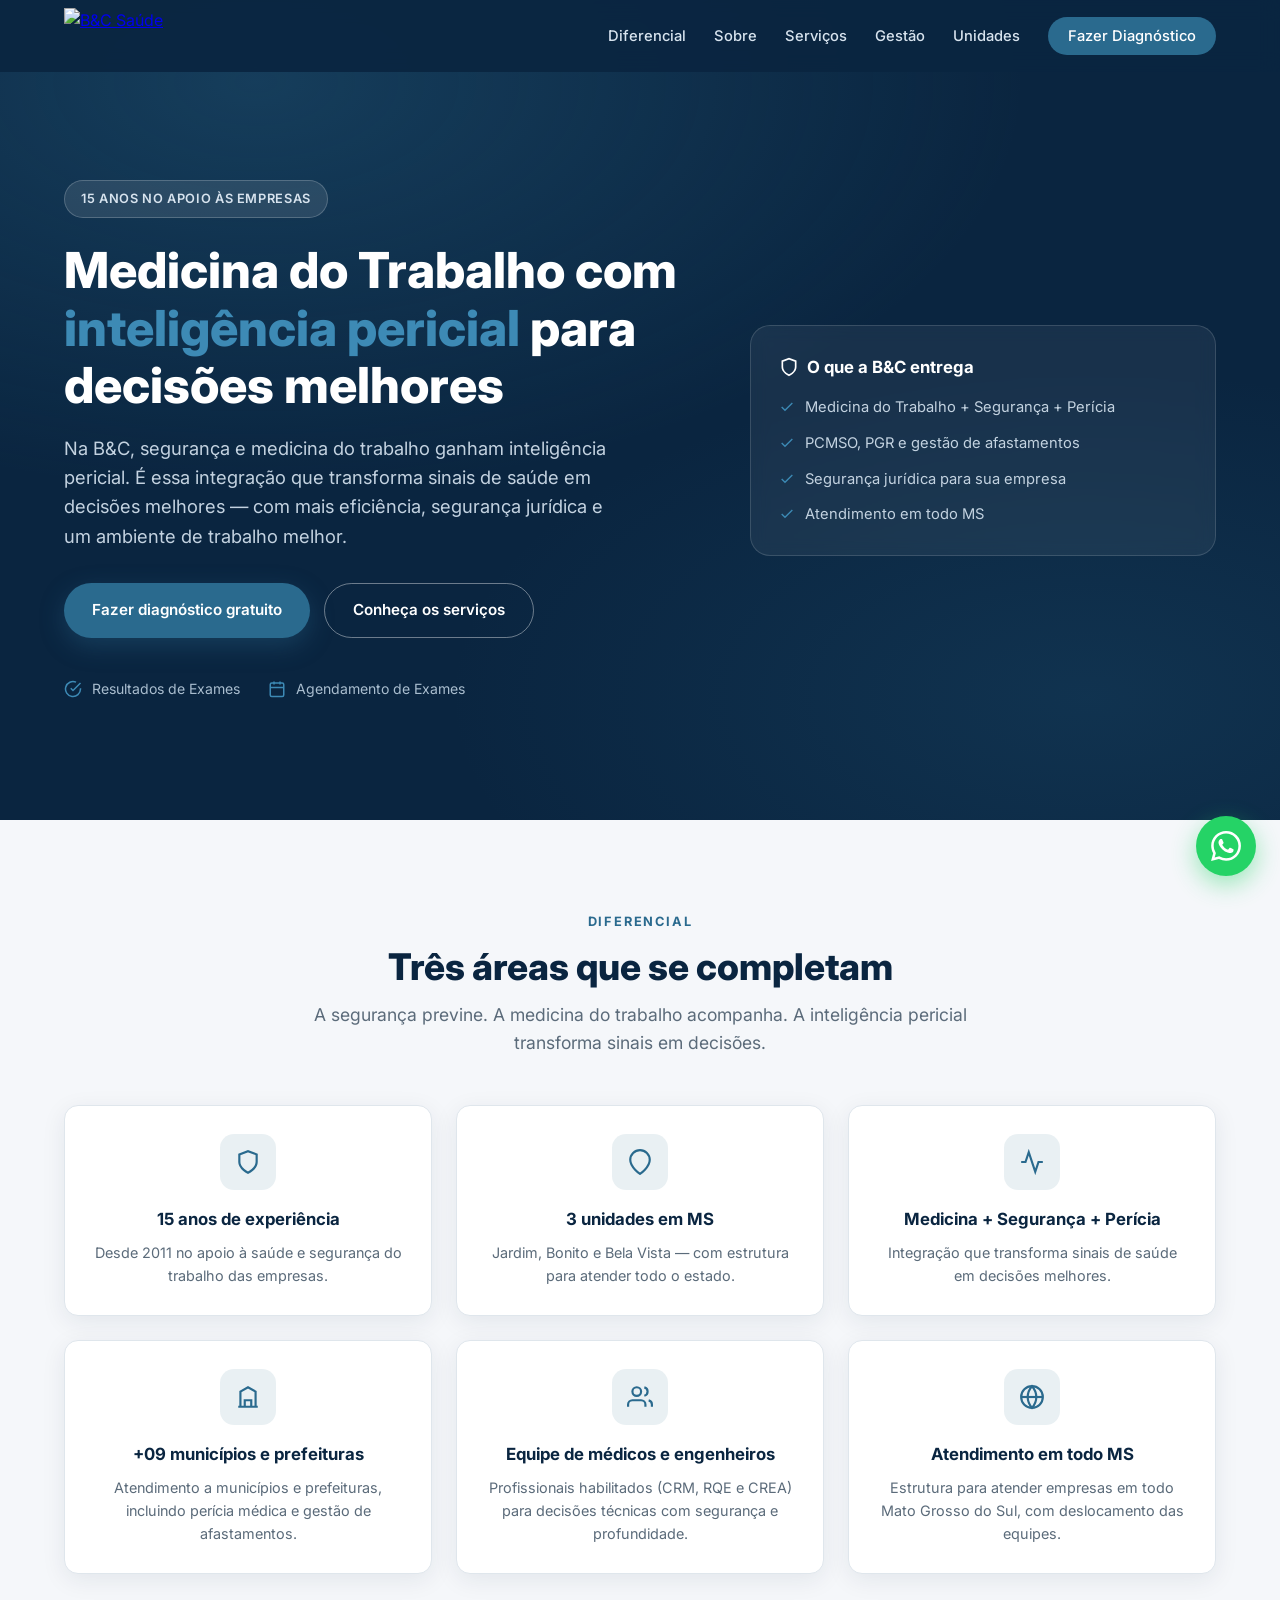
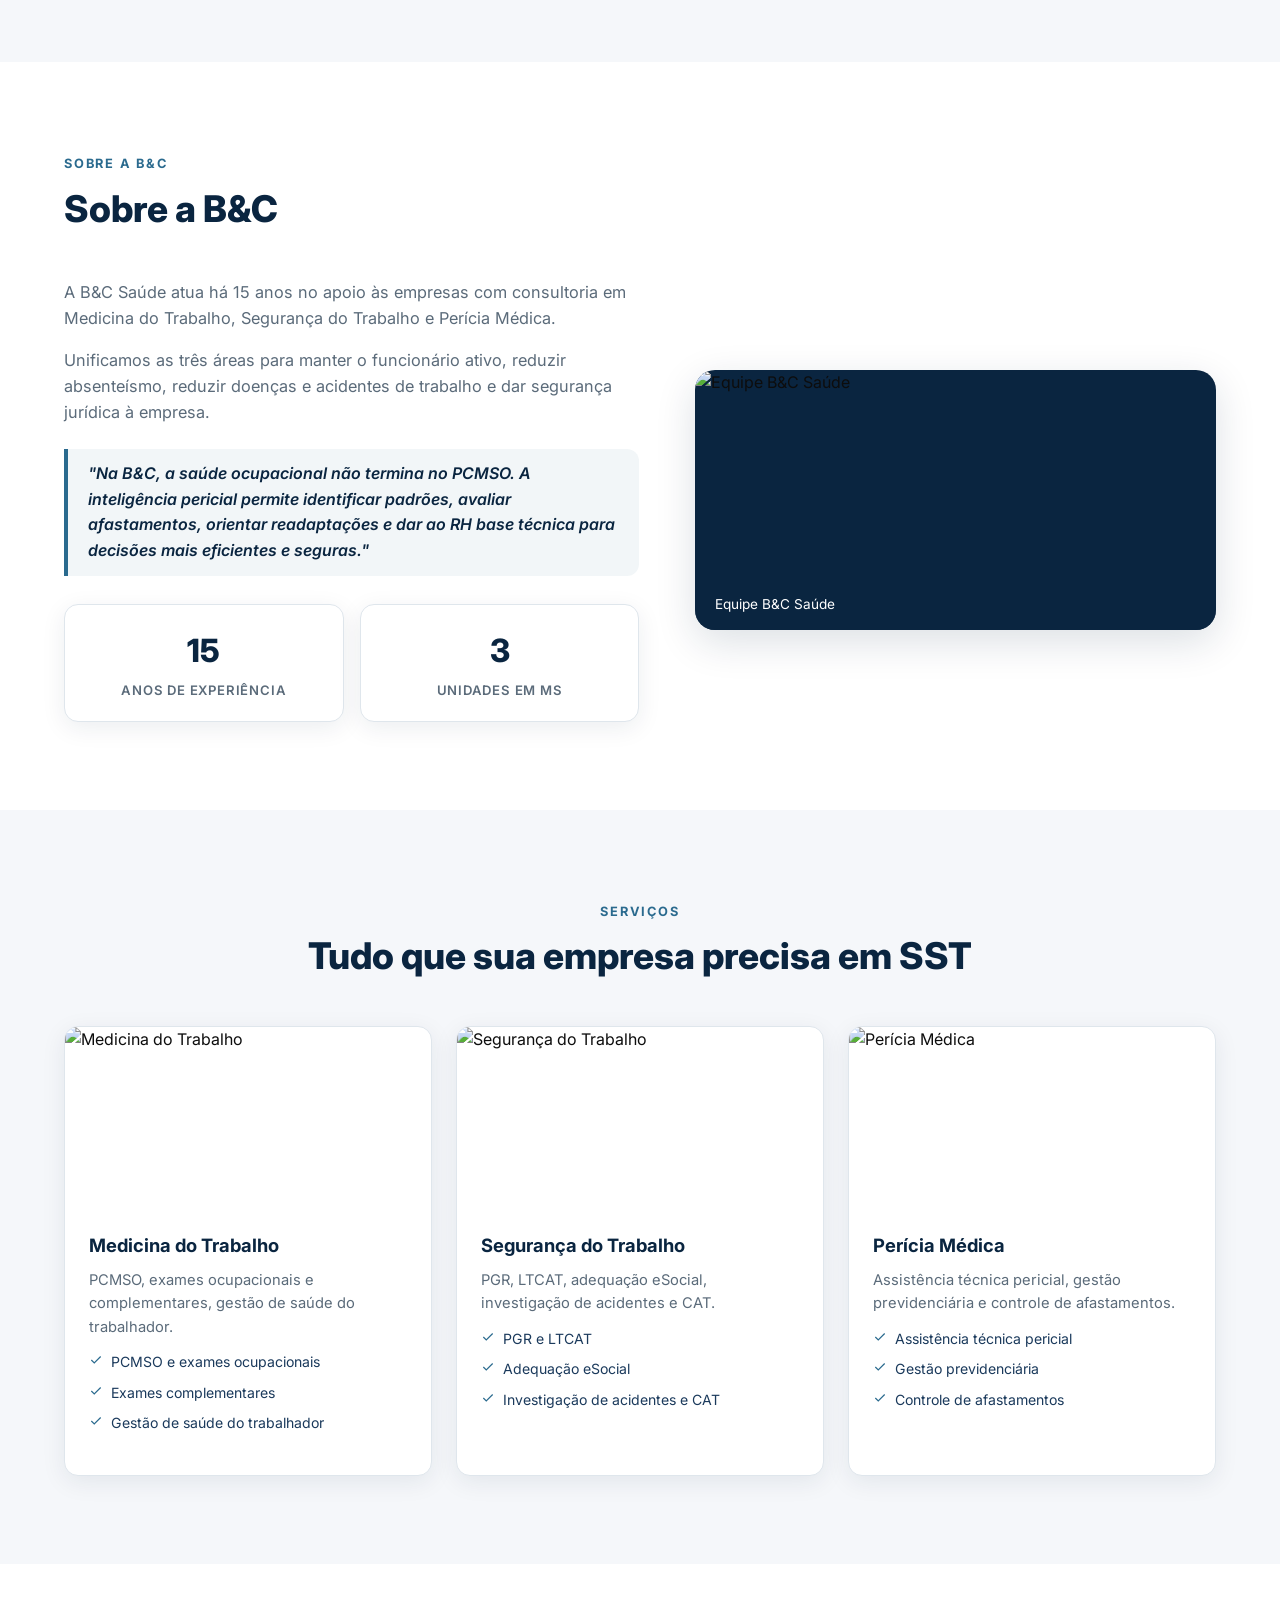
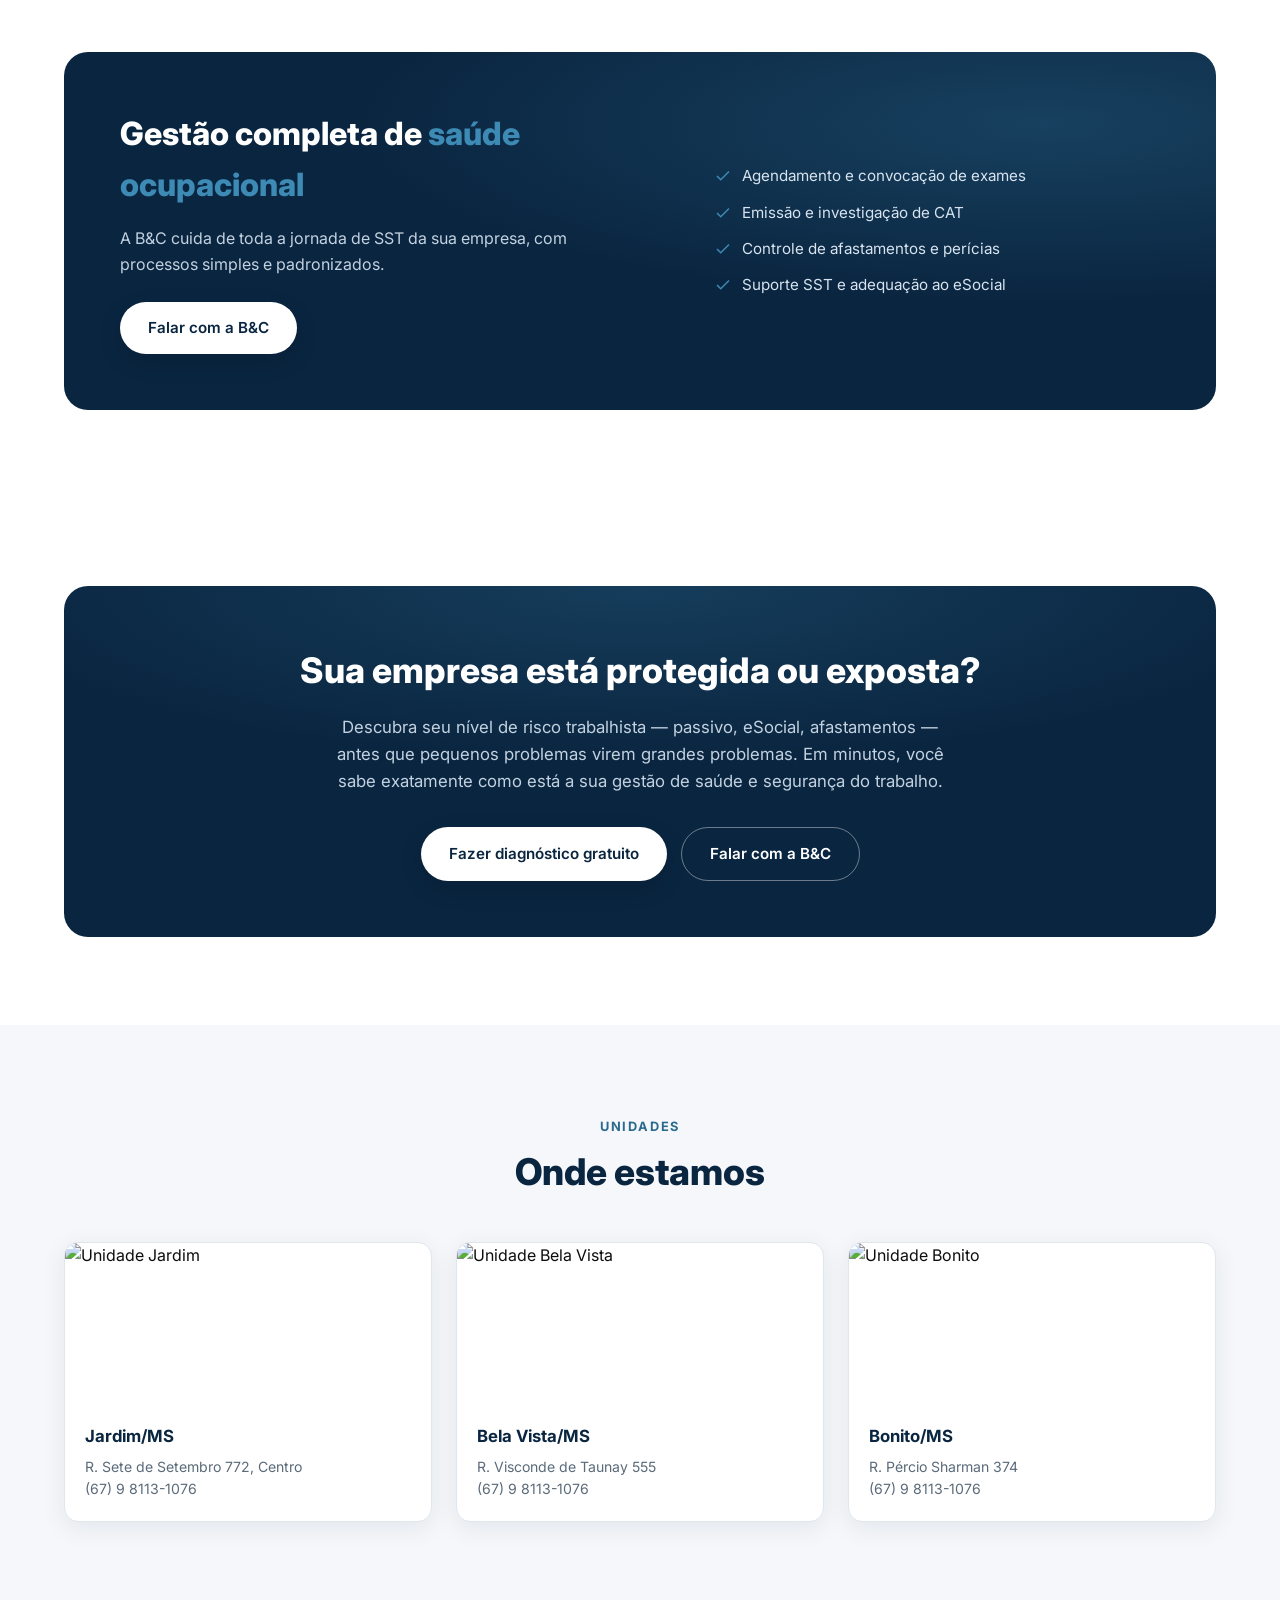
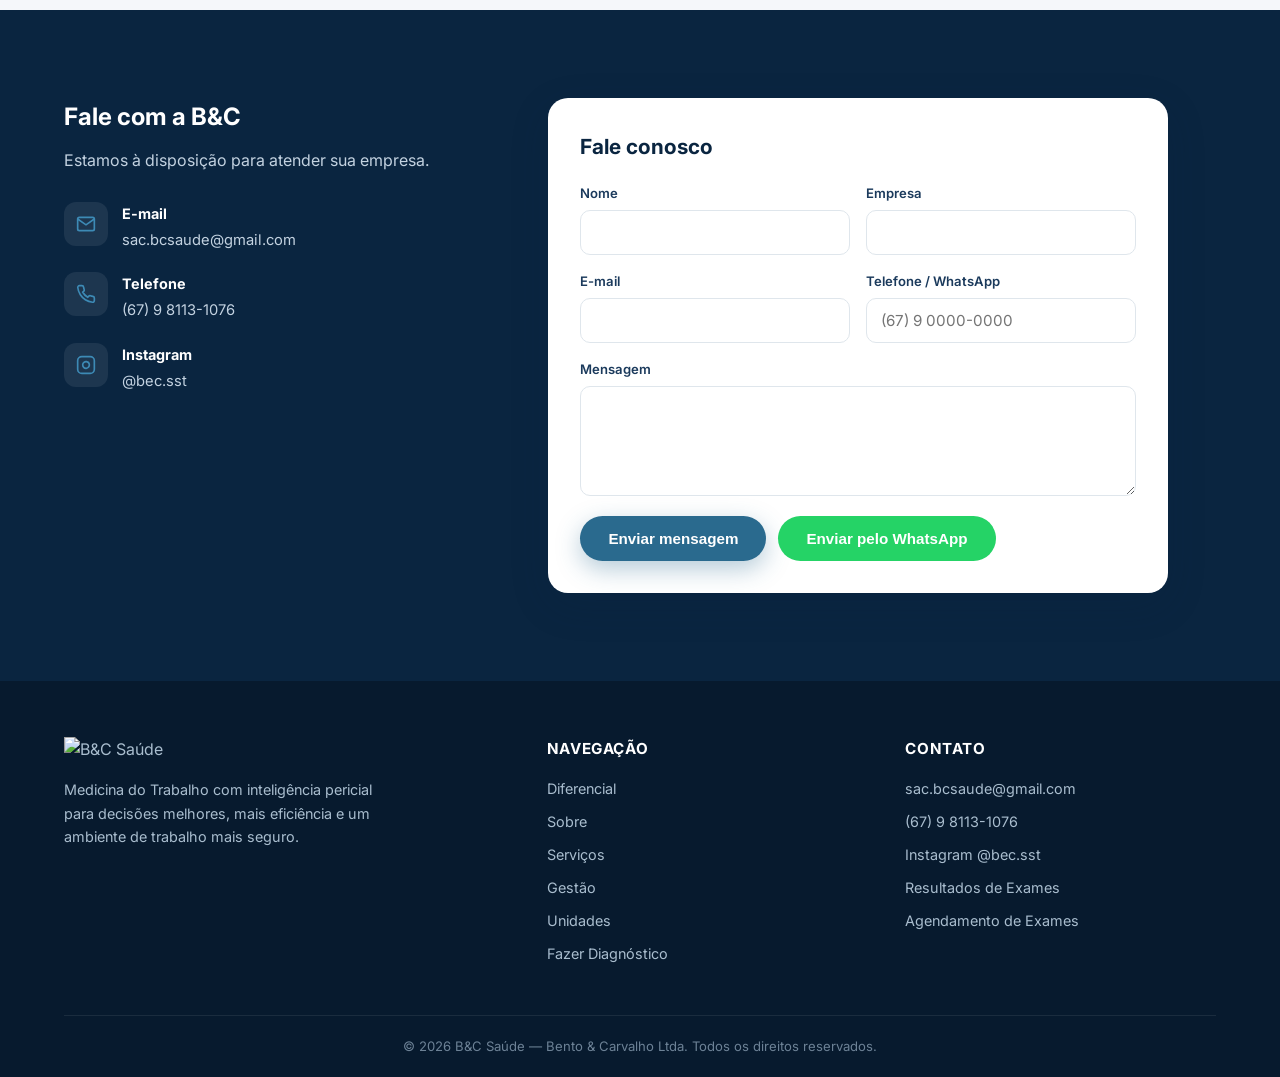
==== commit 631e399a: "fix: foto-sobre via Imgur (path absoluto)" ====
--- a/index.html
+++ b/index.html
@@ -7,7 +7,7 @@
     <meta name="description" content="B&C Saúde - Medicina do Trabalho, Segurança do Trabalho e Perícia Médica para empresas em todo Mato Grosso do Sul." />
     <link rel="icon" type="image/svg+xml" href="./favicon.svg" />
     <link href="https://fonts.googleapis.com/css2?family=Inter:wght@400;500;600;700;800&display=swap" rel="stylesheet" />
-    <script type="module" crossorigin src="./assets/index-BRARo_QL.js"></script>
+    <script type="module" crossorigin src="./assets/index-BYb36KM6.js"></script>
     <link rel="stylesheet" crossorigin href="./assets/style-s5WvzWdp.css">
   </head>
   <body>
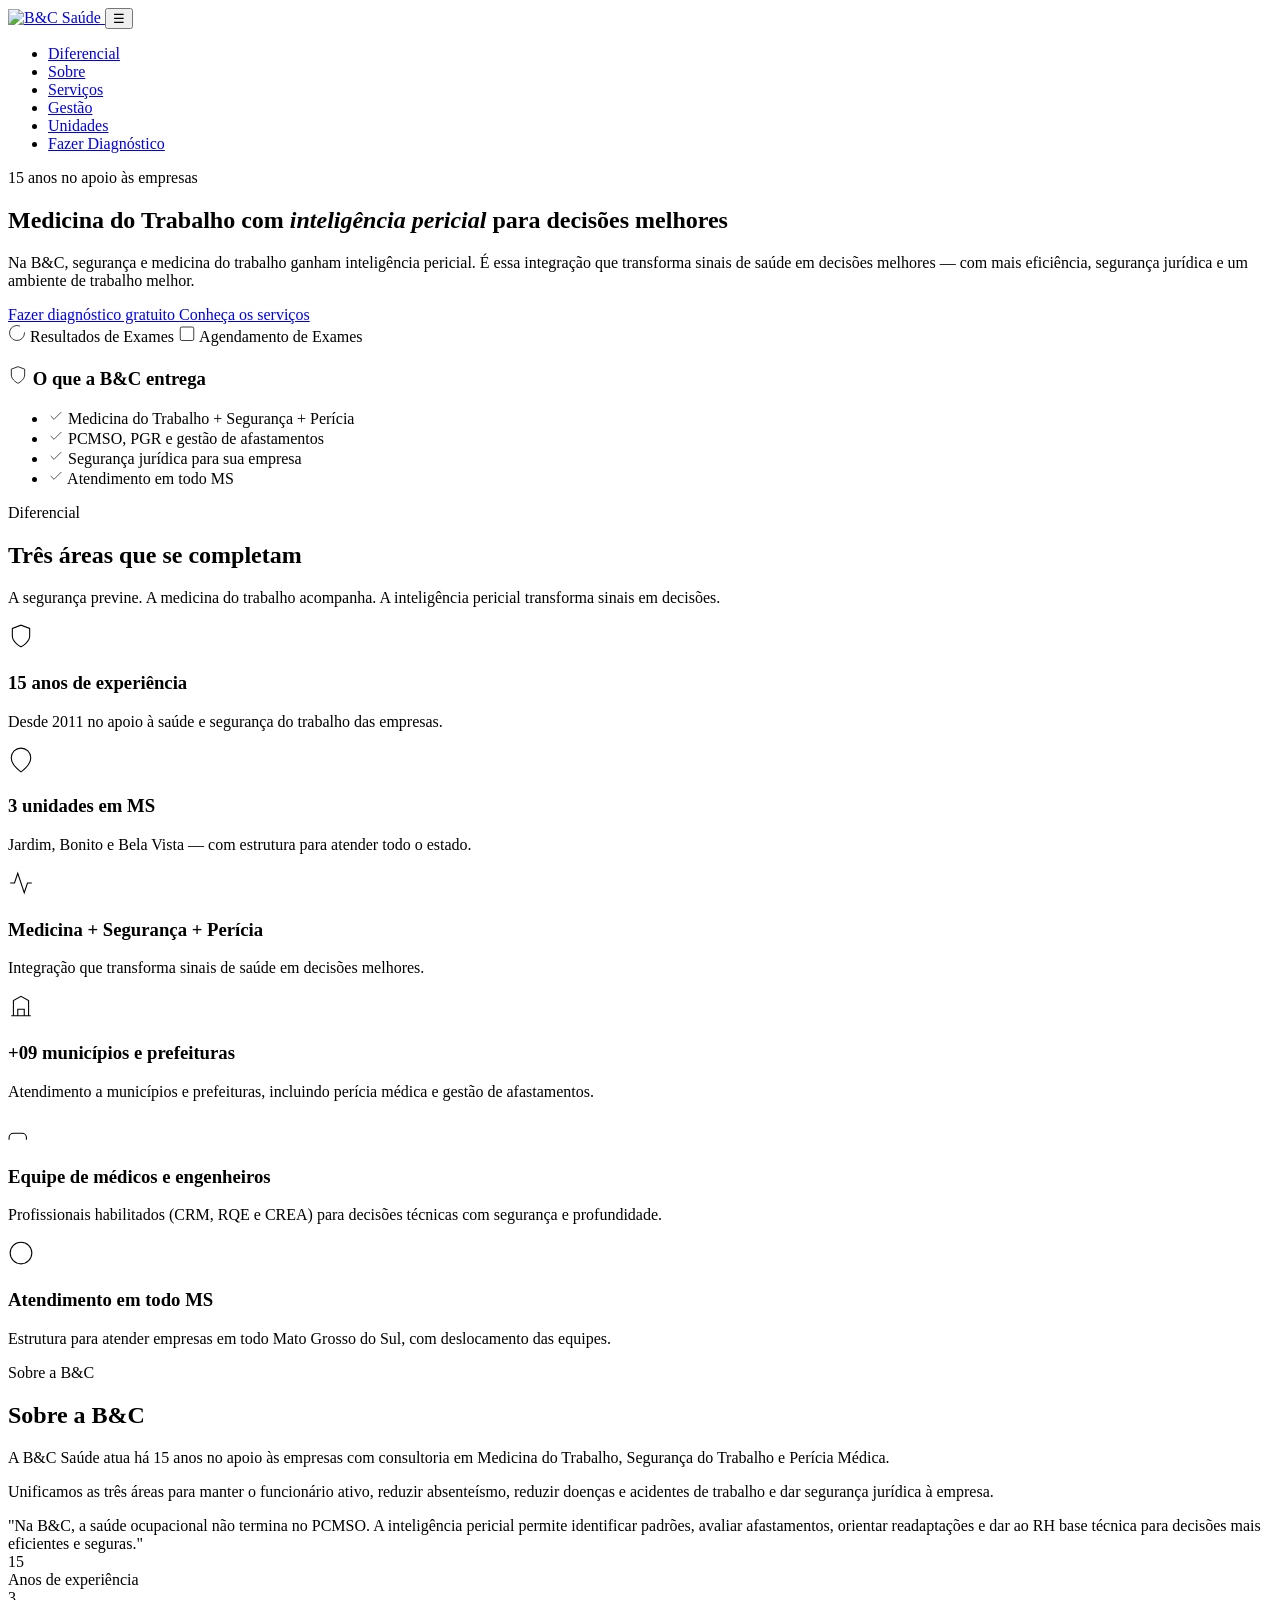
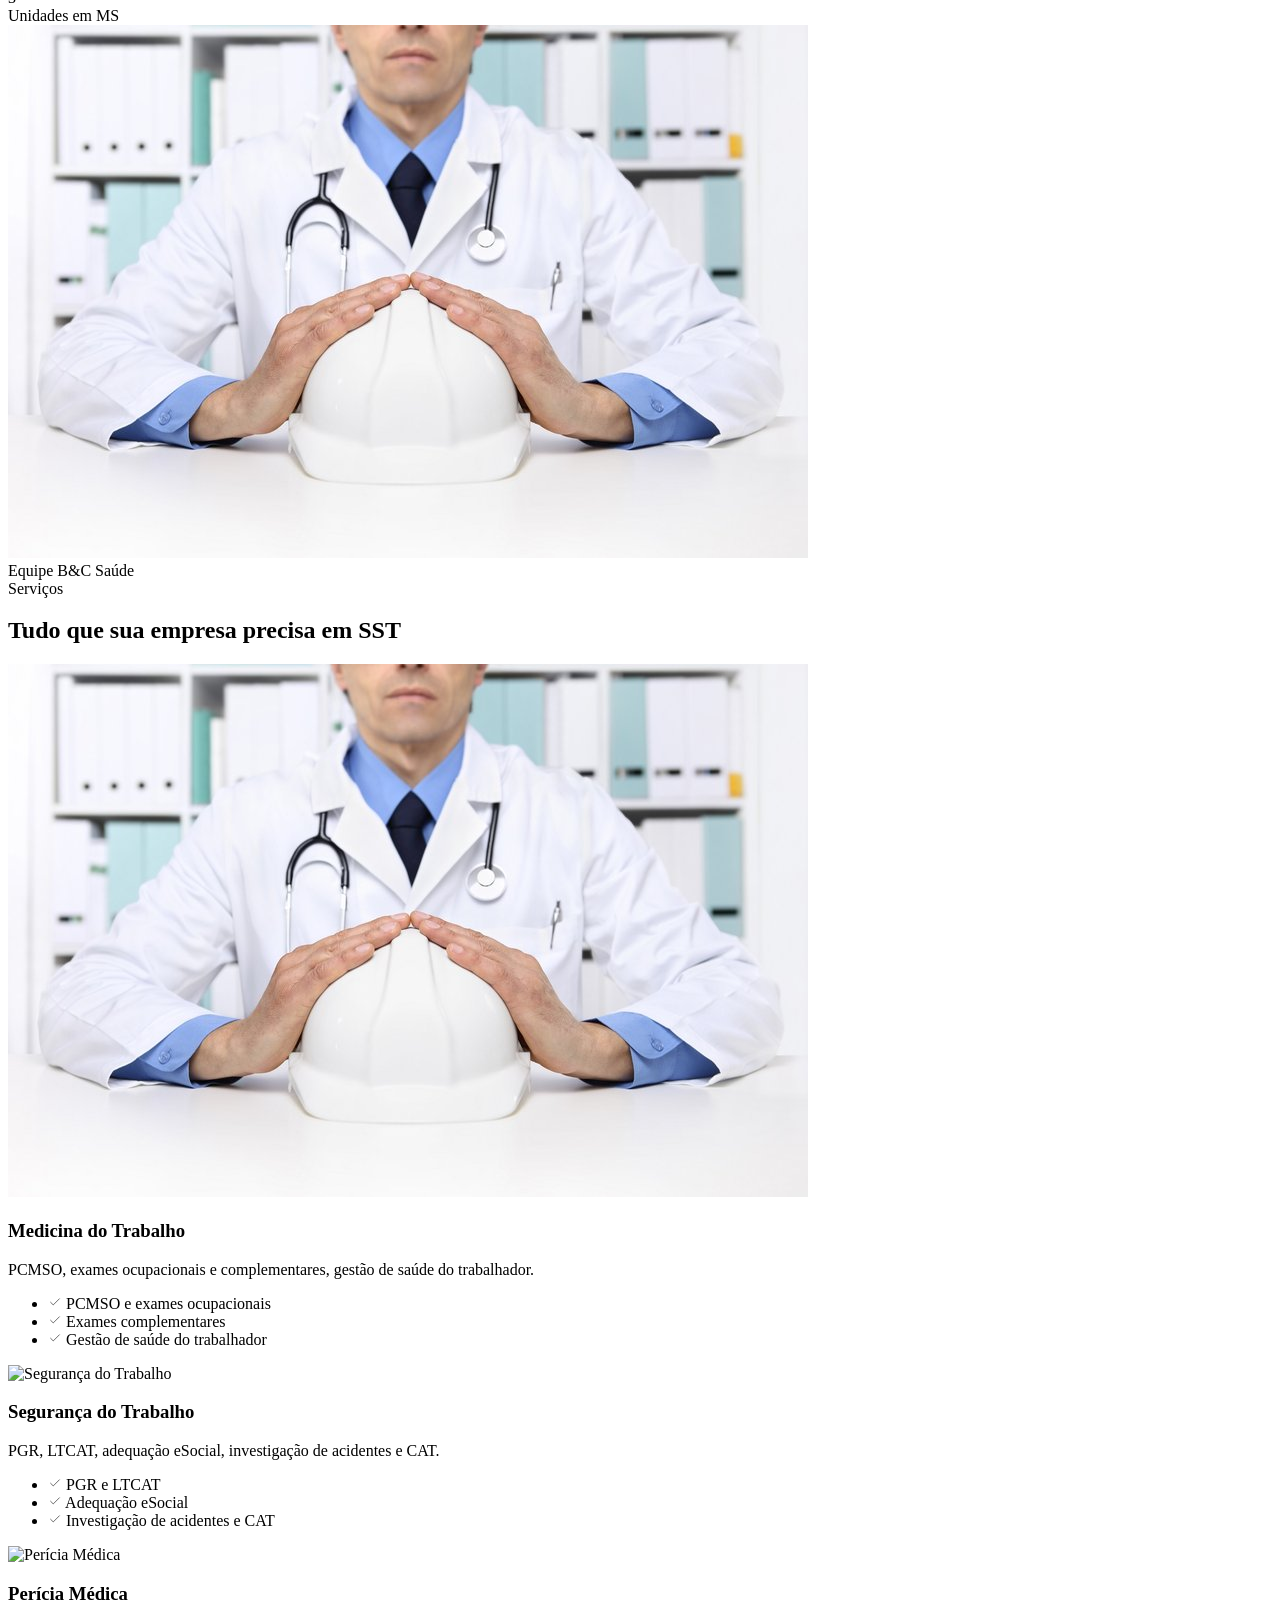
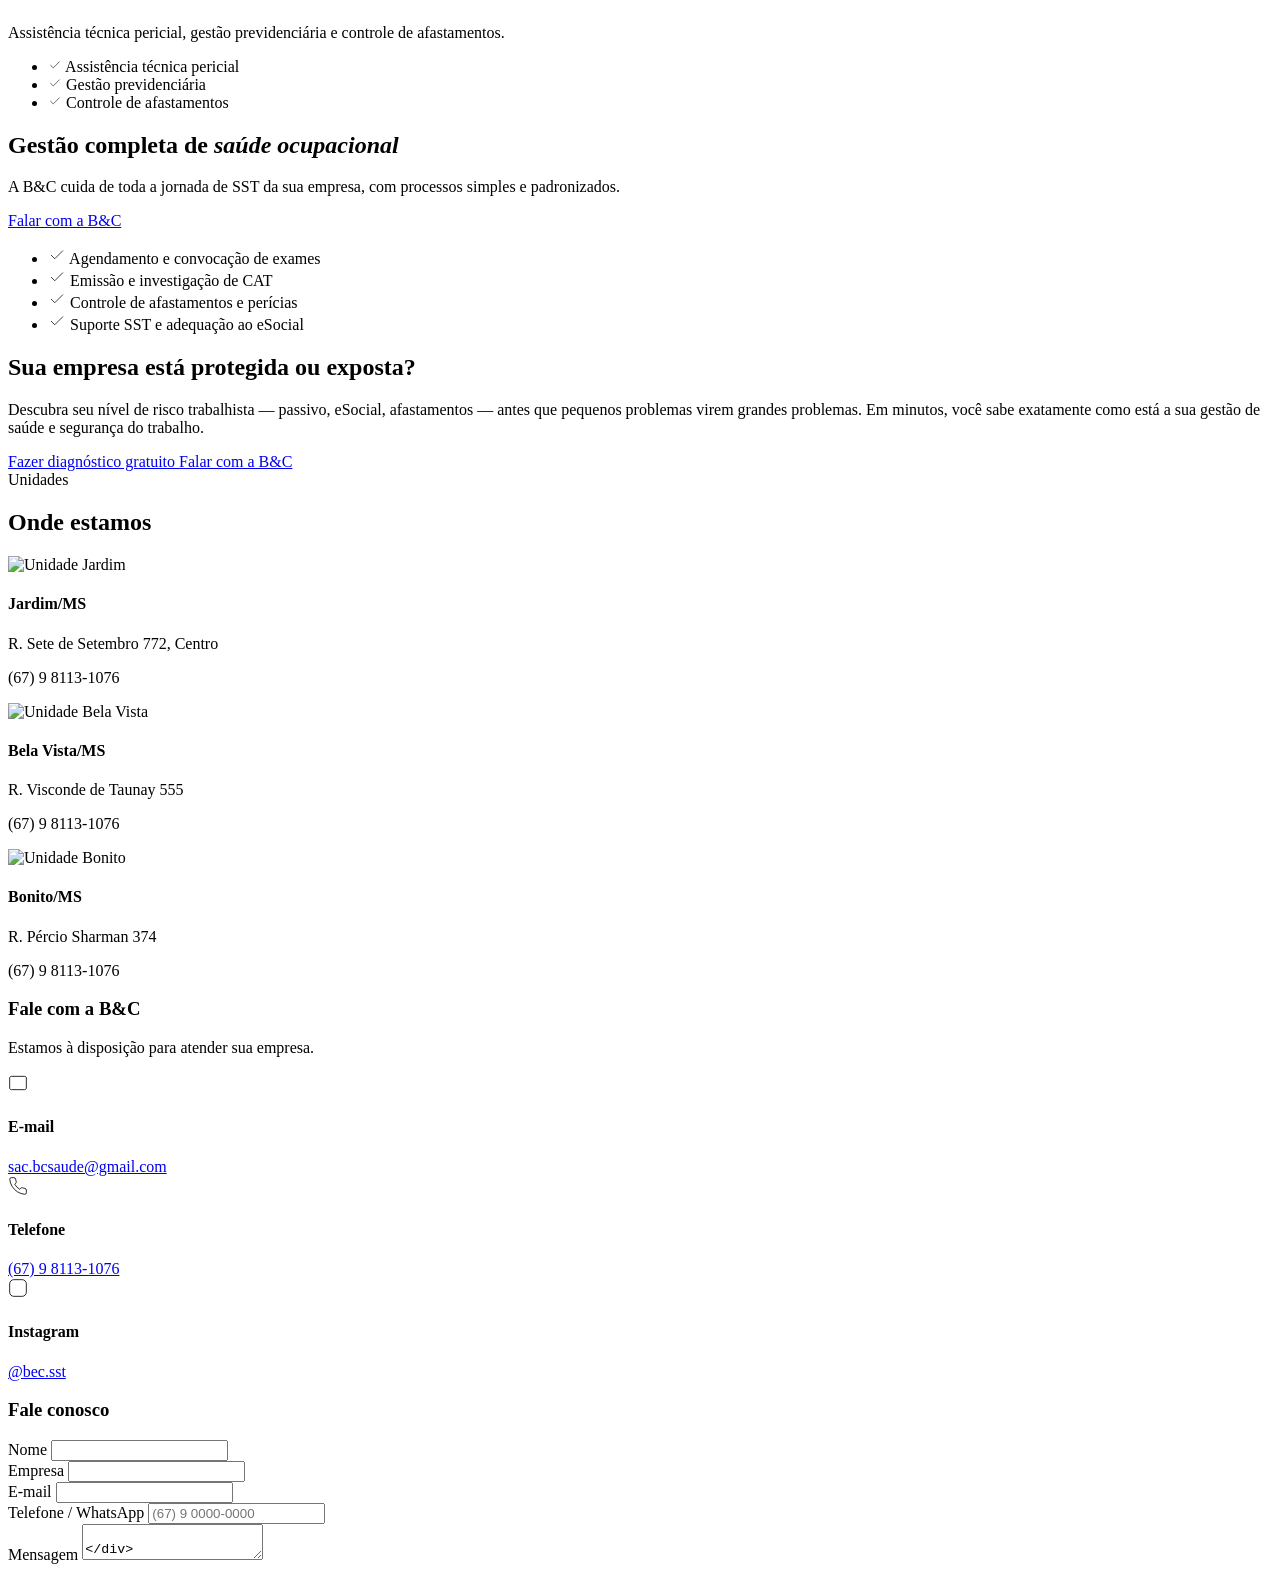
==== commit 43ed2b40: "feat: HTML estático com foto médico clinicando" ====
--- a/index.html
+++ b/index.html
@@ -1,16 +1,1194 @@
 <!DOCTYPE html>
 <html lang="pt-BR">
-  <head>
-    <meta charset="UTF-8" />
-    <meta name="viewport" content="width=device-width, initial-scale=1.0" />
-    <title>B&C Saúde — Medicina do Trabalho com inteligência pericial</title>
-    <meta name="description" content="B&C Saúde - Medicina do Trabalho, Segurança do Trabalho e Perícia Médica para empresas em todo Mato Grosso do Sul." />
-    <link rel="icon" type="image/svg+xml" href="./favicon.svg" />
-    <link href="https://fonts.googleapis.com/css2?family=Inter:wght@400;500;600;700;800&display=swap" rel="stylesheet" />
-    <script type="module" crossorigin src="./assets/index-BYb36KM6.js"></script>
-    <link rel="stylesheet" crossorigin href="./assets/style-s5WvzWdp.css">
-  </head>
-  <body>
-    <div id="root"></div>
-  </body>
-</html>
+<head>
+<meta charset="UTF-8">
+<meta name="viewport" content="width=device-width, initial-scale=1.0">
+<title>B&C Saúde — Medicina do Trabalho com inteligência pericial</title>
+<meta name="description" content="Consultoria em Medicina do Trabalho, Segurança do Trabalho e Perícia Médica para empresas em todo Mato Grosso do Sul.">
+<link rel="icon" href="favicon.ico">
+<link href="https://fonts.googleapis.com/css2?family=Inter:wght@400;500;600;700;800&display=swap" rel="stylesheet">
+<style>
+      <style>{`
+        :root{
+          --petroleo:#0a2540;
+          --petroleo-medio:#1b3a5c;
+          --petroleo-claro:#2a5278;
+          --preto:#0d0d0d;
+          --branco:#ffffff;
+          --offwhite:#f5f7fa;
+          --accent:#2a6a8e;
+          --accent-claro:#3d8ab5;
+          --cinza:#5b6b7a;
+          --cinza-claro:#e8edf2;
+          --borda:#dfe6ec;
+          --shadow:0 6px 24px rgba(10,37,64,.08);
+          --shadow-lg:0 12px 40px rgba(10,37,64,.14);
+          --radius:14px;
+          --transition:all .25s ease;
+        }
+        *{margin:0;padding:0;box-sizing:border-box}
+        html{scroll-behavior:smooth}
+        body{font-family:'Inter',system-ui,-apple-system,sans-serif;color:var(--preto);background:var(--branco);line-height:1.6}
+        .bc-container{max-width:1200px;margin:0 auto;padding:0 24px}
+        .bc-section{padding:88px 0}
+        .section-light{background:var(--offwhite)}
+        .section-light-soft{background:#fafbfd}
+        .section-dark{background:var(--petroleo);color:#fff}
+        .section-head{margin-bottom:48px}
+        .section-head.center{text-align:center}
+        .section-eyebrow{display:inline-block;font-size:.8rem;font-weight:700;letter-spacing:.14em;text-transform:uppercase;color:var(--accent);margin-bottom:12px}
+        .section-title{font-size:2.3rem;font-weight:800;line-height:1.2;color:var(--petroleo);margin-bottom:12px}
+        .section-dark .section-title{color:#fff}
+        .section-sub{font-size:1.1rem;color:var(--cinza);max-width:680px}
+        .section-head.center .section-sub{margin:0 auto}
+        .reveal{opacity:0;transform:translateY(24px);transition:opacity .7s ease,transform .7s ease}
+        .reveal.revealed{opacity:1;transform:none}
+
+        /* ===== HEADER ===== */
+        .bc-header{position:fixed;top:0;left:0;right:0;z-index:1000;background:rgba(10,37,64,.92);backdrop-filter:blur(10px);transition:var(--transition)}
+        .bc-header.scrolled{box-shadow:0 4px 20px rgba(0,0,0,.25)}
+        .bc-nav{display:flex;align-items:center;justify-content:space-between;height:72px}
+        .logo-wrap{display:flex;align-items:center;gap:12px}
+        .logo-img{height:56px;width:auto;background:transparent;padding:0;border-radius:0;box-shadow:none;transition:var(--transition)}
+        .logo-img:hover{transform:scale(1.03);box-shadow:0 4px 20px rgba(0,0,0,.3)}
+        .logo-text-fallback{display:flex;align-items:center;gap:8px;background:var(--branco);padding:8px 16px;border-radius:14px;box-shadow:0 2px 12px rgba(0,0,0,.2);font-weight:800;font-size:1.3rem;color:var(--petroleo)}
+        .logo-text-fallback span:last-child{color:var(--accent);font-weight:600;font-size:1rem}
+        .nav-links{display:flex;align-items:center;gap:28px;list-style:none}
+        .nav-links a{color:#d7e3ee;text-decoration:none;font-size:.92rem;font-weight:500;transition:var(--transition)}
+        .nav-links a:hover{color:#fff}
+        .nav-cta{background:var(--accent);color:#fff !important;padding:10px 20px;border-radius:999px;font-weight:600}
+        .nav-cta:hover{background:var(--accent-claro)}
+        .menu-toggle{display:none;background:none;border:none;color:#fff;font-size:1.6rem;cursor:pointer}
+        .nav-links.open{display:flex;flex-direction:column;position:absolute;top:72px;left:0;right:0;background:var(--petroleo);padding:20px 24px;gap:16px;box-shadow:0 12px 30px rgba(0,0,0,.3)}
+        @media(max-width:900px){.nav-links{display:none}.menu-toggle{display:block}}
+
+        /* ===== HERO ===== */
+        .hero{position:relative;padding:180px 0 120px;background:var(--petroleo);overflow:hidden}
+        .hero::before{content:'';position:absolute;inset:0;background:
+          radial-gradient(ellipse 60% 50% at 20% 10%,rgba(42,106,142,.35),transparent),
+          radial-gradient(ellipse 50% 40% at 85% 85%,rgba(42,106,142,.2),transparent)}
+        .hero-grid{position:relative;display:grid;grid-template-columns:1.15fr .85fr;gap:56px;align-items:center}
+        .hero-badge{display:inline-flex;align-items:center;gap:8px;background:rgba(255,255,255,.1);border:1px solid rgba(255,255,255,.2);color:#d7e3ee;padding:8px 16px;border-radius:999px;font-size:.8rem;font-weight:600;letter-spacing:.05em;text-transform:uppercase;margin-bottom:24px}
+        .hero h1{font-size:3.1rem;font-weight:800;line-height:1.15;color:#fff;margin-bottom:20px}
+        .hero h1 em{font-style:normal;color:var(--accent-claro)}
+        .hero p{font-size:1.15rem;color:#c3d2e0;max-width:560px;margin-bottom:32px}
+        .hero-actions{display:flex;flex-wrap:wrap;gap:14px;margin-bottom:40px}
+        .btn{display:inline-flex;align-items:center;justify-content:center;gap:8px;padding:14px 28px;border-radius:999px;font-weight:600;font-size:.95rem;text-decoration:none;transition:var(--transition);cursor:pointer;border:none}
+        .btn-primary{background:var(--accent);color:#fff;box-shadow:0 8px 24px rgba(42,106,142,.35)}
+        .btn-primary:hover{background:var(--accent-claro);transform:translateY(-2px)}
+        .btn-outline{background:transparent;color:#fff;border:1.5px solid rgba(255,255,255,.4)}
+        .btn-outline:hover{border-color:#fff;background:rgba(255,255,255,.08)}
+        .btn-light{background:#fff;color:var(--petroleo);box-shadow:0 8px 24px rgba(0,0,0,.12)}
+        .btn-light:hover{transform:translateY(-2px);box-shadow:0 12px 30px rgba(0,0,0,.18)}
+        .hero-meta{display:flex;gap:28px;flex-wrap:wrap}
+        .hero-meta-item{display:flex;align-items:center;gap:10px;color:#a9bdce;font-size:.88rem}
+        .hero-meta-item svg{color:var(--accent-claro)}
+        .hero-visual{position:relative}
+        .hero-card{background:rgba(255,255,255,.06);border:1px solid rgba(255,255,255,.14);border-radius:20px;padding:28px;backdrop-filter:blur(8px)}
+        .hero-card h3{color:#fff;font-size:1.05rem;margin-bottom:16px;display:flex;align-items:center;gap:8px}
+        .hero-card-list{list-style:none;display:flex;flex-direction:column;gap:12px}
+        .hero-card-list li{display:flex;align-items:flex-start;gap:10px;color:#c3d2e0;font-size:.92rem}
+        .hero-card-list svg{flex-shrink:0;color:var(--accent-claro);margin-top:3px}
+        @media(max-width:960px){.hero{padding:140px 0 80px}.hero-grid{grid-template-columns:1fr;gap:40px}.hero h1{font-size:2.2rem}}
+
+        /* ===== SOBRE ===== */
+        .sobre-grid{display:grid;grid-template-columns:1.05fr .95fr;gap:56px;align-items:center}
+        .sobre-text p{color:var(--cinza);margin-bottom:16px;font-size:1.02rem}
+        .sobre-quote{border-left:4px solid var(--accent);padding:12px 20px;margin:24px 0;background:rgba(42,106,142,.06);border-radius:0 12px 12px 0;font-style:italic;color:var(--petroleo);font-weight:600}
+        .sobre-stats{display:grid;grid-template-columns:repeat(2,1fr);gap:16px;margin-top:28px}
+        .stat-card{background:#fff;border:1px solid var(--borda);border-radius:var(--radius);padding:20px;text-align:center;box-shadow:var(--shadow)}
+        .stat-num{font-size:2rem;font-weight:800;color:var(--petroleo)}
+        .stat-label{font-size:.82rem;color:var(--cinza);font-weight:600;text-transform:uppercase;letter-spacing:.06em;margin-top:4px}
+        .sobre-box{border-radius:20px;overflow:hidden;box-shadow:var(--shadow-lg);background:var(--petroleo)}
+        .sobre-box-img{width:100%;height:260px;object-fit:cover;display:block}
+        .sobre-box-caption{position:absolute;bottom:0;left:0;right:0;background:linear-gradient(transparent,rgba(10,37,64,.85));color:#fff;padding:40px 20px 14px;font-size:.85rem}
+        .sobre-box{position:relative}
+        @media(max-width:960px){.sobre-grid{grid-template-columns:1fr;gap:40px}}
+
+        /* ===== CONFIANCA ===== */
+        .conf-grid{display:grid;grid-template-columns:repeat(3,1fr);gap:24px}
+        .conf-card{background:#fff;border:1px solid var(--borda);border-radius:var(--radius);padding:28px;text-align:center;box-shadow:var(--shadow);transition:var(--transition)}
+        .conf-card:hover{transform:translateY(-4px);box-shadow:var(--shadow-lg)}
+        .conf-icon{width:56px;height:56px;margin:0 auto 16px;border-radius:14px;background:rgba(42,106,142,.1);display:flex;align-items:center;justify-content:center;color:var(--accent)}
+        .conf-card h3{font-size:1.05rem;color:var(--petroleo);margin-bottom:8px}
+        .conf-card p{font-size:.9rem;color:var(--cinza)}
+        @media(max-width:960px){.conf-grid{grid-template-columns:1fr;gap:16px}}
+
+        /* ===== SERVICOS ===== */
+        .services-grid{display:grid;grid-template-columns:repeat(3,1fr);gap:24px}
+        .service-card{background:#fff;border:1px solid var(--borda);border-radius:var(--radius);overflow:hidden;box-shadow:var(--shadow);transition:var(--transition);display:flex;flex-direction:column}
+        .service-card:hover{transform:translateY(-6px);box-shadow:var(--shadow-lg)}
+        .service-img{width:100%;height:180px;object-fit:cover;display:block}
+        .service-body{padding:24px}
+        .service-body h3{font-size:1.15rem;color:var(--petroleo);margin-bottom:8px}
+        .service-body p{font-size:.92rem;color:var(--cinza);margin-bottom:12px}
+        .service-list{list-style:none;display:flex;flex-direction:column;gap:8px;margin-bottom:16px}
+        .service-list li{display:flex;align-items:flex-start;gap:8px;font-size:.88rem;color:var(--petroleo-medio)}
+        .service-list svg{flex-shrink:0;color:var(--accent);margin-top:2px}
+        .service-link{color:var(--accent);font-weight:600;font-size:.9rem;text-decoration:none}
+        .service-link:hover{color:var(--accent-claro)}
+        @media(max-width:960px){.services-grid{grid-template-columns:1fr;gap:16px}}
+
+        /* ===== GESTAO ===== */
+        .gestao-box{background:var(--petroleo);border-radius:24px;padding:56px;color:#fff;position:relative;overflow:hidden}
+        .gestao-box::before{content:'';position:absolute;inset:0;background:radial-gradient(ellipse 60% 50% at 85% 20%,rgba(42,106,142,.4),transparent)}
+        .gestao-grid{position:relative;display:grid;grid-template-columns:1.1fr .9fr;gap:48px;align-items:center}
+        .gestao-box h2{font-size:2rem;font-weight:800;margin-bottom:16px}
+        .gestao-box h2 em{font-style:normal;color:var(--accent-claro)}
+        .gestao-box p{color:#c3d2e0;margin-bottom:24px;max-width:480px}
+        .gestao-list{list-style:none;display:flex;flex-direction:column;gap:12px}
+        .gestao-list li{display:flex;align-items:flex-start;gap:10px;color:#d7e3ee;font-size:.95rem}
+        .gestao-list svg{flex-shrink:0;color:var(--accent-claro);margin-top:3px}
+        @media(max-width:960px){.gestao-grid{grid-template-columns:1fr;gap:32px}.gestao-box{padding:36px 24px}}
+
+        /* ===== CTA ===== */
+        .cta-box{background:var(--petroleo);border-radius:24px;padding:56px;text-align:center;color:#fff;position:relative;overflow:hidden}
+        .cta-box::before{content:'';position:absolute;inset:0;background:radial-gradient(ellipse 60% 50% at 50% 0%,rgba(42,106,142,.35),transparent)}
+        .cta-box h2{position:relative;font-size:2.2rem;font-weight:800;margin-bottom:16px}
+        .cta-box p{position:relative;color:#c3d2e0;max-width:640px;margin:0 auto 32px;font-size:1.05rem}
+        .cta-actions{position:relative;display:flex;justify-content:center;gap:14px;flex-wrap:wrap}
+        @media(max-width:960px){.cta-box{padding:36px 24px}.cta-box h2{font-size:1.7rem}}
+
+        /* ===== UNIDADES ===== */
+        .units-grid{display:grid;grid-template-columns:repeat(3,1fr);gap:24px}
+        .unit-card{background:#fff;border:1px solid var(--borda);border-radius:var(--radius);overflow:hidden;box-shadow:var(--shadow);transition:var(--transition)}
+        .unit-card:hover{transform:translateY(-4px);box-shadow:var(--shadow-lg)}
+        .unit-img{width:100%;height:160px;object-fit:cover;display:block}
+        .unit-body{padding:20px}
+        .unit-body h4{color:var(--petroleo);font-size:1.05rem;margin-bottom:6px}
+        .unit-body p{color:var(--cinza);font-size:.88rem}
+        @media(max-width:960px){.units-grid{grid-template-columns:1fr;gap:16px}}
+
+        /* ===== CONTATO ===== */
+        .contact-grid{display:grid;grid-template-columns:.9fr 1.1fr;gap:56px;align-items:start}
+        .contact-info h3{font-size:1.5rem;color:#fff;margin-bottom:12px}
+        .contact-info>p{color:#c3d2e0;margin-bottom:28px}
+        .contact-item{display:flex;align-items:flex-start;gap:14px;margin-bottom:20px}
+        .contact-icon{width:44px;height:44px;border-radius:12px;background:rgba(255,255,255,.08);display:flex;align-items:center;justify-content:center;color:var(--accent-claro);flex-shrink:0}
+        .contact-item h4{color:#fff;font-size:.9rem;margin-bottom:2px}
+        .contact-item a{color:#c3d2e0;text-decoration:none;font-size:.92rem}
+        .contact-item a:hover{color:#fff}
+        .contact-form{background:#fff;border-radius:20px;padding:32px;box-shadow:var(--shadow-lg)}
+        .contact-form h3{color:var(--petroleo);font-size:1.3rem;margin-bottom:20px}
+        .form-grid{display:grid;grid-template-columns:1fr 1fr;gap:16px}
+        .form-field{display:flex;flex-direction:column;gap:6px}
+        .form-field.full{grid-column:1/-1}
+        .form-field label{font-size:.82rem;font-weight:600;color:var(--petroleo-medio)}
+        .form-field input,.form-field textarea{border:1px solid var(--borda);border-radius:10px;padding:12px 14px;font-size:.95rem;font-family:inherit;color:#0d0d0d;background:#fff;transition:var(--transition)}
+        .form-field input:focus,.form-field textarea:focus{outline:none;border-color:var(--accent);box-shadow:0 0 0 3px rgba(42,106,142,.15)}
+        .form-field textarea{min-height:110px;resize:vertical}
+        .btn-row{display:flex;gap:12px;flex-wrap:wrap;margin-top:20px}
+        .btn-whatsapp{background:#25d366;color:#fff}
+        .btn-whatsapp:hover{background:#1ebe5b;transform:translateY(-2px)}
+        @media(max-width:960px){.contact-grid{grid-template-columns:1fr;gap:40px}.form-grid{grid-template-columns:1fr}}
+
+        /* ===== FOOTER ===== */
+        .bc-footer{background:#071a2e;color:#a9bdce;padding:56px 0 0}
+        .footer-grid{display:grid;grid-template-columns:1.4fr 1fr 1fr;gap:48px;padding-bottom:40px}
+        .footer-brand img{height:48px;width:auto;margin-bottom:16px}
+        .footer-brand p{font-size:.9rem;max-width:320px}
+        .footer-col h4{color:#fff;font-size:.95rem;margin-bottom:16px;letter-spacing:.04em;text-transform:uppercase}
+        .footer-col a{display:block;color:#a9bdce;text-decoration:none;font-size:.9rem;margin-bottom:10px}
+        .footer-col a:hover{color:#fff}
+        .footer-bottom{border-top:1px solid rgba(255,255,255,.08);padding:20px 0;text-align:center;font-size:.82rem;color:#6d8296}
+        @media(max-width:960px){.footer-grid{grid-template-columns:1fr;gap:32px}}
+
+        /* ===== FLOAT WHATSAPP ===== */
+        .float-main{position:fixed;bottom:24px;right:24px;z-index:9999;width:60px;height:60px;border-radius:50%;background:#25d366;color:#fff;border:none;cursor:pointer;display:flex;align-items:center;justify-content:center;box-shadow:0 8px 24px rgba(37,211,102,.45);transition:transform .25s ease,box-shadow .25s ease}
+        .float-main:hover{transform:scale(1.08);box-shadow:0 12px 30px rgba(37,211,102,.55)}
+        .float-menu{position:fixed;bottom:96px;right:24px;z-index:9999;background:#fff;border-radius:16px;box-shadow:var(--shadow-lg);overflow:hidden;min-width:220px;animation:fadeUp .25s ease}
+        @keyframes fadeUp{from{opacity:0;transform:translateY(12px)}to{opacity:1;transform:none}}
+        .float-menu a{display:flex;align-items:center;gap:12px;padding:14px 18px;color:var(--petroleo);text-decoration:none;font-size:.92rem;font-weight:600;border-bottom:1px solid var(--borda);transition:background .2s}
+        .float-menu a:last-child{border-bottom:none}
+        .float-menu a:hover{background:var(--offwhite)}
+        .float-menu svg{color:var(--accent)}
+</style>
+</head>
+<body>
+    <div class="min-h-screen bg-white">
+      <style>{`
+        :root
+        *
+        html
+        body
+        .bc-container
+        .bc-section
+        .section-light
+        .section-light-soft
+        .section-dark
+        .section-head
+        .section-head.center
+        .section-eyebrow
+        .section-title
+        .section-dark .section-title
+        .section-sub
+        .section-head.center .section-sub
+        .reveal
+        .reveal.revealed
+
+        /* ===== HEADER ===== */
+        .bc-header
+        .bc-header.scrolled
+        .bc-nav
+        .logo-wrap
+        .logo-img
+        .logo-img:hover
+        .logo-text-fallback
+        .logo-text-fallback span:last-child
+        .nav-links
+        .nav-links a
+        .nav-links a:hover
+        .nav-cta
+        .nav-cta:hover
+        .menu-toggle
+        .nav-links.open
+        @media(max-width:900px){.nav-links.menu-toggle}
+
+        /* ===== HERO ===== */
+        .hero
+        .hero::before
+        .hero-grid
+        .hero-badge
+        .hero h1
+        .hero h1 em
+        .hero p
+        .hero-actions
+        .btn
+        .btn-primary
+        .btn-primary:hover
+        .btn-outline
+        .btn-outline:hover
+        .btn-light
+        .btn-light:hover
+        .hero-meta
+        .hero-meta-item
+        .hero-meta-item svg
+        .hero-visual
+        .hero-card
+        .hero-card h3
+        .hero-card-list
+        .hero-card-list li
+        .hero-card-list svg
+        @media(max-width:960px){.hero.hero-grid.hero h1}
+
+        /* ===== SOBRE ===== */
+        .sobre-grid
+        .sobre-text p
+        .sobre-quote
+        .sobre-stats
+        .stat-card
+        .stat-num
+        .stat-label
+        .sobre-box
+        .sobre-box-img
+        .sobre-box-caption
+        .sobre-box
+        @media(max-width:960px){.sobre-grid}
+
+        /* ===== CONFIANCA ===== */
+        .conf-grid
+        .conf-card
+        .conf-card:hover
+        .conf-icon
+        .conf-card h3
+        .conf-card p
+        @media(max-width:960px){.conf-grid}
+
+        /* ===== SERVICOS ===== */
+        .services-grid
+        .service-card
+        .service-card:hover
+        .service-img
+        .service-body
+        .service-body h3
+        .service-body p
+        .service-list
+        .service-list li
+        .service-list svg
+        .service-link
+        .service-link:hover
+        @media(max-width:960px){.services-grid}
+
+        /* ===== GESTAO ===== */
+        .gestao-box
+        .gestao-box::before
+        .gestao-grid
+        .gestao-box h2
+        .gestao-box h2 em
+        .gestao-box p
+        .gestao-list
+        .gestao-list li
+        .gestao-list svg
+        @media(max-width:960px){.gestao-grid.gestao-box}
+
+        /* ===== CTA ===== */
+        .cta-box
+        .cta-box::before
+        .cta-box h2
+        .cta-box p
+        .cta-actions
+        @media(max-width:960px){.cta-box.cta-box h2}
+
+        /* ===== UNIDADES ===== */
+        .units-grid
+        .unit-card
+        .unit-card:hover
+        .unit-img
+        .unit-body
+        .unit-body h4
+        .unit-body p
+        @media(max-width:960px){.units-grid}
+
+        /* ===== CONTATO ===== */
+        .contact-grid
+        .contact-info h3
+        .contact-info>p
+        .contact-item
+        .contact-icon
+        .contact-item h4
+        .contact-item a
+        .contact-item a:hover
+        .contact-form
+        .contact-form h3
+        .form-grid
+        .form-field
+        .form-field.full
+        .form-field label
+        .form-field input,.form-field textarea
+        .form-field input:focus,.form-field textarea:focus
+        .form-field textarea
+        .btn-row
+        .btn-whatsapp
+        .btn-whatsapp:hover
+        @media(max-width:960px){.contact-grid.form-grid}
+
+        /* ===== FOOTER ===== */
+        .bc-footer
+        .footer-grid
+        .footer-brand img
+        .footer-brand p
+        .footer-col h4
+        .footer-col a
+        .footer-col a:hover
+        .footer-bottom
+        @media(max-width:960px){.footer-grid}
+
+        /* ===== FLOAT WHATSAPP ===== */
+        .float-main
+        .float-main:hover
+        .float-menu
+        @keyframes fadeUp{fromto}
+        .float-menu a
+        .float-menu a:last-child
+        .float-menu a:hover
+        .float-menu svg
+      `}</style>
+
+      <header className={`bc-header$`}>
+        <div class="bc-container bc-nav">
+          <a href="#hero" class="logo-wrap">
+            <img src="https://i.imgur.com/0njUm4v.png" alt="B&C Saúde" class="logo-img">
+          </a>
+          <button class="menu-toggle" onClick= aria-label="Menu">
+            ☰
+          </button>
+          <ul className={`nav-links$`}>
+            <li>
+              <a href="#diferencial">Diferencial</a>
+            </li>
+            <li>
+              <a href="#sobre">Sobre</a>
+            </li>
+            <li>
+              <a href="#servicos">Serviços</a>
+            </li>
+            <li>
+              <a href="#gestao">Gestão</a>
+            </li>
+            <li>
+              <a href="#unidades">Unidades</a>
+            </li>
+            <li>
+              <a href="/diagnostico" class="nav-cta">
+                Fazer Diagnóstico
+              </a>
+            </li>
+          </ul>
+        </div>
+      </header>
+
+      <section class="hero" id="hero">
+        <div class="bc-container hero-grid">
+          <div class="hero-content reveal">
+            <div class="hero-badge">15 anos no apoio às empresas</div>
+            <h1>
+              Medicina do Trabalho com <em>inteligência pericial</em> para decisões melhores
+            </h1>
+            <p>
+              Na B&C, segurança e medicina do trabalho ganham inteligência pericial. É essa
+              integração que transforma sinais de saúde em decisões melhores — com mais eficiência,
+              segurança jurídica e um ambiente de trabalho melhor.
+            </p>
+            <div class="hero-actions">
+              <a href="/diagnostico" class="btn btn-primary">
+                Fazer diagnóstico gratuito
+              </a>
+              <a href="#servicos" class="btn btn-outline">
+                Conheça os serviços
+              </a>
+            </div>
+            <div class="hero-meta">
+              <span class="hero-meta-item">
+                <svg
+                  width="18"
+                  height="18"
+                  viewBox="0 0 24 24"
+                  fill="none"
+                  stroke="currentColor"
+                  strokeWidth="2"
+                >
+                  <path d="M22 11.08V12a10 10 0 1 1-5.93-9.14">
+                  <polyline points="22 4 12 14.01 9 11.01">
+                </svg>
+                Resultados de Exames
+              </span>
+              <span class="hero-meta-item">
+                <svg
+                  width="18"
+                  height="18"
+                  viewBox="0 0 24 24"
+                  fill="none"
+                  stroke="currentColor"
+                  strokeWidth="2"
+                >
+                  <rect x="3" y="4" width="18" height="18" rx="2" ry="2">
+                  <line x1="16" y1="2" x2="16" y2="6">
+                  <line x1="8" y1="2" x2="8" y2="6">
+                  <line x1="3" y1="10" x2="21" y2="10">
+                </svg>
+                Agendamento de Exames
+              </span>
+            </div>
+          </div>
+          <div class="hero-visual reveal">
+            <div class="hero-card">
+              <h3>
+                <svg
+                  width="20"
+                  height="20"
+                  viewBox="0 0 24 24"
+                  fill="none"
+                  stroke="currentColor"
+                  strokeWidth="2"
+                >
+                  <path d="M12 22s8-4 8-10V5l-8-3-8 3v7c0 6 8 10 8 10z">
+                </svg>
+                O que a B&C entrega
+              </h3>
+              <ul class="hero-card-list">
+                <li>
+                  <svg
+                    width="16"
+                    height="16"
+                    viewBox="0 0 24 24"
+                    fill="none"
+                    stroke="currentColor"
+                    strokeWidth="2"
+                  >
+                    <polyline points="20 6 9 17 4 12">
+                  </svg>
+                  Medicina do Trabalho + Segurança + Perícia
+                </li>
+                <li>
+                  <svg
+                    width="16"
+                    height="16"
+                    viewBox="0 0 24 24"
+                    fill="none"
+                    stroke="currentColor"
+                    strokeWidth="2"
+                  >
+                    <polyline points="20 6 9 17 4 12">
+                  </svg>
+                  PCMSO, PGR e gestão de afastamentos
+                </li>
+                <li>
+                  <svg
+                    width="16"
+                    height="16"
+                    viewBox="0 0 24 24"
+                    fill="none"
+                    stroke="currentColor"
+                    strokeWidth="2"
+                  >
+                    <polyline points="20 6 9 17 4 12">
+                  </svg>
+                  Segurança jurídica para sua empresa
+                </li>
+                <li>
+                  <svg
+                    width="16"
+                    height="16"
+                    viewBox="0 0 24 24"
+                    fill="none"
+                    stroke="currentColor"
+                    strokeWidth="2"
+                  >
+                    <polyline points="20 6 9 17 4 12">
+                  </svg>
+                  Atendimento em todo MS
+                </li>
+              </ul>
+            </div>
+          </div>
+        </div>
+      </section>
+
+      <section class="bc-section section-light" id="diferencial">
+        <div class="bc-container">
+          <div class="section-head center reveal">
+            <div class="section-eyebrow">Diferencial</div>
+            <h2 class="section-title">Três áreas que se completam</h2>
+            <p class="section-sub">
+              A segurança previne. A medicina do trabalho acompanha. A inteligência pericial
+              transforma sinais em decisões.
+            </p>
+          </div>
+          <div class="conf-grid">
+            <div class="conf-card reveal">
+              <div class="conf-icon">
+                <svg
+                  width="26"
+                  height="26"
+                  viewBox="0 0 24 24"
+                  fill="none"
+                  stroke="currentColor"
+                  strokeWidth="2"
+                >
+                  <path d="M12 22s8-4 8-10V5l-8-3-8 3v7c0 6 8 10 8 10z">
+                </svg>
+              </div>
+              <h3>15 anos de experiência</h3>
+              <p>Desde 2011 no apoio à saúde e segurança do trabalho das empresas.</p>
+            </div>
+            <div class="conf-card reveal">
+              <div class="conf-icon">
+                <svg
+                  width="26"
+                  height="26"
+                  viewBox="0 0 24 24"
+                  fill="none"
+                  stroke="currentColor"
+                  strokeWidth="2"
+                >
+                  <path d="M21 10c0 7-9 13-9 13s-9-6-9-13a9 9 0 0 1 18 0z">
+                </svg>
+              </div>
+              <h3>3 unidades em MS</h3>
+              <p>Jardim, Bonito e Bela Vista — com estrutura para atender todo o estado.</p>
+            </div>
+            <div class="conf-card reveal">
+              <div class="conf-icon">
+                <svg
+                  width="26"
+                  height="26"
+                  viewBox="0 0 24 24"
+                  fill="none"
+                  stroke="currentColor"
+                  strokeWidth="2"
+                >
+                  <path d="M22 12h-4l-3 9L9 3l-3 9H2">
+                </svg>
+              </div>
+              <h3>Medicina + Segurança + Perícia</h3>
+              <p>Integração que transforma sinais de saúde em decisões melhores.</p>
+            </div>
+            <div class="conf-card reveal">
+              <div class="conf-icon">
+                <svg
+                  width="26"
+                  height="26"
+                  viewBox="0 0 24 24"
+                  fill="none"
+                  stroke="currentColor"
+                  strokeWidth="2"
+                >
+                  <path d="M3 21h18M5 21V7l7-4 7 4v14M9 21v-6h6v6">
+                </svg>
+              </div>
+              <h3>+09 municípios e prefeituras</h3>
+              <p>
+                Atendimento a municípios e prefeituras, incluindo perícia médica e gestão de
+                afastamentos.
+              </p>
+            </div>
+            <div class="conf-card reveal">
+              <div class="conf-icon">
+                <svg
+                  width="26"
+                  height="26"
+                  viewBox="0 0 24 24"
+                  fill="none"
+                  stroke="currentColor"
+                  strokeWidth="2"
+                >
+                  <path d="M17 21v-2a4 4 0 0 0-4-4H5a4 4 0 0 0-4 4v2">
+                  <circle cx="9" cy="7" r="4">
+                  <path d="M23 21v-2a4 4 0 0 0-3-3.87M16 3.13a4 4 0 0 1 0 7.75">
+                </svg>
+              </div>
+              <h3>Equipe de médicos e engenheiros</h3>
+              <p>
+                Profissionais habilitados (CRM, RQE e CREA) para decisões técnicas com segurança e
+                profundidade.
+              </p>
+            </div>
+            <div class="conf-card reveal">
+              <div class="conf-icon">
+                <svg
+                  width="26"
+                  height="26"
+                  viewBox="0 0 24 24"
+                  fill="none"
+                  stroke="currentColor"
+                  strokeWidth="2"
+                >
+                  <circle cx="12" cy="12" r="10">
+                  <line x1="2" y1="12" x2="22" y2="12">
+                  <path d="M12 2a15.3 15.3 0 0 1 4 10 15.3 15.3 0 0 1-4 10 15.3 15.3 0 0 1-4-10 15.3 15.3 0 0 1 4-10z">
+                </svg>
+              </div>
+              <h3>Atendimento em todo MS</h3>
+              <p>
+                Estrutura para atender empresas em todo Mato Grosso do Sul, com deslocamento das
+                equipes.
+              </p>
+            </div>
+          </div>
+        </div>
+      </section>
+
+      <section class="bc-section" id="sobre">
+        <div class="bc-container">
+          <div class="section-head reveal">
+            <div class="section-eyebrow">Sobre a B&C</div>
+            <h2 class="section-title">Sobre a B&C</h2>
+          </div>
+          <div class="sobre-grid">
+            <div class="sobre-text reveal">
+              <p>
+                A B&C Saúde atua há 15 anos no apoio às empresas com consultoria em Medicina do
+                Trabalho, Segurança do Trabalho e Perícia Médica.
+              </p>
+              <p>
+                Unificamos as três áreas para manter o funcionário ativo, reduzir absenteísmo,
+                reduzir doenças e acidentes de trabalho e dar segurança jurídica à empresa.
+              </p>
+              <div class="sobre-quote">
+                "Na B&C, a saúde ocupacional não termina no PCMSO. A inteligência pericial permite
+                identificar padrões, avaliar afastamentos, orientar readaptações e dar ao RH base
+                técnica para decisões mais eficientes e seguras."
+              </div>
+              <div class="sobre-stats">
+                <div class="stat-card">
+                  <div class="stat-num">15</div>
+                  <div class="stat-label">Anos de experiência</div>
+                </div>
+                <div class="stat-card">
+                  <div class="stat-num">3</div>
+                  <div class="stat-label">Unidades em MS</div>
+                </div>
+              </div>
+            </div>
+            <div class="sobre-box reveal">
+              <img
+                src="img/foto-sobre.jpg"
+                alt="Equipe B&C Saúde"
+                class="sobre-box-img">
+              <div class="sobre-box-caption">Equipe B&C Saúde</div>
+            </div>
+          </div>
+        </div>
+      </section>
+
+      <section class="bc-section section-light" id="servicos">
+        <div class="bc-container">
+          <div class="section-head center reveal">
+            <div class="section-eyebrow">Serviços</div>
+            <h2 class="section-title">Tudo que sua empresa precisa em SST</h2>
+          </div>
+          <div class="services-grid">
+            <div class="service-card reveal">
+              <img
+                src="img/foto-sobre.jpg"
+                alt="Medicina do Trabalho"
+                class="service-img">
+              <div class="service-body">
+                <h3>Medicina do Trabalho</h3>
+                <p>PCMSO, exames ocupacionais e complementares, gestão de saúde do trabalhador.</p>
+                <ul class="service-list">
+                  <li>
+                    <svg
+                      width="14"
+                      height="14"
+                      viewBox="0 0 24 24"
+                      fill="none"
+                      stroke="currentColor"
+                      strokeWidth="2"
+                    >
+                      <polyline points="20 6 9 17 4 12">
+                    </svg>
+                    PCMSO e exames ocupacionais
+                  </li>
+                  <li>
+                    <svg
+                      width="14"
+                      height="14"
+                      viewBox="0 0 24 24"
+                      fill="none"
+                      stroke="currentColor"
+                      strokeWidth="2"
+                    >
+                      <polyline points="20 6 9 17 4 12">
+                    </svg>
+                    Exames complementares
+                  </li>
+                  <li>
+                    <svg
+                      width="14"
+                      height="14"
+                      viewBox="0 0 24 24"
+                      fill="none"
+                      stroke="currentColor"
+                      strokeWidth="2"
+                    >
+                      <polyline points="20 6 9 17 4 12">
+                    </svg>
+                    Gestão de saúde do trabalhador
+                  </li>
+                </ul>
+              </div>
+            </div>
+            <div class="service-card reveal">
+              <img
+                src="https://images.unsplash.com/photo-1541888946425-d81bb19240f5?auto=format&fit=crop&w=800&q=80"
+                alt="Segurança do Trabalho"
+                class="service-img">
+              <div class="service-body">
+                <h3>Segurança do Trabalho</h3>
+                <p>PGR, LTCAT, adequação eSocial, investigação de acidentes e CAT.</p>
+                <ul class="service-list">
+                  <li>
+                    <svg
+                      width="14"
+                      height="14"
+                      viewBox="0 0 24 24"
+                      fill="none"
+                      stroke="currentColor"
+                      strokeWidth="2"
+                    >
+                      <polyline points="20 6 9 17 4 12">
+                    </svg>
+                    PGR e LTCAT
+                  </li>
+                  <li>
+                    <svg
+                      width="14"
+                      height="14"
+                      viewBox="0 0 24 24"
+                      fill="none"
+                      stroke="currentColor"
+                      strokeWidth="2"
+                    >
+                      <polyline points="20 6 9 17 4 12">
+                    </svg>
+                    Adequação eSocial
+                  </li>
+                  <li>
+                    <svg
+                      width="14"
+                      height="14"
+                      viewBox="0 0 24 24"
+                      fill="none"
+                      stroke="currentColor"
+                      strokeWidth="2"
+                    >
+                      <polyline points="20 6 9 17 4 12">
+                    </svg>
+                    Investigação de acidentes e CAT
+                  </li>
+                </ul>
+              </div>
+            </div>
+            <div class="service-card reveal">
+              <img
+                src="https://images.unsplash.com/photo-1450101499163-c8848c66ca85?auto=format&fit=crop&w=800&q=80"
+                alt="Perícia Médica"
+                class="service-img">
+              <div class="service-body">
+                <h3>Perícia Médica</h3>
+                <p>
+                  Assistência técnica pericial, gestão previdenciária e controle de afastamentos.
+                </p>
+                <ul class="service-list">
+                  <li>
+                    <svg
+                      width="14"
+                      height="14"
+                      viewBox="0 0 24 24"
+                      fill="none"
+                      stroke="currentColor"
+                      strokeWidth="2"
+                    >
+                      <polyline points="20 6 9 17 4 12">
+                    </svg>
+                    Assistência técnica pericial
+                  </li>
+                  <li>
+                    <svg
+                      width="14"
+                      height="14"
+                      viewBox="0 0 24 24"
+                      fill="none"
+                      stroke="currentColor"
+                      strokeWidth="2"
+                    >
+                      <polyline points="20 6 9 17 4 12">
+                    </svg>
+                    Gestão previdenciária
+                  </li>
+                  <li>
+                    <svg
+                      width="14"
+                      height="14"
+                      viewBox="0 0 24 24"
+                      fill="none"
+                      stroke="currentColor"
+                      strokeWidth="2"
+                    >
+                      <polyline points="20 6 9 17 4 12">
+                    </svg>
+                    Controle de afastamentos
+                  </li>
+                </ul>
+              </div>
+            </div>
+          </div>
+        </div>
+      </section>
+
+      <section class="bc-section" id="gestao">
+        <div class="bc-container">
+          <div class="gestao-box reveal">
+            <div class="gestao-grid">
+              <div>
+                <h2>
+                  Gestão completa de <em>saúde ocupacional</em>
+                </h2>
+                <p>
+                  A B&C cuida de toda a jornada de SST da sua empresa, com processos simples e
+                  padronizados.
+                </p>
+                <a
+                  href="https://api.whatsapp.com/send?phone=5567981131076"
+                  class="btn btn-light"
+                >
+                  Falar com a B&C
+                </a>
+              </div>
+              <ul class="gestao-list">
+                <li>
+                  <svg
+                    width="18"
+                    height="18"
+                    viewBox="0 0 24 24"
+                    fill="none"
+                    stroke="currentColor"
+                    strokeWidth="2"
+                  >
+                    <polyline points="20 6 9 17 4 12">
+                  </svg>
+                  Agendamento e convocação de exames
+                </li>
+                <li>
+                  <svg
+                    width="18"
+                    height="18"
+                    viewBox="0 0 24 24"
+                    fill="none"
+                    stroke="currentColor"
+                    strokeWidth="2"
+                  >
+                    <polyline points="20 6 9 17 4 12">
+                  </svg>
+                  Emissão e investigação de CAT
+                </li>
+                <li>
+                  <svg
+                    width="18"
+                    height="18"
+                    viewBox="0 0 24 24"
+                    fill="none"
+                    stroke="currentColor"
+                    strokeWidth="2"
+                  >
+                    <polyline points="20 6 9 17 4 12">
+                  </svg>
+                  Controle de afastamentos e perícias
+                </li>
+                <li>
+                  <svg
+                    width="18"
+                    height="18"
+                    viewBox="0 0 24 24"
+                    fill="none"
+                    stroke="currentColor"
+                    strokeWidth="2"
+                  >
+                    <polyline points="20 6 9 17 4 12">
+                  </svg>
+                  Suporte SST e adequação ao eSocial
+                </li>
+              </ul>
+            </div>
+          </div>
+        </div>
+      </section>
+
+      <section class="bc-section" id="cta">
+        <div class="bc-container">
+          <div class="cta-box">
+            <h2>Sua empresa está protegida ou exposta?</h2>
+            <p>
+              Descubra seu nível de risco trabalhista — passivo, eSocial, afastamentos — antes que
+              pequenos problemas virem grandes problemas. Em minutos, você sabe exatamente como está
+              a sua gestão de saúde e segurança do trabalho.
+            </p>
+            <div class="cta-actions">
+              <a href="/diagnostico" class="btn btn-light">
+                Fazer diagnóstico gratuito
+              </a>
+              <a
+                href="https://api.whatsapp.com/send?phone=5567981131076"
+                class="btn btn-outline"
+              >
+                Falar com a B&C
+              </a>
+            </div>
+          </div>
+        </div>
+      </section>
+
+      <section class="bc-section section-light" id="unidades">
+        <div class="bc-container">
+          <div class="section-head center reveal">
+            <div class="section-eyebrow">Unidades</div>
+            <h2 class="section-title">Onde estamos</h2>
+          </div>
+          <div class="units-grid">
+            <div class="unit-card reveal">
+              <img
+                src="https://i.imgur.com/xGoY1M0.jpeg"
+                alt="Unidade Jardim"
+                class="unit-img">
+              <div class="unit-body">
+                <h4>Jardim/MS</h4>
+                <p>R. Sete de Setembro 772, Centro</p>
+                <p>(67) 9 8113-1076</p>
+              </div>
+            </div>
+            <div class="unit-card reveal">
+              <img
+                src="https://i.imgur.com/R3ZoXWw.jpeg"
+                alt="Unidade Bela Vista"
+                class="unit-img">
+              <div class="unit-body">
+                <h4>Bela Vista/MS</h4>
+                <p>R. Visconde de Taunay 555</p>
+                <p>(67) 9 8113-1076</p>
+              </div>
+            </div>
+            <div class="unit-card reveal">
+              <img
+                src="https://i.imgur.com/kGaESqF.jpeg"
+                alt="Unidade Bonito"
+                class="unit-img">
+              <div class="unit-body">
+                <h4>Bonito/MS</h4>
+                <p>R. Pércio Sharman 374</p>
+                <p>(67) 9 8113-1076</p>
+              </div>
+            </div>
+          </div>
+        </div>
+      </section>
+
+      <section class="bc-section section-dark" id="contato">
+        <div class="bc-container">
+          <div class="contact-grid">
+            <div class="contact-info reveal">
+              <h3>Fale com a B&C</h3>
+              <p>Estamos à disposição para atender sua empresa.</p>
+              <div class="contact-item">
+                <div class="contact-icon">
+                  <svg
+                    width="20"
+                    height="20"
+                    viewBox="0 0 24 24"
+                    fill="none"
+                    stroke="currentColor"
+                    strokeWidth="2"
+                  >
+                    <path d="M4 4h16c1.1 0 2 .9 2 2v12c0 1.1-.9 2-2 2H4c-1.1 0-2-.9-2-2V6c0-1.1.9-2 2-2z">
+                    <polyline points="22,6 12,13 2,6">
+                  </svg>
+                </div>
+                <div>
+                  <h4>E-mail</h4>
+                  <a href="mailto:sac.bcsaude@gmail.com">sac.bcsaude@gmail.com</a>
+                </div>
+              </div>
+              <div class="contact-item">
+                <div class="contact-icon">
+                  <svg
+                    width="20"
+                    height="20"
+                    viewBox="0 0 24 24"
+                    fill="none"
+                    stroke="currentColor"
+                    strokeWidth="2"
+                  >
+                    <path d="M22 16.92v3a2 2 0 0 1-2.18 2 19.79 19.79 0 0 1-8.63-3.07 19.5 19.5 0 0 1-6-6 19.79 19.79 0 0 1-3.07-8.67A2 2 0 0 1 4.11 2h3a2 2 0 0 1 2 1.72c.127.96.361 1.903.7 2.81a2 2 0 0 1-.45 2.11L8.09 9.91a16 16 0 0 0 6 6l1.27-1.27a2 2 0 0 1 2.11-.45c.907.339 1.85.573 2.81.7A2 2 0 0 1 22 16.92z">
+                  </svg>
+                </div>
+                <div>
+                  <h4>Telefone</h4>
+                  <a href="tel:+5567981131076">(67) 9 8113-1076</a>
+                </div>
+              </div>
+              <div class="contact-item">
+                <div class="contact-icon">
+                  <svg
+                    width="20"
+                    height="20"
+                    viewBox="0 0 24 24"
+                    fill="none"
+                    stroke="currentColor"
+                    strokeWidth="2"
+                  >
+                    <rect x="2" y="2" width="20" height="20" rx="5" ry="5">
+                    <path d="M16 11.37A4 4 0 1 1 12.63 8 4 4 0 0 1 16 11.37z">
+                    <line x1="17.5" y1="6.5" x2="17.51" y2="6.5">
+                  </svg>
+                </div>
+                <div>
+                  <h4>Instagram</h4>
+                  <a href="https://instagram.com/bec.sst" target="_blank" rel="noreferrer">
+                    @bec.sst
+                  </a>
+                </div>
+              </div>
+            </div>
+            <div class="contact-form reveal">
+              <h3>Fale conosco</h3>
+              <form
+                id="form-contato")
+                    if (res.ok)  else 
+                  } catch {
+                    if (btn) 
+                    alert(
+                      'Não foi possível enviar. Tente novamente ou clique no botão do WhatsApp.',
+                    )
+                  }
+                }}
+              >
+                <div class="form-grid">
+                  <div class="form-field">
+                    <label>Nome</label>
+                    <input type="text" name="name" required>
+                  </div>
+                  <div class="form-field">
+                    <label>Empresa</label>
+                    <input type="text" name="company">
+                  </div>
+                  <div class="form-field">
+                    <label>E-mail</label>
+                    <input type="email" name="email" required>
+                  </div>
+                  <div class="form-field">
+                    <label>Telefone / WhatsApp</label>
+                    <input type="tel" name="phone" placeholder="(67) 9 0000-0000" required>
+                  </div>
+                  <div class="form-field full">
+                    <label>Mensagem</label>
+                    <textarea name="message" required>
+                  </div>
+                </div>
+                <div class="btn-row">
+                  <button type="submit" class="btn btn-primary">
+                    Enviar mensagem
+                  </button>
+                  <button type="button" class="btn btn-whatsapp" onClick=>
+                    Enviar pelo WhatsApp
+                  </button>
+                </div>
+              </form>
+            </div>
+          </div>
+        </div>
+      </section>
+
+      <footer class="bc-footer">
+        <div class="bc-container">
+          <div class="footer-grid">
+            <div class="footer-brand">
+              <img src= alt="B&C Saúde">
+              <p>
+                Medicina do Trabalho com inteligência pericial para decisões melhores, mais
+                eficiência e um ambiente de trabalho mais seguro.
+              </p>
+            </div>
+            <div class="footer-col">
+              <h4>Navegação</h4>
+              <a href="#diferencial">Diferencial</a>
+              <a href="#sobre">Sobre</a>
+              <a href="#servicos">Serviços</a>
+              <a href="#gestao">Gestão</a>
+              <a href="#unidades">Unidades</a>
+              <a href="/diagnostico">Fazer Diagnóstico</a>
+            </div>
+            <div class="footer-col">
+              <h4>Contato</h4>
+              <a href="mailto:sac.bcsaude@gmail.com">sac.bcsaude@gmail.com</a>
+              <a href="tel:+5567981131076">(67) 9 8113-1076</a>
+              <a href="https://instagram.com/bec.sst" target="_blank" rel="noreferrer">
+                Instagram @bec.sst
+              </a>
+              <a href="https://consulta.apibcsaude.com.br/" target="_blank" rel="noreferrer">
+                Resultados de Exames
+              </a>
+              <a href="https://agendamentos-five.vercel.app/" target="_blank" rel="noreferrer">
+                Agendamento de Exames
+              </a>
+            </div>
+          </div>
+          <div class="footer-bottom">
+            ©  B&C Saúde — Bento & Carvalho Ltda. Todos os direitos
+            reservados.
+          </div>
+        </div>
+      </footer>
+
+      <button
+        class="float-main"
+        onClick=
+        aria-label="Falar com a B&C"
+      >
+        <svg width="30" height="30" viewBox="0 0 24 24" fill="currentColor">
+          <path d="M17.472 14.382c-.297-.149-1.758-.867-2.03-.967-.273-.099-.471-.148-.67.15-.197.297-.767.966-.94 1.164-.173.199-.347.223-.644.075-.297-.15-1.255-.463-2.39-1.475-.883-.788-1.48-1.761-1.653-2.059-.173-.297-.018-.458.13-.606.134-.133.297-.347.446-.52.149-.174.198-.298.298-.497.099-.198.05-.371-.025-.52-.075-.149-.669-1.612-.916-2.207-.242-.579-.487-.5-.669-.51-.173-.008-.371-.01-.57-.01-.198 0-.52.074-.792.372-.272.297-1.04 1.016-1.04 2.479 0 1.462 1.065 2.875 1.213 3.074.149.198 2.096 3.2 5.077 4.487.709.306 1.262.489 1.694.625.712.227 1.36.195 1.871.118.571-.085 1.758-.719 2.006-1.413.248-.694.248-1.289.173-1.413-.074-.124-.272-.198-.57-.347m-5.421 7.403h-.004a9.87 9.87 0 0 1-5.031-1.378l-.361-.214-3.741.982.998-3.648-.235-.374a9.86 9.86 0 0 1-1.51-5.26c.001-5.45 4.436-9.884 9.888-9.884 2.64 0 5.122 1.03 6.988 2.898a9.825 9.825 0 0 1 2.893 6.994c-.003 5.45-4.437 9.884-9.885 9.884m8.413-18.297A11.815 11.815 0 0 0 12.05 0C5.495 0 .16 5.335.157 11.892c0 2.096.547 4.142 1.588 5.945L.057 24l6.305-1.654a11.882 11.882 0 0 0 5.683 1.448h.005c6.554 0 11.89-5.335 11.893-11.893a11.821 11.821 0 0 0-3.48-8.413z">
+        </svg>
+      </button>
+      
+    </div>
+</body>
+</html>
